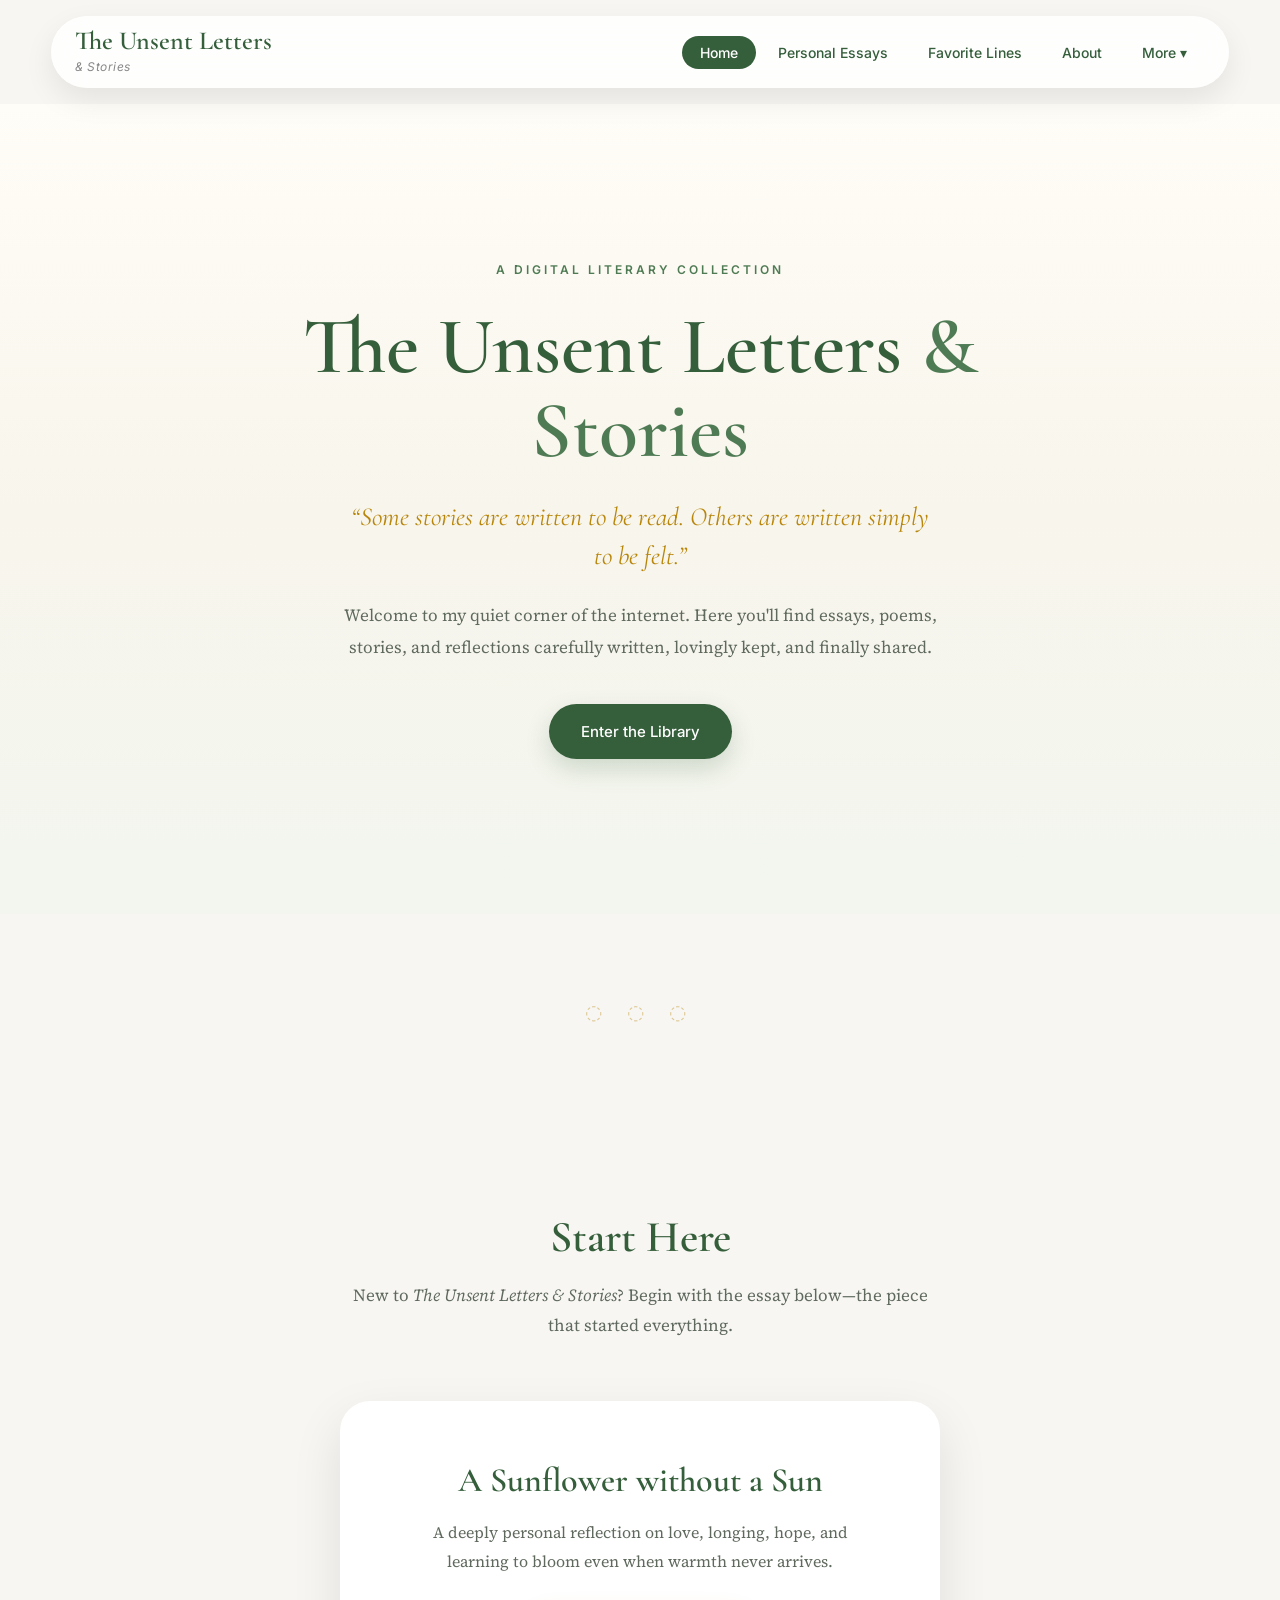
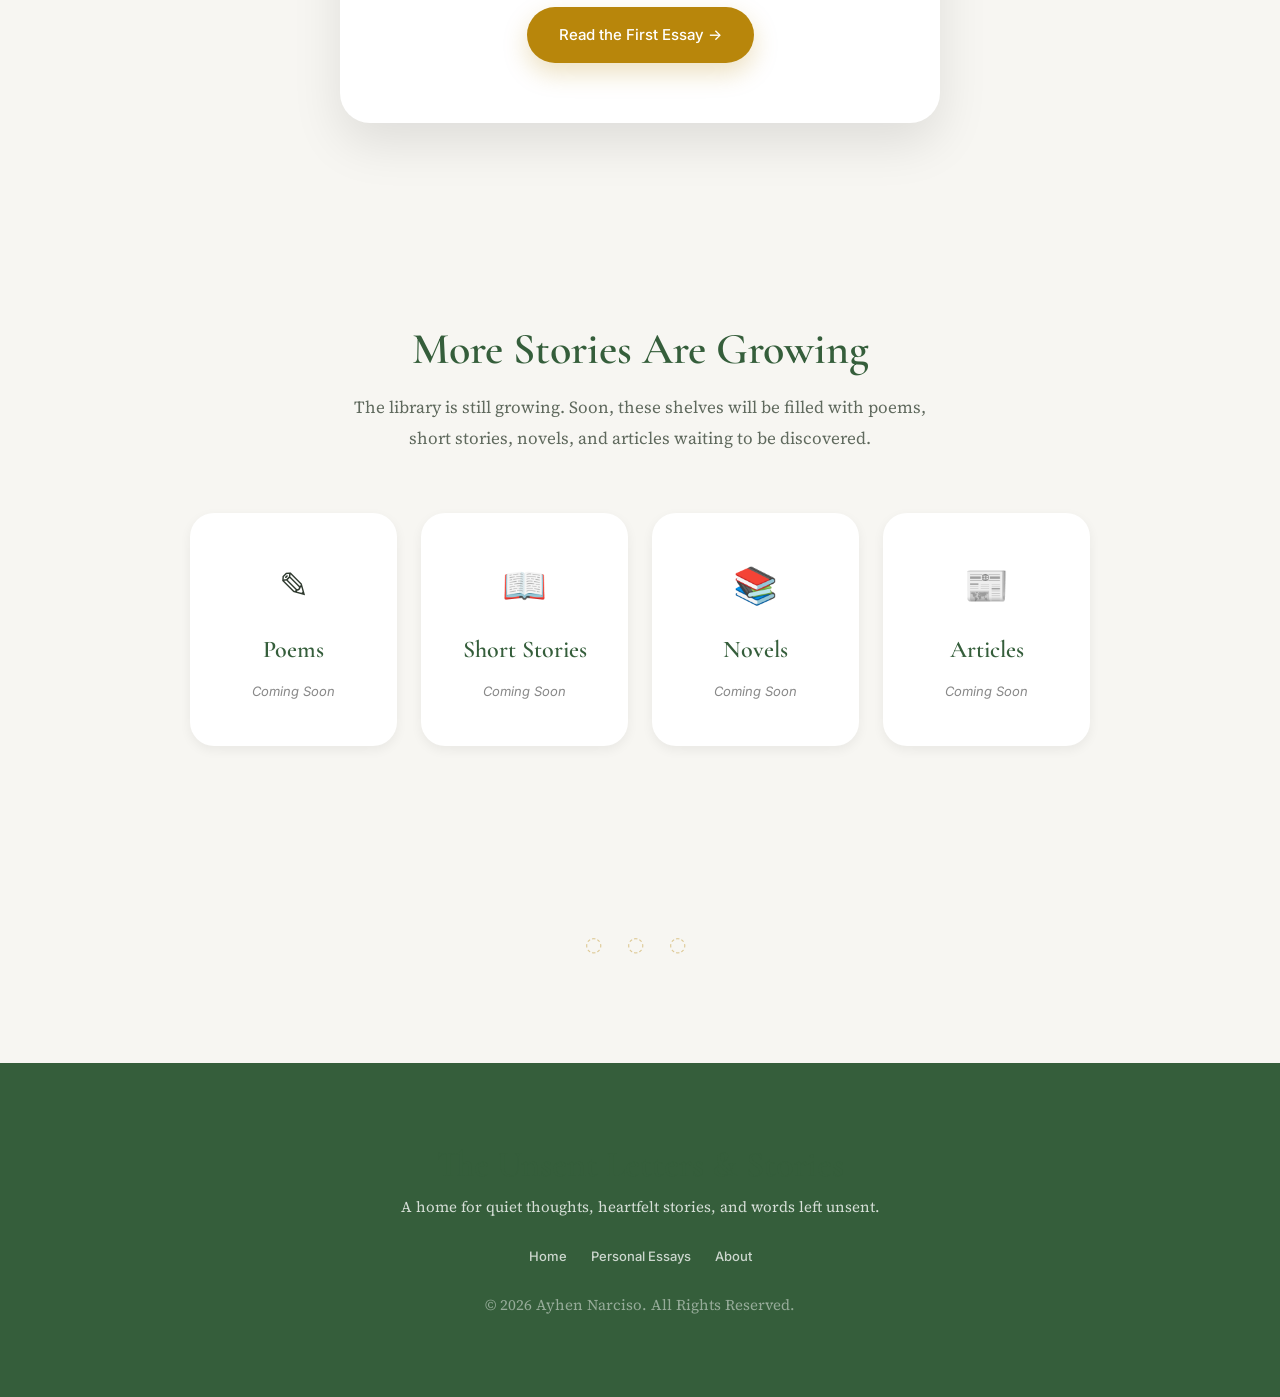
==== index.html @ c45ec724 "Add files via upload" ====
<!DOCTYPE html>
<html lang="en">
<head>
    <meta charset="UTF-8">
    <meta name="viewport" content="width=device-width, initial-scale=1.0">
    <title>The Unsent Letters & Stories</title>
    <link rel="stylesheet" href="style.css">
    <link rel="icon" type="image/png" href="assets/icons/favicon.png">

    <!-- Google Fonts -->
    <link rel="preconnect" href="https://fonts.googleapis.com">
    <link rel="preconnect" href="https://fonts.gstatic.com" crossorigin>
    <link href="https://fonts.googleapis.com/css2?family=Cormorant+Garamond:ital,wght@0,400;0,600;0,700;1,400;1,600&family=Source+Serif+4:ital,opsz,wght@0,8..60,400;0,8..60,600;1,8..60,400;1,8..60,600&family=Inter:wght@300;400;500;600&display=swap" rel="stylesheet">
</head>
<body>

    <!-- Navigation -->
    <nav>
        <div class="nav-logo">
            <a href="index.html">
                <span class="site-title">The Unsent Letters</span>
                <span class="site-subtitle">& Stories</span>
            </a>
        </div>

        <button class="hamburger" aria-label="Toggle menu">
            <span></span>
            <span></span>
            <span></span>
        </button>

        <ul class="nav-menu">
            <li><a href="index.html" class="active">Home</a></li>
            <li><a href="essays.html">Personal Essays</a></li>
            <li><a href="quotes.html">Favorite Lines</a></li>
            <li><a href="about.html">About</a></li>
            <li class="dropdown">
                <a href="#" class="dropdown-toggle">More ▾</a>
                <ul class="dropdown-menu">
                    <li><a href="#">Poems</a></li>
                    <li><a href="#">Short Stories</a></li>
                    <li><a href="#">Novels</a></li>
                    <li><a href="#">Articles</a></li>
                </ul>
            </li>
        </ul>
    </nav>

    <!-- Hero Section -->
    <section class="hero reveal">
        <div class="hero-content">
            <p class="hero-label">A Digital Literary Collection</p>

            <h1>
                The Unsent Letters
                <span class="hero-accent">& Stories</span>
            </h1>

            <p class="hero-quote">
                &ldquo;Some stories are written to be read. Others are written simply to be felt.&rdquo;
            </p>

            <p class="hero-description">
                Welcome to my quiet corner of the internet. Here you'll find essays, poems, stories, and reflections carefully written, lovingly kept, and finally shared.
            </p>

            <a href="essays.html" class="btn">Enter the Library</a>
        </div>
    </section>

    <div class="section-divider">&#9676; &#9676; &#9676;</div>

    <!-- Start Here Section -->
    <section class="start-section reveal">
        <h2>Start Here</h2>
        <p class="intro-text">
            New to <em>The Unsent Letters & Stories</em>? Begin with the essay below&mdash;the piece that started everything.
        </p>

        <div class="start-card">
            <h3>A Sunflower without a Sun</h3>
            <p>
                A deeply personal reflection on love, longing, hope, and learning to bloom even when warmth never arrives.
            </p>
            <a href="essays/sunflower.html" class="btn btn-gold">Read the First Essay &rarr;</a>
        </div>
    </section>

    <!-- Coming Soon Section -->
    <section class="coming-section reveal">
        <h2>More Stories Are Growing</h2>
        <p class="intro-text">
            The library is still growing. Soon, these shelves will be filled with poems, short stories, novels, and articles waiting to be discovered.
        </p>

        <div class="coming-grid">
            <div class="coming-card">
                <span class="card-icon">&#9998;</span>
                <h3>Poems</h3>
                <span class="card-status">Coming Soon</span>
            </div>
            <div class="coming-card">
                <span class="card-icon">&#128214;</span>
                <h3>Short Stories</h3>
                <span class="card-status">Coming Soon</span>
            </div>
            <div class="coming-card">
                <span class="card-icon">&#128218;</span>
                <h3>Novels</h3>
                <span class="card-status">Coming Soon</span>
            </div>
            <div class="coming-card">
                <span class="card-icon">&#128240;</span>
                <h3>Articles</h3>
                <span class="card-status">Coming Soon</span>
            </div>
        </div>
    </section>

    <div class="section-divider">&#9676; &#9676; &#9676;</div>

    <!-- Footer -->
    <footer class="site-footer">
        <h2 class="footer-title">The Unsent Letters & Stories</h2>
        <p>A home for quiet thoughts, heartfelt stories, and words left unsent.</p>

        <div class="footer-links">
            <a href="index.html">Home</a>
            <a href="essays.html">Personal Essays</a>
            <a href="about.html">About</a>
        </div>

        <p class="footer-copy">&copy; 2026 Ayhen Narciso. All Rights Reserved.</p>
    </footer>

    <button id="topButton" aria-label="Back to top">&uarr;</button>

    <script src="script.js"></script>
</body>
</html>
---- style.css ----
/* =========================================
   THE UNSENT LETTERS & STORIES
   Global Stylesheet
   ========================================= */

/* ----- CSS Variables ----- */
:root {
  /* Colors */
  --cream: #F7F6F2;
  --cream-light: #FFFDF7;
  --cream-warm: #F8F5EC;
  --forest: #355E3B;
  --forest-light: #4F7B54;
  --forest-dark: #2F3A2F;
  --gold: #D4A030;
  --gold-muted: #B8860B;
  --gold-light: #F6D365;
  --text-primary: #2F3A2F;
  --text-secondary: #5F695D;
  --text-muted: #888;
  --white: #FFFFFF;
  --white-glass: rgba(255, 255, 255, 0.85);
  --border-light: rgba(53, 94, 59, 0.12);
  --shadow-sm: 0 4px 12px rgba(0, 0, 0, 0.06);
  --shadow-md: 0 12px 30px rgba(0, 0, 0, 0.08);
  --shadow-lg: 0 20px 50px rgba(0, 0, 0, 0.1);
  --shadow-btn: 0 10px 25px rgba(53, 94, 59, 0.2);
  --shadow-btn-hover: 0 18px 35px rgba(53, 94, 59, 0.3);

  /* Spacing */
  --space-xs: 8px;
  --space-sm: 16px;
  --space-md: 24px;
  --space-lg: 40px;
  --space-xl: 60px;
  --space-2xl: 80px;
  --space-3xl: 100px;

  /* Border Radius */
  --radius-sm: 12px;
  --radius-md: 18px;
  --radius-lg: 24px;
  --radius-xl: 30px;
  --radius-full: 60px;
  --radius-round: 50px;

  /* Typography */
  --font-heading: 'Cormorant Garamond', Georgia, serif;
  --font-body: 'Source Serif 4', Georgia, serif;
  --font-nav: 'Inter', -apple-system, sans-serif;

  /* Reading */
  --reading-width: 720px;
  --content-width: 700px;
  --content-max: 760px;
  --max-width: 1200px;

  /* Transitions */
  --transition-fast: 0.25s ease;
  --transition-base: 0.35s ease;
  --transition-slow: 0.6s ease;
}

/* ----- Reset & Base ----- */
*,
*::before,
*::after {
  margin: 0;
  padding: 0;
  box-sizing: border-box;
}

html {
  scroll-behavior: smooth;
  scroll-padding-top: 100px;
}

body {
  font-family: var(--font-body);
  font-size: 18px;
  line-height: 1.85;
  color: var(--text-primary);
  background: var(--cream);
  -webkit-font-smoothing: antialiased;
  -moz-osx-font-smoothing: grayscale;
  animation: pageFade 0.8s ease;
}

@keyframes pageFade {
  from { opacity: 0; }
  to   { opacity: 1; }
}

img {
  max-width: 100%;
  height: auto;
  display: block;
}

a {
  color: var(--forest);
  text-decoration: none;
  transition: var(--transition-base);
}

::selection {
  background: var(--forest-light);
  color: var(--white);
}

/* ----- Scrollbar ----- */
::-webkit-scrollbar { width: 10px; }
::-webkit-scrollbar-track { background: var(--cream); }
::-webkit-scrollbar-thumb {
  background: var(--forest-light);
  border-radius: 20px;
}
::-webkit-scrollbar-thumb:hover {
  background: var(--forest);
}

/* =========================================
   TYPOGRAPHY
   ========================================= */

h1, h2, h3, h4, h5, h6 {
  font-family: var(--font-heading);
  font-weight: 600;
  color: var(--forest);
  line-height: 1.2;
}

h1 { font-size: 64px; }
h2 { font-size: 44px; }
h3 { font-size: 32px; }
h4 { font-size: 24px; }

p { margin-bottom: 1.2em; }

/* ----- Reading Width ----- */
.reading-width {
  max-width: var(--reading-width);
  margin-left: auto;
  margin-right: auto;
}

/* ----- Blockquotes ----- */
blockquote {
  font-family: var(--font-heading);
  font-size: 22px;
  font-style: italic;
  color: var(--text-secondary);
  max-width: var(--content-width);
  margin: var(--space-lg) auto;
  padding: var(--space-md) var(--space-lg);
  border-left: 4px solid var(--gold-muted);
  background: linear-gradient(90deg, rgba(212, 160, 48, 0.06), transparent);
  border-radius: 0 var(--radius-sm) var(--radius-sm) 0;
  line-height: 1.7;
}

/* ----- Drop Cap ----- */
.has-dropcap::first-letter {
  font-family: var(--font-heading);
  font-size: 4.2rem;
  float: left;
  line-height: 0.85;
  margin-right: 14px;
  margin-top: 8px;
  color: var(--gold-muted);
  font-weight: 700;
}

/* =========================================
   NAVIGATION
   ========================================= */

nav {
  position: sticky;
  top: 16px;
  z-index: 1000;
  width: 92%;
  max-width: var(--max-width);
  margin: 16px auto;
  display: flex;
  justify-content: space-between;
  align-items: center;
  padding: 10px 24px;
  background: var(--white-glass);
  backdrop-filter: blur(16px);
  -webkit-backdrop-filter: blur(16px);
  border-radius: var(--radius-full);
  box-shadow: var(--shadow-md);
  transition: transform var(--transition-base);
}

nav:hover {
  transform: translateY(-2px);
}

/* Logo */
.nav-logo {
  flex-shrink: 0;
}

.nav-logo a {
  text-decoration: none;
  display: flex;
  flex-direction: column;
}

.nav-logo .site-title {
  font-family: var(--font-heading);
  font-size: 26px;
  font-weight: 600;
  color: var(--forest);
  line-height: 1.15;
}

.nav-logo .site-subtitle {
  font-family: var(--font-nav);
  font-size: 12px;
  font-style: italic;
  color: var(--text-muted);
  letter-spacing: 0.5px;
}

/* Menu */
.nav-menu {
  display: flex;
  align-items: center;
  gap: 4px;
  list-style: none;
}

.nav-menu a {
  font-family: var(--font-nav);
  font-size: 14px;
  font-weight: 500;
  color: var(--forest);
  padding: 8px 18px;
  border-radius: var(--radius-round);
  transition: all var(--transition-fast);
  white-space: nowrap;
  position: relative;
}

.nav-menu a::after {
  content: '';
  position: absolute;
  bottom: 4px;
  left: 50%;
  transform: translateX(-50%) scaleX(0);
  width: 60%;
  height: 2px;
  background: var(--gold);
  border-radius: 2px;
  transition: transform var(--transition-fast);
}

.nav-menu a:hover {
  background: var(--forest);
  color: var(--white);
}

.nav-menu a:hover::after {
  transform: translateX(-50%) scaleX(0);
}

.nav-menu a.active {
  background: var(--forest);
  color: var(--white);
}

.nav-menu a.active::after {
  display: none;
}

/* Dropdown */
.nav-menu .dropdown {
  position: relative;
}

.dropdown-menu {
  display: none;
  position: absolute;
  top: 100%;
  left: 50%;
  transform: translateX(-50%);
  background: var(--white-glass);
  backdrop-filter: blur(16px);
  -webkit-backdrop-filter: blur(16px);
  border-radius: var(--radius-md);
  box-shadow: var(--shadow-lg);
  padding: 8px;
  min-width: 160px;
  list-style: none;
  margin-top: 8px;
  z-index: 1001;
}

.dropdown-menu a {
  display: block;
  padding: 10px 18px;
  border-radius: var(--radius-sm);
  font-size: 13px;
  color: var(--forest);
  text-align: center;
}

.dropdown-menu a:hover {
  background: var(--forest);
  color: var(--white);
}

.dropdown:hover .dropdown-menu {
  display: block;
}

/* Hamburger */
.hamburger {
  display: none;
  flex-direction: column;
  justify-content: center;
  align-items: center;
  width: 36px;
  height: 36px;
  background: none;
  border: none;
  cursor: pointer;
  gap: 5px;
  padding: 0;
  z-index: 1002;
}

.hamburger span {
  display: block;
  width: 22px;
  height: 2px;
  background: var(--forest);
  border-radius: 2px;
  transition: all var(--transition-fast);
}

.hamburger.active span:nth-child(1) {
  transform: rotate(45deg) translate(5px, 5px);
}
.hamburger.active span:nth-child(2) {
  opacity: 0;
}
.hamburger.active span:nth-child(3) {
  transform: rotate(-45deg) translate(5px, -5px);
}

/* =========================================
   ARTICLE TEMPLATE (Unified for all essays)
   ========================================= */

.article-page {
  min-height: 100vh;
  background: var(--cream);
}

.article-header {
  max-width: var(--reading-width);
  margin: var(--space-2xl) auto var(--space-lg);
  padding: 0 var(--space-md);
  text-align: center;
}

.article-icon {
  font-size: 36px;
  margin-bottom: var(--space-sm);
  display: block;
  opacity: 0.7;
}

.article-header h1 {
  font-size: 52px;
  color: var(--forest);
  margin-bottom: var(--space-xs);
  line-height: 1.1;
}

.article-subtitle {
  font-family: var(--font-heading);
  font-size: 20px;
  font-style: italic;
  color: var(--gold-muted);
  margin-bottom: var(--space-md);
  max-width: 600px;
  margin-left: auto;
  margin-right: auto;
}

.article-meta {
  display: flex;
  justify-content: center;
  flex-wrap: wrap;
  gap: 12px;
  margin-bottom: var(--space-md);
}

.article-meta span {
  font-family: var(--font-nav);
  font-size: 13px;
  color: var(--text-muted);
  background: rgba(255, 255, 255, 0.7);
  padding: 6px 16px;
  border-radius: var(--radius-round);
  letter-spacing: 0.3px;
}

/* Decorative Separator */
.article-separator {
  text-align: center;
  font-size: 18px;
  color: var(--gold-muted);
  letter-spacing: 8px;
  opacity: 0.5;
  margin: var(--space-lg) auto;
  max-width: var(--content-width);
  padding: 0 var(--space-md);
  position: relative;
}

.article-separator::before,
.article-separator::after {
  content: '';
  position: absolute;
  top: 50%;
  width: 30%;
  height: 1px;
  background: var(--gold-muted);
  opacity: 0.3;
}

.article-separator::before { left: 0; }
.article-separator::after { right: 0; }

/* Article Content */
.article-content {
  max-width: var(--content-max);
  margin: 0 auto;
  padding: 0 var(--space-md) var(--space-2xl);
  font-size: 18px;
  line-height: 2;
  color: var(--text-primary);
}

.article-content p {
  margin-bottom: 1.6em;
}

/* First paragraph drop cap */
.article-content p:first-of-type::first-letter {
  font-family: var(--font-heading);
  font-size: 4rem;
  float: left;
  line-height: 0.8;
  margin-right: 14px;
  margin-top: 6px;
  color: var(--gold-muted);
  font-weight: 700;
}

/* Closing line */
.closing-line {
  text-align: center;
  font-family: var(--font-heading);
  font-size: 22px;
  font-style: italic;
  color: var(--forest-light);
  margin-top: var(--space-xl);
  line-height: 1.8;
  padding: var(--space-md);
}

/* =========================================
   BUTTONS
   ========================================= */

.btn {
  display: inline-block;
  font-family: var(--font-nav);
  font-size: 15px;
  font-weight: 500;
  padding: 14px 32px;
  background: var(--forest);
  color: var(--white);
  border-radius: var(--radius-round);
  text-decoration: none;
  transition: all var(--transition-base);
  box-shadow: var(--shadow-btn);
  border: none;
  cursor: pointer;
}

.btn:hover {
  background: var(--forest-light);
  transform: translateY(-3px);
  box-shadow: var(--shadow-btn-hover);
  color: var(--white);
}

.btn:active {
  transform: scale(0.98);
}

.btn-outline {
  background: transparent;
  color: var(--forest);
  border: 2px solid var(--forest);
  box-shadow: none;
}

.btn-outline:hover {
  background: var(--forest);
  color: var(--white);
}

.btn-gold {
  background: var(--gold-muted);
  box-shadow: 0 10px 25px rgba(184, 134, 11, 0.25);
}

.btn-gold:hover {
  background: var(--gold);
}

/* =========================================
   CARDS
   ========================================= */

.card {
  background: var(--white);
  border-radius: var(--radius-lg);
  padding: var(--space-lg);
  box-shadow: var(--shadow-md);
  transition: all var(--transition-base);
}

.card:hover {
  transform: translateY(-6px);
  box-shadow: var(--shadow-lg);
}

/* =========================================
   FOOTER
   ========================================= */

.site-footer {
  background: var(--forest);
  color: var(--white);
  text-align: center;
  padding: var(--space-2xl) var(--space-md);
  margin-top: var(--space-3xl);
}

.site-footer .footer-title {
  font-family: var(--font-heading);
  font-size: 36px;
  margin-bottom: var(--space-xs);
}

.site-footer p {
  color: rgba(255, 255, 255, 0.8);
  font-size: 15px;
  line-height: 1.7;
  max-width: 500px;
  margin: 0 auto;
}

.footer-links {
  margin: var(--space-md) 0;
  display: flex;
  justify-content: center;
  gap: var(--space-md);
  flex-wrap: wrap;
}

.footer-links a {
  color: rgba(255, 255, 255, 0.75);
  font-family: var(--font-nav);
  font-size: 13px;
  font-weight: 500;
  transition: var(--transition-fast);
}

.footer-links a:hover {
  color: var(--gold-light);
}

.footer-copy {
  font-size: 13px;
  opacity: 0.6;
  margin-top: var(--space-md);
}

/* =========================================
   BACK TO TOP
   ========================================= */

#topButton {
  position: fixed;
  bottom: 24px;
  right: 24px;
  width: 48px;
  height: 48px;
  border: none;
  border-radius: 50%;
  background: var(--forest);
  color: var(--white);
  font-size: 18px;
  cursor: pointer;
  display: none;
  box-shadow: var(--shadow-md);
  z-index: 999;
  transition: all var(--transition-fast);
}

#topButton:hover {
  background: var(--forest-light);
  transform: translateY(-3px);
}

/* =========================================
   SECTION DIVIDER
   ========================================= */

.section-divider {
  text-align: center;
  font-size: 20px;
  color: var(--gold-muted);
  letter-spacing: 10px;
  opacity: 0.4;
  margin: var(--space-2xl) auto;
}

/* =========================================
   SCROLL REVEAL ANIMATIONS
   ========================================= */

.reveal {
  opacity: 0;
  transform: translateY(30px);
  transition: opacity var(--transition-slow), transform var(--transition-slow);
}

.reveal.visible {
  opacity: 1;
  transform: translateY(0);
}

/* =========================================
   ARTICLE NAVIGATION
   ========================================= */

.article-nav {
  max-width: var(--content-max);
  margin: var(--space-xl) auto;
  display: flex;
  justify-content: space-between;
  gap: var(--space-sm);
  padding: 0 var(--space-md);
}

.article-nav a {
  font-family: var(--font-nav);
  font-size: 14px;
  font-weight: 500;
  padding: 12px 24px;
  border-radius: var(--radius-round);
  background: var(--white);
  color: var(--forest);
  box-shadow: var(--shadow-sm);
  transition: all var(--transition-base);
}

.article-nav a:hover {
  background: var(--forest);
  color: var(--white);
  transform: translateY(-2px);
  box-shadow: var(--shadow-btn);
}

/* =========================================
   SHARE SECTION
   ========================================= */

.share-card {
  max-width: var(--content-max);
  margin: var(--space-xl) auto;
  padding: var(--space-lg);
  background: var(--white);
  border-radius: var(--radius-lg);
  text-align: center;
  box-shadow: var(--shadow-md);
}

.share-card h3 {
  font-family: var(--font-heading);
  font-size: 28px;
  color: var(--forest);
  margin-bottom: var(--space-xs);
}

.share-card p {
  color: var(--text-muted);
  font-size: 15px;
  margin-bottom: var(--space-md);
}

/* Share Modal */
.share-modal {
  display: none;
  position: fixed;
  z-index: 9999;
  left: 0;
  top: 0;
  width: 100%;
  height: 100%;
  background: rgba(0, 0, 0, 0.4);
  backdrop-filter: blur(6px);
  -webkit-backdrop-filter: blur(6px);
}

.share-modal.active {
  display: block;
}

.share-modal-content {
  background: var(--white);
  width: 90%;
  max-width: 460px;
  margin: 10% auto;
  padding: var(--space-lg);
  border-radius: var(--radius-xl);
  text-align: center;
  animation: modalFadeIn 0.35s ease;
}

@keyframes modalFadeIn {
  from {
    opacity: 0;
    transform: translateY(20px) scale(0.96);
  }
  to {
    opacity: 1;
    transform: translateY(0) scale(1);
  }
}

.close-share {
  float: right;
  font-size: 30px;
  cursor: pointer;
  color: var(--text-muted);
  transition: var(--transition-fast);
  line-height: 1;
}

.close-share:hover {
  color: var(--forest);
}

.share-actions {
  display: flex;
  flex-direction: column;
  gap: var(--space-sm);
  margin-top: var(--space-md);
}

.share-action-btn {
  padding: 14px;
  border: none;
  border-radius: var(--radius-md);
  cursor: pointer;
  font-family: var(--font-nav);
  font-size: 15px;
  font-weight: 500;
  background: var(--forest);
  color: var(--white);
  transition: all var(--transition-fast);
}

.share-action-btn:hover {
  transform: translateY(-2px);
  background: var(--forest-light);
}

/* =========================================
   HERO (HOME PAGE)
   ========================================= */

.hero {
  min-height: 90vh;
  display: flex;
  justify-content: center;
  align-items: center;
  text-align: center;
  padding: var(--space-3xl) var(--space-md);
  background: linear-gradient(180deg, var(--cream-light) 0%, var(--cream-warm) 50%, rgba(237, 246, 236, 0.5) 100%);
}

.hero-content {
  max-width: 780px;
}

.hero-label {
  font-family: var(--font-nav);
  font-size: 12px;
  font-weight: 600;
  letter-spacing: 3px;
  text-transform: uppercase;
  color: var(--forest-light);
  margin-bottom: var(--space-md);
}

.hero h1 {
  font-size: 80px;
  color: var(--forest);
  margin-bottom: var(--space-xs);
  line-height: 1.05;
}

.hero h1 .hero-accent {
  color: var(--forest-light);
}

.hero-quote {
  font-family: var(--font-heading);
  font-size: 26px;
  font-style: italic;
  color: var(--gold-muted);
  max-width: 600px;
  margin: var(--space-md) auto;
  line-height: 1.5;
}

.hero-description {
  max-width: 600px;
  margin: var(--space-md) auto var(--space-lg);
  font-size: 17px;
  line-height: 1.9;
  color: var(--text-secondary);
}

/* =========================================
   START HERE SECTION (HOME PAGE)
   ========================================= */

.start-section {
  text-align: center;
  padding: var(--space-3xl) var(--space-md);
}

.start-section h2 {
  margin-bottom: var(--space-sm);
}

.start-section .intro-text {
  max-width: 600px;
  margin: 0 auto var(--space-xl);
  color: var(--text-secondary);
  font-size: 17px;
  line-height: 1.8;
}

.start-card {
  max-width: 600px;
  margin: 0 auto;
  background: var(--white);
  padding: var(--space-xl);
  border-radius: var(--radius-xl);
  box-shadow: var(--shadow-lg);
  transition: all var(--transition-base);
}

.start-card:hover {
  transform: translateY(-6px);
  box-shadow: 0 25px 55px rgba(0, 0, 0, 0.1);
}

.start-card h3 {
  font-family: var(--font-heading);
  font-size: 34px;
  color: var(--forest);
  margin-bottom: var(--space-sm);
}

.start-card p {
  color: var(--text-secondary);
  font-size: 16px;
  line-height: 1.8;
  margin-bottom: var(--space-md);
}

.start-card .btn {
  margin-top: var(--space-xs);
}

/* =========================================
   COMING SOON (HOME PAGE)
   ========================================= */

.coming-section {
  padding: var(--space-3xl) var(--space-md);
  text-align: center;
}

.coming-section h2 {
  margin-bottom: var(--space-sm);
}

.coming-section .intro-text {
  max-width: 600px;
  margin: 0 auto var(--space-xl);
  color: var(--text-secondary);
  font-size: 17px;
  line-height: 1.8;
}

.coming-grid {
  display: grid;
  grid-template-columns: repeat(auto-fit, minmax(200px, 1fr));
  gap: var(--space-md);
  max-width: 900px;
  margin: 0 auto;
}

.coming-card {
  background: var(--white);
  padding: var(--space-lg);
  border-radius: var(--radius-lg);
  box-shadow: var(--shadow-sm);
  transition: all var(--transition-base);
}

.coming-card:hover {
  transform: translateY(-6px);
  box-shadow: var(--shadow-md);
}

.coming-card .card-icon {
  font-size: 36px;
  display: block;
  margin-bottom: var(--space-sm);
}

.coming-card h3 {
  font-family: var(--font-heading);
  font-size: 24px;
  color: var(--forest);
  margin-bottom: var(--space-xs);
}

.coming-card .card-status {
  font-family: var(--font-nav);
  font-size: 13px;
  color: var(--text-muted);
  font-style: italic;
}

/* =========================================
   ESSAYS LIBRARY PAGE
   ========================================= */

.essay-library {
  max-width: var(--max-width);
  margin: var(--space-3xl) auto;
  padding: 0 var(--space-md);
}

.essay-library h1 {
  text-align: center;
  margin-bottom: var(--space-sm);
}

.library-intro {
  text-align: center;
  max-width: 600px;
  margin: 0 auto var(--space-xl);
  color: var(--text-secondary);
  font-size: 17px;
  line-height: 1.8;
}

.search-container {
  display: flex;
  justify-content: center;
  margin-bottom: var(--space-xl);
}

#essaySearch {
  width: 100%;
  max-width: 420px;
  padding: 14px 22px;
  border: none;
  border-radius: var(--radius-round);
  font-family: var(--font-nav);
  font-size: 15px;
  background: var(--white);
  box-shadow: var(--shadow-sm);
  outline: none;
  transition: all var(--transition-fast);
}

#essaySearch:focus {
  box-shadow: var(--shadow-btn);
  transform: scale(1.02);
}

.essay-grid {
  display: grid;
  grid-template-columns: repeat(auto-fill, minmax(300px, 1fr));
  gap: var(--space-md);
}

.essay-card {
  background: var(--white);
  padding: var(--space-lg);
  border-radius: var(--radius-lg);
  box-shadow: var(--shadow-sm);
  transition: all var(--transition-base);
  display: flex;
  flex-direction: column;
}

.essay-card:hover {
  transform: translateY(-6px);
  box-shadow: var(--shadow-md);
}

.essay-card .card-icon {
  font-size: 32px;
  margin-bottom: var(--space-sm);
}

.essay-card h2 {
  font-family: var(--font-heading);
  font-size: 26px;
  color: var(--forest);
  margin-bottom: var(--space-xs);
}

.essay-card .card-desc {
  color: var(--text-secondary);
  font-size: 15px;
  line-height: 1.7;
  margin-bottom: var(--space-sm);
  flex-grow: 1;
}

.essay-card blockquote {
  font-family: var(--font-heading);
  font-size: 16px;
  font-style: italic;
  color: var(--text-muted);
  padding: var(--space-sm) var(--space-md);
  margin: var(--space-sm) 0 var(--space-md);
  border-left: 3px solid var(--gold-muted);
  background: rgba(184, 134, 11, 0.04);
  border-radius: 0 var(--radius-sm) var(--radius-sm) 0;
  line-height: 1.6;
}

.essay-card .btn-read {
  font-family: var(--font-nav);
  font-size: 13px;
  font-weight: 600;
  color: var(--forest);
  text-decoration: none;
  align-self: flex-start;
  padding: 8px 20px;
  border-radius: var(--radius-round);
  border: 2px solid var(--forest);
  transition: all var(--transition-fast);
}

.essay-card .btn-read:hover {
  background: var(--forest);
  color: var(--white);
}

/* =========================================
   ABOUT PAGE
   ========================================= */

.about-page {
  max-width: 780px;
  margin: var(--space-3xl) auto;
  padding: 0 var(--space-md);
}

.about-intro-block {
  text-align: center;
  margin-bottom: var(--space-xl);
}

.about-intro-block .intro-label {
  font-family: var(--font-nav);
  font-size: 12px;
  font-weight: 600;
  letter-spacing: 2px;
  text-transform: uppercase;
  color: var(--forest-light);
  margin-bottom: var(--space-sm);
}

.about-intro-block h1 {
  font-size: 52px;
}

.about-content p {
  font-size: 17px;
  line-height: 2;
  color: var(--text-secondary);
  margin-bottom: 1.2em;
}

.about-content strong {
  color: var(--forest);
  font-weight: 600;
}

.about-highlight {
  margin-top: var(--space-lg);
  padding: var(--space-md) var(--space-lg);
  border-left: 4px solid var(--gold-muted);
  background: rgba(212, 160, 48, 0.06);
  border-radius: 0 var(--radius-sm) var(--radius-sm) 0;
}

.about-highlight p {
  font-family: var(--font-heading);
  font-size: 20px;
  font-style: italic;
  color: var(--gold-muted);
  margin: 0;
}

/* =========================================
   QUOTES PAGE
   ========================================= */

.quotes-page {
  max-width: 900px;
  margin: var(--space-3xl) auto;
  padding: 0 var(--space-md);
  text-align: center;
}

.quotes-page h2 {
  margin-bottom: var(--space-sm);
}

.quotes-intro {
  color: var(--text-secondary);
  font-style: italic;
  margin-bottom: var(--space-xl);
  line-height: 1.8;
  font-size: 17px;
}

.quote-gallery {
  display: grid;
  grid-template-columns: repeat(auto-fill, minmax(280px, 1fr));
  gap: var(--space-md);
}

.line-card {
  background: var(--white);
  padding: var(--space-lg);
  border-radius: var(--radius-lg);
  box-shadow: var(--shadow-sm);
  transition: all var(--transition-base);
  text-align: left;
}

.line-card:hover {
  transform: translateY(-4px);
  box-shadow: var(--shadow-md);
}

.line-card p {
  font-family: var(--font-heading);
  font-size: 22px;
  font-style: italic;
  line-height: 1.5;
  color: var(--text-primary);
  margin-bottom: var(--space-sm);
}

.line-card span {
  font-family: var(--font-nav);
  font-size: 13px;
  color: var(--text-muted);
}

/* =========================================
   LETTERS SECTION
   ========================================= */

.letters-section {
  max-width: var(--content-max);
  margin: var(--space-2xl) auto;
  padding: var(--space-lg);
  background: var(--white);
  border-radius: var(--radius-xl);
  box-shadow: var(--shadow-md);
}

.letters-header {
  text-align: center;
  margin-bottom: var(--space-md);
}

.letters-header h2 {
  font-size: 28px;
  margin-bottom: var(--space-xs);
}

.letters-header p {
  color: var(--text-secondary);
  font-size: 15px;
  line-height: 1.7;
}

.letter-form {
  display: flex;
  flex-direction: column;
  gap: var(--space-sm);
}

.letter-form input,
.letter-form textarea {
  padding: 16px;
  border-radius: var(--radius-md);
  border: 1px solid rgba(0, 0, 0, 0.08);
  font-family: var(--font-body);
  font-size: 15px;
  transition: all var(--transition-fast);
  outline: none;
}

.letter-form input:focus,
.letter-form textarea:focus {
  border-color: var(--forest);
  box-shadow: 0 0 0 3px rgba(53, 94, 59, 0.1);
}

.letter-form textarea {
  min-height: 150px;
  resize: vertical;
}

.letter-form button[type="submit"] {
  padding: 14px;
  border: none;
  border-radius: var(--radius-md);
  background: var(--forest);
  color: var(--white);
  font-family: var(--font-nav);
  font-size: 15px;
  font-weight: 500;
  cursor: pointer;
  transition: all var(--transition-fast);
}

.letter-form button[type="submit"]:hover {
  background: var(--forest-light);
  transform: translateY(-2px);
}

.reader-letters {
  max-width: var(--content-max);
  margin: var(--space-xl) auto;
}

.reader-letters h2 {
  text-align: center;
  font-size: 28px;
  margin-bottom: var(--space-md);
}

.no-letters {
  text-align: center;
  color: var(--text-muted);
  font-style: italic;
}

.letter-card {
  background: var(--white);
  padding: var(--space-md);
  margin-bottom: var(--space-sm);
  border-radius: var(--radius-md);
  box-shadow: var(--shadow-sm);
}

.letter-card h3 {
  font-family: var(--font-heading);
  font-size: 22px;
  color: var(--forest);
  margin-bottom: var(--space-xs);
}

.letter-card p {
  font-size: 15px;
  line-height: 1.7;
  color: var(--text-secondary);
}

.letter-card small {
  display: block;
  margin-top: var(--space-xs);
  color: var(--text-muted);
  font-style: italic;
  font-size: 13px;
}

/* Garden Letters */
.garden-letters {
  max-width: var(--content-max);
  margin: var(--space-2xl) auto;
  padding: 0 var(--space-md);
}

.garden-header {
  text-align: center;
  margin-bottom: var(--space-lg);
}

.garden-header h2 {
  font-size: 28px;
  margin-bottom: var(--space-xs);
}

.garden-header p {
  color: var(--text-secondary);
  font-size: 15px;
  line-height: 1.7;
}

.garden-letter {
  background: var(--white);
  padding: var(--space-md);
  margin-bottom: var(--space-sm);
  border-radius: var(--radius-md);
  box-shadow: var(--shadow-sm);
  position: relative;
}

.garden-letter h3 {
  font-family: var(--font-heading);
  font-size: 22px;
  color: var(--forest);
  margin-bottom: var(--space-xs);
}

.garden-letter p {
  font-size: 15px;
  line-height: 1.7;
  color: var(--text-secondary);
  font-style: italic;
}

/* =========================================
   STAR DECORATION
   ========================================= */

.flower-decoration {
  text-align: center;
  font-size: 18px;
  margin-bottom: var(--space-md);
  opacity: 0.5;
  color: var(--gold-muted);
  letter-spacing: 6px;
}

/* =========================================
   404 PAGE
   ========================================= */

.page-404 {
  min-height: 80vh;
  display: flex;
  justify-content: center;
  align-items: center;
  text-align: center;
  padding: var(--space-3xl) var(--space-md);
}

.page-404 h1 {
  font-size: 80px;
  color: var(--forest);
  margin-bottom: var(--space-sm);
}

.page-404 p {
  color: var(--text-secondary);
  font-size: 18px;
  margin-bottom: var(--space-lg);
}

/* =========================================
   RESPONSIVE DESIGN
   ========================================= */

/* Tablet */
@media (max-width: 1024px) {
  h1 { font-size: 52px; }
  h2 { font-size: 36px; }
  
  .hero h1 { font-size: 64px; }
  .article-header h1 { font-size: 42px; }
}

/* Mobile */
@media (max-width: 768px) {
  body { font-size: 16px; }

  h1 { font-size: 40px; }
  h2 { font-size: 30px; }
  h3 { font-size: 24px; }

  /* Navigation */
  nav {
    padding: 10px 16px;
    width: 94%;
    top: 12px;
  }

  .nav-logo .site-title { font-size: 20px; }
  .nav-logo .site-subtitle { font-size: 11px; }

  .hamburger { display: flex; }

  .nav-menu {
    display: none;
    position: fixed;
    top: 0;
    left: 0;
    width: 100%;
    height: 100vh;
    background: rgba(255, 255, 255, 0.97);
    backdrop-filter: blur(20px);
    -webkit-backdrop-filter: blur(20px);
    flex-direction: column;
    justify-content: center;
    align-items: center;
    gap: 8px;
    z-index: 1001;
    padding: var(--space-lg);
  }

  .nav-menu.active { display: flex; }

  .nav-menu a {
    font-size: 18px;
    padding: 12px 24px;
    width: 100%;
    max-width: 260px;
    text-align: center;
  }

  .dropdown-menu {
    position: static;
    transform: none;
    background: transparent;
    box-shadow: none;
    padding: 0;
    margin-top: 0;
  }

  .dropdown-menu a {
    font-size: 15px;
    padding: 8px 16px;
    opacity: 0.7;
  }

  .dropdown:hover .dropdown-menu { display: none; }
  .dropdown.active .dropdown-menu { display: block; }

  /* Hero */
  .hero {
    min-height: auto;
    padding: var(--space-2xl) var(--space-md);
  }

  .hero h1 { font-size: 44px; }
  .hero-quote { font-size: 20px; }

  /* Article */
  .article-header h1 { font-size: 34px; }
  .article-content { font-size: 16px; line-height: 1.9; }
  .article-content p:first-of-type::first-letter {
    font-size: 3rem;
    line-height: 0.8;
  }
  .article-meta { gap: 8px; }
  .article-meta span { font-size: 12px; padding: 5px 12px; }

  .article-nav { flex-direction: column; align-items: center; }
  .article-nav a { width: 100%; text-align: center; }

  blockquote {
    font-size: 18px;
    padding: var(--space-sm) var(--space-md);
    margin: var(--space-md) auto;
  }

  /* Cards */
  .essay-grid { grid-template-columns: 1fr; }
  .coming-grid { grid-template-columns: 1fr 1fr; }
  .quote-gallery { grid-template-columns: 1fr; }

  /* Footer */
  .site-footer { padding: var(--space-xl) var(--space-md); }
  .site-footer .footer-title { font-size: 28px; }
}

/* Small Mobile */
@media (max-width: 480px) {
  .hero h1 { font-size: 36px; }
  .article-header h1 { font-size: 28px; }
  
  .coming-grid { grid-template-columns: 1fr; }
  
  .start-card { padding: var(--space-lg); }
  .start-card h3 { font-size: 28px; }
}

/* Medium devices */
@media (min-width: 769px) and (max-width: 1024px) {
  .essay-grid {
    grid-template-columns: repeat(2, 1fr);
  }
  
  .quote-gallery {
    grid-template-columns: repeat(2, 1fr);
  }
}
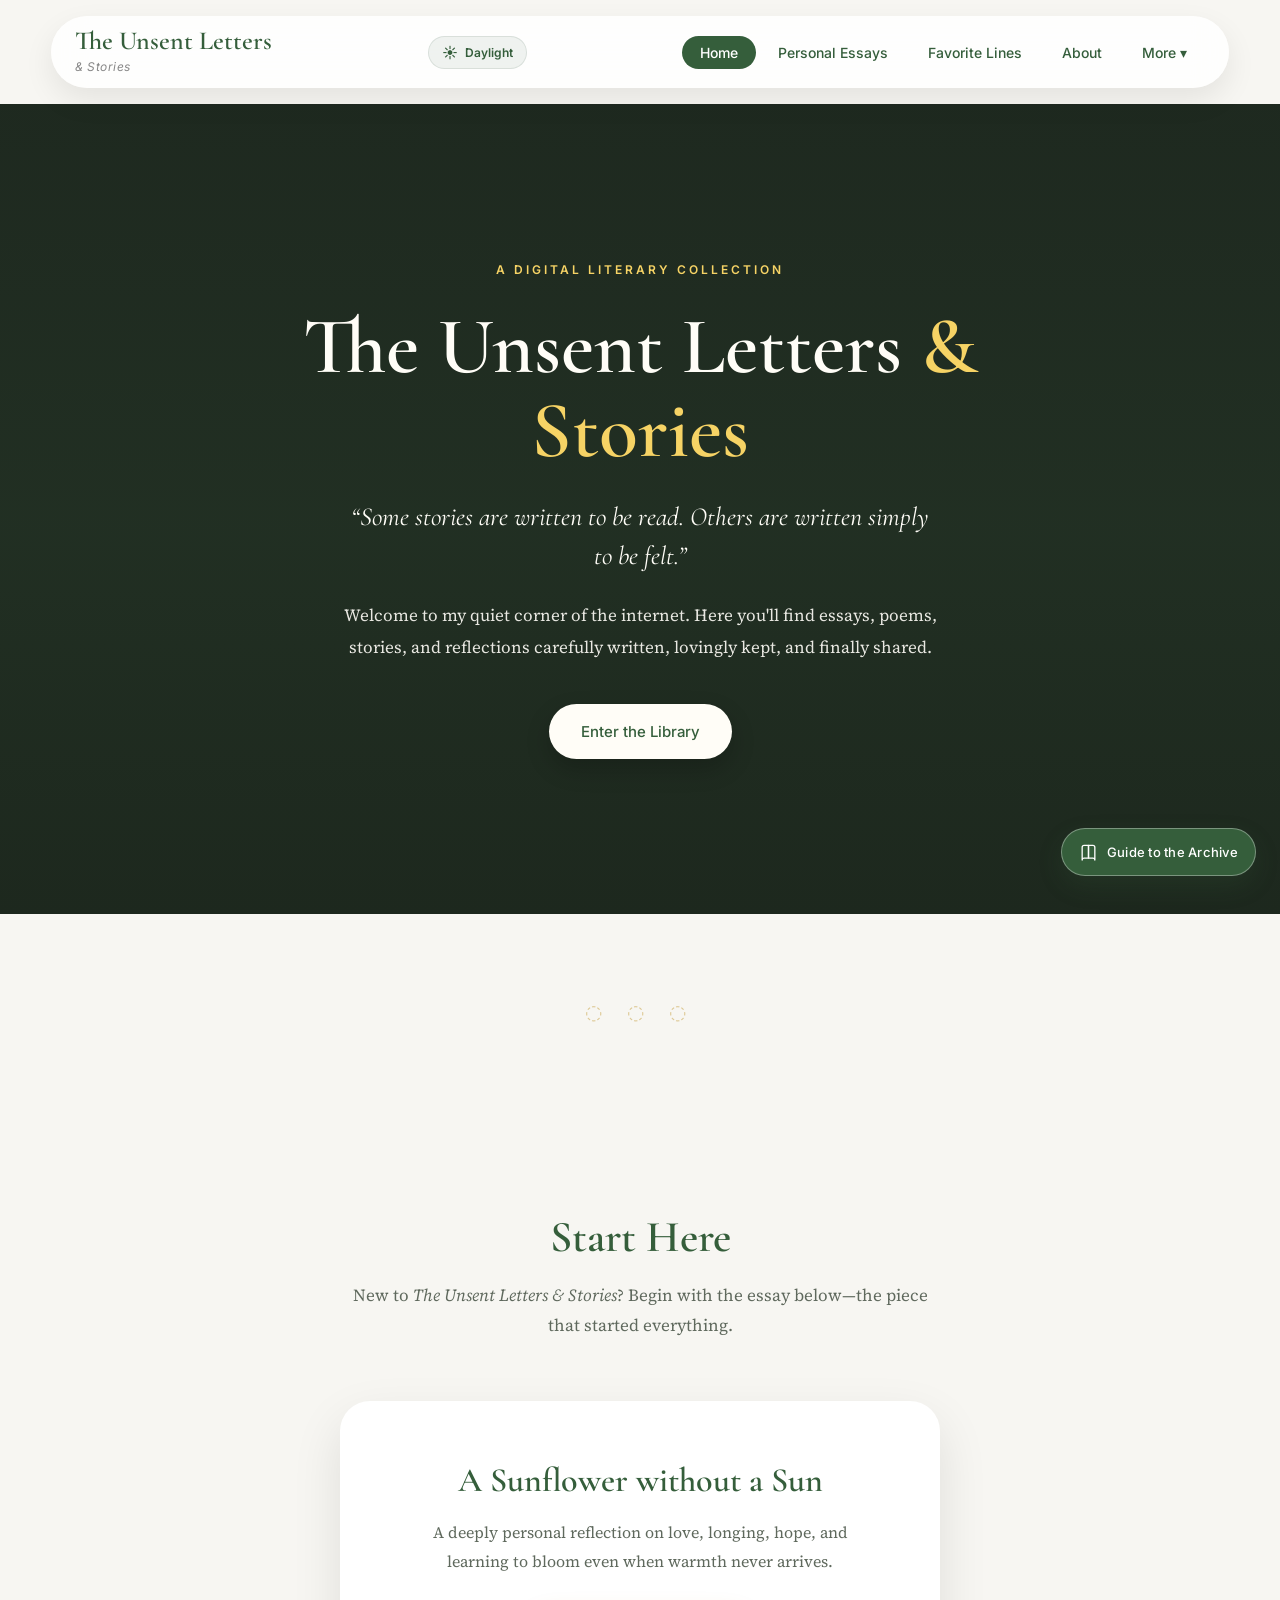
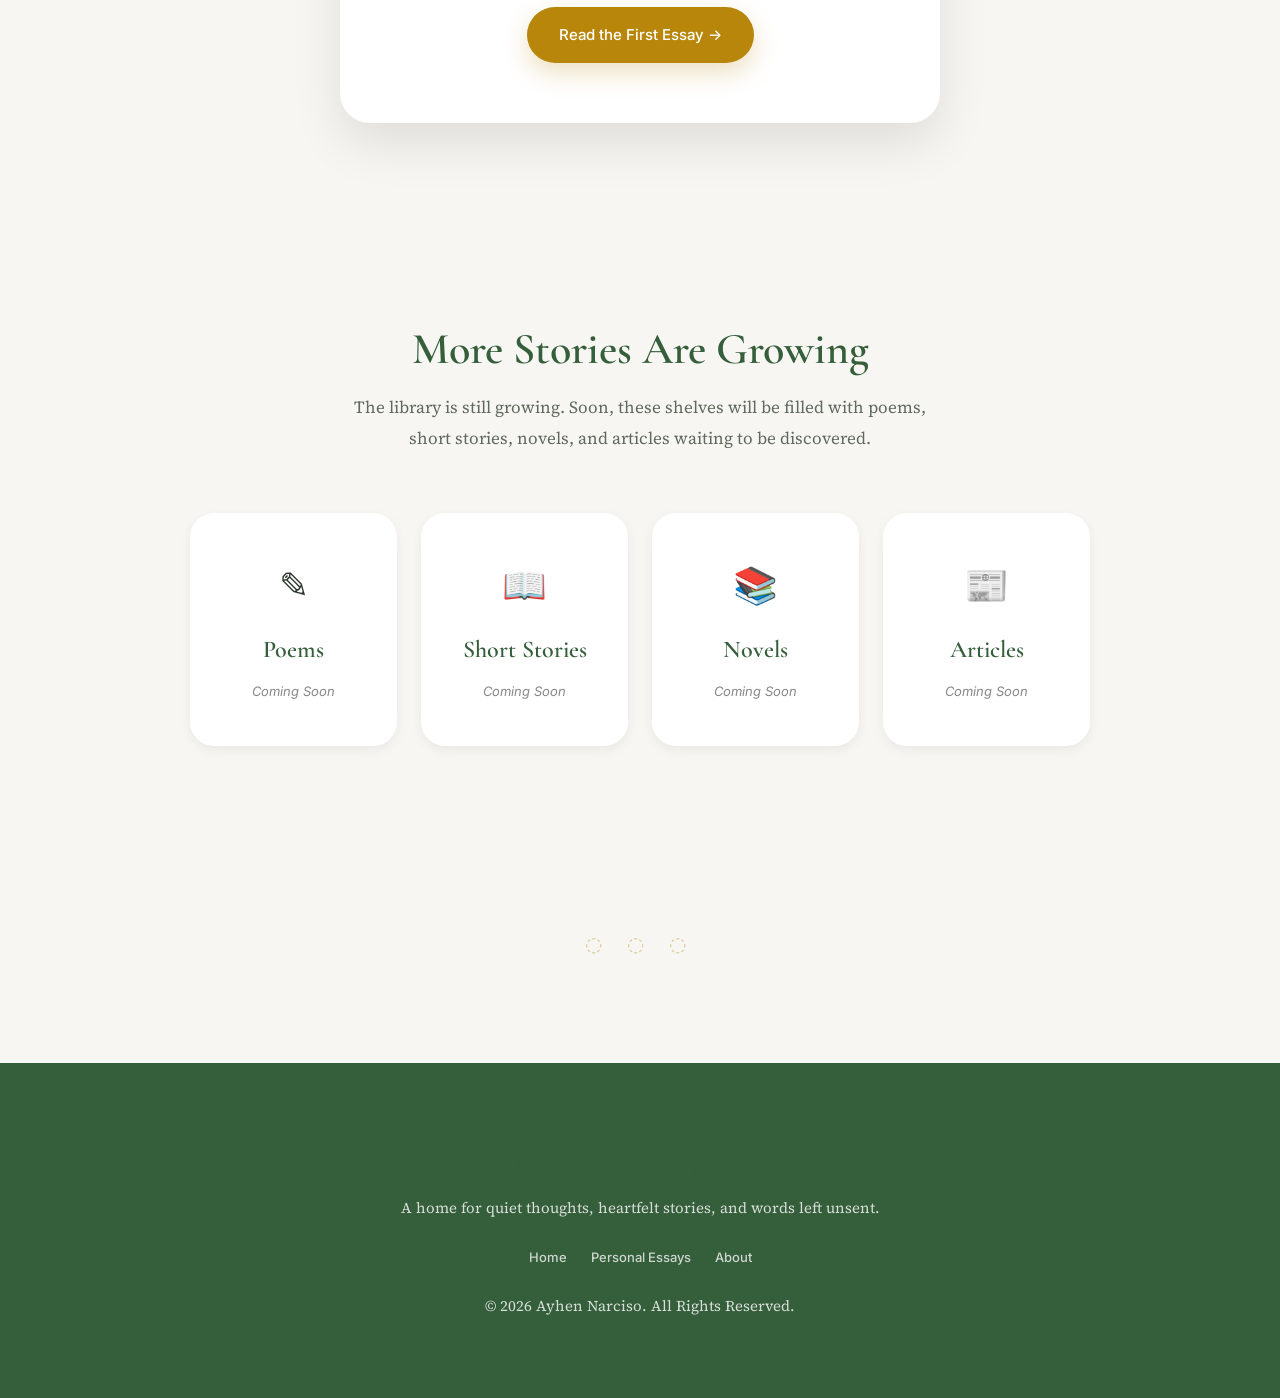
==== commit 86f43b5e: "Improved essay backgrounds and dark mode v1.0 Initial release v1.1 Added essay archive v1.2 Redesign" ====
--- a/index.html
+++ b/index.html
@@ -3,8 +3,9 @@
 <head>
     <meta charset="UTF-8">
     <meta name="viewport" content="width=device-width, initial-scale=1.0">
-    <title>The Unsent Letters & Stories</title>
-    <link rel="stylesheet" href="style.css">
+    <title>The Unsent Letters & Stories</title>
+    <script src="theme.js"></script>
+    <link rel="stylesheet" href="style.css">
     <link rel="icon" type="image/png" href="assets/icons/favicon.png">
 
     <!-- Google Fonts -->
@@ -137,4 +138,4 @@
 
     <script src="script.js"></script>
 </body>
-</html>+</html>
--- a/style.css
+++ b/style.css
@@ -1,1543 +1,2641 @@
-/* =========================================
-   THE UNSENT LETTERS & STORIES
-   Global Stylesheet
-   ========================================= */
-
-/* ----- CSS Variables ----- */
-:root {
-  /* Colors */
-  --cream: #F7F6F2;
-  --cream-light: #FFFDF7;
-  --cream-warm: #F8F5EC;
-  --forest: #355E3B;
-  --forest-light: #4F7B54;
-  --forest-dark: #2F3A2F;
-  --gold: #D4A030;
-  --gold-muted: #B8860B;
-  --gold-light: #F6D365;
-  --text-primary: #2F3A2F;
-  --text-secondary: #5F695D;
-  --text-muted: #888;
-  --white: #FFFFFF;
-  --white-glass: rgba(255, 255, 255, 0.85);
-  --border-light: rgba(53, 94, 59, 0.12);
-  --shadow-sm: 0 4px 12px rgba(0, 0, 0, 0.06);
-  --shadow-md: 0 12px 30px rgba(0, 0, 0, 0.08);
-  --shadow-lg: 0 20px 50px rgba(0, 0, 0, 0.1);
-  --shadow-btn: 0 10px 25px rgba(53, 94, 59, 0.2);
-  --shadow-btn-hover: 0 18px 35px rgba(53, 94, 59, 0.3);
-
-  /* Spacing */
-  --space-xs: 8px;
-  --space-sm: 16px;
-  --space-md: 24px;
-  --space-lg: 40px;
-  --space-xl: 60px;
-  --space-2xl: 80px;
-  --space-3xl: 100px;
-
-  /* Border Radius */
-  --radius-sm: 12px;
-  --radius-md: 18px;
-  --radius-lg: 24px;
-  --radius-xl: 30px;
-  --radius-full: 60px;
-  --radius-round: 50px;
-
-  /* Typography */
-  --font-heading: 'Cormorant Garamond', Georgia, serif;
-  --font-body: 'Source Serif 4', Georgia, serif;
-  --font-nav: 'Inter', -apple-system, sans-serif;
-
-  /* Reading */
-  --reading-width: 720px;
-  --content-width: 700px;
-  --content-max: 760px;
-  --max-width: 1200px;
-
-  /* Transitions */
-  --transition-fast: 0.25s ease;
-  --transition-base: 0.35s ease;
-  --transition-slow: 0.6s ease;
-}
-
-/* ----- Reset & Base ----- */
-*,
-*::before,
-*::after {
-  margin: 0;
-  padding: 0;
-  box-sizing: border-box;
-}
-
-html {
-  scroll-behavior: smooth;
-  scroll-padding-top: 100px;
-}
-
-body {
-  font-family: var(--font-body);
-  font-size: 18px;
-  line-height: 1.85;
-  color: var(--text-primary);
-  background: var(--cream);
-  -webkit-font-smoothing: antialiased;
-  -moz-osx-font-smoothing: grayscale;
-  animation: pageFade 0.8s ease;
-}
-
-@keyframes pageFade {
-  from { opacity: 0; }
-  to   { opacity: 1; }
-}
-
-img {
-  max-width: 100%;
-  height: auto;
-  display: block;
-}
-
-a {
-  color: var(--forest);
-  text-decoration: none;
-  transition: var(--transition-base);
-}
-
-::selection {
-  background: var(--forest-light);
-  color: var(--white);
-}
-
-/* ----- Scrollbar ----- */
-::-webkit-scrollbar { width: 10px; }
-::-webkit-scrollbar-track { background: var(--cream); }
-::-webkit-scrollbar-thumb {
-  background: var(--forest-light);
-  border-radius: 20px;
-}
-::-webkit-scrollbar-thumb:hover {
-  background: var(--forest);
-}
-
-/* =========================================
-   TYPOGRAPHY
-   ========================================= */
-
-h1, h2, h3, h4, h5, h6 {
-  font-family: var(--font-heading);
-  font-weight: 600;
-  color: var(--forest);
-  line-height: 1.2;
-}
-
-h1 { font-size: 64px; }
-h2 { font-size: 44px; }
-h3 { font-size: 32px; }
-h4 { font-size: 24px; }
-
-p { margin-bottom: 1.2em; }
-
-/* ----- Reading Width ----- */
-.reading-width {
-  max-width: var(--reading-width);
-  margin-left: auto;
-  margin-right: auto;
-}
-
-/* ----- Blockquotes ----- */
-blockquote {
-  font-family: var(--font-heading);
-  font-size: 22px;
-  font-style: italic;
-  color: var(--text-secondary);
-  max-width: var(--content-width);
-  margin: var(--space-lg) auto;
-  padding: var(--space-md) var(--space-lg);
-  border-left: 4px solid var(--gold-muted);
-  background: linear-gradient(90deg, rgba(212, 160, 48, 0.06), transparent);
-  border-radius: 0 var(--radius-sm) var(--radius-sm) 0;
-  line-height: 1.7;
-}
-
-/* ----- Drop Cap ----- */
-.has-dropcap::first-letter {
-  font-family: var(--font-heading);
-  font-size: 4.2rem;
-  float: left;
-  line-height: 0.85;
-  margin-right: 14px;
-  margin-top: 8px;
-  color: var(--gold-muted);
-  font-weight: 700;
-}
-
-/* =========================================
-   NAVIGATION
-   ========================================= */
-
-nav {
-  position: sticky;
-  top: 16px;
-  z-index: 1000;
-  width: 92%;
-  max-width: var(--max-width);
-  margin: 16px auto;
-  display: flex;
-  justify-content: space-between;
-  align-items: center;
-  padding: 10px 24px;
-  background: var(--white-glass);
-  backdrop-filter: blur(16px);
-  -webkit-backdrop-filter: blur(16px);
-  border-radius: var(--radius-full);
-  box-shadow: var(--shadow-md);
-  transition: transform var(--transition-base);
-}
-
-nav:hover {
-  transform: translateY(-2px);
-}
-
-/* Logo */
-.nav-logo {
-  flex-shrink: 0;
-}
-
-.nav-logo a {
-  text-decoration: none;
-  display: flex;
-  flex-direction: column;
-}
-
-.nav-logo .site-title {
-  font-family: var(--font-heading);
-  font-size: 26px;
-  font-weight: 600;
-  color: var(--forest);
-  line-height: 1.15;
-}
-
-.nav-logo .site-subtitle {
-  font-family: var(--font-nav);
-  font-size: 12px;
-  font-style: italic;
-  color: var(--text-muted);
-  letter-spacing: 0.5px;
-}
-
-/* Menu */
-.nav-menu {
-  display: flex;
-  align-items: center;
-  gap: 4px;
-  list-style: none;
-}
-
-.nav-menu a {
-  font-family: var(--font-nav);
-  font-size: 14px;
-  font-weight: 500;
-  color: var(--forest);
-  padding: 8px 18px;
-  border-radius: var(--radius-round);
-  transition: all var(--transition-fast);
-  white-space: nowrap;
-  position: relative;
-}
-
-.nav-menu a::after {
-  content: '';
-  position: absolute;
-  bottom: 4px;
-  left: 50%;
-  transform: translateX(-50%) scaleX(0);
-  width: 60%;
-  height: 2px;
-  background: var(--gold);
-  border-radius: 2px;
-  transition: transform var(--transition-fast);
-}
-
-.nav-menu a:hover {
-  background: var(--forest);
-  color: var(--white);
-}
-
-.nav-menu a:hover::after {
-  transform: translateX(-50%) scaleX(0);
-}
-
-.nav-menu a.active {
-  background: var(--forest);
-  color: var(--white);
-}
-
-.nav-menu a.active::after {
-  display: none;
-}
-
-/* Dropdown */
-.nav-menu .dropdown {
-  position: relative;
-}
-
-.dropdown-menu {
-  display: none;
-  position: absolute;
-  top: 100%;
-  left: 50%;
-  transform: translateX(-50%);
-  background: var(--white-glass);
-  backdrop-filter: blur(16px);
-  -webkit-backdrop-filter: blur(16px);
-  border-radius: var(--radius-md);
-  box-shadow: var(--shadow-lg);
-  padding: 8px;
-  min-width: 160px;
-  list-style: none;
-  margin-top: 8px;
-  z-index: 1001;
-}
-
-.dropdown-menu a {
-  display: block;
-  padding: 10px 18px;
-  border-radius: var(--radius-sm);
-  font-size: 13px;
-  color: var(--forest);
-  text-align: center;
-}
-
-.dropdown-menu a:hover {
-  background: var(--forest);
-  color: var(--white);
-}
-
-.dropdown:hover .dropdown-menu {
-  display: block;
-}
-
-/* Hamburger */
-.hamburger {
-  display: none;
-  flex-direction: column;
-  justify-content: center;
-  align-items: center;
-  width: 36px;
-  height: 36px;
-  background: none;
-  border: none;
-  cursor: pointer;
-  gap: 5px;
-  padding: 0;
-  z-index: 1002;
-}
-
-.hamburger span {
-  display: block;
-  width: 22px;
-  height: 2px;
-  background: var(--forest);
-  border-radius: 2px;
-  transition: all var(--transition-fast);
-}
-
-.hamburger.active span:nth-child(1) {
-  transform: rotate(45deg) translate(5px, 5px);
-}
-.hamburger.active span:nth-child(2) {
-  opacity: 0;
-}
-.hamburger.active span:nth-child(3) {
-  transform: rotate(-45deg) translate(5px, -5px);
-}
-
-/* =========================================
-   ARTICLE TEMPLATE (Unified for all essays)
-   ========================================= */
-
-.article-page {
-  min-height: 100vh;
-  background: var(--cream);
-}
-
-.article-header {
-  max-width: var(--reading-width);
-  margin: var(--space-2xl) auto var(--space-lg);
-  padding: 0 var(--space-md);
-  text-align: center;
-}
-
-.article-icon {
-  font-size: 36px;
-  margin-bottom: var(--space-sm);
-  display: block;
-  opacity: 0.7;
-}
-
-.article-header h1 {
-  font-size: 52px;
-  color: var(--forest);
-  margin-bottom: var(--space-xs);
-  line-height: 1.1;
-}
-
-.article-subtitle {
-  font-family: var(--font-heading);
-  font-size: 20px;
-  font-style: italic;
-  color: var(--gold-muted);
-  margin-bottom: var(--space-md);
-  max-width: 600px;
-  margin-left: auto;
-  margin-right: auto;
-}
-
-.article-meta {
-  display: flex;
-  justify-content: center;
-  flex-wrap: wrap;
-  gap: 12px;
-  margin-bottom: var(--space-md);
-}
-
-.article-meta span {
-  font-family: var(--font-nav);
-  font-size: 13px;
-  color: var(--text-muted);
-  background: rgba(255, 255, 255, 0.7);
-  padding: 6px 16px;
-  border-radius: var(--radius-round);
-  letter-spacing: 0.3px;
-}
-
-/* Decorative Separator */
-.article-separator {
-  text-align: center;
-  font-size: 18px;
-  color: var(--gold-muted);
-  letter-spacing: 8px;
-  opacity: 0.5;
-  margin: var(--space-lg) auto;
-  max-width: var(--content-width);
-  padding: 0 var(--space-md);
-  position: relative;
-}
-
-.article-separator::before,
-.article-separator::after {
-  content: '';
-  position: absolute;
-  top: 50%;
-  width: 30%;
-  height: 1px;
-  background: var(--gold-muted);
-  opacity: 0.3;
-}
-
-.article-separator::before { left: 0; }
-.article-separator::after { right: 0; }
-
-/* Article Content */
-.article-content {
-  max-width: var(--content-max);
-  margin: 0 auto;
-  padding: 0 var(--space-md) var(--space-2xl);
-  font-size: 18px;
-  line-height: 2;
-  color: var(--text-primary);
-}
-
-.article-content p {
-  margin-bottom: 1.6em;
-}
-
-/* First paragraph drop cap */
-.article-content p:first-of-type::first-letter {
-  font-family: var(--font-heading);
-  font-size: 4rem;
-  float: left;
-  line-height: 0.8;
-  margin-right: 14px;
-  margin-top: 6px;
-  color: var(--gold-muted);
-  font-weight: 700;
-}
-
-/* Closing line */
-.closing-line {
-  text-align: center;
-  font-family: var(--font-heading);
-  font-size: 22px;
-  font-style: italic;
-  color: var(--forest-light);
-  margin-top: var(--space-xl);
-  line-height: 1.8;
-  padding: var(--space-md);
-}
-
-/* =========================================
-   BUTTONS
-   ========================================= */
-
-.btn {
-  display: inline-block;
-  font-family: var(--font-nav);
-  font-size: 15px;
-  font-weight: 500;
-  padding: 14px 32px;
-  background: var(--forest);
-  color: var(--white);
-  border-radius: var(--radius-round);
-  text-decoration: none;
-  transition: all var(--transition-base);
-  box-shadow: var(--shadow-btn);
-  border: none;
-  cursor: pointer;
-}
-
-.btn:hover {
-  background: var(--forest-light);
-  transform: translateY(-3px);
-  box-shadow: var(--shadow-btn-hover);
-  color: var(--white);
-}
-
-.btn:active {
-  transform: scale(0.98);
-}
-
-.btn-outline {
-  background: transparent;
-  color: var(--forest);
-  border: 2px solid var(--forest);
-  box-shadow: none;
-}
-
-.btn-outline:hover {
-  background: var(--forest);
-  color: var(--white);
-}
-
-.btn-gold {
-  background: var(--gold-muted);
-  box-shadow: 0 10px 25px rgba(184, 134, 11, 0.25);
-}
-
-.btn-gold:hover {
-  background: var(--gold);
-}
-
-/* =========================================
-   CARDS
-   ========================================= */
-
-.card {
-  background: var(--white);
-  border-radius: var(--radius-lg);
-  padding: var(--space-lg);
-  box-shadow: var(--shadow-md);
-  transition: all var(--transition-base);
-}
-
-.card:hover {
-  transform: translateY(-6px);
-  box-shadow: var(--shadow-lg);
-}
-
-/* =========================================
-   FOOTER
-   ========================================= */
-
-.site-footer {
-  background: var(--forest);
-  color: var(--white);
-  text-align: center;
-  padding: var(--space-2xl) var(--space-md);
-  margin-top: var(--space-3xl);
-}
-
-.site-footer .footer-title {
-  font-family: var(--font-heading);
-  font-size: 36px;
-  margin-bottom: var(--space-xs);
-}
-
-.site-footer p {
-  color: rgba(255, 255, 255, 0.8);
-  font-size: 15px;
-  line-height: 1.7;
-  max-width: 500px;
-  margin: 0 auto;
-}
-
-.footer-links {
-  margin: var(--space-md) 0;
-  display: flex;
-  justify-content: center;
-  gap: var(--space-md);
-  flex-wrap: wrap;
-}
-
-.footer-links a {
-  color: rgba(255, 255, 255, 0.75);
-  font-family: var(--font-nav);
-  font-size: 13px;
-  font-weight: 500;
-  transition: var(--transition-fast);
-}
-
-.footer-links a:hover {
-  color: var(--gold-light);
-}
-
-.footer-copy {
-  font-size: 13px;
-  opacity: 0.6;
-  margin-top: var(--space-md);
-}
-
-/* =========================================
-   BACK TO TOP
-   ========================================= */
-
-#topButton {
-  position: fixed;
-  bottom: 24px;
-  right: 24px;
-  width: 48px;
-  height: 48px;
-  border: none;
-  border-radius: 50%;
-  background: var(--forest);
-  color: var(--white);
-  font-size: 18px;
-  cursor: pointer;
-  display: none;
-  box-shadow: var(--shadow-md);
-  z-index: 999;
-  transition: all var(--transition-fast);
-}
-
-#topButton:hover {
-  background: var(--forest-light);
-  transform: translateY(-3px);
-}
-
-/* =========================================
-   SECTION DIVIDER
-   ========================================= */
-
-.section-divider {
-  text-align: center;
-  font-size: 20px;
-  color: var(--gold-muted);
-  letter-spacing: 10px;
-  opacity: 0.4;
-  margin: var(--space-2xl) auto;
-}
-
-/* =========================================
-   SCROLL REVEAL ANIMATIONS
-   ========================================= */
-
-.reveal {
-  opacity: 0;
-  transform: translateY(30px);
-  transition: opacity var(--transition-slow), transform var(--transition-slow);
-}
-
-.reveal.visible {
-  opacity: 1;
-  transform: translateY(0);
-}
-
-/* =========================================
-   ARTICLE NAVIGATION
-   ========================================= */
-
-.article-nav {
-  max-width: var(--content-max);
-  margin: var(--space-xl) auto;
-  display: flex;
-  justify-content: space-between;
-  gap: var(--space-sm);
-  padding: 0 var(--space-md);
-}
-
-.article-nav a {
-  font-family: var(--font-nav);
-  font-size: 14px;
-  font-weight: 500;
-  padding: 12px 24px;
-  border-radius: var(--radius-round);
-  background: var(--white);
-  color: var(--forest);
-  box-shadow: var(--shadow-sm);
-  transition: all var(--transition-base);
-}
-
-.article-nav a:hover {
-  background: var(--forest);
-  color: var(--white);
-  transform: translateY(-2px);
-  box-shadow: var(--shadow-btn);
-}
-
-/* =========================================
-   SHARE SECTION
-   ========================================= */
-
-.share-card {
-  max-width: var(--content-max);
-  margin: var(--space-xl) auto;
-  padding: var(--space-lg);
-  background: var(--white);
-  border-radius: var(--radius-lg);
-  text-align: center;
-  box-shadow: var(--shadow-md);
-}
-
-.share-card h3 {
-  font-family: var(--font-heading);
-  font-size: 28px;
-  color: var(--forest);
-  margin-bottom: var(--space-xs);
-}
-
-.share-card p {
-  color: var(--text-muted);
-  font-size: 15px;
-  margin-bottom: var(--space-md);
-}
-
-/* Share Modal */
-.share-modal {
-  display: none;
-  position: fixed;
-  z-index: 9999;
-  left: 0;
-  top: 0;
-  width: 100%;
-  height: 100%;
-  background: rgba(0, 0, 0, 0.4);
-  backdrop-filter: blur(6px);
-  -webkit-backdrop-filter: blur(6px);
-}
-
-.share-modal.active {
-  display: block;
-}
-
-.share-modal-content {
-  background: var(--white);
-  width: 90%;
-  max-width: 460px;
-  margin: 10% auto;
-  padding: var(--space-lg);
-  border-radius: var(--radius-xl);
-  text-align: center;
-  animation: modalFadeIn 0.35s ease;
-}
-
-@keyframes modalFadeIn {
-  from {
-    opacity: 0;
-    transform: translateY(20px) scale(0.96);
-  }
-  to {
-    opacity: 1;
-    transform: translateY(0) scale(1);
-  }
-}
-
-.close-share {
-  float: right;
-  font-size: 30px;
-  cursor: pointer;
-  color: var(--text-muted);
-  transition: var(--transition-fast);
-  line-height: 1;
-}
-
-.close-share:hover {
-  color: var(--forest);
-}
-
-.share-actions {
-  display: flex;
-  flex-direction: column;
-  gap: var(--space-sm);
-  margin-top: var(--space-md);
-}
-
-.share-action-btn {
-  padding: 14px;
-  border: none;
-  border-radius: var(--radius-md);
-  cursor: pointer;
-  font-family: var(--font-nav);
-  font-size: 15px;
-  font-weight: 500;
-  background: var(--forest);
-  color: var(--white);
-  transition: all var(--transition-fast);
-}
-
-.share-action-btn:hover {
-  transform: translateY(-2px);
-  background: var(--forest-light);
-}
-
-/* =========================================
-   HERO (HOME PAGE)
-   ========================================= */
-
-.hero {
-  min-height: 90vh;
-  display: flex;
-  justify-content: center;
-  align-items: center;
-  text-align: center;
-  padding: var(--space-3xl) var(--space-md);
-  background: linear-gradient(180deg, var(--cream-light) 0%, var(--cream-warm) 50%, rgba(237, 246, 236, 0.5) 100%);
-}
-
-.hero-content {
-  max-width: 780px;
-}
-
-.hero-label {
-  font-family: var(--font-nav);
-  font-size: 12px;
-  font-weight: 600;
-  letter-spacing: 3px;
-  text-transform: uppercase;
-  color: var(--forest-light);
-  margin-bottom: var(--space-md);
-}
-
-.hero h1 {
-  font-size: 80px;
-  color: var(--forest);
-  margin-bottom: var(--space-xs);
-  line-height: 1.05;
-}
-
-.hero h1 .hero-accent {
-  color: var(--forest-light);
-}
-
-.hero-quote {
-  font-family: var(--font-heading);
-  font-size: 26px;
-  font-style: italic;
-  color: var(--gold-muted);
-  max-width: 600px;
-  margin: var(--space-md) auto;
-  line-height: 1.5;
-}
-
-.hero-description {
-  max-width: 600px;
-  margin: var(--space-md) auto var(--space-lg);
-  font-size: 17px;
-  line-height: 1.9;
-  color: var(--text-secondary);
-}
-
-/* =========================================
-   START HERE SECTION (HOME PAGE)
-   ========================================= */
-
-.start-section {
-  text-align: center;
-  padding: var(--space-3xl) var(--space-md);
-}
-
-.start-section h2 {
-  margin-bottom: var(--space-sm);
-}
-
-.start-section .intro-text {
-  max-width: 600px;
-  margin: 0 auto var(--space-xl);
-  color: var(--text-secondary);
-  font-size: 17px;
-  line-height: 1.8;
-}
-
-.start-card {
-  max-width: 600px;
-  margin: 0 auto;
-  background: var(--white);
-  padding: var(--space-xl);
-  border-radius: var(--radius-xl);
-  box-shadow: var(--shadow-lg);
-  transition: all var(--transition-base);
-}
-
-.start-card:hover {
-  transform: translateY(-6px);
-  box-shadow: 0 25px 55px rgba(0, 0, 0, 0.1);
-}
-
-.start-card h3 {
-  font-family: var(--font-heading);
-  font-size: 34px;
-  color: var(--forest);
-  margin-bottom: var(--space-sm);
-}
-
-.start-card p {
-  color: var(--text-secondary);
-  font-size: 16px;
-  line-height: 1.8;
-  margin-bottom: var(--space-md);
-}
-
-.start-card .btn {
-  margin-top: var(--space-xs);
-}
-
-/* =========================================
-   COMING SOON (HOME PAGE)
-   ========================================= */
-
-.coming-section {
-  padding: var(--space-3xl) var(--space-md);
-  text-align: center;
-}
-
-.coming-section h2 {
-  margin-bottom: var(--space-sm);
-}
-
-.coming-section .intro-text {
-  max-width: 600px;
-  margin: 0 auto var(--space-xl);
-  color: var(--text-secondary);
-  font-size: 17px;
-  line-height: 1.8;
-}
-
-.coming-grid {
-  display: grid;
-  grid-template-columns: repeat(auto-fit, minmax(200px, 1fr));
-  gap: var(--space-md);
-  max-width: 900px;
-  margin: 0 auto;
-}
-
-.coming-card {
-  background: var(--white);
-  padding: var(--space-lg);
-  border-radius: var(--radius-lg);
-  box-shadow: var(--shadow-sm);
-  transition: all var(--transition-base);
-}
-
-.coming-card:hover {
-  transform: translateY(-6px);
-  box-shadow: var(--shadow-md);
-}
-
-.coming-card .card-icon {
-  font-size: 36px;
-  display: block;
-  margin-bottom: var(--space-sm);
-}
-
-.coming-card h3 {
-  font-family: var(--font-heading);
-  font-size: 24px;
-  color: var(--forest);
-  margin-bottom: var(--space-xs);
-}
-
-.coming-card .card-status {
-  font-family: var(--font-nav);
-  font-size: 13px;
-  color: var(--text-muted);
-  font-style: italic;
-}
-
-/* =========================================
-   ESSAYS LIBRARY PAGE
-   ========================================= */
-
-.essay-library {
-  max-width: var(--max-width);
-  margin: var(--space-3xl) auto;
-  padding: 0 var(--space-md);
-}
-
-.essay-library h1 {
-  text-align: center;
-  margin-bottom: var(--space-sm);
-}
-
-.library-intro {
-  text-align: center;
-  max-width: 600px;
-  margin: 0 auto var(--space-xl);
-  color: var(--text-secondary);
-  font-size: 17px;
-  line-height: 1.8;
-}
-
-.search-container {
-  display: flex;
-  justify-content: center;
-  margin-bottom: var(--space-xl);
-}
-
-#essaySearch {
-  width: 100%;
-  max-width: 420px;
-  padding: 14px 22px;
-  border: none;
-  border-radius: var(--radius-round);
-  font-family: var(--font-nav);
-  font-size: 15px;
-  background: var(--white);
-  box-shadow: var(--shadow-sm);
-  outline: none;
-  transition: all var(--transition-fast);
-}
-
-#essaySearch:focus {
-  box-shadow: var(--shadow-btn);
-  transform: scale(1.02);
-}
-
-.essay-grid {
-  display: grid;
-  grid-template-columns: repeat(auto-fill, minmax(300px, 1fr));
-  gap: var(--space-md);
-}
-
-.essay-card {
-  background: var(--white);
-  padding: var(--space-lg);
-  border-radius: var(--radius-lg);
-  box-shadow: var(--shadow-sm);
-  transition: all var(--transition-base);
-  display: flex;
-  flex-direction: column;
-}
-
-.essay-card:hover {
-  transform: translateY(-6px);
-  box-shadow: var(--shadow-md);
-}
-
-.essay-card .card-icon {
-  font-size: 32px;
-  margin-bottom: var(--space-sm);
-}
-
-.essay-card h2 {
-  font-family: var(--font-heading);
-  font-size: 26px;
-  color: var(--forest);
-  margin-bottom: var(--space-xs);
-}
-
-.essay-card .card-desc {
-  color: var(--text-secondary);
-  font-size: 15px;
-  line-height: 1.7;
-  margin-bottom: var(--space-sm);
-  flex-grow: 1;
-}
-
-.essay-card blockquote {
-  font-family: var(--font-heading);
-  font-size: 16px;
-  font-style: italic;
-  color: var(--text-muted);
-  padding: var(--space-sm) var(--space-md);
-  margin: var(--space-sm) 0 var(--space-md);
-  border-left: 3px solid var(--gold-muted);
-  background: rgba(184, 134, 11, 0.04);
-  border-radius: 0 var(--radius-sm) var(--radius-sm) 0;
-  line-height: 1.6;
-}
-
-.essay-card .btn-read {
-  font-family: var(--font-nav);
-  font-size: 13px;
-  font-weight: 600;
-  color: var(--forest);
-  text-decoration: none;
-  align-self: flex-start;
-  padding: 8px 20px;
-  border-radius: var(--radius-round);
-  border: 2px solid var(--forest);
-  transition: all var(--transition-fast);
-}
-
-.essay-card .btn-read:hover {
-  background: var(--forest);
-  color: var(--white);
-}
-
-/* =========================================
-   ABOUT PAGE
-   ========================================= */
-
-.about-page {
-  max-width: 780px;
-  margin: var(--space-3xl) auto;
-  padding: 0 var(--space-md);
-}
-
-.about-intro-block {
-  text-align: center;
-  margin-bottom: var(--space-xl);
-}
-
-.about-intro-block .intro-label {
-  font-family: var(--font-nav);
-  font-size: 12px;
-  font-weight: 600;
-  letter-spacing: 2px;
-  text-transform: uppercase;
-  color: var(--forest-light);
-  margin-bottom: var(--space-sm);
-}
-
-.about-intro-block h1 {
-  font-size: 52px;
-}
-
-.about-content p {
-  font-size: 17px;
-  line-height: 2;
-  color: var(--text-secondary);
-  margin-bottom: 1.2em;
-}
-
-.about-content strong {
-  color: var(--forest);
-  font-weight: 600;
-}
-
-.about-highlight {
-  margin-top: var(--space-lg);
-  padding: var(--space-md) var(--space-lg);
-  border-left: 4px solid var(--gold-muted);
-  background: rgba(212, 160, 48, 0.06);
-  border-radius: 0 var(--radius-sm) var(--radius-sm) 0;
-}
-
-.about-highlight p {
-  font-family: var(--font-heading);
-  font-size: 20px;
-  font-style: italic;
-  color: var(--gold-muted);
-  margin: 0;
-}
-
-/* =========================================
-   QUOTES PAGE
-   ========================================= */
-
-.quotes-page {
-  max-width: 900px;
-  margin: var(--space-3xl) auto;
-  padding: 0 var(--space-md);
-  text-align: center;
-}
-
-.quotes-page h2 {
-  margin-bottom: var(--space-sm);
-}
-
-.quotes-intro {
-  color: var(--text-secondary);
-  font-style: italic;
-  margin-bottom: var(--space-xl);
-  line-height: 1.8;
-  font-size: 17px;
-}
-
-.quote-gallery {
-  display: grid;
-  grid-template-columns: repeat(auto-fill, minmax(280px, 1fr));
-  gap: var(--space-md);
-}
-
-.line-card {
-  background: var(--white);
-  padding: var(--space-lg);
-  border-radius: var(--radius-lg);
-  box-shadow: var(--shadow-sm);
-  transition: all var(--transition-base);
-  text-align: left;
-}
-
-.line-card:hover {
-  transform: translateY(-4px);
-  box-shadow: var(--shadow-md);
-}
-
-.line-card p {
-  font-family: var(--font-heading);
-  font-size: 22px;
-  font-style: italic;
-  line-height: 1.5;
-  color: var(--text-primary);
-  margin-bottom: var(--space-sm);
-}
-
-.line-card span {
-  font-family: var(--font-nav);
-  font-size: 13px;
-  color: var(--text-muted);
-}
-
-/* =========================================
-   LETTERS SECTION
-   ========================================= */
-
-.letters-section {
-  max-width: var(--content-max);
-  margin: var(--space-2xl) auto;
-  padding: var(--space-lg);
-  background: var(--white);
-  border-radius: var(--radius-xl);
-  box-shadow: var(--shadow-md);
-}
-
-.letters-header {
-  text-align: center;
-  margin-bottom: var(--space-md);
-}
-
-.letters-header h2 {
-  font-size: 28px;
-  margin-bottom: var(--space-xs);
-}
-
-.letters-header p {
-  color: var(--text-secondary);
-  font-size: 15px;
-  line-height: 1.7;
-}
-
-.letter-form {
-  display: flex;
-  flex-direction: column;
-  gap: var(--space-sm);
-}
-
-.letter-form input,
-.letter-form textarea {
-  padding: 16px;
-  border-radius: var(--radius-md);
-  border: 1px solid rgba(0, 0, 0, 0.08);
-  font-family: var(--font-body);
-  font-size: 15px;
-  transition: all var(--transition-fast);
-  outline: none;
-}
-
-.letter-form input:focus,
-.letter-form textarea:focus {
-  border-color: var(--forest);
-  box-shadow: 0 0 0 3px rgba(53, 94, 59, 0.1);
-}
-
-.letter-form textarea {
-  min-height: 150px;
-  resize: vertical;
-}
-
-.letter-form button[type="submit"] {
-  padding: 14px;
-  border: none;
-  border-radius: var(--radius-md);
-  background: var(--forest);
-  color: var(--white);
-  font-family: var(--font-nav);
-  font-size: 15px;
-  font-weight: 500;
-  cursor: pointer;
-  transition: all var(--transition-fast);
-}
-
-.letter-form button[type="submit"]:hover {
-  background: var(--forest-light);
-  transform: translateY(-2px);
-}
-
-.reader-letters {
-  max-width: var(--content-max);
-  margin: var(--space-xl) auto;
-}
-
-.reader-letters h2 {
-  text-align: center;
-  font-size: 28px;
-  margin-bottom: var(--space-md);
-}
-
-.no-letters {
-  text-align: center;
-  color: var(--text-muted);
-  font-style: italic;
-}
-
-.letter-card {
-  background: var(--white);
-  padding: var(--space-md);
-  margin-bottom: var(--space-sm);
-  border-radius: var(--radius-md);
-  box-shadow: var(--shadow-sm);
-}
-
-.letter-card h3 {
-  font-family: var(--font-heading);
-  font-size: 22px;
-  color: var(--forest);
-  margin-bottom: var(--space-xs);
-}
-
-.letter-card p {
-  font-size: 15px;
-  line-height: 1.7;
-  color: var(--text-secondary);
-}
-
-.letter-card small {
-  display: block;
-  margin-top: var(--space-xs);
-  color: var(--text-muted);
-  font-style: italic;
-  font-size: 13px;
-}
-
-/* Garden Letters */
-.garden-letters {
-  max-width: var(--content-max);
-  margin: var(--space-2xl) auto;
-  padding: 0 var(--space-md);
-}
-
-.garden-header {
-  text-align: center;
-  margin-bottom: var(--space-lg);
-}
-
-.garden-header h2 {
-  font-size: 28px;
-  margin-bottom: var(--space-xs);
-}
-
-.garden-header p {
-  color: var(--text-secondary);
-  font-size: 15px;
-  line-height: 1.7;
-}
-
-.garden-letter {
-  background: var(--white);
-  padding: var(--space-md);
-  margin-bottom: var(--space-sm);
-  border-radius: var(--radius-md);
-  box-shadow: var(--shadow-sm);
-  position: relative;
-}
-
-.garden-letter h3 {
-  font-family: var(--font-heading);
-  font-size: 22px;
-  color: var(--forest);
-  margin-bottom: var(--space-xs);
-}
-
-.garden-letter p {
-  font-size: 15px;
-  line-height: 1.7;
-  color: var(--text-secondary);
-  font-style: italic;
-}
-
-/* =========================================
-   STAR DECORATION
-   ========================================= */
-
-.flower-decoration {
-  text-align: center;
-  font-size: 18px;
-  margin-bottom: var(--space-md);
-  opacity: 0.5;
-  color: var(--gold-muted);
-  letter-spacing: 6px;
-}
-
-/* =========================================
-   404 PAGE
-   ========================================= */
-
-.page-404 {
-  min-height: 80vh;
-  display: flex;
-  justify-content: center;
-  align-items: center;
-  text-align: center;
-  padding: var(--space-3xl) var(--space-md);
-}
-
-.page-404 h1 {
-  font-size: 80px;
-  color: var(--forest);
-  margin-bottom: var(--space-sm);
-}
-
-.page-404 p {
-  color: var(--text-secondary);
-  font-size: 18px;
-  margin-bottom: var(--space-lg);
-}
-
-/* =========================================
-   RESPONSIVE DESIGN
-   ========================================= */
-
-/* Tablet */
-@media (max-width: 1024px) {
-  h1 { font-size: 52px; }
-  h2 { font-size: 36px; }
-  
-  .hero h1 { font-size: 64px; }
-  .article-header h1 { font-size: 42px; }
-}
-
-/* Mobile */
-@media (max-width: 768px) {
-  body { font-size: 16px; }
-
-  h1 { font-size: 40px; }
-  h2 { font-size: 30px; }
-  h3 { font-size: 24px; }
-
-  /* Navigation */
-  nav {
-    padding: 10px 16px;
-    width: 94%;
-    top: 12px;
-  }
-
-  .nav-logo .site-title { font-size: 20px; }
-  .nav-logo .site-subtitle { font-size: 11px; }
-
-  .hamburger { display: flex; }
-
-  .nav-menu {
-    display: none;
-    position: fixed;
-    top: 0;
-    left: 0;
-    width: 100%;
-    height: 100vh;
-    background: rgba(255, 255, 255, 0.97);
-    backdrop-filter: blur(20px);
-    -webkit-backdrop-filter: blur(20px);
-    flex-direction: column;
-    justify-content: center;
-    align-items: center;
-    gap: 8px;
-    z-index: 1001;
-    padding: var(--space-lg);
-  }
-
-  .nav-menu.active { display: flex; }
-
-  .nav-menu a {
-    font-size: 18px;
-    padding: 12px 24px;
-    width: 100%;
-    max-width: 260px;
-    text-align: center;
-  }
-
-  .dropdown-menu {
-    position: static;
-    transform: none;
-    background: transparent;
-    box-shadow: none;
-    padding: 0;
-    margin-top: 0;
-  }
-
-  .dropdown-menu a {
-    font-size: 15px;
-    padding: 8px 16px;
-    opacity: 0.7;
-  }
-
-  .dropdown:hover .dropdown-menu { display: none; }
-  .dropdown.active .dropdown-menu { display: block; }
-
-  /* Hero */
-  .hero {
-    min-height: auto;
-    padding: var(--space-2xl) var(--space-md);
-  }
-
-  .hero h1 { font-size: 44px; }
-  .hero-quote { font-size: 20px; }
-
-  /* Article */
-  .article-header h1 { font-size: 34px; }
-  .article-content { font-size: 16px; line-height: 1.9; }
-  .article-content p:first-of-type::first-letter {
-    font-size: 3rem;
-    line-height: 0.8;
-  }
-  .article-meta { gap: 8px; }
-  .article-meta span { font-size: 12px; padding: 5px 12px; }
-
-  .article-nav { flex-direction: column; align-items: center; }
-  .article-nav a { width: 100%; text-align: center; }
-
-  blockquote {
-    font-size: 18px;
-    padding: var(--space-sm) var(--space-md);
-    margin: var(--space-md) auto;
-  }
-
-  /* Cards */
-  .essay-grid { grid-template-columns: 1fr; }
-  .coming-grid { grid-template-columns: 1fr 1fr; }
-  .quote-gallery { grid-template-columns: 1fr; }
-
-  /* Footer */
-  .site-footer { padding: var(--space-xl) var(--space-md); }
-  .site-footer .footer-title { font-size: 28px; }
-}
-
-/* Small Mobile */
-@media (max-width: 480px) {
-  .hero h1 { font-size: 36px; }
-  .article-header h1 { font-size: 28px; }
-  
-  .coming-grid { grid-template-columns: 1fr; }
-  
-  .start-card { padding: var(--space-lg); }
-  .start-card h3 { font-size: 28px; }
-}
-
-/* Medium devices */
-@media (min-width: 769px) and (max-width: 1024px) {
-  .essay-grid {
-    grid-template-columns: repeat(2, 1fr);
-  }
-  
-  .quote-gallery {
-    grid-template-columns: repeat(2, 1fr);
-  }
-}+/* =========================================
+   THE UNSENT LETTERS & STORIES
+   Global Stylesheet — Adaptive Theme System
+   ========================================= */
+
+/* ----- CSS Variables (Daylight – default) ----- */
+:root {
+  /* --- Semantic theme tokens (Daylight) --- */
+  --background: #F7F6F2;
+  --background-subtle: #F8F5EC;
+  --surface: #FFFFFF;
+  --surface-raised: #FFFDF7;
+  --surface-glass: rgba(255, 255, 255, 0.85);
+  --text-primary: #2F3A2F;
+  --text-secondary: #5F695D;
+  --text-muted: #888;
+  --text-on-accent: #FFFFFF;
+  --accent: #355E3B;
+  --accent-hover: #4F7B54;
+  --accent-muted: #2F3A2F;
+  --accent-gold: #B8860B;
+  --accent-gold-hover: #D4A030;
+  --accent-gold-light: #F6D365;
+  --border: rgba(53, 94, 59, 0.12);
+  --shadow-sm: 0 4px 12px rgba(0, 0, 0, 0.06);
+  --shadow-md: 0 12px 30px rgba(0, 0, 0, 0.08);
+  --shadow-lg: 0 20px 50px rgba(0, 0, 0, 0.1);
+  --shadow-btn: 0 10px 25px rgba(53, 94, 59, 0.2);
+  --shadow-btn-hover: 0 18px 35px rgba(53, 94, 59, 0.3);
+  --button-accent-shadow: 0 10px 25px rgba(184, 134, 11, 0.25);
+  --focus-ring: var(--accent-gold-light);
+  --shadow: var(--shadow-md);
+  --overlay: rgba(31, 45, 33, 0.48);
+
+  /* --- Component-specific tokens (Daylight) --- */
+  --nav-bg: var(--surface-glass);
+  --nav-shadow: var(--shadow-md);
+  --nav-link-hover-bg: var(--accent);
+  --nav-link-hover-color: var(--text-on-accent);
+  --dropdown-bg: var(--surface-glass);
+  --dropdown-shadow: var(--shadow-lg);
+  --hamburger-color: var(--accent);
+  --mobile-menu-bg: rgba(255, 255, 255, 0.97);
+
+  --hero-bg: var(--accent-muted);
+  --hero-overlay: linear-gradient(180deg, rgba(20, 31, 22, 0.62) 0%, rgba(28, 43, 30, 0.72) 52%, rgba(24, 35, 25, 0.78) 100%);
+  --hero-text: var(--surface-raised);
+  --hero-description: rgba(255, 253, 247, 0.9);
+  --hero-btn-bg: var(--surface-raised);
+  --hero-btn-color: var(--accent);
+  --hero-btn-hover-bg: var(--accent-gold-light);
+  --hero-btn-hover-color: var(--accent-muted);
+
+  --card-bg: var(--surface);
+  --card-shadow: var(--shadow-sm);
+  --card-shadow-hover: var(--shadow-md);
+  --card-border: var(--border);
+  --card-accent: var(--accent-gold);
+
+  --footer-bg: var(--accent);
+  --footer-text: var(--text-on-accent);
+  --footer-link-color: var(--text-on-accent);
+  --footer-link-hover: var(--accent-gold-light);
+  --footer-opacity: 0.8;
+
+  --quote-card-bg: var(--surface);
+  --quote-card-border: var(--border);
+
+  --search-bg: var(--surface);
+  --search-shadow: var(--shadow-sm);
+  --search-focus-shadow: var(--shadow-btn);
+  --search-border: rgba(53, 94, 59, 0.14);
+
+  --guide-trigger-bg: var(--accent);
+  --guide-trigger-color: var(--text-on-accent);
+  --guide-trigger-hover-bg: var(--accent-hover);
+  --guide-modal-overlay: rgba(31, 45, 33, 0.48);
+  --guide-panel-bg: var(--surface-raised);
+  --guide-panel-border: var(--border);
+  --guide-panel-shadow: 0 28px 70px rgba(20, 34, 22, 0.28);
+  --guide-nav-bg: rgba(255, 255, 255, 0.56);
+  --guide-nav-hover-bg: var(--surface);
+  --guide-nav-hover-shadow: var(--shadow-sm);
+
+  --article-header-bg: var(--accent-muted);
+  --article-header-text: var(--surface-raised);
+  --article-header-shadow: rgba(0, 0, 0, 0.38);
+  --article-default-hero-overlay: linear-gradient(180deg, rgba(32, 42, 31, 0.66), rgba(32, 42, 31, 0.78));
+  --article-meta-bg: rgba(255, 255, 255, 0.16);
+  --article-meta-border: rgba(255, 255, 255, 0.22);
+  --article-text-shadow: 0 1px 0 rgba(255, 255, 255, 0.42);
+  --article-page-wash: linear-gradient(180deg, var(--background) 0%, var(--background-subtle) 100%);
+  --article-blockquote-bg: linear-gradient(90deg, rgba(212, 160, 48, 0.06), transparent);
+  --article-separator-color: var(--accent-gold);
+  --article-sunflower-overlay: linear-gradient(180deg, rgba(54, 40, 16, 0.52), rgba(48, 35, 14, 0.78));
+  --article-sunflower-wash: radial-gradient(circle at 12% 16%, rgba(246, 211, 101, 0.18), transparent 30%), linear-gradient(180deg, #FBF7EA 0%, var(--background-subtle) 56%, var(--background) 100%);
+  --article-moonbound-overlay: linear-gradient(180deg, rgba(9, 22, 50, 0.5), rgba(10, 24, 51, 0.82));
+  --article-moonbound-wash: radial-gradient(circle at 85% 12%, rgba(141, 163, 207, 0.16), transparent 28%), linear-gradient(180deg, #F4F6FB 0%, #F8F6F1 58%, var(--background) 100%);
+  --article-blizzard-overlay: linear-gradient(180deg, rgba(31, 49, 63, 0.5), rgba(38, 53, 65, 0.8));
+  --article-blizzard-wash: radial-gradient(circle at 14% 15%, rgba(168, 190, 204, 0.22), transparent 28%), linear-gradient(180deg, #F2F6F6 0%, #F7F6F2 62%, var(--background) 100%);
+  --article-peace-overlay: linear-gradient(180deg, rgba(35, 73, 47, 0.38), rgba(38, 69, 43, 0.68));
+  --article-peace-wash: radial-gradient(circle at 82% 15%, rgba(194, 222, 167, 0.25), transparent 30%), linear-gradient(180deg, #F6F9EF 0%, var(--background-subtle) 58%, var(--background) 100%);
+  --article-eccentric-overlay: linear-gradient(135deg, rgba(48, 46, 66, 0.58), rgba(42, 70, 64, 0.7));
+  --article-eccentric-wash: radial-gradient(circle at 10% 10%, rgba(170, 149, 191, 0.16), transparent 27%), radial-gradient(circle at 88% 25%, rgba(117, 171, 159, 0.14), transparent 25%), linear-gradient(180deg, #FAF8F5 0%, var(--background-subtle) 62%, var(--background) 100%);
+  --article-nav-bg: var(--surface);
+  --article-nav-shadow: var(--shadow-sm);
+  --article-nav-hover-bg: var(--accent);
+  --article-nav-hover-color: var(--text-on-accent);
+  --article-nav-hover-shadow: var(--shadow-btn);
+
+  --share-card-bg: var(--surface);
+  --share-card-shadow: var(--shadow-md);
+  --share-action-btn-bg: var(--accent);
+  --share-modal-bg: var(--surface);
+  --share-modal-overlay: var(--overlay);
+  --close-share-color: var(--text-muted);
+  --close-share-hover: var(--accent);
+
+  --letter-form-border: rgba(0, 0, 0, 0.08);
+  --letter-form-focus-border: var(--accent);
+  --letter-form-focus-shadow: rgba(53, 94, 59, 0.1);
+  --letter-submit-bg: var(--accent);
+  --letter-submit-hover-bg: var(--accent-hover);
+
+  --line-card-bg: var(--surface);
+  --line-card-shadow: var(--shadow-sm);
+  --line-card-shadow-hover: var(--shadow-md);
+
+  --garden-letter-bg: var(--surface);
+
+  --about-highlight-bg: rgba(212, 160, 48, 0.06);
+  --about-highlight-border: var(--accent-gold);
+
+  --top-button-bg: var(--accent);
+  --top-button-color: var(--text-on-accent);
+  --top-button-hover-bg: var(--accent-hover);
+
+  --library-hero-bg: linear-gradient(135deg, rgba(255, 253, 247, 0.96), rgba(248, 245, 236, 0.9));
+  --library-hero-border: rgba(184, 134, 11, 0.16);
+  --library-hero-shadow: var(--shadow-md);
+  --library-page-bg: var(--background);
+  --library-card-bg: var(--surface-raised);
+  --library-card-border: rgba(53, 94, 59, 0.12);
+  --library-card-shadow: 0 9px 22px rgba(43, 52, 39, 0.07);
+  --library-card-shadow-hover: 0 18px 42px rgba(43, 52, 39, 0.14);
+  --library-card-icon-bg: rgba(184, 134, 11, 0.12);
+  --library-card-badge: var(--accent-gold);
+
+  --progress-bar-bg: var(--accent-gold);
+
+  --toggle-bg: rgba(53, 94, 59, 0.07);
+  --toggle-color: var(--accent);
+  --toggle-hover-bg: rgba(53, 94, 59, 0.12);
+  --toggle-border: var(--border);
+  --toggle-moonlight-shadow: 0 0 18px rgba(200, 154, 70, 0.14);
+
+  --guide-trigger-border: rgba(255, 255, 255, 0.34);
+  --guide-close-hover-bg: rgba(53, 94, 59, 0.08);
+  --hero-button-shadow: 0 10px 25px rgba(0, 0, 0, 0.2);
+  --start-card-hover-shadow: 0 25px 55px rgba(0, 0, 0, 0.1);
+  --essay-quote-bg: rgba(184, 134, 11, 0.04);
+  --library-decoration-primary: rgba(53, 94, 59, 0.12);
+  --library-decoration-secondary: rgba(212, 160, 48, 0.11);
+  --article-vignette: radial-gradient(circle at 50% 45%, transparent 0, rgba(18, 28, 20, 0.18) 100%);
+  --article-icon-shadow: 0 2px 12px rgba(0, 0, 0, 0.3);
+
+  --essay-accent-sunflower: #B8860B;
+  --essay-accent-blizzard: #67889B;
+  --essay-accent-eccentric: #8A6E94;
+  --essay-accent-moonbound: #526A9E;
+  --essay-accent-peace: #5F8C63;
+
+  --scrollbar-thumb: var(--accent-hover);
+  --scrollbar-thumb-hover: var(--accent);
+  --selection-bg: var(--accent-hover);
+  --selection-color: var(--text-on-accent);
+
+  /* Spacing */
+  --space-xs: 8px;
+  --space-sm: 16px;
+  --space-md: 24px;
+  --space-lg: 40px;
+  --space-xl: 60px;
+  --space-2xl: 80px;
+  --space-3xl: 100px;
+
+  /* Border Radius */
+  --radius-sm: 12px;
+  --radius-md: 18px;
+  --radius-lg: 24px;
+  --radius-xl: 30px;
+  --radius-full: 60px;
+  --radius-round: 50px;
+
+  /* Typography */
+  --font-heading: 'Cormorant Garamond', Georgia, serif;
+  --font-body: 'Source Serif 4', Georgia, serif;
+  --font-nav: 'Inter', -apple-system, sans-serif;
+
+  /* Reading */
+  --reading-width: 720px;
+  --content-width: 700px;
+  --content-max: 760px;
+  --max-width: 1200px;
+
+  /* Transitions */
+  --transition-fast: 0.25s ease;
+  --transition-base: 0.35s ease;
+  --transition-slow: 0.6s ease;
+}
+
+/* ----- Moonlight Theme ----- */
+html[data-theme="moonlight"] {
+  /* Semantic theme tokens (Moonlight) */
+  --background: #171614;
+  --background-subtle: #22211F;
+  --surface: #2B2926;
+  --surface-raised: #2B2926;
+  --surface-glass: rgba(43, 41, 38, 0.9);
+  --text-primary: #F2EEDF;
+  --text-secondary: #C8C1B4;
+  --text-muted: #aaa397;
+  --text-on-accent: #F2EEDF;
+  --accent: #84977a;
+  --accent-hover: #a9b89a;
+  --accent-muted: #171614;
+  --accent-gold: #d0a95f;
+  --accent-gold-hover: #c89a46;
+  --accent-gold-light: #e4c782;
+  --border: rgba(215, 203, 181, 0.16);
+  --shadow-sm: 0 4px 16px rgba(0, 0, 0, 0.18);
+  --shadow-md: 0 12px 32px rgba(0, 0, 0, 0.24);
+  --shadow-lg: 0 20px 54px rgba(0, 0, 0, 0.3);
+  --shadow-btn: 0 10px 25px rgba(0, 0, 0, 0.25);
+  --shadow-btn-hover: 0 16px 32px rgba(0, 0, 0, 0.34);
+  --button-accent-shadow: 0 10px 25px rgba(200, 154, 70, 0.25);
+  --focus-ring: var(--accent-gold-light);
+  --shadow: var(--shadow-md);
+  --overlay: rgba(12, 11, 10, 0.62);
+
+  /* Component-specific tokens (Moonlight) */
+  --nav-bg: var(--surface-glass);
+  --nav-shadow: var(--shadow-md);
+  --nav-link-hover-bg: var(--accent);
+  --nav-link-hover-color: var(--text-on-accent);
+  --dropdown-bg: var(--surface-glass);
+  --dropdown-shadow: var(--shadow-lg);
+  --hamburger-color: var(--accent-gold-light);
+  --mobile-menu-bg: rgba(34, 33, 31, 0.98);
+
+  --hero-bg: var(--accent-muted);
+  --hero-overlay: linear-gradient(180deg, rgba(10, 14, 11, 0.72) 0%, rgba(15, 22, 16, 0.8) 52%, rgba(13, 17, 14, 0.86) 100%);
+  --hero-text: var(--surface-raised);
+  --hero-description: rgba(242, 238, 223, 0.9);
+  --hero-btn-bg: var(--surface-raised);
+  --hero-btn-color: var(--accent);
+  --hero-btn-hover-bg: var(--accent-gold-light);
+  --hero-btn-hover-color: var(--accent-muted);
+
+  --card-bg: var(--surface);
+  --card-shadow: var(--shadow-sm);
+  --card-shadow-hover: var(--shadow-md);
+  --card-border: var(--border);
+  --card-accent: var(--accent-gold);
+
+  --footer-bg: var(--background-subtle);
+  --footer-text: var(--text-primary);
+  --footer-link-color: var(--text-secondary);
+  --footer-link-hover: var(--accent-gold-light);
+  --footer-opacity: 0.8;
+
+  --quote-card-bg: var(--surface-raised);
+  --quote-card-border: var(--border);
+
+  --search-bg: var(--surface-raised);
+  --search-shadow: var(--shadow-sm);
+  --search-focus-shadow: 0 0 0 5px rgba(200, 154, 70, 0.1), var(--shadow-sm);
+  --search-border: var(--border);
+
+  --guide-trigger-bg: var(--accent);
+  --guide-trigger-color: var(--text-on-accent);
+  --guide-trigger-hover-bg: var(--accent-hover);
+  --guide-modal-overlay: rgba(12, 11, 10, 0.62);
+  --guide-panel-bg: var(--surface-raised);
+  --guide-panel-border: var(--border);
+  --guide-panel-shadow: 0 28px 70px rgba(0, 0, 0, 0.4);
+  --guide-nav-bg: rgba(62, 58, 53, 0.76);
+  --guide-nav-hover-bg: var(--surface-raised);
+  --guide-nav-hover-shadow: var(--shadow-sm);
+
+  --article-header-bg: var(--accent-muted);
+  --article-header-text: var(--surface-raised);
+  --article-header-shadow: rgba(0, 0, 0, 0.38);
+  --article-default-hero-overlay: linear-gradient(180deg, rgba(20, 24, 20, 0.76), rgba(10, 12, 10, 0.88));
+  --article-meta-bg: rgba(255, 255, 255, 0.16);
+  --article-meta-border: rgba(255, 255, 255, 0.22);
+  --article-text-shadow: none;
+  --article-blockquote-bg: linear-gradient(90deg, rgba(200, 154, 70, 0.12), transparent);
+  --article-separator-color: var(--accent-gold);
+  --article-sunflower-overlay: linear-gradient(180deg, rgba(48, 31, 10, 0.65), rgba(23, 20, 15, 0.86));
+  --article-sunflower-wash: radial-gradient(circle at 12% 16%, rgba(186, 132, 38, 0.12), transparent 30%), linear-gradient(180deg, #211D18 0%, var(--background) 62%);
+  --article-moonbound-overlay: linear-gradient(180deg, rgba(5, 14, 42, 0.52), rgba(5, 10, 28, 0.87));
+  --article-moonbound-wash: radial-gradient(circle at 85% 12%, rgba(104, 128, 183, 0.13), transparent 28%), linear-gradient(180deg, #1B1E2B 0%, var(--background) 62%);
+  --article-blizzard-overlay: linear-gradient(180deg, rgba(22, 40, 57, 0.66), rgba(16, 22, 28, 0.87));
+  --article-blizzard-wash: radial-gradient(circle at 14% 15%, rgba(104, 139, 163, 0.13), transparent 28%), linear-gradient(180deg, #1C2225 0%, var(--background) 62%);
+  --article-peace-overlay: linear-gradient(180deg, rgba(24, 56, 37, 0.58), rgba(20, 29, 21, 0.84));
+  --article-peace-wash: radial-gradient(circle at 82% 15%, rgba(132, 166, 103, 0.12), transparent 30%), linear-gradient(180deg, #1D251E 0%, var(--background) 62%);
+  --article-eccentric-overlay: linear-gradient(135deg, rgba(41, 33, 52, 0.72), rgba(25, 46, 43, 0.84));
+  --article-eccentric-wash: radial-gradient(circle at 10% 10%, rgba(143, 105, 156, 0.13), transparent 27%), radial-gradient(circle at 88% 25%, rgba(74, 130, 118, 0.12), transparent 25%), linear-gradient(180deg, #211D24 0%, var(--background) 62%);
+  --article-nav-bg: var(--surface-raised);
+  --article-nav-shadow: var(--shadow-sm);
+  --article-nav-hover-bg: var(--accent);
+  --article-nav-hover-color: var(--text-on-accent);
+  --article-nav-hover-shadow: var(--shadow-btn);
+
+  --share-card-bg: var(--surface-raised);
+  --share-card-shadow: var(--shadow-md);
+  --share-action-btn-bg: var(--accent);
+  --share-modal-bg: var(--surface-raised);
+  --share-modal-overlay: var(--overlay);
+  --close-share-color: var(--text-muted);
+  --close-share-hover: var(--accent-gold-light);
+
+  --letter-form-border: var(--border);
+  --letter-form-focus-border: var(--accent-gold);
+  --letter-form-focus-shadow: rgba(200, 154, 70, 0.1);
+  --letter-submit-bg: var(--accent);
+  --letter-submit-hover-bg: var(--accent-hover);
+
+  --line-card-bg: var(--surface-raised);
+  --line-card-shadow: var(--shadow-sm);
+  --line-card-shadow-hover: var(--shadow-md);
+
+  --garden-letter-bg: var(--surface-raised);
+
+  --about-highlight-bg: rgba(200, 154, 70, 0.12);
+  --about-highlight-border: var(--accent-gold);
+
+  --top-button-bg: var(--accent);
+  --top-button-color: var(--text-on-accent);
+  --top-button-hover-bg: var(--accent-hover);
+
+  --library-hero-bg: radial-gradient(circle at 87% 16%, rgba(200, 154, 70, 0.11), transparent 19%), linear-gradient(135deg, rgba(43, 41, 38, 0.97), rgba(34, 33, 31, 0.96));
+  --library-hero-border: rgba(200, 154, 70, 0.2);
+  --library-hero-shadow: var(--shadow-md);
+  --library-page-bg: radial-gradient(circle at 8% 23%, rgba(200, 154, 70, 0.1), transparent 18rem), radial-gradient(circle at 92% 38%, rgba(132, 151, 122, 0.09), transparent 21rem), repeating-linear-gradient(0deg, rgba(242, 238, 223, 0.012) 0 1px, transparent 1px 5px), var(--background);
+  --library-card-bg: linear-gradient(90deg, rgba(200, 154, 70, 0.045), transparent 18%), repeating-linear-gradient(0deg, transparent 0 30px, rgba(242, 238, 223, 0.025) 30px 31px), var(--surface-raised);
+  --library-card-border: var(--border);
+  --library-card-shadow: 0 9px 22px rgba(0, 0, 0, 0.2);
+  --library-card-shadow-hover: 0 18px 42px rgba(0, 0, 0, 0.3);
+  --library-card-icon-bg: rgba(200, 154, 70, 0.12);
+  --library-card-badge: var(--accent-gold);
+
+  --progress-bar-bg: var(--accent-gold-light);
+
+  --toggle-bg: rgba(228, 199, 130, 0.11);
+  --toggle-color: var(--accent-gold-light);
+  --toggle-hover-bg: rgba(228, 199, 130, 0.18);
+  --toggle-border: rgba(228, 199, 130, 0.3);
+  --toggle-moonlight-shadow: 0 0 18px rgba(200, 154, 70, 0.14);
+
+  --guide-trigger-border: rgba(242, 238, 223, 0.34);
+  --guide-close-hover-bg: rgba(228, 199, 130, 0.12);
+  --hero-button-shadow: 0 10px 25px rgba(0, 0, 0, 0.25);
+  --start-card-hover-shadow: 0 25px 55px rgba(0, 0, 0, 0.24);
+  --essay-quote-bg: rgba(200, 154, 70, 0.08);
+  --library-decoration-primary: rgba(169, 184, 154, 0.16);
+  --library-decoration-secondary: rgba(228, 199, 130, 0.14);
+  --article-vignette: radial-gradient(circle at 50% 45%, transparent 0, rgba(0, 0, 0, 0.3) 100%);
+  --article-icon-shadow: 0 2px 12px rgba(0, 0, 0, 0.44);
+
+  --essay-accent-sunflower: #D4A030;
+  --essay-accent-blizzard: #7DA0B4;
+  --essay-accent-eccentric: #A88BB5;
+  --essay-accent-moonbound: #6D87C0;
+  --essay-accent-peace: #78A07C;
+
+  --scrollbar-thumb: #6f7f68;
+  --scrollbar-thumb-hover: var(--accent-gold);
+  --selection-bg: var(--accent-gold);
+  --selection-color: var(--background);
+}
+
+/* =========================================
+   THEME TOGGLE
+   ========================================= */
+
+.theme-toggle {
+  display: inline-flex;
+  align-items: center;
+  gap: 7px;
+  padding: 8px 13px;
+  border: 1px solid var(--toggle-border);
+  border-radius: var(--radius-round);
+  background: var(--toggle-bg);
+  color: var(--toggle-color);
+  cursor: pointer;
+  font-family: var(--font-nav);
+  font-size: 12px;
+  font-weight: 600;
+  white-space: nowrap;
+  transition: transform var(--transition-fast), background var(--transition-fast), box-shadow var(--transition-fast), color var(--transition-fast);
+}
+
+.theme-toggle:hover {
+  transform: translateY(-2px);
+  background: var(--toggle-hover-bg);
+}
+
+.theme-toggle:focus-visible {
+  outline: 3px solid var(--focus-ring);
+  outline-offset: 3px;
+}
+
+.theme-toggle-icon {
+  display: inline-block;
+  font-size: 15px;
+  line-height: 1;
+  transition: transform 0.45s ease;
+}
+
+html[data-theme="moonlight"] .theme-toggle {
+  box-shadow: var(--toggle-moonlight-shadow);
+}
+
+html[data-theme="moonlight"] .theme-toggle-icon {
+  transform: rotate(-22deg);
+}
+
+/* =========================================
+   THEME TRANSITIONS
+   ========================================= */
+
+html.theme-transitioning,
+html.theme-transitioning *,
+html.theme-transitioning *::before,
+html.theme-transitioning *::after {
+  transition: background-color 0.3s ease, color 0.3s ease, border-color 0.3s ease, box-shadow 0.3s ease, background-image 0.3s ease, background 0.3s ease !important;
+}
+
+/* =========================================
+   RESET & BASE
+   ========================================= */
+
+*,
+*::before,
+*::after {
+  margin: 0;
+  padding: 0;
+  box-sizing: border-box;
+}
+
+html {
+  scroll-behavior: smooth;
+  scroll-padding-top: 100px;
+}
+
+body {
+  font-family: var(--font-body);
+  font-size: 18px;
+  line-height: 1.85;
+  color: var(--text-primary);
+  background: var(--background);
+  -webkit-font-smoothing: antialiased;
+  -moz-osx-font-smoothing: grayscale;
+  animation: pageFade 0.8s ease;
+}
+
+@keyframes pageFade {
+  from { opacity: 0; }
+  to   { opacity: 1; }
+}
+
+img {
+  max-width: 100%;
+  height: auto;
+  display: block;
+}
+
+a {
+  color: var(--accent);
+  text-decoration: none;
+  transition: var(--transition-base);
+}
+
+::selection {
+  background: var(--selection-bg);
+  color: var(--selection-color);
+}
+
+/* =========================================
+   SCROLLBAR
+   ========================================= */
+
+::-webkit-scrollbar { width: 10px; }
+::-webkit-scrollbar-track { background: var(--background); }
+::-webkit-scrollbar-thumb {
+  background: var(--scrollbar-thumb);
+  border-radius: 20px;
+}
+::-webkit-scrollbar-thumb:hover {
+  background: var(--scrollbar-thumb-hover);
+}
+
+/* =========================================
+   TYPOGRAPHY
+   ========================================= */
+
+h1, h2, h3, h4, h5, h6 {
+  font-family: var(--font-heading);
+  font-weight: 600;
+  color: var(--accent);
+  line-height: 1.2;
+}
+
+h1 { font-size: 64px; }
+h2 { font-size: 44px; }
+h3 { font-size: 32px; }
+h4 { font-size: 24px; }
+
+p { margin-bottom: 1.2em; }
+
+/* ----- Reading Width ----- */
+.reading-width {
+  max-width: var(--reading-width);
+  margin-left: auto;
+  margin-right: auto;
+}
+
+/* ----- Blockquotes ----- */
+blockquote {
+  font-family: var(--font-heading);
+  font-size: 22px;
+  font-style: italic;
+  color: var(--text-secondary);
+  max-width: var(--content-width);
+  margin: var(--space-lg) auto;
+  padding: var(--space-md) var(--space-lg);
+  border-left: 4px solid var(--accent-gold);
+  background: var(--article-blockquote-bg);
+  border-radius: 0 var(--radius-sm) var(--radius-sm) 0;
+  line-height: 1.7;
+}
+
+/* ----- Drop Cap ----- */
+.has-dropcap::first-letter {
+  font-family: var(--font-heading);
+  font-size: 4.2rem;
+  float: left;
+  line-height: 0.85;
+  margin-right: 14px;
+  margin-top: 8px;
+  color: var(--accent-gold);
+  font-weight: 700;
+}
+
+/* =========================================
+   NAVIGATION
+   ========================================= */
+
+nav {
+  position: sticky;
+  top: 16px;
+  z-index: 1000;
+  width: 92%;
+  max-width: var(--max-width);
+  margin: 16px auto;
+  display: flex;
+  justify-content: space-between;
+  align-items: center;
+  padding: 10px 24px;
+  background: var(--nav-bg);
+  backdrop-filter: blur(16px);
+  -webkit-backdrop-filter: blur(16px);
+  border-radius: var(--radius-full);
+  box-shadow: var(--nav-shadow);
+  transition: transform var(--transition-base), background-color var(--transition-base);
+}
+
+nav:hover {
+  transform: translateY(-2px);
+}
+
+/* Logo */
+.nav-logo { flex-shrink: 0; }
+
+.nav-logo a {
+  text-decoration: none;
+  display: flex;
+  flex-direction: column;
+}
+
+.nav-logo .site-title {
+  font-family: var(--font-heading);
+  font-size: 26px;
+  font-weight: 600;
+  color: var(--accent);
+  line-height: 1.15;
+}
+
+.nav-logo .site-subtitle {
+  font-family: var(--font-nav);
+  font-size: 12px;
+  font-style: italic;
+  color: var(--text-muted);
+  letter-spacing: 0.5px;
+}
+
+/* Menu */
+.nav-menu {
+  display: flex;
+  align-items: center;
+  gap: 4px;
+  list-style: none;
+}
+
+.nav-menu a {
+  font-family: var(--font-nav);
+  font-size: 14px;
+  font-weight: 500;
+  color: var(--accent);
+  padding: 8px 18px;
+  border-radius: var(--radius-round);
+  transition: all var(--transition-fast);
+  white-space: nowrap;
+  position: relative;
+}
+
+.nav-menu a::after {
+  content: '';
+  position: absolute;
+  bottom: 4px;
+  left: 50%;
+  transform: translateX(-50%) scaleX(0);
+  width: 60%;
+  height: 2px;
+  background: var(--accent-gold);
+  border-radius: 2px;
+  transition: transform var(--transition-fast);
+}
+
+.nav-menu a:hover {
+  background: var(--nav-link-hover-bg);
+  color: var(--nav-link-hover-color);
+}
+
+.nav-menu a:hover::after {
+  transform: translateX(-50%) scaleX(0);
+}
+
+.nav-menu a.active {
+  background: var(--nav-link-hover-bg);
+  color: var(--nav-link-hover-color);
+}
+
+.nav-menu a.active::after {
+  display: none;
+}
+
+/* Dropdown */
+.nav-menu .dropdown { position: relative; }
+
+.dropdown-menu {
+  display: none;
+  position: absolute;
+  top: 100%;
+  left: 50%;
+  transform: translateX(-50%);
+  background: var(--dropdown-bg);
+  backdrop-filter: blur(16px);
+  -webkit-backdrop-filter: blur(16px);
+  border-radius: var(--radius-md);
+  box-shadow: var(--dropdown-shadow);
+  padding: 8px;
+  min-width: 160px;
+  list-style: none;
+  margin-top: 8px;
+  z-index: 1001;
+}
+
+.dropdown-menu a {
+  display: block;
+  padding: 10px 18px;
+  border-radius: var(--radius-sm);
+  font-size: 13px;
+  color: var(--accent);
+  text-align: center;
+}
+
+.dropdown-menu a:hover {
+  background: var(--nav-link-hover-bg);
+  color: var(--nav-link-hover-color);
+}
+
+.dropdown:hover .dropdown-menu {
+  display: block;
+}
+
+/* Hamburger */
+.hamburger {
+  display: none;
+  flex-direction: column;
+  justify-content: center;
+  align-items: center;
+  width: 36px;
+  height: 36px;
+  background: none;
+  border: none;
+  cursor: pointer;
+  gap: 5px;
+  padding: 0;
+  z-index: 1002;
+}
+
+.hamburger span {
+  display: block;
+  width: 22px;
+  height: 2px;
+  background: var(--hamburger-color);
+  border-radius: 2px;
+  transition: all var(--transition-fast);
+}
+
+.hamburger.active span:nth-child(1) {
+  transform: rotate(45deg) translate(5px, 5px);
+}
+.hamburger.active span:nth-child(2) {
+  opacity: 0;
+}
+.hamburger.active span:nth-child(3) {
+  transform: rotate(-45deg) translate(5px, -5px);
+}
+
+/* =========================================
+   ARTICLE TEMPLATE (Unified for all essays)
+   ========================================= */
+
+.article-page {
+  min-height: 100vh;
+  --article-hero-image: none;
+  --article-hero-overlay: var(--article-default-hero-overlay);
+  --article-page-wash: linear-gradient(180deg, var(--background) 0%, var(--background-subtle) 100%);
+  background: var(--article-page-wash);
+}
+
+.article-header {
+  position: relative;
+  isolation: isolate;
+  min-height: min(760px, calc(100vh - 32px));
+  margin: 0 auto var(--space-lg);
+  padding: calc(var(--space-3xl) + 48px) var(--space-md) var(--space-3xl);
+  text-align: center;
+  display: flex;
+  flex-direction: column;
+  justify-content: center;
+  overflow: hidden;
+  background-color: var(--article-header-bg);
+  background-image: var(--article-hero-overlay), var(--article-hero-image);
+  background-position: center;
+  background-repeat: no-repeat;
+  background-size: cover;
+  background-attachment: fixed;
+}
+
+.article-header::after {
+  content: '';
+  position: absolute;
+  inset: 0;
+  z-index: -1;
+  background: var(--article-vignette);
+}
+
+.article-header > * {
+  position: relative;
+  z-index: 1;
+  max-width: var(--reading-width);
+  margin-left: auto;
+  margin-right: auto;
+}
+
+.article-icon {
+  font-size: 36px;
+  margin-bottom: var(--space-sm);
+  display: block;
+  opacity: 0.88;
+  filter: drop-shadow(var(--article-icon-shadow));
+}
+
+.article-header h1 {
+  font-size: 52px;
+  color: var(--article-header-text);
+  text-shadow: 0 3px 24px var(--article-header-shadow);
+  margin-bottom: var(--space-xs);
+  line-height: 1.1;
+}
+
+.article-subtitle {
+  font-family: var(--font-heading);
+  font-size: 20px;
+  font-style: italic;
+  color: var(--accent-gold-light);
+  margin-bottom: var(--space-md);
+  max-width: 600px;
+  margin-left: auto;
+  margin-right: auto;
+}
+
+.article-meta {
+  display: flex;
+  justify-content: center;
+  flex-wrap: wrap;
+  gap: 12px;
+  margin-bottom: var(--space-md);
+}
+
+.article-meta span {
+  font-family: var(--font-nav);
+  font-size: 13px;
+  color: var(--article-header-text);
+  background: var(--article-meta-bg);
+  border: 1px solid var(--article-meta-border);
+  backdrop-filter: blur(6px);
+  -webkit-backdrop-filter: blur(6px);
+  padding: 6px 16px;
+  border-radius: var(--radius-round);
+  letter-spacing: 0.3px;
+}
+
+/* Decorative Separator */
+.article-separator {
+  text-align: center;
+  font-size: 18px;
+  color: var(--article-separator-color);
+  letter-spacing: 8px;
+  opacity: 0.5;
+  margin: var(--space-lg) auto;
+  max-width: var(--content-width);
+  padding: 0 var(--space-md);
+  position: relative;
+}
+
+.article-separator::before,
+.article-separator::after {
+  content: '';
+  position: absolute;
+  top: 50%;
+  width: 30%;
+  height: 1px;
+  background: var(--article-separator-color);
+  opacity: 0.3;
+}
+
+.article-separator::before { left: 0; }
+.article-separator::after { right: 0; }
+
+/* Article Content */
+.article-content {
+  max-width: var(--content-max);
+  margin: 0 auto;
+  padding: 0 var(--space-md) var(--space-2xl);
+  font-size: 18px;
+  line-height: 2;
+  color: var(--text-primary);
+  text-shadow: var(--article-text-shadow);
+}
+
+/* Individual essay atmospheres (Light) */
+.article-sunflower {
+  --article-hero-image: url('https://images.unsplash.com/photo-1500320821405-8fc1732209ca?auto=format&fit=crop&q=82&w=2200');
+  --article-hero-overlay: var(--article-sunflower-overlay);
+  --article-page-wash: var(--article-sunflower-wash);
+}
+
+.article-moonbound {
+  --article-hero-image: url('https://images.unsplash.com/photo-1654257085164-b74352548cc4?auto=format&fit=crop&q=82&w=2200');
+  --article-hero-overlay: var(--article-moonbound-overlay);
+  --article-page-wash: var(--article-moonbound-wash);
+}
+
+.article-blizzard {
+  --article-hero-image: url('https://images.unsplash.com/photo-1483664852095-d6cc6870702d?auto=format&fit=crop&q=82&w=2200');
+  --article-hero-overlay: var(--article-blizzard-overlay);
+  --article-page-wash: var(--article-blizzard-wash);
+}
+
+.article-peace {
+  --article-hero-image: url('https://images.unsplash.com/photo-1722295940508-0266702a6fe9?auto=format&fit=crop&q=82&w=2200');
+  --article-hero-overlay: var(--article-peace-overlay);
+  --article-page-wash: var(--article-peace-wash);
+}
+
+.article-eccentric {
+  --article-hero-image: url('https://images.unsplash.com/photo-1549490349-8643362247b5?auto=format&fit=crop&q=82&w=2200');
+  --article-hero-overlay: var(--article-eccentric-overlay);
+  --article-page-wash: var(--article-eccentric-wash);
+}
+
+/* Moonlight article content adjustments */
+html[data-theme="moonlight"] .article-content {
+  line-height: 2.08;
+}
+
+html[data-theme="moonlight"] .article-content p {
+  margin-bottom: 1.75em;
+}
+
+/* First paragraph drop cap */
+.article-content p:first-of-type::first-letter {
+  font-family: var(--font-heading);
+  font-size: 4rem;
+  float: left;
+  line-height: 0.8;
+  margin-right: 14px;
+  margin-top: 6px;
+  color: var(--accent-gold);
+  font-weight: 700;
+}
+
+/* Closing line */
+.closing-line {
+  text-align: center;
+  font-family: var(--font-heading);
+  font-size: 22px;
+  font-style: italic;
+  color: var(--accent-hover);
+  margin-top: var(--space-xl);
+  line-height: 1.8;
+  padding: var(--space-md);
+}
+
+/* =========================================
+   BUTTONS
+   ========================================= */
+
+.btn {
+  display: inline-block;
+  font-family: var(--font-nav);
+  font-size: 15px;
+  font-weight: 500;
+  padding: 14px 32px;
+  background: var(--accent);
+  color: var(--text-on-accent);
+  border-radius: var(--radius-round);
+  text-decoration: none;
+  transition: all var(--transition-base);
+  box-shadow: var(--shadow-btn);
+  border: none;
+  cursor: pointer;
+}
+
+.btn:hover {
+  background: var(--accent-hover);
+  transform: translateY(-3px);
+  box-shadow: var(--shadow-btn-hover);
+  color: var(--text-on-accent);
+}
+
+.btn:active {
+  transform: scale(0.98);
+}
+
+.btn-outline {
+  background: transparent;
+  color: var(--accent);
+  border: 2px solid var(--accent);
+  box-shadow: none;
+}
+
+.btn-outline:hover {
+  background: var(--accent);
+  color: var(--text-on-accent);
+}
+
+.btn-gold {
+  background: var(--accent-gold);
+  box-shadow: var(--button-accent-shadow);
+}
+
+.btn-gold:hover {
+  background: var(--accent-gold-hover);
+}
+
+/* =========================================
+   CARDS (generic)
+   ========================================= */
+
+.card {
+  background: var(--card-bg);
+  border-radius: var(--radius-lg);
+  padding: var(--space-lg);
+  box-shadow: var(--card-shadow);
+  transition: all var(--transition-base);
+}
+
+.card:hover {
+  transform: translateY(-6px);
+  box-shadow: var(--shadow-lg);
+}
+
+/* =========================================
+   FOOTER
+   ========================================= */
+
+.site-footer {
+  background: var(--footer-bg);
+  color: var(--footer-text);
+  text-align: center;
+  padding: var(--space-2xl) var(--space-md);
+  margin-top: var(--space-3xl);
+  border-top: 1px solid var(--border);
+}
+
+.site-footer .footer-title {
+  font-family: var(--font-heading);
+  font-size: 36px;
+  margin-bottom: var(--space-xs);
+}
+
+.site-footer p {
+  color: var(--footer-link-color);
+  opacity: var(--footer-opacity);
+  font-size: 15px;
+  line-height: 1.7;
+  max-width: 500px;
+  margin: 0 auto;
+}
+
+.footer-links {
+  margin: var(--space-md) 0;
+  display: flex;
+  justify-content: center;
+  gap: var(--space-md);
+  flex-wrap: wrap;
+}
+
+.footer-links a {
+  color: var(--footer-link-color);
+  opacity: 0.75;
+  font-family: var(--font-nav);
+  font-size: 13px;
+  font-weight: 500;
+  transition: var(--transition-fast);
+}
+
+.footer-links a:hover {
+  color: var(--footer-link-hover);
+  opacity: 1;
+}
+
+.footer-copy {
+  font-size: 13px;
+  opacity: 0.6;
+  margin-top: var(--space-md);
+}
+
+/* =========================================
+   BACK TO TOP
+   ========================================= */
+
+#topButton {
+  position: fixed;
+  bottom: 24px;
+  right: 24px;
+  width: 48px;
+  height: 48px;
+  border: none;
+  border-radius: 50%;
+  background: var(--top-button-bg);
+  color: var(--top-button-color);
+  font-size: 18px;
+  cursor: pointer;
+  display: none;
+  box-shadow: var(--shadow-md);
+  z-index: 999;
+  transition: all var(--transition-fast);
+}
+
+#topButton:hover {
+  background: var(--top-button-hover-bg);
+  transform: translateY(-3px);
+}
+
+/* =========================================
+   READING PROGRESS BAR
+   ========================================= */
+
+#progress-bar {
+  position: fixed;
+  top: 0;
+  left: 0;
+  height: 4px;
+  background: var(--progress-bar-bg);
+  z-index: 9999;
+  width: 0%;
+  transition: width 0.1s ease;
+}
+
+/* =========================================
+   GUIDE TO THE ARCHIVE
+   ========================================= */
+
+.archive-guide-trigger {
+  position: fixed;
+  right: 24px;
+  bottom: 24px;
+  z-index: 1002;
+  display: inline-flex;
+  align-items: center;
+  gap: 9px;
+  min-height: 48px;
+  padding: 11px 17px;
+  border: 1px solid var(--guide-trigger-border);
+  border-radius: var(--radius-round);
+  background: var(--guide-trigger-bg);
+  color: var(--guide-trigger-color);
+  box-shadow: var(--shadow-btn);
+  cursor: pointer;
+  font-family: var(--font-nav);
+  font-size: 13px;
+  font-weight: 500;
+  letter-spacing: 0.02em;
+  transition: transform var(--transition-fast), background var(--transition-fast), box-shadow var(--transition-fast);
+}
+
+.archive-guide-trigger svg {
+  width: 19px;
+  height: 19px;
+  fill: none;
+  stroke: currentColor;
+  stroke-linecap: round;
+  stroke-linejoin: round;
+  stroke-width: 1.65;
+}
+
+.archive-guide-trigger:hover {
+  background: var(--guide-trigger-hover-bg);
+  box-shadow: var(--shadow-btn-hover);
+  transform: translateY(-3px);
+}
+
+.archive-guide-trigger:focus-visible,
+.archive-guide-close:focus-visible,
+.archive-guide-nav a:focus-visible {
+  outline: 3px solid var(--focus-ring);
+  outline-offset: 3px;
+}
+
+.archive-guide-modal {
+  position: fixed;
+  inset: 0;
+  z-index: 2000;
+  display: grid;
+  place-items: center;
+  padding: 24px;
+  overflow-y: auto;
+  background: var(--guide-modal-overlay);
+  backdrop-filter: blur(9px);
+  -webkit-backdrop-filter: blur(9px);
+  opacity: 0;
+  visibility: hidden;
+  pointer-events: none;
+  transition: opacity 0.3s ease, visibility 0s linear 0.3s;
+}
+
+.archive-guide-modal.is-open {
+  opacity: 1;
+  visibility: visible;
+  pointer-events: auto;
+  transition-delay: 0s;
+}
+
+.archive-guide-panel {
+  position: relative;
+  width: min(100%, 620px);
+  max-height: min(760px, calc(100vh - 48px));
+  padding: 48px;
+  overflow-y: auto;
+  border: 1px solid var(--guide-panel-border);
+  border-radius: var(--radius-xl);
+  background: var(--guide-panel-bg);
+  box-shadow: var(--guide-panel-shadow);
+  opacity: 0;
+  transform: translateY(24px) scale(0.98);
+  transition: opacity 0.35s ease, transform 0.4s cubic-bezier(0.2, 0.8, 0.2, 1);
+}
+
+.archive-guide-modal.is-open .archive-guide-panel {
+  opacity: 1;
+  transform: translateY(0) scale(1);
+}
+
+.archive-guide-close {
+  position: absolute;
+  top: 16px;
+  right: 18px;
+  width: 38px;
+  height: 38px;
+  border: 0;
+  border-radius: 50%;
+  background: transparent;
+  color: var(--text-secondary);
+  cursor: pointer;
+  font-family: var(--font-heading);
+  font-size: 32px;
+  line-height: 1;
+  transition: background var(--transition-fast), color var(--transition-fast), transform var(--transition-fast);
+}
+
+.archive-guide-close:hover {
+  background: var(--guide-close-hover-bg);
+  color: var(--accent);
+  transform: rotate(90deg);
+}
+
+.archive-guide-eyebrow {
+  margin-bottom: 4px;
+  color: var(--accent-hover);
+  font-family: var(--font-nav);
+  font-size: 11px;
+  font-weight: 600;
+  letter-spacing: 2px;
+  text-transform: uppercase;
+}
+
+.archive-guide-panel h2 {
+  margin-bottom: 8px;
+  padding-right: 30px;
+  font-size: 42px;
+}
+
+.archive-guide-intro {
+  margin-bottom: 28px;
+  color: var(--text-secondary);
+  font-size: 16px;
+  line-height: 1.6;
+}
+
+.archive-guide-nav {
+  display: grid;
+  gap: 8px;
+}
+
+.archive-guide-nav a {
+  display: block;
+  padding: 13px 16px 14px;
+  border: 1px solid var(--guide-panel-border);
+  border-radius: var(--radius-sm);
+  background: var(--guide-nav-bg);
+  transition: transform var(--transition-fast), background var(--transition-fast), box-shadow var(--transition-fast);
+}
+
+.archive-guide-nav a:hover {
+  background: var(--guide-nav-hover-bg);
+  box-shadow: var(--guide-nav-hover-shadow);
+  transform: translateX(4px);
+}
+
+.archive-guide-nav span,
+.archive-guide-nav small {
+  display: block;
+}
+
+.archive-guide-nav span {
+  color: var(--accent);
+  font-family: var(--font-heading);
+  font-size: 25px;
+  font-weight: 600;
+  line-height: 1.1;
+}
+
+.archive-guide-nav small {
+  margin-top: 4px;
+  color: var(--text-secondary);
+  font-family: var(--font-body);
+  font-size: 14px;
+  line-height: 1.45;
+}
+
+body.archive-guide-open {
+  overflow: hidden;
+}
+
+/* =========================================
+   SECTION DIVIDER
+   ========================================= */
+
+.section-divider {
+  text-align: center;
+  font-size: 20px;
+  color: var(--accent-gold);
+  letter-spacing: 10px;
+  opacity: 0.4;
+  margin: var(--space-2xl) auto;
+}
+
+/* =========================================
+   SCROLL REVEAL ANIMATIONS
+   ========================================= */
+
+.reveal {
+  opacity: 0;
+  transform: translateY(30px);
+  transition: opacity var(--transition-slow), transform var(--transition-slow);
+}
+
+.reveal.visible {
+  opacity: 1;
+  transform: translateY(0);
+}
+
+/* =========================================
+   ARTICLE NAVIGATION
+   ========================================= */
+
+.article-nav {
+  max-width: var(--content-max);
+  margin: var(--space-xl) auto;
+  display: flex;
+  justify-content: space-between;
+  gap: var(--space-sm);
+  padding: 0 var(--space-md);
+}
+
+.article-nav a {
+  font-family: var(--font-nav);
+  font-size: 14px;
+  font-weight: 500;
+  padding: 12px 24px;
+  border-radius: var(--radius-round);
+  background: var(--article-nav-bg);
+  color: var(--accent);
+  box-shadow: var(--article-nav-shadow);
+  transition: all var(--transition-base);
+}
+
+.article-nav a:hover {
+  background: var(--article-nav-hover-bg);
+  color: var(--article-nav-hover-color);
+  transform: translateY(-2px);
+  box-shadow: var(--article-nav-hover-shadow);
+}
+
+/* =========================================
+   SHARE SECTION
+   ========================================= */
+
+.share-card {
+  max-width: var(--content-max);
+  margin: var(--space-xl) auto;
+  padding: var(--space-lg);
+  background: var(--share-card-bg);
+  border-radius: var(--radius-lg);
+  text-align: center;
+  box-shadow: var(--share-card-shadow);
+}
+
+.share-card h3 {
+  font-family: var(--font-heading);
+  font-size: 28px;
+  color: var(--accent);
+  margin-bottom: var(--space-xs);
+}
+
+.share-card p {
+  color: var(--text-muted);
+  font-size: 15px;
+  margin-bottom: var(--space-md);
+}
+
+/* Share Modal */
+.share-modal {
+  display: none;
+  position: fixed;
+  z-index: 9999;
+  left: 0;
+  top: 0;
+  width: 100%;
+  height: 100%;
+  background: var(--share-modal-overlay);
+  backdrop-filter: blur(6px);
+  -webkit-backdrop-filter: blur(6px);
+}
+
+.share-modal.active {
+  display: block;
+}
+
+.share-modal-content {
+  background: var(--share-modal-bg);
+  width: 90%;
+  max-width: 460px;
+  margin: 10% auto;
+  padding: var(--space-lg);
+  border-radius: var(--radius-xl);
+  text-align: center;
+  animation: modalFadeIn 0.35s ease;
+}
+
+.share-modal-title {
+  font-family: var(--font-heading);
+  font-size: 24px;
+  color: var(--accent);
+}
+
+.share-modal-description {
+  margin-top: var(--space-xs);
+  color: var(--text-muted);
+  font-size: 14px;
+}
+
+@keyframes modalFadeIn {
+  from {
+    opacity: 0;
+    transform: translateY(20px) scale(0.96);
+  }
+  to {
+    opacity: 1;
+    transform: translateY(0) scale(1);
+  }
+}
+
+.close-share {
+  float: right;
+  font-size: 30px;
+  cursor: pointer;
+  color: var(--close-share-color);
+  transition: var(--transition-fast);
+  line-height: 1;
+}
+
+.close-share:hover {
+  color: var(--close-share-hover);
+}
+
+.share-actions {
+  display: flex;
+  flex-direction: column;
+  gap: var(--space-sm);
+  margin-top: var(--space-md);
+}
+
+.share-action-btn {
+  padding: 14px;
+  border: none;
+  border-radius: var(--radius-md);
+  cursor: pointer;
+  font-family: var(--font-nav);
+  font-size: 15px;
+  font-weight: 500;
+  background: var(--share-action-btn-bg);
+  color: var(--text-on-accent);
+  transition: all var(--transition-fast);
+}
+
+.share-action-btn:hover {
+  transform: translateY(-2px);
+  background: var(--accent-hover);
+}
+
+.quote-card {
+  padding: var(--space-lg);
+  border-radius: var(--radius-lg);
+  background: var(--quote-card-bg);
+  box-shadow: var(--shadow-sm);
+  text-align: center;
+}
+
+.quote-text {
+  margin-bottom: var(--space-sm);
+  color: var(--text-secondary);
+  font-family: var(--font-heading);
+  font-size: 26px;
+  font-style: italic;
+  line-height: 1.5;
+}
+
+.quote-author {
+  color: var(--text-muted);
+  font-family: var(--font-nav);
+  font-size: 13px;
+}
+
+.quote-card .copy-quote {
+  margin-top: var(--space-md);
+  padding: 10px 24px;
+  font-size: 13px;
+}
+
+/* =========================================
+   HERO (HOME PAGE)
+   ========================================= */
+
+.hero {
+  min-height: 90vh;
+  display: flex;
+  justify-content: center;
+  align-items: center;
+  text-align: center;
+  padding: var(--space-3xl) var(--space-md);
+  position: relative;
+  isolation: isolate;
+  overflow: hidden;
+  background-color: var(--hero-bg);
+  background-image:
+    var(--hero-overlay),
+    url('https://images.unsplash.com/photo-1681301865120-7c74657dc01a?auto=format&fit=crop&fm=jpg&ixlib=rb-4.1.0&q=82&w=2200');
+  background-position: center, center;
+  background-repeat: no-repeat;
+  background-size: cover;
+  background-attachment: fixed;
+}
+
+.hero-content {
+  max-width: 780px;
+  opacity: 0;
+  transform: translateY(14px);
+}
+
+.hero.visible .hero-content {
+  animation: heroContentFade 0.9s 0.16s ease-out forwards;
+}
+
+@keyframes heroContentFade {
+  from { opacity: 0; transform: translateY(14px); }
+  to { opacity: 1; transform: translateY(0); }
+}
+
+.hero-label {
+  font-family: var(--font-nav);
+  font-size: 12px;
+  font-weight: 600;
+  letter-spacing: 3px;
+  text-transform: uppercase;
+  color: var(--accent-gold-light);
+  margin-bottom: var(--space-md);
+}
+
+.hero h1 {
+  font-size: 80px;
+  color: var(--hero-text);
+  margin-bottom: var(--space-xs);
+  line-height: 1.05;
+}
+
+.hero h1 .hero-accent {
+  color: var(--accent-gold-light);
+}
+
+.hero-quote {
+  font-family: var(--font-heading);
+  font-size: 26px;
+  font-style: italic;
+  color: var(--hero-text);
+  max-width: 600px;
+  margin: var(--space-md) auto;
+  line-height: 1.5;
+}
+
+.hero-description {
+  max-width: 600px;
+  margin: var(--space-md) auto var(--space-lg);
+  font-size: 17px;
+  line-height: 1.9;
+  color: var(--hero-description);
+}
+
+.hero .btn {
+  background: var(--hero-btn-bg);
+  color: var(--hero-btn-color);
+  box-shadow: var(--hero-button-shadow);
+}
+
+.hero .btn:hover {
+  background: var(--hero-btn-hover-bg);
+  color: var(--hero-btn-hover-color);
+}
+
+/* =========================================
+   START HERE SECTION (HOME PAGE)
+   ========================================= */
+
+.start-section {
+  text-align: center;
+  padding: var(--space-3xl) var(--space-md);
+}
+
+.start-section h2 {
+  margin-bottom: var(--space-sm);
+}
+
+.start-section .intro-text {
+  max-width: 600px;
+  margin: 0 auto var(--space-xl);
+  color: var(--text-secondary);
+  font-size: 17px;
+  line-height: 1.8;
+}
+
+.start-card {
+  max-width: 600px;
+  margin: 0 auto;
+  background: var(--card-bg);
+  padding: var(--space-xl);
+  border-radius: var(--radius-xl);
+  box-shadow: var(--shadow-lg);
+  transition: all var(--transition-base);
+}
+
+.start-card:hover {
+  transform: translateY(-6px);
+  box-shadow: var(--start-card-hover-shadow);
+}
+
+.start-card h3 {
+  font-family: var(--font-heading);
+  font-size: 34px;
+  color: var(--accent);
+  margin-bottom: var(--space-sm);
+}
+
+.start-card p {
+  color: var(--text-secondary);
+  font-size: 16px;
+  line-height: 1.8;
+  margin-bottom: var(--space-md);
+}
+
+.start-card .btn {
+  margin-top: var(--space-xs);
+}
+
+/* =========================================
+   COMING SOON (HOME PAGE)
+   ========================================= */
+
+.coming-section {
+  padding: var(--space-3xl) var(--space-md);
+  text-align: center;
+}
+
+.coming-section h2 {
+  margin-bottom: var(--space-sm);
+}
+
+.coming-section .intro-text {
+  max-width: 600px;
+  margin: 0 auto var(--space-xl);
+  color: var(--text-secondary);
+  font-size: 17px;
+  line-height: 1.8;
+}
+
+.coming-grid {
+  display: grid;
+  grid-template-columns: repeat(auto-fit, minmax(200px, 1fr));
+  gap: var(--space-md);
+  max-width: 900px;
+  margin: 0 auto;
+}
+
+.coming-card {
+  background: var(--card-bg);
+  padding: var(--space-lg);
+  border-radius: var(--radius-lg);
+  box-shadow: var(--card-shadow);
+  transition: all var(--transition-base);
+}
+
+.coming-card:hover {
+  transform: translateY(-6px);
+  box-shadow: var(--card-shadow-hover);
+}
+
+.coming-card .card-icon {
+  font-size: 36px;
+  display: block;
+  margin-bottom: var(--space-sm);
+}
+
+.coming-card h3 {
+  font-family: var(--font-heading);
+  font-size: 24px;
+  color: var(--accent);
+  margin-bottom: var(--space-xs);
+}
+
+.coming-card .card-status {
+  font-family: var(--font-nav);
+  font-size: 13px;
+  color: var(--text-muted);
+  font-style: italic;
+}
+
+/* =========================================
+   ESSAYS LIBRARY PAGE
+   ========================================= */
+
+.essay-library {
+  max-width: var(--max-width);
+  margin: var(--space-3xl) auto;
+  padding: 0 var(--space-md);
+}
+
+.essay-library h1 {
+  text-align: center;
+  margin-bottom: var(--space-sm);
+}
+
+.library-intro {
+  text-align: center;
+  max-width: 600px;
+  margin: 0 auto var(--space-xl);
+  color: var(--text-secondary);
+  font-size: 17px;
+  line-height: 1.8;
+}
+
+.search-container {
+  display: flex;
+  justify-content: center;
+  margin-bottom: var(--space-xl);
+}
+
+#essaySearch {
+  width: 100%;
+  max-width: 420px;
+  padding: 14px 22px;
+  border: none;
+  border-radius: var(--radius-round);
+  font-family: var(--font-nav);
+  font-size: 15px;
+  background: var(--search-bg);
+  box-shadow: var(--search-shadow);
+  outline: none;
+  transition: all var(--transition-fast);
+}
+
+#essaySearch:focus {
+  box-shadow: var(--search-focus-shadow);
+  transform: scale(1.02);
+}
+
+.essay-grid {
+  display: grid;
+  grid-template-columns: repeat(auto-fill, minmax(300px, 1fr));
+  gap: var(--space-md);
+}
+
+.essay-card {
+  background: var(--card-bg);
+  padding: var(--space-lg);
+  border-radius: var(--radius-lg);
+  box-shadow: var(--card-shadow);
+  transition: all var(--transition-base);
+  display: flex;
+  flex-direction: column;
+}
+
+.essay-card:hover {
+  transform: translateY(-6px);
+  box-shadow: var(--card-shadow-hover);
+}
+
+.essay-card .card-icon {
+  font-size: 32px;
+  margin-bottom: var(--space-sm);
+}
+
+.essay-card h2 {
+  font-family: var(--font-heading);
+  font-size: 26px;
+  color: var(--accent);
+  margin-bottom: var(--space-xs);
+}
+
+.essay-card .card-desc {
+  color: var(--text-secondary);
+  font-size: 15px;
+  line-height: 1.7;
+  margin-bottom: var(--space-sm);
+  flex-grow: 1;
+}
+
+.essay-card blockquote {
+  font-family: var(--font-heading);
+  font-size: 16px;
+  font-style: italic;
+  color: var(--text-muted);
+  padding: var(--space-sm) var(--space-md);
+  margin: var(--space-sm) 0 var(--space-md);
+  border-left: 3px solid var(--accent-gold);
+  background: var(--essay-quote-bg);
+  border-radius: 0 var(--radius-sm) var(--radius-sm) 0;
+  line-height: 1.6;
+}
+
+.essay-card .btn-read {
+  font-family: var(--font-nav);
+  font-size: 13px;
+  font-weight: 600;
+  color: var(--accent);
+  text-decoration: none;
+  align-self: flex-start;
+  padding: 8px 20px;
+  border-radius: var(--radius-round);
+  border: 2px solid var(--accent);
+  transition: all var(--transition-fast);
+}
+
+.essay-card .btn-read:hover {
+  background: var(--accent);
+  color: var(--text-on-accent);
+}
+
+/* Living archive treatment */
+.essay-library-page {
+  background: var(--library-page-bg);
+}
+
+.essay-library-page .essay-library {
+  max-width: var(--max-width);
+  margin: var(--space-xl) auto var(--space-3xl);
+  padding: 0 var(--space-md);
+}
+
+.library-hero {
+  position: relative;
+  isolation: isolate;
+  overflow: hidden;
+  padding: clamp(52px, 8vw, 94px) var(--space-lg);
+  margin-bottom: var(--space-xl);
+  border: 1px solid var(--library-hero-border);
+  border-radius: var(--radius-xl);
+  background: var(--library-hero-bg);
+  box-shadow: var(--library-hero-shadow);
+  text-align: center;
+}
+
+.library-hero::before,
+.library-hero::after {
+  position: absolute;
+  z-index: -1;
+  color: var(--library-decoration-primary);
+  font-family: var(--font-heading);
+  font-size: clamp(100px, 18vw, 220px);
+  line-height: 0.7;
+  pointer-events: none;
+}
+
+.library-hero::before {
+  content: '❧';
+  left: -16px;
+  bottom: -18px;
+  transform: rotate(-22deg);
+}
+
+.library-hero::after {
+  content: '✾';
+  right: 2%;
+  top: 12%;
+  color: var(--library-decoration-secondary);
+}
+
+.library-kicker {
+  margin-bottom: var(--space-xs);
+  color: var(--accent-hover);
+  font-family: var(--font-nav);
+  font-size: 11px;
+  font-weight: 600;
+  letter-spacing: 2.6px;
+  text-transform: uppercase;
+}
+
+.essay-library-page .essay-library h1 {
+  margin-bottom: var(--space-xs);
+  font-size: clamp(48px, 7vw, 72px);
+}
+
+.essay-library-page .library-intro {
+  margin-bottom: var(--space-sm);
+}
+
+.library-note {
+  margin: var(--space-sm) auto 0;
+  color: var(--text-muted);
+  font-family: var(--font-heading);
+  font-size: 18px;
+  font-style: italic;
+}
+
+.library-divider {
+  display: flex;
+  align-items: center;
+  justify-content: center;
+  gap: 14px;
+  color: var(--accent-gold);
+}
+
+.library-divider::before,
+.library-divider::after {
+  content: '';
+  width: 72px;
+  height: 1px;
+  background: currentColor;
+  opacity: 0.45;
+}
+
+.library-flourish {
+  position: absolute;
+  color: var(--accent-gold);
+  font-size: 23px;
+  opacity: 0.55;
+  animation: archiveDrift 8s ease-in-out infinite;
+}
+
+.library-flourish-left {
+  left: 12%;
+  top: 25%;
+}
+
+.library-flourish-right {
+  right: 13%;
+  bottom: 21%;
+  animation-delay: -3s;
+}
+
+@keyframes archiveDrift {
+  0%, 100% { transform: translateY(0) rotate(0deg); }
+  50% { transform: translateY(-8px) rotate(8deg); }
+}
+
+.essay-library-page .search-container {
+  position: relative;
+  width: min(100%, 540px);
+  margin: 0 auto var(--space-xl);
+}
+
+.search-label {
+  position: absolute;
+  width: 1px;
+  height: 1px;
+  padding: 0;
+  margin: -1px;
+  overflow: hidden;
+  clip: rect(0, 0, 0, 0);
+  white-space: nowrap;
+  border: 0;
+}
+
+.search-icon {
+  position: absolute;
+  z-index: 1;
+  top: 50%;
+  left: 20px;
+  width: 19px;
+  height: 19px;
+  fill: none;
+  stroke: var(--accent-hover);
+  stroke-linecap: round;
+  stroke-width: 1.8;
+  transform: translateY(-50%);
+  pointer-events: none;
+}
+
+.essay-library-page #essaySearch {
+  max-width: none;
+  padding-left: 52px;
+  border: 1px solid var(--search-border);
+  background: var(--search-bg);
+}
+
+.essay-library-page #essaySearch:focus {
+  border-color: var(--accent);
+  box-shadow: var(--search-focus-shadow);
+  transform: translateY(-1px);
+}
+
+.essay-library-page .essay-grid {
+  gap: 28px;
+}
+
+.essay-library-page .essay-card {
+  --card-accent: var(--accent-gold);
+  position: relative;
+  min-height: 362px;
+  overflow: hidden;
+  padding: 32px;
+  border: 1px solid var(--library-card-border);
+  border-radius: 16px 16px 22px 16px;
+  background: var(--library-card-bg);
+  box-shadow: var(--library-card-shadow);
+  transition: transform 0.4s ease, box-shadow 0.4s ease, border-color 0.4s ease;
+}
+
+.essay-library-page .essay-card::before,
+.essay-library-page .essay-card::after {
+  content: '';
+  position: absolute;
+  pointer-events: none;
+}
+
+.essay-library-page .essay-card::before {
+  top: 12px;
+  right: 12px;
+  width: 28px;
+  height: 28px;
+  border-top: 1px solid var(--card-accent);
+  border-right: 1px solid var(--card-accent);
+  opacity: 0.65;
+}
+
+.essay-library-page .essay-card::after {
+  bottom: -24px;
+  left: -20px;
+  width: 74px;
+  height: 74px;
+  border: 1px solid var(--card-accent);
+  border-radius: 50%;
+  opacity: 0.12;
+}
+
+.essay-library-page .essay-card:hover {
+  border-color: var(--card-accent);
+  box-shadow: var(--library-card-shadow-hover), 0 0 0 4px color-mix(in srgb, var(--card-accent) 12%, transparent);
+  transform: translateY(-8px) rotate(-0.35deg);
+}
+
+.essay-library-page .essay-card .card-icon {
+  display: inline-flex;
+  align-items: center;
+  justify-content: center;
+  width: 48px;
+  height: 48px;
+  margin-bottom: 14px;
+  border-radius: 50%;
+  background: var(--library-card-icon-bg);
+  font-size: 25px;
+  transition: transform 0.4s ease;
+}
+
+.essay-library-page .essay-card:hover .card-icon {
+  transform: translateY(-3px) rotate(8deg);
+}
+
+.card-stamp {
+  position: absolute;
+  top: 20px;
+  right: 25px;
+  color: var(--card-accent);
+  font-family: var(--font-heading);
+  font-size: 14px;
+  font-style: italic;
+  opacity: 0.7;
+}
+
+.essay-badge {
+  display: block;
+  margin-bottom: 7px;
+  color: var(--card-accent);
+  font-family: var(--font-nav);
+  font-size: 10px;
+  font-weight: 600;
+  letter-spacing: 1.4px;
+  text-transform: uppercase;
+}
+
+.essay-library-page .essay-card h2 {
+  font-size: 29px;
+}
+
+.essay-library-page .essay-card blockquote {
+  border-left-color: var(--card-accent);
+  background: color-mix(in srgb, var(--card-accent) 6%, transparent);
+}
+
+.essay-details {
+  display: flex;
+  gap: 10px;
+  margin: auto 0 18px;
+  color: var(--text-muted);
+  font-family: var(--font-nav);
+  font-size: 11px;
+}
+
+.essay-details span + span::before {
+  content: '·';
+  margin-right: 10px;
+  color: var(--card-accent);
+}
+
+.essay-library-page .essay-card .btn-read {
+  border-color: var(--card-accent);
+  color: var(--card-accent);
+}
+
+.essay-library-page .essay-card .btn-read:hover {
+  background: var(--card-accent);
+  color: var(--text-on-accent);
+}
+
+/* Essay card accent colors */
+.essay-card-sunflower { --card-accent: var(--essay-accent-sunflower); }
+.essay-card-blizzard { --card-accent: var(--essay-accent-blizzard); }
+.essay-card-eccentric { --card-accent: var(--essay-accent-eccentric); }
+.essay-card-moonbound { --card-accent: var(--essay-accent-moonbound); }
+.essay-card-peace { --card-accent: var(--essay-accent-peace); }
+
+/* =========================================
+   ABOUT PAGE
+   ========================================= */
+
+.about-page {
+  max-width: 780px;
+  margin: var(--space-3xl) auto;
+  padding: 0 var(--space-md);
+}
+
+.about-intro-block {
+  text-align: center;
+  margin-bottom: var(--space-xl);
+}
+
+.about-intro-block .intro-label {
+  font-family: var(--font-nav);
+  font-size: 12px;
+  font-weight: 600;
+  letter-spacing: 2px;
+  text-transform: uppercase;
+  color: var(--accent-hover);
+  margin-bottom: var(--space-sm);
+}
+
+.about-intro-block h1 {
+  font-size: 52px;
+}
+
+.about-content p {
+  font-size: 17px;
+  line-height: 2;
+  color: var(--text-secondary);
+  margin-bottom: 1.2em;
+}
+
+.about-content strong {
+  color: var(--accent);
+  font-weight: 600;
+}
+
+.about-highlight {
+  margin-top: var(--space-lg);
+  padding: var(--space-md) var(--space-lg);
+  border-left: 4px solid var(--about-highlight-border);
+  background: var(--about-highlight-bg);
+  border-radius: 0 var(--radius-sm) var(--radius-sm) 0;
+}
+
+.about-highlight p {
+  font-family: var(--font-heading);
+  font-size: 20px;
+  font-style: italic;
+  color: var(--accent-gold);
+  margin: 0;
+}
+
+/* =========================================
+   QUOTES PAGE
+   ========================================= */
+
+.quotes-page {
+  max-width: 900px;
+  margin: var(--space-3xl) auto;
+  padding: 0 var(--space-md);
+  text-align: center;
+}
+
+.quotes-page h2 {
+  margin-bottom: var(--space-sm);
+}
+
+.quotes-intro {
+  color: var(--text-secondary);
+  font-style: italic;
+  margin-bottom: var(--space-xl);
+  line-height: 1.8;
+  font-size: 17px;
+}
+
+.quote-gallery {
+  display: grid;
+  grid-template-columns: repeat(auto-fill, minmax(280px, 1fr));
+  gap: var(--space-md);
+}
+
+.line-card {
+  background: var(--line-card-bg);
+  padding: var(--space-lg);
+  border-radius: var(--radius-lg);
+  box-shadow: var(--line-card-shadow);
+  transition: all var(--transition-base);
+  text-align: left;
+}
+
+.line-card:hover {
+  transform: translateY(-4px);
+  box-shadow: var(--line-card-shadow-hover);
+}
+
+.line-card p {
+  font-family: var(--font-heading);
+  font-size: 22px;
+  font-style: italic;
+  line-height: 1.5;
+  color: var(--text-primary);
+  margin-bottom: var(--space-sm);
+}
+
+.line-card span {
+  font-family: var(--font-nav);
+  font-size: 13px;
+  color: var(--text-muted);
+}
+
+/* =========================================
+   LETTERS SECTION
+   ========================================= */
+
+.letters-section {
+  max-width: var(--content-max);
+  margin: var(--space-2xl) auto;
+  padding: var(--space-lg);
+  background: var(--card-bg);
+  border-radius: var(--radius-xl);
+  box-shadow: var(--shadow-md);
+}
+
+.letters-header {
+  text-align: center;
+  margin-bottom: var(--space-md);
+}
+
+.letters-header h2 {
+  font-size: 28px;
+  margin-bottom: var(--space-xs);
+}
+
+.letters-header p {
+  color: var(--text-secondary);
+  font-size: 15px;
+  line-height: 1.7;
+}
+
+.letter-form {
+  display: flex;
+  flex-direction: column;
+  gap: var(--space-sm);
+}
+
+.letter-form input,
+.letter-form textarea {
+  padding: 16px;
+  border-radius: var(--radius-md);
+  border: 1px solid var(--letter-form-border);
+  font-family: var(--font-body);
+  font-size: 15px;
+  transition: all var(--transition-fast);
+  outline: none;
+  background: var(--search-bg);
+  color: var(--text-primary);
+}
+
+.letter-form input::placeholder,
+.letter-form textarea::placeholder {
+  color: var(--text-muted);
+}
+
+.letter-form input:focus,
+.letter-form textarea:focus {
+  border-color: var(--letter-form-focus-border);
+  box-shadow: 0 0 0 3px var(--letter-form-focus-shadow);
+}
+
+.letter-form textarea {
+  min-height: 150px;
+  resize: vertical;
+}
+
+.letter-form button[type="submit"] {
+  padding: 14px;
+  border: none;
+  border-radius: var(--radius-md);
+  background: var(--letter-submit-bg);
+  color: var(--text-on-accent);
+  font-family: var(--font-nav);
+  font-size: 15px;
+  font-weight: 500;
+  cursor: pointer;
+  transition: all var(--transition-fast);
+}
+
+.letter-form button[type="submit"]:hover {
+  background: var(--letter-submit-hover-bg);
+  transform: translateY(-2px);
+}
+
+.reader-letters {
+  max-width: var(--content-max);
+  margin: var(--space-xl) auto;
+}
+
+.reader-letters h2 {
+  text-align: center;
+  font-size: 28px;
+  margin-bottom: var(--space-md);
+}
+
+.no-letters {
+  text-align: center;
+  color: var(--text-muted);
+  font-style: italic;
+}
+
+.letter-card {
+  background: var(--card-bg);
+  padding: var(--space-md);
+  margin-bottom: var(--space-sm);
+  border-radius: var(--radius-md);
+  box-shadow: var(--card-shadow);
+}
+
+.letter-card h3 {
+  font-family: var(--font-heading);
+  font-size: 22px;
+  color: var(--accent);
+  margin-bottom: var(--space-xs);
+}
+
+.letter-card p {
+  font-size: 15px;
+  line-height: 1.7;
+  color: var(--text-secondary);
+}
+
+.letter-card small {
+  display: block;
+  margin-top: var(--space-xs);
+  color: var(--text-muted);
+  font-style: italic;
+  font-size: 13px;
+}
+
+/* Garden Letters */
+.garden-letters {
+  max-width: var(--content-max);
+  margin: var(--space-2xl) auto;
+  padding: 0 var(--space-md);
+}
+
+.garden-header {
+  text-align: center;
+  margin-bottom: var(--space-lg);
+}
+
+.garden-header h2 {
+  font-size: 28px;
+  margin-bottom: var(--space-xs);
+}
+
+.garden-header p {
+  color: var(--text-secondary);
+  font-size: 15px;
+  line-height: 1.7;
+}
+
+.garden-letter {
+  background: var(--garden-letter-bg);
+  padding: var(--space-md);
+  margin-bottom: var(--space-sm);
+  border-radius: var(--radius-md);
+  box-shadow: var(--card-shadow);
+  position: relative;
+}
+
+.garden-letter h3 {
+  font-family: var(--font-heading);
+  font-size: 22px;
+  color: var(--accent);
+  margin-bottom: var(--space-xs);
+}
+
+.garden-letter p {
+  font-size: 15px;
+  line-height: 1.7;
+  color: var(--text-secondary);
+  font-style: italic;
+}
+
+/* =========================================
+   STAR DECORATION
+   ========================================= */
+
+.flower-decoration {
+  text-align: center;
+  font-size: 18px;
+  margin-bottom: var(--space-md);
+  opacity: 0.5;
+  color: var(--accent-gold);
+  letter-spacing: 6px;
+}
+
+/* =========================================
+   404 PAGE
+   ========================================= */
+
+.page-404 {
+  min-height: 80vh;
+  display: flex;
+  justify-content: center;
+  align-items: center;
+  text-align: center;
+  padding: var(--space-3xl) var(--space-md);
+}
+
+.page-404 h1 {
+  font-size: 80px;
+  color: var(--accent);
+  margin-bottom: var(--space-sm);
+}
+
+.page-404 p {
+  color: var(--text-secondary);
+  font-size: 18px;
+  margin-bottom: var(--space-lg);
+}
+
+/* =========================================
+   RESPONSIVE DESIGN
+   ========================================= */
+
+/* Tablet */
+@media (max-width: 1024px) {
+  h1 { font-size: 52px; }
+  h2 { font-size: 36px; }
+
+  .hero h1 { font-size: 64px; }
+  .article-header h1 { font-size: 42px; }
+}
+
+/* Mobile */
+@media (max-width: 768px) {
+  body { font-size: 16px; }
+
+  .hero { background-attachment: scroll; }
+
+  .theme-toggle { padding: 8px 10px; }
+  .theme-toggle-label { display: none; }
+
+  .essay-library-page .essay-library { margin-top: var(--space-lg); }
+  .library-hero { padding: 48px 22px; }
+  .library-flourish-left { left: 8%; }
+  .library-flourish-right { right: 8%; }
+  .essay-library-page .essay-card { min-height: 0; padding: 28px; }
+
+  .article-header {
+    min-height: 72vh;
+    padding-top: calc(var(--space-2xl) + 54px);
+    padding-bottom: var(--space-2xl);
+    background-attachment: scroll;
+  }
+
+  .article-meta { gap: 8px; }
+  .article-meta span { padding: 5px 12px; }
+
+  .archive-guide-trigger {
+    right: 16px;
+    bottom: 16px;
+    width: 48px;
+    padding: 0;
+    justify-content: center;
+  }
+
+  .archive-guide-trigger span { display: none; }
+  .archive-guide-panel { max-height: calc(100vh - 32px); padding: 42px 24px 24px; }
+  .archive-guide-panel h2 { font-size: 34px; }
+  .archive-guide-nav span { font-size: 23px; }
+
+  h1 { font-size: 40px; }
+  h2 { font-size: 30px; }
+  h3 { font-size: 24px; }
+
+  /* Navigation */
+  nav {
+    padding: 10px 16px;
+    width: 94%;
+    top: 12px;
+  }
+
+  .nav-logo .site-title { font-size: 20px; }
+  .nav-logo .site-subtitle { font-size: 11px; }
+
+  .hamburger { display: flex; }
+
+  .nav-menu {
+    display: none;
+    position: fixed;
+    top: 0;
+    left: 0;
+    width: 100%;
+    height: 100vh;
+    background: var(--mobile-menu-bg);
+    backdrop-filter: blur(20px);
+    -webkit-backdrop-filter: blur(20px);
+    flex-direction: column;
+    justify-content: center;
+    align-items: center;
+    gap: 8px;
+    z-index: 1001;
+    padding: var(--space-lg);
+  }
+
+  .nav-menu.active { display: flex; }
+
+  .nav-menu a {
+    font-size: 18px;
+    padding: 12px 24px;
+    width: 100%;
+    max-width: 260px;
+    text-align: center;
+  }
+
+  .dropdown-menu {
+    position: static;
+    transform: none;
+    background: transparent;
+    box-shadow: none;
+    padding: 0;
+    margin-top: 0;
+  }
+
+  .dropdown-menu a {
+    font-size: 15px;
+    padding: 8px 16px;
+    opacity: 0.7;
+  }
+
+  .dropdown:hover .dropdown-menu { display: none; }
+  .dropdown.active .dropdown-menu { display: block; }
+
+  /* Hero */
+  .hero {
+    min-height: auto;
+    padding: var(--space-2xl) var(--space-md);
+  }
+
+  .hero h1 { font-size: 44px; }
+  .hero-quote { font-size: 20px; }
+
+  /* Article */
+  .article-header h1 { font-size: 34px; }
+  .article-content { font-size: 16px; line-height: 1.9; }
+  .article-content p:first-of-type::first-letter {
+    font-size: 3rem;
+    line-height: 0.8;
+  }
+  .article-meta { gap: 8px; }
+  .article-meta span { font-size: 12px; padding: 5px 12px; }
+
+  .article-nav { flex-direction: column; align-items: center; }
+  .article-nav a { width: 100%; text-align: center; }
+
+  blockquote {
+    font-size: 18px;
+    padding: var(--space-sm) var(--space-md);
+    margin: var(--space-md) auto;
+  }
+
+  /* Cards */
+  .essay-grid { grid-template-columns: 1fr; }
+  .coming-grid { grid-template-columns: 1fr 1fr; }
+  .quote-gallery { grid-template-columns: 1fr; }
+
+  /* Footer */
+  .site-footer { padding: var(--space-xl) var(--space-md); }
+  .site-footer .footer-title { font-size: 28px; }
+}
+
+/* Small Mobile */
+@media (max-width: 480px) {
+  .hero h1 { font-size: 36px; }
+  .article-header h1 { font-size: 28px; }
+
+  .coming-grid { grid-template-columns: 1fr; }
+
+  .start-card { padding: var(--space-lg); }
+  .start-card h3 { font-size: 28px; }
+
+  .archive-guide-modal { padding: 16px; }
+  .archive-guide-panel { border-radius: var(--radius-lg); }
+  .archive-guide-nav a { padding: 12px 14px; }
+  .archive-guide-nav small { font-size: 13px; }
+
+  .article-header { min-height: 68vh; }
+  .library-hero { padding: 42px 18px; border-radius: var(--radius-lg); }
+  .library-note { font-size: 16px; }
+  .library-divider::before, .library-divider::after { width: 48px; }
+  .essay-library-page .essay-card { padding: 25px; }
+}
+
+/* Accessibility: reduced motion */
+@media (prefers-reduced-motion: reduce) {
+  .theme-toggle,
+  .theme-toggle-icon,
+  .archive-guide-trigger,
+  .archive-guide-modal,
+  .archive-guide-panel,
+  .archive-guide-close,
+  .archive-guide-nav a {
+    transition-duration: 0.01ms;
+  }
+
+  .hero.visible .hero-content { animation-duration: 0.01ms; }
+  .article-header { background-attachment: scroll; }
+  .library-flourish { animation: none; }
+  .essay-library-page .essay-card { transition-duration: 0.01ms; }
+  html.theme-transitioning,
+  html.theme-transitioning *,
+  html.theme-transitioning *::before,
+  html.theme-transitioning *::after {
+    transition-duration: 0.01ms !important;
+  }
+}
+
+/* Medium devices */
+@media (min-width: 769px) and (max-width: 1024px) {
+  .essay-grid {
+    grid-template-columns: repeat(2, 1fr);
+  }
+
+  .quote-gallery {
+    grid-template-columns: repeat(2, 1fr);
+  }
+}
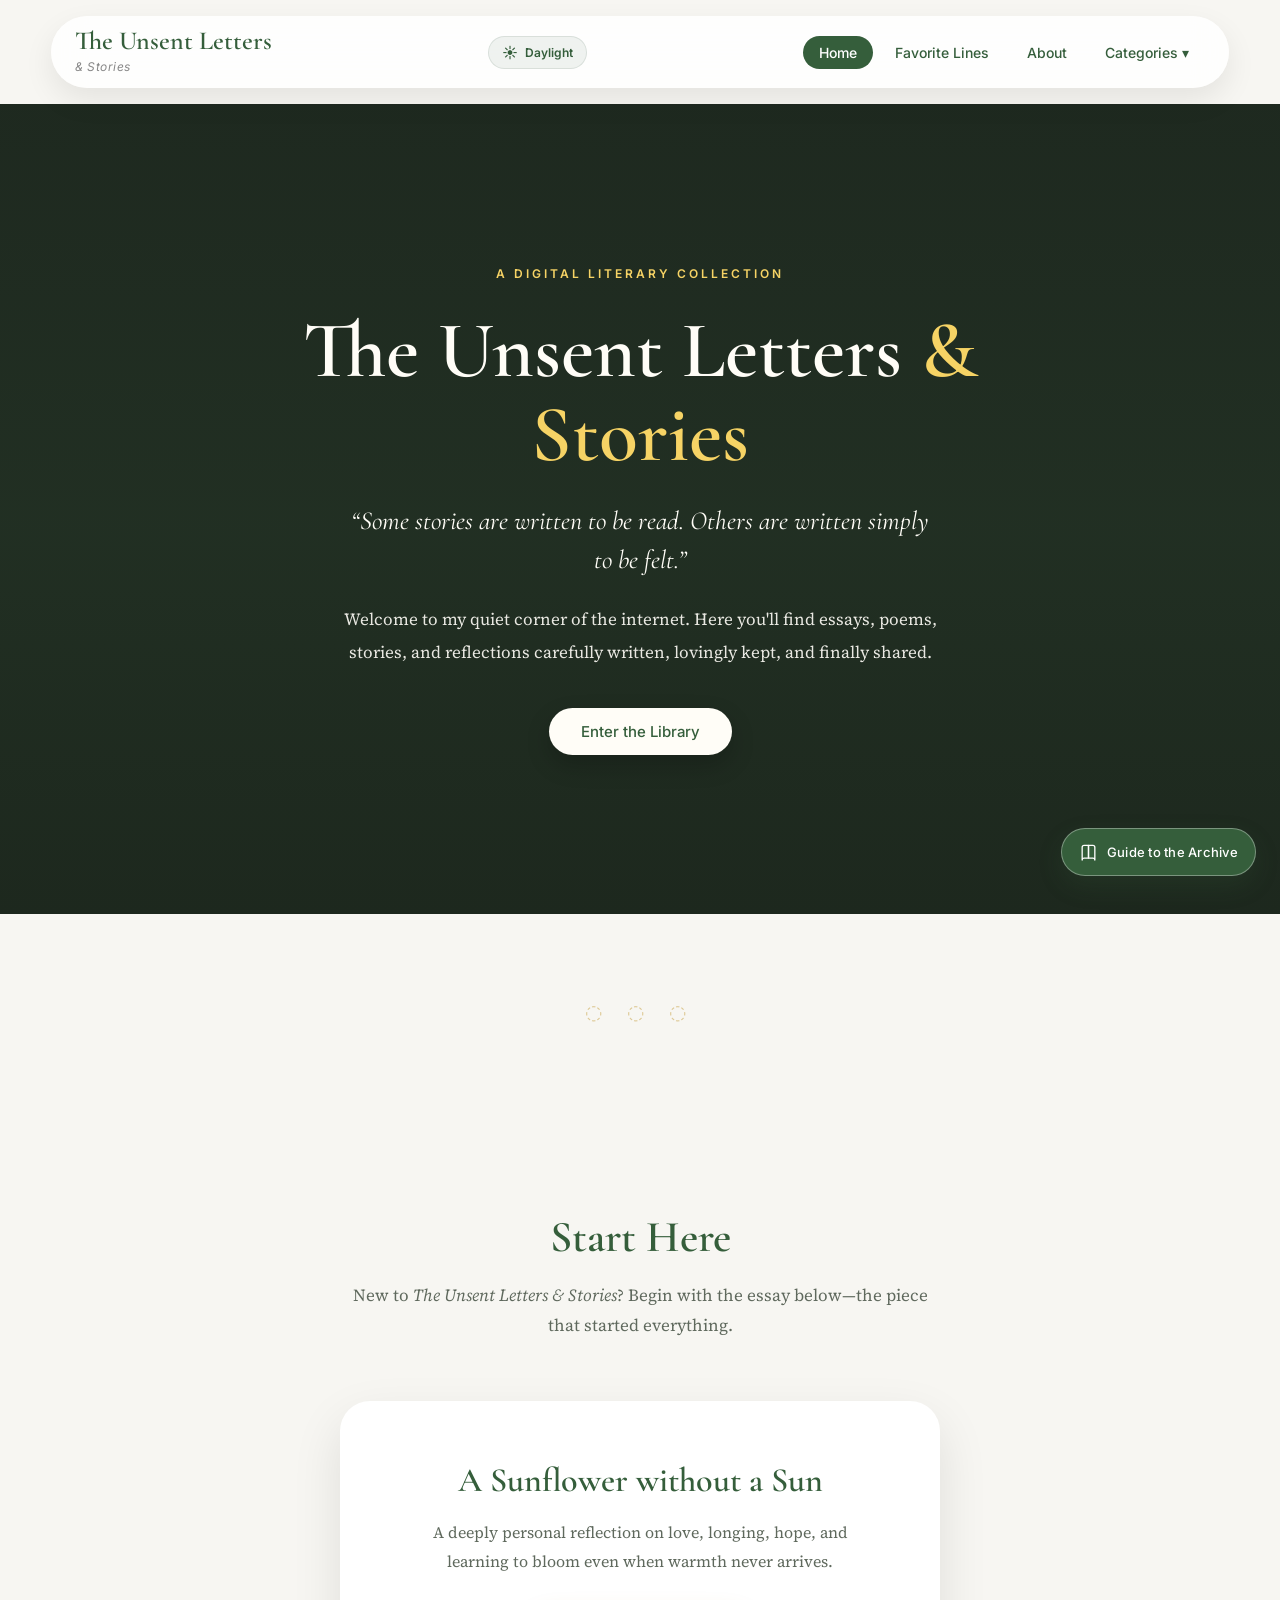
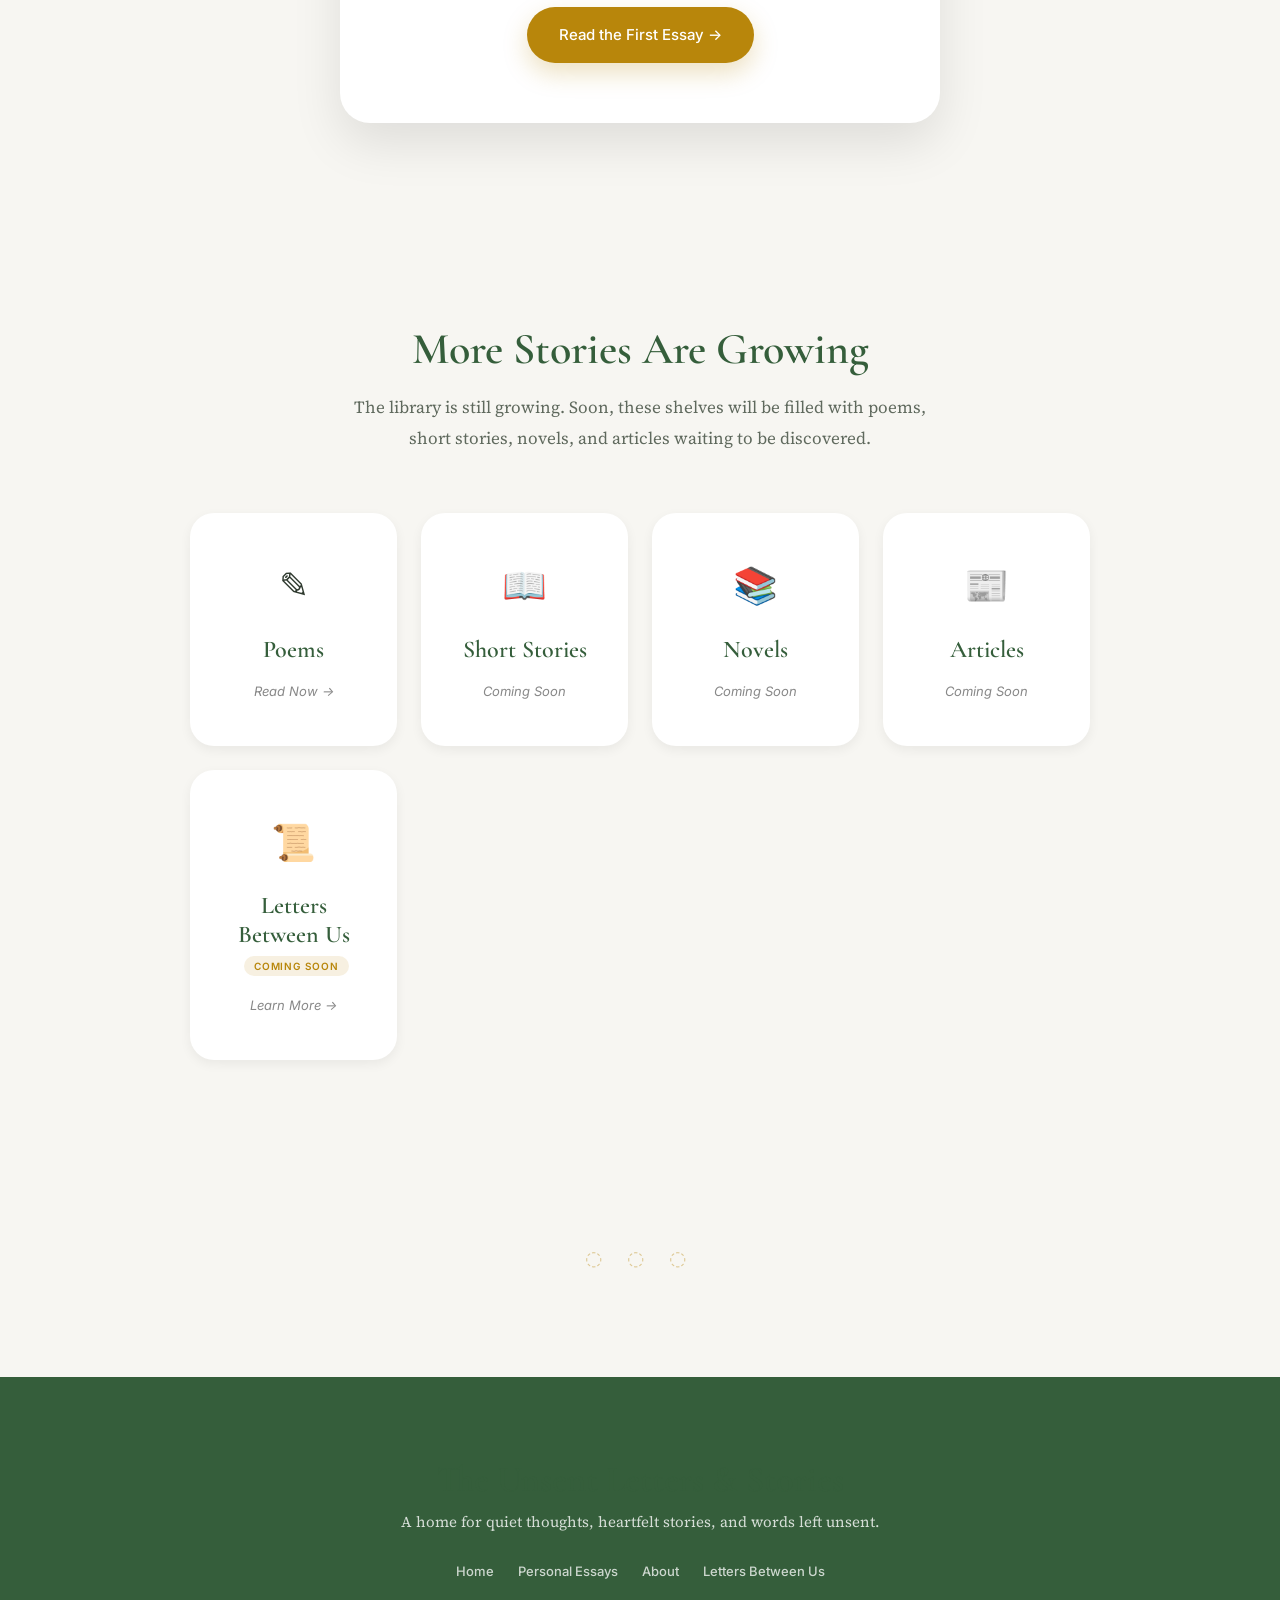
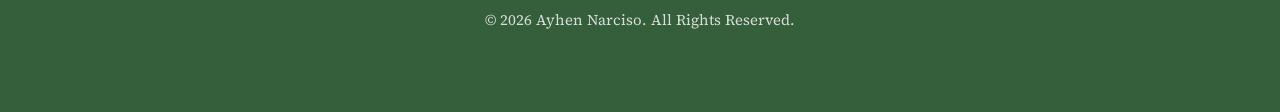
==== commit 9f200e7b: "Major Website Update: Poetry, Fresh Ink, Library Improvements & UX Enhancements This update expands " ====
--- a/index.html
+++ b/index.html
@@ -3,9 +3,9 @@
 <head>
     <meta charset="UTF-8">
     <meta name="viewport" content="width=device-width, initial-scale=1.0">
-    <title>The Unsent Letters & Stories</title>
-    <script src="theme.js"></script>
-    <link rel="stylesheet" href="style.css">
+    <title>The Unsent Letters & Stories</title>
+    <script src="theme.js"></script>
+    <link rel="stylesheet" href="style.css">
     <link rel="icon" type="image/png" href="assets/icons/favicon.png">
 
     <!-- Google Fonts -->
@@ -32,16 +32,17 @@
 
         <ul class="nav-menu">
             <li><a href="index.html" class="active">Home</a></li>
-            <li><a href="essays.html">Personal Essays</a></li>
             <li><a href="quotes.html">Favorite Lines</a></li>
             <li><a href="about.html">About</a></li>
             <li class="dropdown">
-                <a href="#" class="dropdown-toggle">More ▾</a>
+                <a href="#" class="dropdown-toggle">Categories ▾</a>
                 <ul class="dropdown-menu">
-                    <li><a href="#">Poems</a></li>
+                    <li><a href="essays.html">Personal Essays</a></li>
+                    <li><a href="poems/index.html">Poems</a></li>
                     <li><a href="#">Short Stories</a></li>
                     <li><a href="#">Novels</a></li>
                     <li><a href="#">Articles</a></li>
+                    <li><a href="letters-between-us.html">Letters Between Us</a></li>
                 </ul>
             </li>
         </ul>
@@ -65,7 +66,7 @@
                 Welcome to my quiet corner of the internet. Here you'll find essays, poems, stories, and reflections carefully written, lovingly kept, and finally shared.
             </p>
 
-            <a href="essays.html" class="btn">Enter the Library</a>
+            <button id="libraryTrigger" class="btn">Enter the Library</button>
         </div>
     </section>
 
@@ -95,11 +96,11 @@
         </p>
 
         <div class="coming-grid">
-            <div class="coming-card">
+            <a href="poems/index.html" class="coming-card" style="text-decoration:none;color:inherit;display:block;">
                 <span class="card-icon">&#9998;</span>
                 <h3>Poems</h3>
-                <span class="card-status">Coming Soon</span>
-            </div>
+                <span class="card-status">Read Now &rarr;</span>
+            </a>
             <div class="coming-card">
                 <span class="card-icon">&#128214;</span>
                 <h3>Short Stories</h3>
@@ -115,6 +116,11 @@
                 <h3>Articles</h3>
                 <span class="card-status">Coming Soon</span>
             </div>
+            <a href="letters-between-us.html" class="coming-card" style="text-decoration:none;color:inherit;display:block;">
+                <span class="card-icon">&#128220;</span>
+                <h3>Letters Between Us <span class="coming-badge">Coming Soon</span></h3>
+                <span class="card-status">Learn More &rarr;</span>
+            </a>
         </div>
     </section>
 
@@ -129,6 +135,7 @@
             <a href="index.html">Home</a>
             <a href="essays.html">Personal Essays</a>
             <a href="about.html">About</a>
+            <a href="letters-between-us.html">Letters Between Us</a>
         </div>
 
         <p class="footer-copy">&copy; 2026 Ayhen Narciso. All Rights Reserved.</p>
@@ -136,6 +143,56 @@
 
     <button id="topButton" aria-label="Back to top">&uarr;</button>
 
+    <!-- Library Entry Modal -->
+    <div class="library-modal" id="libraryModal" role="dialog" aria-modal="true" aria-labelledby="libraryModalTitle" aria-hidden="true">
+        <div class="library-modal-overlay"></div>
+        <div class="library-modal-panel" role="document">
+            <button class="library-modal-close" type="button" aria-label="Close library">&times;</button>
+
+            <p class="library-modal-eyebrow">The Unsent Letters &amp; Stories</p>
+            <h2 id="libraryModalTitle">Choose a Room</h2>
+            <p class="library-modal-intro">Every shelf holds a different kind of quiet. Find the one that calls to you.</p>
+
+            <div class="library-category-grid">
+                <a href="essays.html" class="library-category-card">
+                    <span class="library-category-icon">&#128214;</span>
+                    <span class="library-category-title">Personal Essays</span>
+                    <span class="library-category-badge library-category-badge--available">Available</span>
+                </a>
+
+                <a href="poems/index.html" class="library-category-card">
+                    <span class="library-category-icon">&#127769;</span>
+                    <span class="library-category-title">Poems</span>
+                    <span class="library-category-badge library-category-badge--available">Available</span>
+                </a>
+
+                <div class="library-category-card library-category-card--disabled">
+                    <span class="library-category-icon">&#128214;</span>
+                    <span class="library-category-title">Short Stories</span>
+                    <span class="library-category-badge library-category-badge--coming">Coming Soon</span>
+                </div>
+
+                <div class="library-category-card library-category-card--disabled">
+                    <span class="library-category-icon">&#128218;</span>
+                    <span class="library-category-title">Novels</span>
+                    <span class="library-category-badge library-category-badge--coming">Coming Soon</span>
+                </div>
+
+                <div class="library-category-card library-category-card--disabled">
+                    <span class="library-category-icon">&#128240;</span>
+                    <span class="library-category-title">Articles</span>
+                    <span class="library-category-badge library-category-badge--coming">Coming Soon</span>
+                </div>
+
+                <a href="letters-between-us.html" class="library-category-card" style="text-decoration:none;">
+                    <span class="library-category-icon">&#128220;</span>
+                    <span class="library-category-title">Letters Between Us</span>
+                    <span class="library-category-badge library-category-badge--coming">Coming Soon</span>
+                </a>
+            </div>
+        </div>
+    </div>
+
     <script src="script.js"></script>
 </body>
-</html>
+</html>
--- a/style.css
+++ b/style.css
@@ -146,6 +146,23 @@
   --library-card-icon-bg: rgba(184, 134, 11, 0.12);
   --library-card-badge: var(--accent-gold);
 
+  /* Library modal tokens (Daylight) */
+  --library-modal-overlay: rgba(31, 45, 33, 0.55);
+  --library-modal-panel-bg: var(--surface-raised);
+  --library-modal-panel-border: var(--border);
+  --library-modal-panel-shadow: 0 28px 70px rgba(20, 34, 22, 0.28);
+  --library-modal-close-hover-bg: rgba(53, 94, 59, 0.08);
+  --library-category-card-bg: var(--surface);
+  --library-category-card-border: rgba(53, 94, 59, 0.10);
+  --library-category-card-shadow: 0 6px 18px rgba(43, 52, 39, 0.06);
+  --library-category-card-shadow-hover: 0 14px 32px rgba(43, 52, 39, 0.12);
+  --library-category-card-disabled-opacity: 0.55;
+  --library-category-icon-bg: rgba(184, 134, 11, 0.10);
+  --library-badge-available-bg: rgba(53, 94, 59, 0.10);
+  --library-badge-available-color: var(--accent);
+  --library-badge-coming-bg: rgba(184, 134, 11, 0.12);
+  --library-badge-coming-color: var(--accent-gold);
+
   --progress-bar-bg: var(--accent-gold);
 
   --toggle-bg: rgba(53, 94, 59, 0.07);
@@ -163,6 +180,19 @@
   --library-decoration-secondary: rgba(212, 160, 48, 0.11);
   --article-vignette: radial-gradient(circle at 50% 45%, transparent 0, rgba(18, 28, 20, 0.18) 100%);
   --article-icon-shadow: 0 2px 12px rgba(0, 0, 0, 0.3);
+
+  /* Poem-specific tokens (Daylight) */
+  --poem-wilted-overlay: linear-gradient(180deg, rgba(92, 24, 34, 0.48), rgba(68, 18, 26, 0.76));
+  --poem-wilted-wash: radial-gradient(circle at 25% 18%, rgba(230, 150, 160, 0.15), transparent 28%), linear-gradient(180deg, #FDF5F5 0%, #FDF0F0 56%, var(--background) 100%);
+  --poem-wilted-hero: url('https://images.unsplash.com/photo-1518621736915-f3b1c41bfd00?auto=format&fit=crop&q=82&w=2200');
+  --poem-wilted-accent: #B8404A;
+  --poem-petal-color: rgba(184, 64, 74, 0.2);
+
+  --poem-raindrops-overlay: linear-gradient(180deg, rgba(30, 60, 55, 0.44), rgba(20, 48, 42, 0.74));
+  --poem-raindrops-wash: radial-gradient(circle at 78% 22%, rgba(180, 210, 195, 0.16), transparent 26%), linear-gradient(180deg, #F0F7F3 0%, var(--background-subtle) 58%, var(--background) 100%);
+  --poem-raindrops-hero: url('https://images.unsplash.com/photo-1534274988757-a28bf1a57c17?auto=format&fit=crop&q=82&w=2200');
+  --poem-raindrops-accent: #5A8F7C;
+  --poem-raindrop-color: rgba(90, 143, 124, 0.2);
 
   --essay-accent-sunflower: #B8860B;
   --essay-accent-blizzard: #67889B;
@@ -610,7 +640,7 @@
 .nav-menu {
   display: flex;
   align-items: center;
-  gap: 4px;
+  gap: 6px;
   list-style: none;
 }
 
@@ -619,7 +649,7 @@
   font-size: 14px;
   font-weight: 500;
   color: var(--accent);
-  padding: 8px 18px;
+  padding: 8px 16px;
   border-radius: var(--radius-round);
   transition: all var(--transition-fast);
   white-space: nowrap;
@@ -672,7 +702,7 @@
   border-radius: var(--radius-md);
   box-shadow: var(--dropdown-shadow);
   padding: 8px;
-  min-width: 160px;
+  min-width: 185px;
   list-style: none;
   margin-top: 8px;
   z-index: 1001;
@@ -893,6 +923,144 @@
   --article-hero-image: url('https://images.unsplash.com/photo-1549490349-8643362247b5?auto=format&fit=crop&q=82&w=2200');
   --article-hero-overlay: var(--article-eccentric-overlay);
   --article-page-wash: var(--article-eccentric-wash);
+}
+
+/* Poem atmospheres */
+.poem-wilted {
+  --article-hero-image: var(--poem-wilted-hero);
+  --article-hero-overlay: var(--poem-wilted-overlay);
+  --article-page-wash: var(--poem-wilted-wash);
+  --poem-accent: var(--poem-wilted-accent);
+}
+
+.poem-raindrops {
+  --article-hero-image: var(--poem-raindrops-hero);
+  --article-hero-overlay: var(--poem-raindrops-overlay);
+  --article-page-wash: var(--poem-raindrops-wash);
+  --poem-accent: var(--poem-raindrops-accent);
+}
+
+/* Poem stanzas styling */
+.article-content .poem-stanza {
+  font-family: var(--font-heading);
+  font-size: 19px;
+  line-height: 2.2;
+  text-align: center;
+  max-width: 560px;
+  margin-left: auto;
+  margin-right: auto;
+  margin-bottom: var(--space-lg);
+  color: var(--text-primary);
+}
+
+.article-content .poem-stanza p {
+  margin-bottom: 0.15em;
+}
+
+/* Remove drop cap for poem pages */
+.poem-wilted .article-content p:first-of-type::first-letter,
+.poem-raindrops .article-content p:first-of-type::first-letter {
+  font-size: inherit;
+  float: none;
+  line-height: inherit;
+  margin: 0;
+  color: inherit;
+  font-weight: inherit;
+}
+
+/* Poem title in header */
+.poem-wilted .article-header h1,
+.poem-raindrops .article-header h1 {
+  font-size: 56px;
+}
+
+/* =========================================
+   POEM DECORATIVE ANIMATIONS
+   ========================================= */
+
+/* Floating Petals (Wilted Flower) */
+.poem-petals {
+  position: fixed;
+  inset: 0;
+  pointer-events: none;
+  z-index: 1;
+  overflow: hidden;
+}
+
+.poem-petal {
+  position: absolute;
+  top: -20px;
+  width: 14px;
+  height: 14px;
+  background: var(--poem-petal-color, rgba(184, 64, 74, 0.2));
+  border-radius: 50% 0 50% 0;
+  opacity: 0;
+  animation: petalFall linear infinite;
+}
+
+.poem-petal:nth-child(1) { left: 10%; animation-duration: 12s; animation-delay: 0s; width: 12px; height: 12px; }
+.poem-petal:nth-child(2) { left: 25%; animation-duration: 15s; animation-delay: 2s; width: 10px; height: 10px; }
+.poem-petal:nth-child(3) { left: 45%; animation-duration: 11s; animation-delay: 4s; width: 14px; height: 14px; }
+.poem-petal:nth-child(4) { left: 65%; animation-duration: 14s; animation-delay: 1s; width: 11px; height: 11px; }
+.poem-petal:nth-child(5) { left: 80%; animation-duration: 13s; animation-delay: 3s; width: 13px; height: 13px; }
+.poem-petal:nth-child(6) { left: 35%; animation-duration: 16s; animation-delay: 5s; width: 9px; height: 9px; }
+.poem-petal:nth-child(7) { left: 55%; animation-duration: 10s; animation-delay: 2.5s; width: 12px; height: 12px; }
+.poem-petal:nth-child(8) { left: 90%; animation-duration: 14s; animation-delay: 4.5s; width: 10px; height: 10px; }
+
+@keyframes petalFall {
+  0% { transform: translateY(-20px) rotate(0deg); opacity: 0; }
+  10% { opacity: 0.6; }
+  90% { opacity: 0.4; }
+  100% { transform: translateY(calc(100vh + 20px)) rotate(360deg); opacity: 0; }
+}
+
+/* Drifting Raindrops (Raindrops) */
+.poem-raindrops-container {
+  position: fixed;
+  inset: 0;
+  pointer-events: none;
+  z-index: 1;
+  overflow: hidden;
+}
+
+.poem-raindrop {
+  position: absolute;
+  top: -15px;
+  width: 2px;
+  height: 18px;
+  background: var(--poem-raindrop-color, rgba(90, 143, 124, 0.2));
+  border-radius: 1px;
+  opacity: 0;
+  animation: raindropFall linear infinite;
+}
+
+.poem-raindrop:nth-child(1) { left: 8%; animation-duration: 2.5s; animation-delay: 0s; }
+.poem-raindrop:nth-child(2) { left: 20%; animation-duration: 3.2s; animation-delay: 0.8s; }
+.poem-raindrop:nth-child(3) { left: 32%; animation-duration: 2.8s; animation-delay: 1.5s; }
+.poem-raindrop:nth-child(4) { left: 45%; animation-duration: 3.5s; animation-delay: 0.3s; }
+.poem-raindrop:nth-child(5) { left: 55%; animation-duration: 2.6s; animation-delay: 2s; }
+.poem-raindrop:nth-child(6) { left: 68%; animation-duration: 3s; animation-delay: 1s; }
+.poem-raindrop:nth-child(7) { left: 78%; animation-duration: 2.9s; animation-delay: 0.5s; }
+.poem-raindrop:nth-child(8) { left: 88%; animation-duration: 3.3s; animation-delay: 1.8s; }
+.poem-raindrop:nth-child(9) { left: 15%; animation-duration: 2.7s; animation-delay: 2.2s; }
+.poem-raindrop:nth-child(10) { left: 72%; animation-duration: 3.1s; animation-delay: 0.1s; }
+.poem-raindrop:nth-child(11) { left: 40%; animation-duration: 2.4s; animation-delay: 1.2s; }
+.poem-raindrop:nth-child(12) { left: 95%; animation-duration: 3.4s; animation-delay: 0.6s; }
+
+@keyframes raindropFall {
+  0% { transform: translateY(-15px); opacity: 0; }
+  15% { opacity: 0.5; }
+  85% { opacity: 0.3; }
+  100% { transform: translateY(calc(100vh + 15px)); opacity: 0; }
+}
+
+/* Reduced motion for poems */
+@media (prefers-reduced-motion: reduce) {
+  .poem-petal,
+  .poem-raindrop {
+    animation: none !important;
+    display: none;
+  }
 }
 
 /* Moonlight article content adjustments */
@@ -1281,6 +1449,216 @@
 }
 
 /* =========================================
+   LIBRARY ENTRY MODAL
+   ========================================= */
+
+.library-modal {
+  position: fixed;
+  inset: 0;
+  z-index: 3000;
+  display: grid;
+  place-items: center;
+  padding: 24px;
+  overflow-y: auto;
+  opacity: 0;
+  visibility: hidden;
+  pointer-events: none;
+  transition: opacity 0.3s ease, visibility 0s linear 0.3s;
+}
+
+.library-modal.is-open {
+  opacity: 1;
+  visibility: visible;
+  pointer-events: auto;
+  transition-delay: 0s;
+}
+
+.library-modal-overlay {
+  position: absolute;
+  inset: 0;
+  background: var(--library-modal-overlay);
+  backdrop-filter: blur(9px);
+  -webkit-backdrop-filter: blur(9px);
+}
+
+.library-modal-panel {
+  position: relative;
+  width: min(100%, 640px);
+  max-height: min(760px, calc(100vh - 48px));
+  padding: 48px;
+  overflow-y: auto;
+  border: 1px solid var(--library-modal-panel-border);
+  border-radius: var(--radius-xl);
+  background: var(--library-modal-panel-bg);
+  box-shadow: var(--library-modal-panel-shadow);
+  opacity: 0;
+  transform: translateY(24px) scale(0.98);
+  transition: opacity 0.35s ease, transform 0.4s cubic-bezier(0.2, 0.8, 0.2, 1);
+  text-align: center;
+}
+
+.library-modal.is-open .library-modal-panel {
+  opacity: 1;
+  transform: translateY(0) scale(1);
+}
+
+.library-modal-close {
+  position: absolute;
+  top: 16px;
+  right: 18px;
+  width: 38px;
+  height: 38px;
+  border: 0;
+  border-radius: 50%;
+  background: transparent;
+  color: var(--text-secondary);
+  cursor: pointer;
+  font-family: var(--font-heading);
+  font-size: 32px;
+  line-height: 1;
+  transition: background var(--transition-fast), color var(--transition-fast), transform var(--transition-fast);
+  z-index: 1;
+}
+
+.library-modal-close:hover {
+  background: var(--library-modal-close-hover-bg);
+  color: var(--accent);
+  transform: rotate(90deg);
+}
+
+.library-modal-close:focus-visible {
+  outline: 3px solid var(--focus-ring);
+  outline-offset: 3px;
+}
+
+.library-modal-eyebrow {
+  margin-bottom: 4px;
+  color: var(--accent-hover);
+  font-family: var(--font-nav);
+  font-size: 11px;
+  font-weight: 600;
+  letter-spacing: 2px;
+  text-transform: uppercase;
+}
+
+.library-modal-panel h2 {
+  margin-bottom: 8px;
+  padding-right: 0;
+  font-size: 42px;
+}
+
+.library-modal-intro {
+  margin-bottom: 32px;
+  color: var(--text-secondary);
+  font-size: 16px;
+  line-height: 1.6;
+  max-width: 480px;
+  margin-left: auto;
+  margin-right: auto;
+}
+
+/* Category grid */
+.library-category-grid {
+  display: grid;
+  grid-template-columns: repeat(auto-fit, minmax(170px, 1fr));
+  gap: 16px;
+  max-width: 100%;
+}
+
+.library-category-card {
+  display: flex;
+  flex-direction: column;
+  align-items: center;
+  gap: 10px;
+  padding: 28px 20px 24px;
+  border-radius: var(--radius-lg);
+  background: var(--library-category-card-bg);
+  border: 1px solid var(--library-category-card-border);
+  box-shadow: var(--library-category-card-shadow);
+  transition: all var(--transition-base);
+  text-decoration: none;
+  cursor: pointer;
+  position: relative;
+  overflow: hidden;
+}
+
+.library-category-card:hover {
+  transform: translateY(-6px);
+  box-shadow: var(--library-category-card-shadow-hover);
+  border-color: var(--accent);
+}
+
+.library-category-card:focus-visible {
+  outline: 3px solid var(--focus-ring);
+  outline-offset: 3px;
+}
+
+/* Disabled cards */
+.library-category-card--disabled {
+  opacity: var(--library-category-card-disabled-opacity);
+  cursor: default;
+  pointer-events: none;
+  filter: grayscale(0.3);
+}
+
+.library-category-card--disabled:hover {
+  transform: none;
+  box-shadow: var(--library-category-card-shadow);
+  border-color: var(--library-category-card-border);
+}
+
+.library-category-icon {
+  font-size: 36px;
+  line-height: 1;
+  display: inline-flex;
+  align-items: center;
+  justify-content: center;
+  width: 56px;
+  height: 56px;
+  border-radius: 50%;
+  background: var(--library-category-icon-bg);
+  transition: transform var(--transition-fast);
+}
+
+.library-category-card:hover .library-category-icon {
+  transform: translateY(-2px) scale(1.05);
+}
+
+.library-category-title {
+  font-family: var(--font-heading);
+  font-size: 20px;
+  font-weight: 600;
+  color: var(--accent);
+  line-height: 1.2;
+}
+
+.library-category-badge {
+  font-family: var(--font-nav);
+  font-size: 11px;
+  font-weight: 600;
+  letter-spacing: 0.5px;
+  padding: 4px 12px;
+  border-radius: var(--radius-round);
+  display: inline-block;
+  line-height: 1.4;
+}
+
+.library-category-badge--available {
+  background: var(--library-badge-available-bg);
+  color: var(--library-badge-available-color);
+}
+
+.library-category-badge--coming {
+  background: var(--library-badge-coming-bg);
+  color: var(--library-badge-coming-color);
+}
+
+/* Scroll lock */
+body.library-modal-open {
+  overflow: hidden;
+}
+
+/* =========================================
    SECTION DIVIDER
    ========================================= */
 
@@ -2106,6 +2484,224 @@
 .essay-card-peace { --card-accent: var(--essay-accent-peace); }
 
 /* =========================================
+   LETTERS BETWEEN US — Dedicated Landing Page
+   ========================================= */
+
+.letters-page {
+  background: var(--library-page-bg);
+}
+
+/* Hero */
+.letters-hero {
+  min-height: 70vh;
+  display: flex;
+  justify-content: center;
+  align-items: center;
+  text-align: center;
+  padding: var(--space-3xl) var(--space-md);
+  position: relative;
+  isolation: isolate;
+  overflow: hidden;
+}
+
+.letters-hero-content {
+  max-width: 700px;
+}
+
+.letters-hero-icon {
+  display: inline-flex;
+  align-items: center;
+  justify-content: center;
+  width: 72px;
+  height: 72px;
+  margin-bottom: var(--space-md);
+  border-radius: 50%;
+  background: var(--library-card-icon-bg);
+  font-size: 32px;
+  transition: transform var(--transition-fast);
+}
+
+.letters-hero-content h1 {
+  font-family: var(--font-heading);
+  font-size: 56px;
+  color: var(--accent);
+  margin-bottom: var(--space-sm);
+  line-height: 1.15;
+}
+
+.letters-hero-description {
+  font-family: var(--font-body);
+  font-size: 17px;
+  line-height: 1.9;
+  color: var(--text-secondary);
+  max-width: 620px;
+  margin: 0 auto;
+}
+
+/* Invitation Card */
+.letters-invitation {
+  max-width: 620px;
+  margin: 0 auto;
+  padding: 0 var(--space-md);
+}
+
+.letters-invitation-card {
+  text-align: center;
+  padding: var(--space-xl) var(--space-lg);
+  border-radius: var(--radius-xl);
+  background: var(--card-bg);
+  border: 1px solid var(--border);
+  box-shadow: var(--shadow-md);
+  transition: all var(--transition-base);
+}
+
+.letters-invitation-card:hover {
+  transform: translateY(-4px);
+  box-shadow: var(--shadow-lg);
+  border-color: var(--accent-gold);
+}
+
+.letters-invitation-icon {
+  font-size: 42px;
+  line-height: 1;
+  margin-bottom: var(--space-sm);
+}
+
+.letters-invitation-card h2 {
+  font-family: var(--font-heading);
+  font-size: 28px;
+  color: var(--accent);
+  margin-bottom: var(--space-sm);
+}
+
+.letters-status-badge {
+  display: inline-block;
+  font-family: var(--font-nav);
+  font-size: 12px;
+  font-weight: 600;
+  letter-spacing: 1.2px;
+  text-transform: uppercase;
+  padding: 8px 20px;
+  border-radius: var(--radius-round);
+  background: var(--library-badge-coming-bg);
+  color: var(--library-badge-coming-color);
+  margin-bottom: var(--space-md);
+  animation: lettersPulse 2s ease-in-out infinite;
+}
+
+@keyframes lettersPulse {
+  0%, 100% { opacity: 1; }
+  50% { opacity: 0.7; }
+}
+
+.letters-invitation-text {
+  font-family: var(--font-body);
+  font-size: 16px;
+  line-height: 1.85;
+  color: var(--text-secondary);
+  max-width: 520px;
+  margin: 0 auto var(--space-lg);
+}
+
+/* Disabled Button */
+.letters-btn-disabled {
+  display: inline-block;
+  font-family: var(--font-nav);
+  font-size: 14px;
+  font-weight: 500;
+  padding: 14px 32px;
+  border-radius: var(--radius-round);
+  background: var(--toggle-bg);
+  color: var(--text-muted);
+  border: 1px solid var(--border);
+  cursor: not-allowed;
+  opacity: 0.65;
+  transition: all var(--transition-fast);
+  pointer-events: none;
+}
+
+/* Closing Message */
+.letters-closing {
+  max-width: 620px;
+  margin: 0 auto;
+  padding: 0 var(--space-md) var(--space-2xl);
+  text-align: center;
+}
+
+.letters-closing-text {
+  font-family: var(--font-heading);
+  font-size: 22px;
+  font-style: italic;
+  line-height: 1.8;
+  color: var(--text-secondary);
+  max-width: 540px;
+  margin: 0 auto var(--space-md);
+}
+
+.letters-closing-decoration {
+  font-size: 18px;
+  color: var(--accent-gold);
+  letter-spacing: 8px;
+  opacity: 0.4;
+}
+
+/* Coming Soon Badge (used on homepage cards) */
+.coming-badge {
+  display: inline-block;
+  font-family: var(--font-nav);
+  font-size: 10px;
+  font-weight: 600;
+  letter-spacing: 0.8px;
+  text-transform: uppercase;
+  padding: 3px 10px;
+  border-radius: var(--radius-round);
+  background: var(--library-badge-coming-bg);
+  color: var(--library-badge-coming-color);
+  margin-left: 6px;
+  vertical-align: middle;
+  line-height: 1.4;
+  animation: lettersPulse 2s ease-in-out infinite;
+}
+
+/* Moonlight theme adjustments */
+html[data-theme="moonlight"] .letters-invitation-card:hover {
+  border-color: var(--accent-gold);
+}
+
+html[data-theme="moonlight"] .letters-btn-disabled {
+  background: rgba(228, 199, 130, 0.08);
+  border-color: var(--border);
+}
+
+/* Mobile responsive */
+@media (max-width: 768px) {
+  .letters-hero {
+    min-height: auto;
+    padding: var(--space-2xl) var(--space-md);
+  }
+
+  .letters-hero-content h1 {
+    font-size: 40px;
+  }
+
+  .letters-hero-description {
+    font-size: 16px;
+  }
+
+  .letters-invitation-card {
+    padding: var(--space-lg) var(--space-md);
+  }
+
+  .letters-invitation-card h2 {
+    font-size: 24px;
+  }
+
+  .letters-closing-text {
+    font-size: 19px;
+  }
+}
+
+/* =========================================
    ABOUT PAGE
    ========================================= */
 
@@ -2163,14 +2759,18 @@
 }
 
 /* =========================================
-   QUOTES PAGE
+   FAVORITE LINES PAGE — Enhanced Quote Gallery
    ========================================= */
 
 .quotes-page {
-  max-width: 900px;
+  max-width: 1100px;
   margin: var(--space-3xl) auto;
   padding: 0 var(--space-md);
+}
+
+.quotes-header {
   text-align: center;
+  margin-bottom: var(--space-lg);
 }
 
 .quotes-page h2 {
@@ -2180,44 +2780,595 @@
 .quotes-intro {
   color: var(--text-secondary);
   font-style: italic;
-  margin-bottom: var(--space-xl);
+  margin-bottom: 0;
   line-height: 1.8;
   font-size: 17px;
-}
+  max-width: 620px;
+  margin-left: auto;
+  margin-right: auto;
+}
+
+/* ---- Controls Toolbar ---- */
+
+.quote-controls-bar {
+  display: flex;
+  flex-wrap: wrap;
+  align-items: center;
+  justify-content: space-between;
+  gap: var(--space-sm);
+  max-width: 1000px;
+  margin: var(--space-lg) auto;
+  padding: var(--space-sm) var(--space-md);
+  background: var(--surface);
+  border: 1px solid var(--border);
+  border-radius: var(--radius-lg);
+  box-shadow: var(--shadow-sm);
+  transition: background var(--transition-base), border-color var(--transition-base), box-shadow var(--transition-base);
+}
+
+.quote-controls-group {
+  display: flex;
+  flex-wrap: wrap;
+  align-items: center;
+  gap: var(--space-sm);
+  flex: 1 1 auto;
+}
+
+/* Search */
+.quote-search-wrapper {
+  position: relative;
+  flex: 1 1 220px;
+  min-width: 160px;
+}
+
+.quote-search-icon {
+  position: absolute;
+  top: 50%;
+  left: 14px;
+  transform: translateY(-50%);
+  color: var(--text-muted);
+  pointer-events: none;
+}
+
+.quote-search-input {
+  width: 100%;
+  padding: 10px 14px 10px 40px;
+  border: 1px solid var(--search-border);
+  border-radius: var(--radius-round);
+  font-family: var(--font-nav);
+  font-size: 14px;
+  background: var(--search-bg);
+  color: var(--text-primary);
+  outline: none;
+  transition: all var(--transition-fast);
+}
+
+.quote-search-input:focus {
+  border-color: var(--accent);
+  box-shadow: var(--search-focus-shadow);
+}
+
+.quote-search-input::placeholder {
+  color: var(--text-muted);
+}
+
+/* Filter / Sort selects */
+.quote-filter-wrapper {
+  position: relative;
+  min-width: 130px;
+}
+
+.quote-select {
+  width: 100%;
+  padding: 10px 32px 10px 14px;
+  border: 1px solid var(--search-border);
+  border-radius: var(--radius-round);
+  font-family: var(--font-nav);
+  font-size: 14px;
+  background: var(--search-bg);
+  color: var(--text-primary);
+  outline: none;
+  cursor: pointer;
+  transition: all var(--transition-fast);
+  appearance: none;
+  -webkit-appearance: none;
+  -moz-appearance: none;
+  background-image: url("data:image/svg+xml,%3Csvg xmlns='http://www.w3.org/2000/svg' width='12' height='8' viewBox='0 0 12 8'%3E%3Cpath d='M1 1l5 5 5-5' fill='none' stroke='%23888' stroke-width='1.5' stroke-linecap='round' stroke-linejoin='round'/%3E%3C/svg%3E");
+  background-repeat: no-repeat;
+  background-position: right 12px center;
+}
+
+.quote-select:focus {
+  border-color: var(--accent);
+  box-shadow: var(--search-focus-shadow);
+}
+
+/* Random button */
+.btn-random {
+  display: inline-flex;
+  align-items: center;
+  gap: 8px;
+  padding: 10px 20px;
+  font-size: 14px;
+  white-space: nowrap;
+  flex-shrink: 0;
+}
+
+.btn-random-icon {
+  font-size: 18px;
+  line-height: 1;
+}
+
+/* Quote counter */
+.quote-counter {
+  text-align: center;
+  font-family: var(--font-nav);
+  font-size: 13px;
+  color: var(--text-muted);
+  margin: 0 auto var(--space-md);
+}
+
+/* ---- Quote Gallery Grid ---- */
 
 .quote-gallery {
   display: grid;
-  grid-template-columns: repeat(auto-fill, minmax(280px, 1fr));
-  gap: var(--space-md);
-}
-
-.line-card {
+  grid-template-columns: repeat(auto-fill, minmax(300px, 1fr));
+  gap: 28px;
+  max-width: 1000px;
+  margin: 0 auto;
+}
+
+/* ---- Favorite Line Card ---- */
+
+.favorite-line-card {
+  position: relative;
+  display: flex;
+  flex-direction: column;
   background: var(--line-card-bg);
-  padding: var(--space-lg);
   border-radius: var(--radius-lg);
+  padding: var(--space-lg) var(--space-lg) var(--space-md);
   box-shadow: var(--line-card-shadow);
+  border: 1px solid var(--border);
   transition: all var(--transition-base);
+  cursor: pointer;
   text-align: left;
-}
-
-.line-card:hover {
-  transform: translateY(-4px);
+  overflow: hidden;
+}
+
+.favorite-line-card::before {
+  content: '';
+  position: absolute;
+  top: 0;
+  left: 0;
+  right: 0;
+  height: 4px;
+  background: var(--card-underline, var(--accent-gold));
+  opacity: 0.6;
+  transition: height var(--transition-fast), opacity var(--transition-fast);
+}
+
+.favorite-line-card:hover {
+  transform: translateY(-6px);
   box-shadow: var(--line-card-shadow-hover);
-}
-
-.line-card p {
+  border-color: var(--card-underline, var(--accent-gold));
+}
+
+.favorite-line-card:hover::before {
+  height: 5px;
+  opacity: 1;
+}
+
+.favorite-line-card:focus-visible {
+  outline: 3px solid var(--focus-ring);
+  outline-offset: 3px;
+}
+
+/* Card decorative corner */
+.favorite-line-card::after {
+  content: '\275D';
+  position: absolute;
+  top: 14px;
+  right: 18px;
+  font-size: 20px;
+  color: var(--card-underline, var(--accent-gold));
+  opacity: 0.2;
+  font-family: var(--font-heading);
+  line-height: 1;
+  transition: opacity var(--transition-fast), transform var(--transition-fast);
+}
+
+.favorite-line-card:hover::after {
+  opacity: 0.5;
+  transform: translateY(-2px);
+}
+
+/* Quote text */
+.quote-line-text {
   font-family: var(--font-heading);
   font-size: 22px;
+  font-style: italic;
+  line-height: 1.6;
+  color: var(--text-primary);
+  margin-bottom: var(--space-sm);
+  flex: 1 1 auto;
+  padding-right: 16px;
+}
+
+/* Source info */
+.quote-line-source {
+  margin-top: auto;
+  padding-top: var(--space-xs);
+}
+
+.quote-line-title {
+  display: block;
+  font-family: var(--font-heading);
+  font-size: 17px;
+  font-weight: 600;
+  color: var(--accent);
+  margin-bottom: 2px;
+}
+
+.quote-line-meta {
+  display: flex;
+  flex-wrap: wrap;
+  align-items: center;
+  gap: 10px;
+  font-family: var(--font-nav);
+  font-size: 12px;
+  color: var(--text-muted);
+}
+
+.quote-line-category {
+  display: inline-block;
+  padding: 2px 10px;
+  border-radius: var(--radius-round);
+  font-size: 11px;
+  font-weight: 600;
+  letter-spacing: 0.5px;
+  text-transform: uppercase;
+  background: var(--card-underline, var(--accent-gold));
+  color: var(--text-on-accent);
+  opacity: 0.85;
+}
+
+.quote-line-category--essay {
+  background: var(--accent);
+}
+
+.quote-line-category--poem {
+  background: var(--accent-gold);
+}
+
+/* ---- Per-Work Card Themes ---- */
+
+/* A Sunflower without a Sun */
+.quote-card-sunflower {
+  --card-underline: var(--essay-accent-sunflower);
+}
+.quote-card-sunflower .quote-line-text {
+  color: var(--text-primary);
+}
+
+/* Blizzard of Judgement */
+.quote-card-blizzard {
+  --card-underline: var(--essay-accent-blizzard);
+}
+
+/* Eccentric Feeling */
+.quote-card-eccentric {
+  --card-underline: var(--essay-accent-eccentric);
+}
+
+/* Moonbound */
+.quote-card-moonbound {
+  --card-underline: var(--essay-accent-moonbound);
+}
+
+/* The Everlasting Peace */
+.quote-card-peace {
+  --card-underline: var(--essay-accent-peace);
+}
+
+/* The Wilted Flower */
+.quote-card-wilted {
+  --card-underline: var(--poem-wilted-accent);
+}
+.quote-card-wilted::before {
+  background: linear-gradient(90deg, var(--poem-wilted-accent), var(--accent-gold));
+}
+
+/* Raindrops */
+.quote-card-raindrops {
+  --card-underline: var(--poem-raindrops-accent);
+}
+.quote-card-raindrops::before {
+  background: linear-gradient(90deg, var(--poem-raindrops-accent), var(--accent));
+}
+
+/* ---- Card Actions ---- */
+
+.quote-card-actions {
+  display: flex;
+  gap: 4px;
+  margin-top: var(--space-sm);
+  padding-top: var(--space-sm);
+  border-top: 1px solid var(--border);
+  opacity: 0.5;
+  transition: opacity var(--transition-fast);
+}
+
+.favorite-line-card:hover .quote-card-actions {
+  opacity: 1;
+}
+
+.btn-icon {
+  display: inline-flex;
+  align-items: center;
+  justify-content: center;
+  width: 34px;
+  height: 34px;
+  border: none;
+  border-radius: 50%;
+  background: transparent;
+  color: var(--text-secondary);
+  font-size: 16px;
+  cursor: pointer;
+  transition: all var(--transition-fast);
+  line-height: 1;
+  position: relative;
+}
+
+.btn-icon:hover {
+  background: var(--accent);
+  color: var(--text-on-accent);
+  transform: translateY(-2px);
+}
+
+.btn-icon:focus-visible {
+  outline: 3px solid var(--focus-ring);
+  outline-offset: 2px;
+}
+
+.btn-icon .tooltip {
+  position: absolute;
+  bottom: calc(100% + 6px);
+  left: 50%;
+  transform: translateX(-50%) translateY(4px);
+  padding: 4px 10px;
+  border-radius: 6px;
+  background: var(--accent-muted);
+  color: var(--text-on-accent);
+  font-family: var(--font-nav);
+  font-size: 11px;
+  white-space: nowrap;
+  opacity: 0;
+  pointer-events: none;
+  transition: all var(--transition-fast);
+}
+
+.btn-icon:hover .tooltip {
+  opacity: 1;
+  transform: translateX(-50%) translateY(0);
+}
+
+/* Bookmark button */
+.bookmark-btn {
+  margin-left: auto;
+}
+
+.bookmark-btn.active {
+  color: var(--accent-gold);
+}
+
+.bookmark-btn.active:hover {
+  background: rgba(184, 134, 11, 0.15);
+  color: var(--accent-gold-hover);
+}
+
+/* Tooltip for bookmark */
+.bookmark-btn .bookmark-tooltip-text {
+  position: absolute;
+  bottom: calc(100% + 6px);
+  left: 50%;
+  transform: translateX(-50%) translateY(4px);
+  padding: 4px 10px;
+  border-radius: 6px;
+  background: var(--accent-muted);
+  color: var(--text-on-accent);
+  font-family: var(--font-nav);
+  font-size: 11px;
+  white-space: nowrap;
+  opacity: 0;
+  pointer-events: none;
+  transition: all var(--transition-fast);
+}
+
+.bookmark-btn:hover .bookmark-tooltip-text {
+  opacity: 1;
+  transform: translateX(-50%) translateY(0);
+}
+
+/* Read button in card */
+.quote-read-link {
+  display: inline-block;
+  font-family: var(--font-nav);
+  font-size: 12px;
+  font-weight: 600;
+  color: var(--card-underline, var(--accent));
+  text-decoration: none;
+  padding: 6px 14px;
+  border-radius: var(--radius-round);
+  border: 1.5px solid var(--card-underline, var(--accent));
+  transition: all var(--transition-fast);
+  margin-top: var(--space-xs);
+}
+
+.quote-read-link:hover {
+  background: var(--card-underline, var(--accent));
+  color: var(--text-on-accent);
+}
+
+/* ---- Empty State ---- */
+
+.quote-empty {
+  text-align: center;
+  padding: var(--space-2xl) var(--space-md);
+  color: var(--text-muted);
+  font-family: var(--font-heading);
+  font-size: 20px;
+  font-style: italic;
+}
+
+.quote-empty p:first-child {
+  font-size: 36px;
+  margin-bottom: var(--space-sm);
+  opacity: 0.5;
+}
+
+.hidden {
+  display: none !important;
+}
+
+/* ---- Reading Modal ---- */
+
+.reading-modal {
+  position: fixed;
+  inset: 0;
+  z-index: 4000;
+  display: grid;
+  place-items: center;
+  padding: 24px;
+  overflow-y: auto;
+  opacity: 0;
+  visibility: hidden;
+  pointer-events: none;
+  transition: opacity 0.3s ease, visibility 0s linear 0.3s;
+}
+
+.reading-modal.is-open {
+  opacity: 1;
+  visibility: visible;
+  pointer-events: auto;
+  transition-delay: 0s;
+}
+
+.reading-modal-overlay {
+  position: absolute;
+  inset: 0;
+  background: var(--overlay);
+  backdrop-filter: blur(9px);
+  -webkit-backdrop-filter: blur(9px);
+}
+
+.reading-modal-panel {
+  position: relative;
+  width: min(100%, 540px);
+  max-height: min(680px, calc(100vh - 48px));
+  padding: 48px 40px;
+  overflow-y: auto;
+  border: 1px solid var(--border);
+  border-radius: var(--radius-xl);
+  background: var(--surface);
+  box-shadow: var(--shadow-lg);
+  opacity: 0;
+  transform: translateY(24px) scale(0.98);
+  transition: opacity 0.35s ease, transform 0.4s cubic-bezier(0.2, 0.8, 0.2, 1);
+  text-align: center;
+}
+
+.reading-modal.is-open .reading-modal-panel {
+  opacity: 1;
+  transform: translateY(0) scale(1);
+}
+
+.reading-modal-close {
+  position: absolute;
+  top: 16px;
+  right: 18px;
+  width: 38px;
+  height: 38px;
+  border: 0;
+  border-radius: 50%;
+  background: transparent;
+  color: var(--text-secondary);
+  cursor: pointer;
+  font-family: var(--font-heading);
+  font-size: 32px;
+  line-height: 1;
+  transition: background var(--transition-fast), color var(--transition-fast), transform var(--transition-fast);
+  z-index: 1;
+}
+
+.reading-modal-close:hover {
+  background: rgba(53, 94, 59, 0.08);
+  color: var(--accent);
+  transform: rotate(90deg);
+}
+
+.reading-modal-close:focus-visible {
+  outline: 3px solid var(--focus-ring);
+  outline-offset: 3px;
+}
+
+.reading-modal-quote {
+  margin-bottom: var(--space-md);
+}
+
+.reading-modal-text {
+  font-family: var(--font-heading);
+  font-size: 28px;
   font-style: italic;
   line-height: 1.5;
   color: var(--text-primary);
   margin-bottom: var(--space-sm);
-}
-
-.line-card span {
+  padding: 0 var(--space-sm);
+}
+
+.reading-modal-source {
+  display: flex;
+  flex-wrap: wrap;
+  justify-content: center;
+  gap: 8px;
+  margin-bottom: var(--space-lg);
+}
+
+.reading-modal-work {
+  font-family: var(--font-heading);
+  font-size: 18px;
+  font-weight: 600;
+  color: var(--accent);
+}
+
+.reading-modal-category {
   font-family: var(--font-nav);
-  font-size: 13px;
+  font-size: 12px;
   color: var(--text-muted);
+  padding: 3px 12px;
+  border-radius: var(--radius-round);
+  background: var(--accent);
+  color: var(--text-on-accent);
+  display: inline-flex;
+  align-items: center;
+}
+
+.reading-modal-actions {
+  display: flex;
+  flex-direction: column;
+  gap: var(--space-sm);
+  max-width: 320px;
+  margin: 0 auto;
+}
+
+.reading-modal-actions .btn,
+.reading-modal-actions .btn-outline {
+  width: 100%;
+  text-align: center;
+}
+
+/* Body scroll lock */
+body.reading-modal-open {
+  overflow: hidden;
 }
 
 /* =========================================
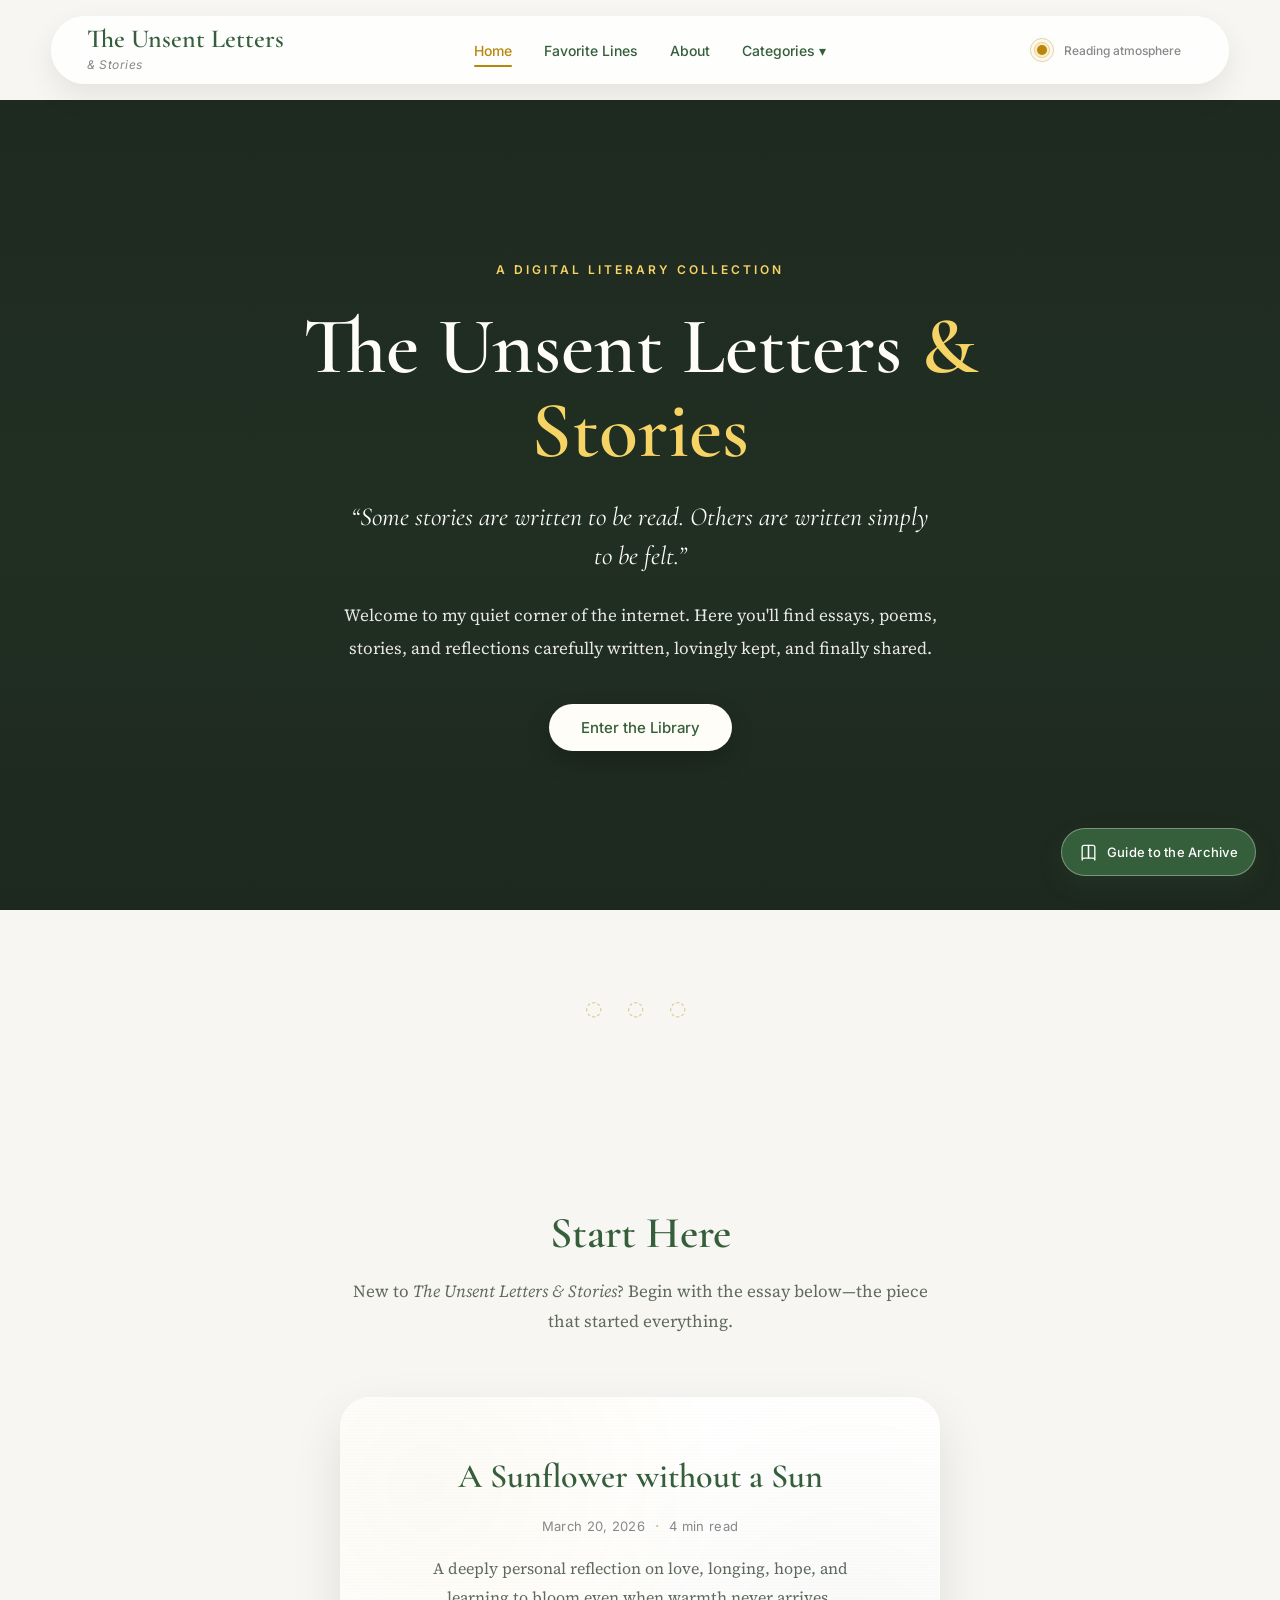
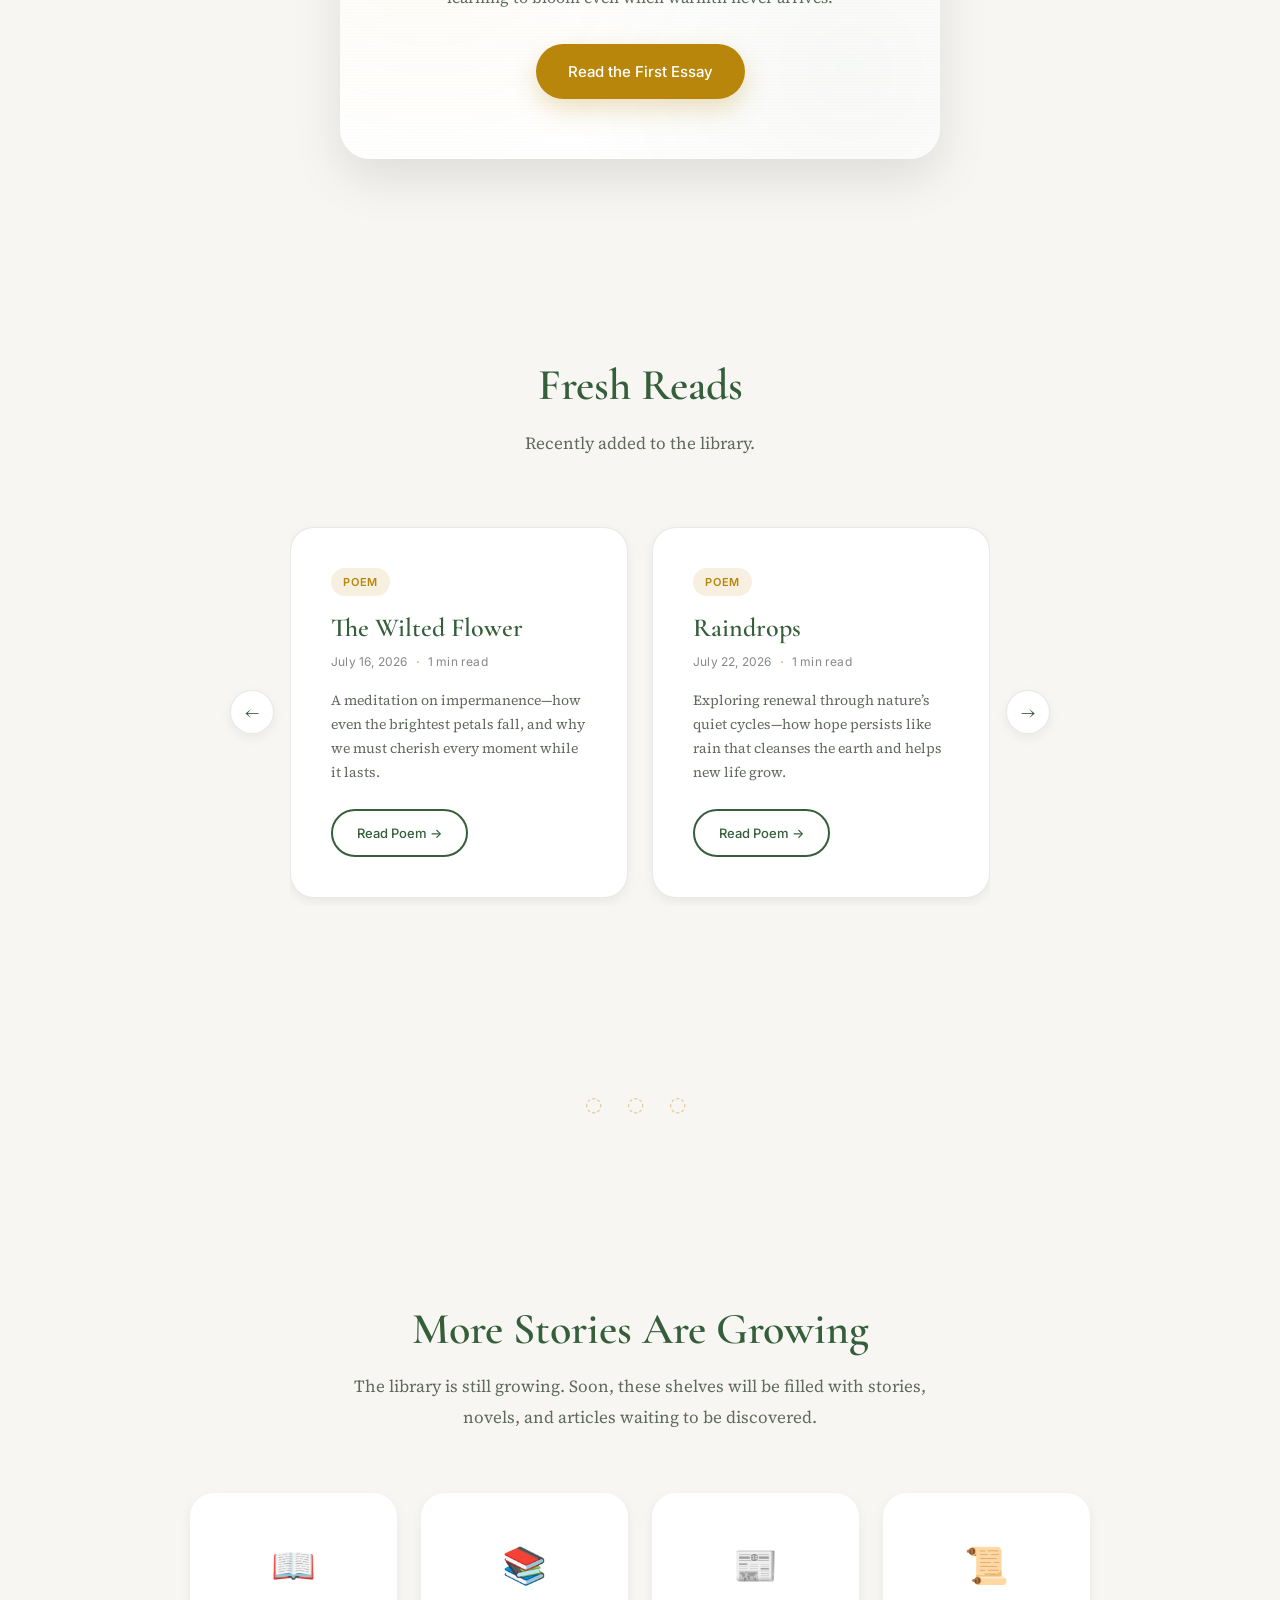
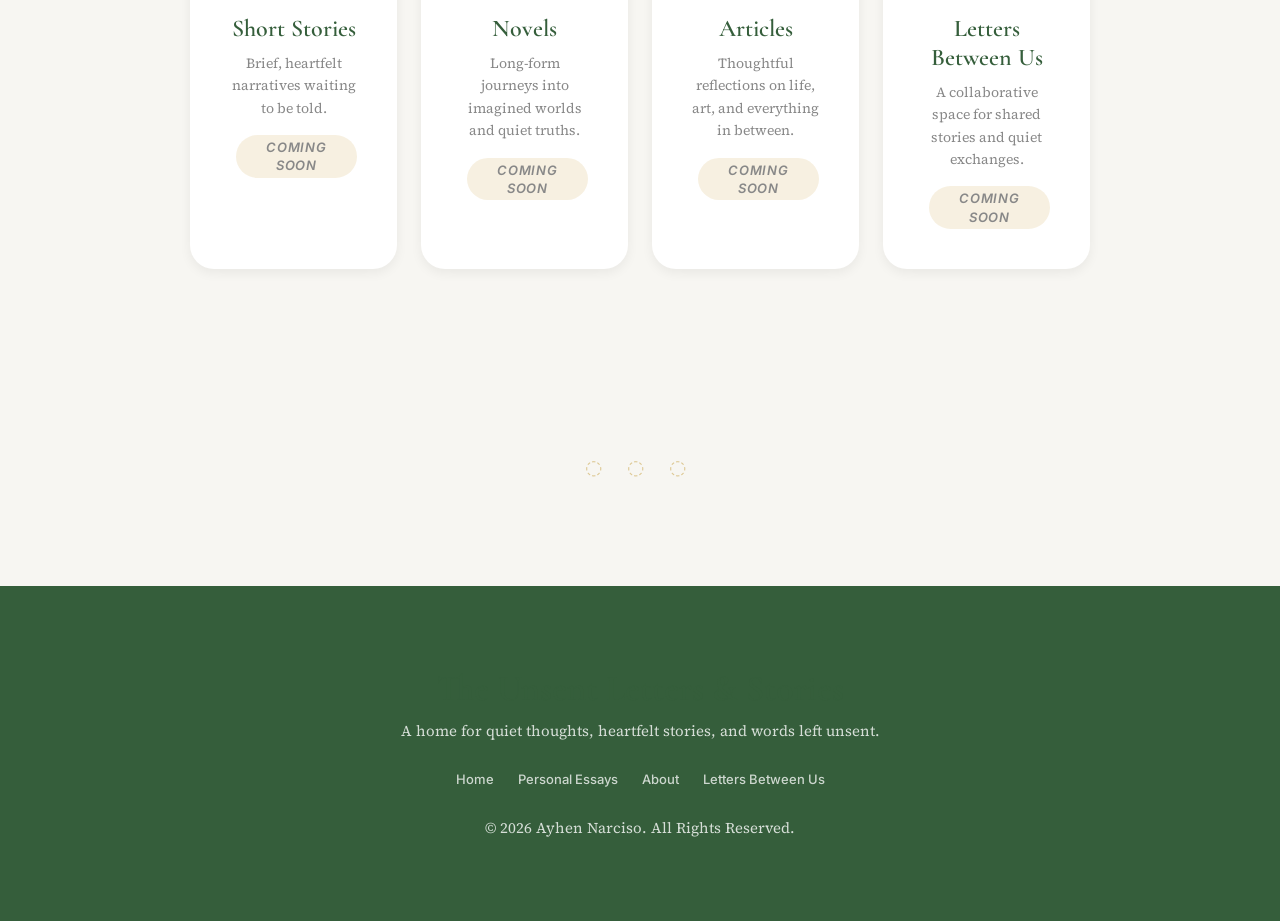
==== commit 800896f5: "feat: redesign homepage library experience and refine navigation - Refined the navigation bar with i" ====
--- a/index.html
+++ b/index.html
@@ -80,46 +80,88 @@
         </p>
 
         <div class="start-card">
+            <div class="start-card-paper"></div>
             <h3>A Sunflower without a Sun</h3>
+            <div class="start-card-meta">
+                <span>March 20, 2026</span>
+                <span class="meta-sep">·</span>
+                <span>4 min read</span>
+            </div>
             <p>
                 A deeply personal reflection on love, longing, hope, and learning to bloom even when warmth never arrives.
             </p>
-            <a href="essays/sunflower.html" class="btn btn-gold">Read the First Essay &rarr;</a>
-        </div>
-    </section>
-
-    <!-- Coming Soon Section -->
+            <a href="essays/sunflower.html" class="btn btn-gold start-card-btn">Read the First Essay</a>
+        </div>
+    </section>
+
+    <!-- Fresh Reads Section -->
+    <section class="fresh-section reveal">
+        <h2>Fresh Reads</h2>
+        <p class="intro-text">Recently added to the library.</p>
+
+        <div class="fresh-carousel-wrapper">
+            <button class="carousel-arrow carousel-arrow--prev" type="button" aria-label="Previous work">&larr;</button>
+            <div class="fresh-carousel" role="list">
+                <article class="fresh-card" role="listitem">
+                    <span class="fresh-badge">Poem</span>
+                    <h3>The Wilted Flower</h3>
+                    <div class="fresh-meta">
+                        <span>July 16, 2026</span>
+                        <span class="meta-sep">·</span>
+                        <span>1 min read</span>
+                    </div>
+                    <p>A meditation on impermanence&mdash;how even the brightest petals fall, and why we must cherish every moment while it lasts.</p>
+                    <a href="poems/wilted-flower.html" class="btn btn-outline fresh-btn">Read Poem &rarr;</a>
+                </article>
+                <article class="fresh-card" role="listitem">
+                    <span class="fresh-badge">Poem</span>
+                    <h3>Raindrops</h3>
+                    <div class="fresh-meta">
+                        <span>July 22, 2026</span>
+                        <span class="meta-sep">·</span>
+                        <span>1 min read</span>
+                    </div>
+                    <p>Exploring renewal through nature&rsquo;s quiet cycles&mdash;how hope persists like rain that cleanses the earth and helps new life grow.</p>
+                    <a href="poems/raindrops.html" class="btn btn-outline fresh-btn">Read Poem &rarr;</a>
+                </article>
+            </div>
+            <button class="carousel-arrow carousel-arrow--next" type="button" aria-label="Next work">&rarr;</button>
+        </div>
+    </section>
+
+    <div class="section-divider">&#9676; &#9676; &#9676;</div>
+
+    <!-- More Stories Are Growing Section -->
     <section class="coming-section reveal">
         <h2>More Stories Are Growing</h2>
         <p class="intro-text">
-            The library is still growing. Soon, these shelves will be filled with poems, short stories, novels, and articles waiting to be discovered.
+            The library is still growing. Soon, these shelves will be filled with stories, novels, and articles waiting to be discovered.
         </p>
 
         <div class="coming-grid">
-            <a href="poems/index.html" class="coming-card" style="text-decoration:none;color:inherit;display:block;">
-                <span class="card-icon">&#9998;</span>
-                <h3>Poems</h3>
-                <span class="card-status">Read Now &rarr;</span>
-            </a>
             <div class="coming-card">
                 <span class="card-icon">&#128214;</span>
                 <h3>Short Stories</h3>
-                <span class="card-status">Coming Soon</span>
+                <p class="card-desc">Brief, heartfelt narratives waiting to be told.</p>
+                <span class="card-status coming-badge">Coming Soon</span>
             </div>
             <div class="coming-card">
                 <span class="card-icon">&#128218;</span>
                 <h3>Novels</h3>
-                <span class="card-status">Coming Soon</span>
+                <p class="card-desc">Long-form journeys into imagined worlds and quiet truths.</p>
+                <span class="card-status coming-badge">Coming Soon</span>
             </div>
             <div class="coming-card">
                 <span class="card-icon">&#128240;</span>
                 <h3>Articles</h3>
-                <span class="card-status">Coming Soon</span>
+                <p class="card-desc">Thoughtful reflections on life, art, and everything in between.</p>
+                <span class="card-status coming-badge">Coming Soon</span>
             </div>
             <a href="letters-between-us.html" class="coming-card" style="text-decoration:none;color:inherit;display:block;">
                 <span class="card-icon">&#128220;</span>
-                <h3>Letters Between Us <span class="coming-badge">Coming Soon</span></h3>
-                <span class="card-status">Learn More &rarr;</span>
+                <h3>Letters Between Us</h3>
+                <p class="card-desc">A collaborative space for shared stories and quiet exchanges.</p>
+                <span class="card-status coming-badge">Coming Soon</span>
             </a>
         </div>
     </section>
--- a/style.css
+++ b/style.css
@@ -280,10 +280,10 @@
 
   --hero-bg: var(--accent-muted);
   --hero-overlay: linear-gradient(180deg, rgba(10, 14, 11, 0.72) 0%, rgba(15, 22, 16, 0.8) 52%, rgba(13, 17, 14, 0.86) 100%);
-  --hero-text: var(--surface-raised);
-  --hero-description: rgba(242, 238, 223, 0.9);
-  --hero-btn-bg: var(--surface-raised);
-  --hero-btn-color: var(--accent);
+  --hero-text: #F2EEDF;
+  --hero-description: rgba(242, 238, 223, 0.95);
+  --hero-btn-bg: #E8E4D5;
+  --hero-btn-color: #1F2E22;
   --hero-btn-hover-bg: var(--accent-gold-light);
   --hero-btn-hover-color: var(--accent-muted);
 
@@ -319,12 +319,12 @@
   --guide-nav-hover-shadow: var(--shadow-sm);
 
   --article-header-bg: var(--accent-muted);
-  --article-header-text: var(--surface-raised);
-  --article-header-shadow: rgba(0, 0, 0, 0.38);
-  --article-default-hero-overlay: linear-gradient(180deg, rgba(20, 24, 20, 0.76), rgba(10, 12, 10, 0.88));
-  --article-meta-bg: rgba(255, 255, 255, 0.16);
-  --article-meta-border: rgba(255, 255, 255, 0.22);
-  --article-text-shadow: none;
+  --article-header-text: #F2EEDF;
+  --article-header-shadow: 0 3px 30px rgba(0, 0, 0, 0.55);
+  --article-default-hero-overlay: linear-gradient(180deg, rgba(20, 24, 20, 0.82), rgba(10, 12, 10, 0.92));
+  --article-meta-bg: rgba(242, 238, 223, 0.18);
+  --article-meta-border: rgba(242, 238, 223, 0.25);
+  --article-text-shadow: 0 1px 3px rgba(0, 0, 0, 0.4);
   --article-blockquote-bg: linear-gradient(90deg, rgba(200, 154, 70, 0.12), transparent);
   --article-separator-color: var(--accent-gold);
   --article-sunflower-overlay: linear-gradient(180deg, rgba(48, 31, 10, 0.65), rgba(23, 20, 15, 0.86));
@@ -405,10 +405,821 @@
   --essay-accent-moonbound: #6D87C0;
   --essay-accent-peace: #78A07C;
 
+  /* Poem-specific tokens (Moonlight) */
+  --poem-wilted-overlay: linear-gradient(180deg, rgba(68, 18, 26, 0.72), rgba(23, 12, 16, 0.88));
+  --poem-wilted-wash: radial-gradient(circle at 25% 18%, rgba(184, 64, 74, 0.08), transparent 28%), linear-gradient(180deg, #1D1617 0%, var(--background) 62%);
+  --poem-wilted-accent: #C25A63;
+  --poem-petal-color: rgba(194, 90, 99, 0.18);
+
+  --poem-raindrops-overlay: linear-gradient(180deg, rgba(22, 48, 44, 0.68), rgba(14, 30, 26, 0.88));
+  --poem-raindrops-wash: radial-gradient(circle at 78% 22%, rgba(90, 143, 124, 0.08), transparent 26%), linear-gradient(180deg, #1A1E1C 0%, var(--background) 62%);
+  --poem-raindrops-accent: #6DA893;
+  --poem-raindrop-color: rgba(109, 168, 147, 0.15);
+
   --scrollbar-thumb: #6f7f68;
   --scrollbar-thumb-hover: var(--accent-gold);
   --selection-bg: var(--accent-gold);
   --selection-color: var(--background);
+}
+
+/* ----- Starlight Theme (dark) ----- */
+html[data-theme="starlight"] {
+  /* Semantic theme tokens (Starlight) */
+  --background: #141822;
+  --background-subtle: #1A1E2A;
+  --surface: #222838;
+  --surface-raised: #232A3C;
+  --surface-glass: rgba(34, 40, 56, 0.9);
+  --text-primary: #E8EAF0;
+  --text-secondary: #C2C7D4;
+  --text-muted: #969DAD;
+  --text-on-accent: #E8EAF0;
+  --accent: #7E8BB7;
+  --accent-hover: #9AA6CE;
+  --accent-muted: #141822;
+  --accent-gold: #D4B86A;
+  --accent-gold-hover: #C4A859;
+  --accent-gold-light: #E8D49E;
+  --border: rgba(200, 204, 220, 0.14);
+  --shadow-sm: 0 4px 16px rgba(0, 0, 0, 0.22);
+  --shadow-md: 0 12px 32px rgba(0, 0, 0, 0.28);
+  --shadow-lg: 0 20px 54px rgba(0, 0, 0, 0.36);
+  --shadow-btn: 0 10px 25px rgba(0, 0, 0, 0.28);
+  --shadow-btn-hover: 0 16px 32px rgba(0, 0, 0, 0.38);
+  --button-accent-shadow: 0 10px 25px rgba(212, 184, 106, 0.22);
+  --focus-ring: var(--accent-gold-light);
+  --shadow: var(--shadow-md);
+  --overlay: rgba(10, 12, 20, 0.66);
+
+  /* Component-specific tokens (Starlight) */
+  --nav-bg: var(--surface-glass);
+  --nav-shadow: var(--shadow-md);
+  --nav-link-hover-bg: var(--accent);
+  --nav-link-hover-color: var(--text-on-accent);
+  --dropdown-bg: var(--surface-glass);
+  --dropdown-shadow: var(--shadow-lg);
+  --hamburger-color: var(--accent-gold-light);
+  --mobile-menu-bg: rgba(26, 30, 42, 0.98);
+
+  --hero-bg: var(--accent-muted);
+  --hero-overlay: linear-gradient(180deg, rgba(10, 14, 28, 0.76) 0%, rgba(14, 18, 34, 0.84) 52%, rgba(12, 16, 30, 0.9) 100%);
+  --hero-text: #E8EAF0;
+  --hero-description: rgba(232, 234, 240, 0.92);
+  --hero-btn-bg: #E0E2EA;
+  --hero-btn-color: #1A1E2A;
+  --hero-btn-hover-bg: var(--accent-gold-light);
+  --hero-btn-hover-color: var(--accent-muted);
+
+  --card-bg: var(--surface);
+  --card-shadow: var(--shadow-sm);
+  --card-shadow-hover: var(--shadow-md);
+  --card-border: var(--border);
+  --card-accent: var(--accent-gold);
+
+  --footer-bg: var(--background-subtle);
+  --footer-text: var(--text-primary);
+  --footer-link-color: var(--text-secondary);
+  --footer-link-hover: var(--accent-gold-light);
+  --footer-opacity: 0.8;
+
+  --quote-card-bg: var(--surface-raised);
+  --quote-card-border: var(--border);
+
+  --search-bg: var(--surface-raised);
+  --search-shadow: var(--shadow-sm);
+  --search-focus-shadow: 0 0 0 5px rgba(212, 184, 106, 0.1), var(--shadow-sm);
+  --search-border: var(--border);
+
+  --guide-trigger-bg: var(--accent);
+  --guide-trigger-color: var(--text-on-accent);
+  --guide-trigger-hover-bg: var(--accent-hover);
+  --guide-modal-overlay: rgba(10, 12, 20, 0.66);
+  --guide-panel-bg: var(--surface-raised);
+  --guide-panel-border: var(--border);
+  --guide-panel-shadow: 0 28px 70px rgba(0, 0, 0, 0.44);
+  --guide-nav-bg: rgba(48, 54, 76, 0.7);
+  --guide-nav-hover-bg: var(--surface-raised);
+  --guide-nav-hover-shadow: var(--shadow-sm);
+
+  --article-header-bg: var(--accent-muted);
+  --article-header-text: #E8EAF0;
+  --article-header-shadow: 0 3px 30px rgba(0, 0, 0, 0.58);
+  --article-default-hero-overlay: linear-gradient(180deg, rgba(14, 18, 36, 0.84), rgba(8, 11, 22, 0.94));
+  --article-meta-bg: rgba(232, 234, 240, 0.16);
+  --article-meta-border: rgba(232, 234, 240, 0.24);
+  --article-text-shadow: 0 1px 3px rgba(0, 0, 0, 0.4);
+  --article-blockquote-bg: linear-gradient(90deg, rgba(212, 184, 106, 0.1), transparent);
+  --article-separator-color: var(--accent-gold);
+  --article-sunflower-overlay: linear-gradient(180deg, rgba(42, 28, 12, 0.66), rgba(16, 18, 28, 0.88));
+  --article-sunflower-wash: radial-gradient(circle at 12% 16%, rgba(186, 152, 68, 0.1), transparent 30%), linear-gradient(180deg, #1D1A1C 0%, var(--background) 62%);
+  --article-moonbound-overlay: linear-gradient(180deg, rgba(5, 12, 40, 0.56), rgba(6, 10, 30, 0.9));
+  --article-moonbound-wash: radial-gradient(circle at 85% 12%, rgba(100, 120, 180, 0.1), transparent 28%), linear-gradient(180deg, #161A28 0%, var(--background) 62%);
+  --article-blizzard-overlay: linear-gradient(180deg, rgba(20, 36, 54, 0.68), rgba(12, 18, 28, 0.9));
+  --article-blizzard-wash: radial-gradient(circle at 14% 15%, rgba(100, 130, 160, 0.1), transparent 28%), linear-gradient(180deg, #182024 0%, var(--background) 62%);
+  --article-peace-overlay: linear-gradient(180deg, rgba(20, 48, 32, 0.6), rgba(14, 22, 18, 0.86));
+  --article-peace-wash: radial-gradient(circle at 82% 15%, rgba(120, 160, 90, 0.1), transparent 30%), linear-gradient(180deg, #182018 0%, var(--background) 62%);
+  --article-eccentric-overlay: linear-gradient(135deg, rgba(34, 28, 48, 0.74), rgba(20, 40, 38, 0.86));
+  --article-eccentric-wash: radial-gradient(circle at 10% 10%, rgba(130, 100, 150, 0.1), transparent 27%), radial-gradient(circle at 88% 25%, rgba(70, 130, 120, 0.1), transparent 25%), linear-gradient(180deg, #1C1820 0%, var(--background) 62%);
+  --article-nav-bg: var(--surface-raised);
+  --article-nav-shadow: var(--shadow-sm);
+  --article-nav-hover-bg: var(--accent);
+  --article-nav-hover-color: var(--text-on-accent);
+  --article-nav-hover-shadow: var(--shadow-btn);
+
+  --share-card-bg: var(--surface-raised);
+  --share-card-shadow: var(--shadow-md);
+  --share-action-btn-bg: var(--accent);
+  --share-modal-bg: var(--surface-raised);
+  --share-modal-overlay: var(--overlay);
+  --close-share-color: var(--text-muted);
+  --close-share-hover: var(--accent-gold-light);
+
+  --letter-form-border: var(--border);
+  --letter-form-focus-border: var(--accent-gold);
+  --letter-form-focus-shadow: rgba(212, 184, 106, 0.1);
+  --letter-submit-bg: var(--accent);
+  --letter-submit-hover-bg: var(--accent-hover);
+
+  --line-card-bg: var(--surface-raised);
+  --line-card-shadow: var(--shadow-sm);
+  --line-card-shadow-hover: var(--shadow-md);
+
+  --garden-letter-bg: var(--surface-raised);
+
+  --about-highlight-bg: rgba(212, 184, 106, 0.1);
+  --about-highlight-border: var(--accent-gold);
+
+  --top-button-bg: var(--accent);
+  --top-button-color: var(--text-on-accent);
+  --top-button-hover-bg: var(--accent-hover);
+
+  --library-hero-bg: radial-gradient(circle at 87% 16%, rgba(212, 184, 106, 0.09), transparent 19%), linear-gradient(135deg, rgba(34, 40, 56, 0.97), rgba(26, 30, 42, 0.96));
+  --library-hero-border: rgba(212, 184, 106, 0.18);
+  --library-hero-shadow: var(--shadow-md);
+  --library-page-bg: radial-gradient(circle at 8% 23%, rgba(212, 184, 106, 0.08), transparent 18rem), radial-gradient(circle at 92% 38%, rgba(126, 139, 183, 0.07), transparent 21rem), repeating-linear-gradient(0deg, rgba(232, 234, 240, 0.01) 0 1px, transparent 1px 5px), var(--background);
+  --library-card-bg: linear-gradient(90deg, rgba(212, 184, 106, 0.04), transparent 18%), repeating-linear-gradient(0deg, transparent 0 30px, rgba(232, 234, 240, 0.02) 30px 31px), var(--surface-raised);
+  --library-card-border: var(--border);
+  --library-card-shadow: 0 9px 22px rgba(0, 0, 0, 0.22);
+  --library-card-shadow-hover: 0 18px 42px rgba(0, 0, 0, 0.32);
+  --library-card-icon-bg: rgba(212, 184, 106, 0.1);
+  --library-card-badge: var(--accent-gold);
+
+  /* Library modal tokens */
+  --library-modal-overlay: rgba(10, 12, 20, 0.6);
+  --library-modal-panel-bg: var(--surface-raised);
+  --library-modal-panel-border: var(--border);
+  --library-modal-panel-shadow: 0 28px 70px rgba(0, 0, 0, 0.32);
+  --library-modal-close-hover-bg: rgba(126, 139, 183, 0.08);
+  --library-category-card-bg: var(--surface);
+  --library-category-card-border: var(--border);
+  --library-category-card-shadow: 0 6px 18px rgba(0, 0, 0, 0.16);
+  --library-category-card-shadow-hover: 0 14px 32px rgba(0, 0, 0, 0.22);
+  --library-category-card-disabled-opacity: 0.55;
+  --library-category-icon-bg: rgba(212, 184, 106, 0.1);
+  --library-badge-available-bg: rgba(126, 139, 183, 0.15);
+  --library-badge-available-color: var(--accent);
+  --library-badge-coming-bg: rgba(212, 184, 106, 0.14);
+  --library-badge-coming-color: var(--accent-gold);
+
+  --progress-bar-bg: var(--accent-gold-light);
+
+  --toggle-bg: rgba(212, 184, 106, 0.1);
+  --toggle-color: var(--accent-gold-light);
+  --toggle-hover-bg: rgba(212, 184, 106, 0.16);
+  --toggle-border: rgba(212, 184, 106, 0.28);
+  --toggle-moonlight-shadow: 0 0 18px rgba(212, 184, 106, 0.12);
+
+  --guide-trigger-border: rgba(232, 234, 240, 0.32);
+  --guide-close-hover-bg: rgba(212, 184, 106, 0.1);
+  --hero-button-shadow: 0 10px 25px rgba(0, 0, 0, 0.28);
+  --start-card-hover-shadow: 0 25px 55px rgba(0, 0, 0, 0.26);
+  --essay-quote-bg: rgba(212, 184, 106, 0.08);
+  --library-decoration-primary: rgba(154, 166, 206, 0.14);
+  --library-decoration-secondary: rgba(212, 184, 106, 0.12);
+  --article-vignette: radial-gradient(circle at 50% 45%, transparent 0, rgba(0, 0, 0, 0.34) 100%);
+  --article-icon-shadow: 0 2px 12px rgba(0, 0, 0, 0.48);
+
+  --essay-accent-sunflower: #D4B86A;
+  --essay-accent-blizzard: #8AA5C0;
+  --essay-accent-eccentric: #B094C4;
+  --essay-accent-moonbound: #7E95CC;
+  --essay-accent-peace: #84A88C;
+
+  /* Poem-specific tokens */
+  --poem-wilted-overlay: linear-gradient(180deg, rgba(68, 24, 34, 0.74), rgba(20, 14, 20, 0.9));
+  --poem-wilted-wash: radial-gradient(circle at 25% 18%, rgba(190, 80, 90, 0.08), transparent 28%), linear-gradient(180deg, #1D1418 0%, var(--background) 62%);
+  --poem-wilted-accent: #C8606A;
+  --poem-petal-color: rgba(200, 96, 106, 0.16);
+
+  --poem-raindrops-overlay: linear-gradient(180deg, rgba(20, 44, 40, 0.7), rgba(12, 26, 24, 0.9));
+  --poem-raindrops-wash: radial-gradient(circle at 78% 22%, rgba(90, 143, 124, 0.08), transparent 26%), linear-gradient(180deg, #181E1C 0%, var(--background) 62%);
+  --poem-raindrops-accent: #70AE9A;
+  --poem-raindrop-color: rgba(112, 174, 154, 0.14);
+
+  --scrollbar-thumb: #5A6680;
+  --scrollbar-thumb-hover: var(--accent-gold);
+  --selection-bg: var(--accent-gold);
+  --selection-color: var(--background);
+}
+
+/* ----- Autumn Theme (light) ----- */
+html[data-theme="autumn"] {
+  /* Semantic theme tokens (Autumn) */
+  --background: #F7F1E5;
+  --background-subtle: #F5EDDE;
+  --surface: #FFFDF5;
+  --surface-raised: #FFFDF5;
+  --surface-glass: rgba(255, 253, 245, 0.88);
+  --text-primary: #3A3028;
+  --text-secondary: #6B5D4E;
+  --text-muted: #948575;
+  --text-on-accent: #FFFFFF;
+  --accent: #8B6B4A;
+  --accent-hover: #A8845E;
+  --accent-muted: #3A3028;
+  --accent-gold: #C2893B;
+  --accent-gold-hover: #D49C48;
+  --accent-gold-light: #E8BC6E;
+  --border: rgba(139, 107, 74, 0.14);
+  --shadow-sm: 0 4px 12px rgba(0, 0, 0, 0.07);
+  --shadow-md: 0 12px 30px rgba(0, 0, 0, 0.09);
+  --shadow-lg: 0 20px 50px rgba(0, 0, 0, 0.12);
+  --shadow-btn: 0 10px 25px rgba(139, 107, 74, 0.2);
+  --shadow-btn-hover: 0 18px 35px rgba(139, 107, 74, 0.28);
+  --button-accent-shadow: 0 10px 25px rgba(194, 137, 59, 0.25);
+  --focus-ring: var(--accent-gold-light);
+  --shadow: var(--shadow-md);
+  --overlay: rgba(48, 38, 30, 0.5);
+
+  /* Component-specific tokens (Autumn) */
+  --nav-bg: var(--surface-glass);
+  --nav-shadow: var(--shadow-md);
+  --nav-link-hover-bg: var(--accent);
+  --nav-link-hover-color: var(--text-on-accent);
+  --dropdown-bg: var(--surface-glass);
+  --dropdown-shadow: var(--shadow-lg);
+  --hamburger-color: var(--accent);
+  --mobile-menu-bg: rgba(255, 253, 245, 0.97);
+
+  --hero-bg: var(--accent-muted);
+  --hero-overlay: linear-gradient(180deg, rgba(48, 36, 26, 0.64) 0%, rgba(56, 42, 30, 0.74) 52%, rgba(44, 34, 24, 0.8) 100%);
+  --hero-text: var(--surface-raised);
+  --hero-description: rgba(255, 253, 245, 0.92);
+  --hero-btn-bg: var(--surface-raised);
+  --hero-btn-color: var(--accent);
+  --hero-btn-hover-bg: var(--accent-gold-light);
+  --hero-btn-hover-color: var(--accent-muted);
+
+  --card-bg: var(--surface);
+  --card-shadow: var(--shadow-sm);
+  --card-shadow-hover: var(--shadow-md);
+  --card-border: var(--border);
+  --card-accent: var(--accent-gold);
+
+  --footer-bg: var(--accent);
+  --footer-text: var(--text-on-accent);
+  --footer-link-color: var(--text-on-accent);
+  --footer-link-hover: var(--accent-gold-light);
+  --footer-opacity: 0.8;
+
+  --quote-card-bg: var(--surface);
+  --quote-card-border: var(--border);
+
+  --search-bg: var(--surface);
+  --search-shadow: var(--shadow-sm);
+  --search-focus-shadow: var(--shadow-btn);
+  --search-border: rgba(139, 107, 74, 0.14);
+
+  --guide-trigger-bg: var(--accent);
+  --guide-trigger-color: var(--text-on-accent);
+  --guide-trigger-hover-bg: var(--accent-hover);
+  --guide-modal-overlay: rgba(48, 38, 30, 0.5);
+  --guide-panel-bg: var(--surface-raised);
+  --guide-panel-border: var(--border);
+  --guide-panel-shadow: 0 28px 70px rgba(40, 32, 24, 0.3);
+  --guide-nav-bg: rgba(255, 253, 245, 0.6);
+  --guide-nav-hover-bg: var(--surface);
+  --guide-nav-hover-shadow: var(--shadow-sm);
+
+  --article-header-bg: var(--accent-muted);
+  --article-header-text: var(--surface-raised);
+  --article-header-shadow: rgba(0, 0, 0, 0.4);
+  --article-default-hero-overlay: linear-gradient(180deg, rgba(60, 44, 32, 0.68), rgba(44, 34, 24, 0.8));
+  --article-meta-bg: rgba(255, 253, 245, 0.18);
+  --article-meta-border: rgba(255, 253, 245, 0.24);
+  --article-text-shadow: 0 1px 0 rgba(255, 255, 255, 0.4);
+  --article-blockquote-bg: linear-gradient(90deg, rgba(194, 137, 59, 0.07), transparent);
+  --article-separator-color: var(--accent-gold);
+  --article-sunflower-overlay: linear-gradient(180deg, rgba(54, 36, 14, 0.54), rgba(44, 28, 12, 0.8));
+  --article-sunflower-wash: radial-gradient(circle at 12% 16%, rgba(232, 188, 110, 0.16), transparent 30%), linear-gradient(180deg, #FCF5E8 0%, var(--background-subtle) 56%, var(--background) 100%);
+  --article-moonbound-overlay: linear-gradient(180deg, rgba(24, 30, 52, 0.52), rgba(18, 22, 42, 0.84));
+  --article-moonbound-wash: radial-gradient(circle at 85% 12%, rgba(140, 156, 200, 0.16), transparent 28%), linear-gradient(180deg, #F2F4F8 0%, var(--background-subtle) 58%, var(--background) 100%);
+  --article-blizzard-overlay: linear-gradient(180deg, rgba(40, 52, 68, 0.52), rgba(34, 42, 52, 0.82));
+  --article-blizzard-wash: radial-gradient(circle at 14% 15%, rgba(160, 184, 200, 0.2), transparent 28%), linear-gradient(180deg, #F0F2F2 0%, var(--background-subtle) 62%, var(--background) 100%);
+  --article-peace-overlay: linear-gradient(180deg, rgba(40, 72, 50, 0.4), rgba(36, 58, 40, 0.7));
+  --article-peace-wash: radial-gradient(circle at 82% 15%, rgba(190, 214, 164, 0.22), transparent 30%), linear-gradient(180deg, #F4F6EC 0%, var(--background-subtle) 58%, var(--background) 100%);
+  --article-eccentric-overlay: linear-gradient(135deg, rgba(56, 44, 68, 0.6), rgba(42, 68, 62, 0.72));
+  --article-eccentric-wash: radial-gradient(circle at 10% 10%, rgba(170, 140, 190, 0.16), transparent 27%), radial-gradient(circle at 88% 25%, rgba(114, 166, 156, 0.14), transparent 25%), linear-gradient(180deg, #F8F4F0 0%, var(--background-subtle) 62%, var(--background) 100%);
+  --article-nav-bg: var(--surface);
+  --article-nav-shadow: var(--shadow-sm);
+  --article-nav-hover-bg: var(--accent);
+  --article-nav-hover-color: var(--text-on-accent);
+  --article-nav-hover-shadow: var(--shadow-btn);
+
+  --share-card-bg: var(--surface);
+  --share-card-shadow: var(--shadow-md);
+  --share-action-btn-bg: var(--accent);
+  --share-modal-bg: var(--surface);
+  --share-modal-overlay: var(--overlay);
+  --close-share-color: var(--text-muted);
+  --close-share-hover: var(--accent);
+
+  --letter-form-border: rgba(0, 0, 0, 0.08);
+  --letter-form-focus-border: var(--accent);
+  --letter-form-focus-shadow: rgba(139, 107, 74, 0.1);
+  --letter-submit-bg: var(--accent);
+  --letter-submit-hover-bg: var(--accent-hover);
+
+  --line-card-bg: var(--surface);
+  --line-card-shadow: var(--shadow-sm);
+  --line-card-shadow-hover: var(--shadow-md);
+
+  --garden-letter-bg: var(--surface);
+
+  --about-highlight-bg: rgba(194, 137, 59, 0.07);
+  --about-highlight-border: var(--accent-gold);
+
+  --top-button-bg: var(--accent);
+  --top-button-color: var(--text-on-accent);
+  --top-button-hover-bg: var(--accent-hover);
+
+  --library-hero-bg: linear-gradient(135deg, rgba(255, 253, 245, 0.96), rgba(245, 237, 222, 0.92));
+  --library-hero-border: rgba(194, 137, 59, 0.18);
+  --library-hero-shadow: var(--shadow-md);
+  --library-page-bg: radial-gradient(circle at 8% 23%, rgba(194, 137, 59, 0.1), transparent 18rem), radial-gradient(circle at 92% 38%, rgba(139, 107, 74, 0.08), transparent 21rem), repeating-linear-gradient(0deg, rgba(58, 48, 40, 0.012) 0 1px, transparent 1px 5px), var(--background);
+  --library-card-bg: linear-gradient(90deg, rgba(194, 137, 59, 0.04), transparent 18%), repeating-linear-gradient(0deg, transparent 0 30px, rgba(58, 48, 40, 0.025) 30px 31px), var(--surface-raised);
+  --library-card-border: rgba(139, 107, 74, 0.12);
+  --library-card-shadow: 0 9px 22px rgba(58, 48, 40, 0.08);
+  --library-card-shadow-hover: 0 18px 42px rgba(58, 48, 40, 0.15);
+  --library-card-icon-bg: rgba(194, 137, 59, 0.12);
+  --library-card-badge: var(--accent-gold);
+
+  /* Library modal tokens */
+  --library-modal-overlay: rgba(48, 38, 30, 0.56);
+  --library-modal-panel-bg: var(--surface-raised);
+  --library-modal-panel-border: var(--border);
+  --library-modal-panel-shadow: 0 28px 70px rgba(40, 32, 24, 0.3);
+  --library-modal-close-hover-bg: rgba(139, 107, 74, 0.08);
+  --library-category-card-bg: var(--surface);
+  --library-category-card-border: rgba(139, 107, 74, 0.1);
+  --library-category-card-shadow: 0 6px 18px rgba(58, 48, 40, 0.06);
+  --library-category-card-shadow-hover: 0 14px 32px rgba(58, 48, 40, 0.12);
+  --library-category-card-disabled-opacity: 0.55;
+  --library-category-icon-bg: rgba(194, 137, 59, 0.1);
+  --library-badge-available-bg: rgba(139, 107, 74, 0.1);
+  --library-badge-available-color: var(--accent);
+  --library-badge-coming-bg: rgba(194, 137, 59, 0.12);
+  --library-badge-coming-color: var(--accent-gold);
+
+  --progress-bar-bg: var(--accent-gold);
+
+  --toggle-bg: rgba(139, 107, 74, 0.07);
+  --toggle-color: var(--accent);
+  --toggle-hover-bg: rgba(139, 107, 74, 0.12);
+  --toggle-border: var(--border);
+  --toggle-moonlight-shadow: 0 0 18px rgba(194, 137, 59, 0.14);
+
+  --guide-trigger-border: rgba(255, 253, 245, 0.34);
+  --guide-close-hover-bg: rgba(139, 107, 74, 0.08);
+  --hero-button-shadow: 0 10px 25px rgba(0, 0, 0, 0.2);
+  --start-card-hover-shadow: 0 25px 55px rgba(0, 0, 0, 0.1);
+  --essay-quote-bg: rgba(194, 137, 59, 0.05);
+  --library-decoration-primary: rgba(139, 107, 74, 0.14);
+  --library-decoration-secondary: rgba(194, 137, 59, 0.12);
+  --article-vignette: radial-gradient(circle at 50% 45%, transparent 0, rgba(36, 28, 20, 0.2) 100%);
+  --article-icon-shadow: 0 2px 12px rgba(0, 0, 0, 0.32);
+
+  --essay-accent-sunflower: #C2893B;
+  --essay-accent-blizzard: #7A9CAC;
+  --essay-accent-eccentric: #9A7CA8;
+  --essay-accent-moonbound: #6480B0;
+  --essay-accent-peace: #6C9670;
+
+  /* Poem-specific tokens */
+  --poem-wilted-overlay: linear-gradient(180deg, rgba(96, 28, 38, 0.5), rgba(64, 20, 30, 0.78));
+  --poem-wilted-wash: radial-gradient(circle at 25% 18%, rgba(220, 140, 150, 0.14), transparent 28%), linear-gradient(180deg, #FCF2F0 0%, var(--background-subtle) 56%, var(--background) 100%);
+  --poem-wilted-accent: #C85A64;
+  --poem-petal-color: rgba(200, 90, 100, 0.18);
+
+  --poem-raindrops-overlay: linear-gradient(180deg, rgba(34, 60, 52, 0.46), rgba(22, 44, 38, 0.76));
+  --poem-raindrops-wash: radial-gradient(circle at 78% 22%, rgba(170, 200, 186, 0.15), transparent 26%), linear-gradient(180deg, #EFF4EF 0%, var(--background-subtle) 58%, var(--background) 100%);
+  --poem-raindrops-accent: #5A8F7C;
+  --poem-raindrop-color: rgba(90, 143, 124, 0.18);
+
+  --scrollbar-thumb: var(--accent-hover);
+  --scrollbar-thumb-hover: var(--accent);
+  --selection-bg: var(--accent-hover);
+  --selection-color: var(--text-on-accent);
+}
+
+/* ----- Rainfall Theme (dark) ----- */
+html[data-theme="rainfall"] {
+  /* Semantic theme tokens (Rainfall) */
+  --background: #1A2228;
+  --background-subtle: #202830;
+  --surface: #2A333C;
+  --surface-raised: #2C3540;
+  --surface-glass: rgba(42, 51, 60, 0.9);
+  --text-primary: #E6EDF2;
+  --text-secondary: #BFCBD6;
+  --text-muted: #92A0AE;
+  --text-on-accent: #E6EDF2;
+  --accent: #7A9BAE;
+  --accent-hover: #96B4C6;
+  --accent-muted: #1A2228;
+  --accent-gold: #C4A875;
+  --accent-gold-hover: #B89B64;
+  --accent-gold-light: #D8C49E;
+  --border: rgba(190, 200, 214, 0.14);
+  --shadow-sm: 0 4px 16px rgba(0, 0, 0, 0.2);
+  --shadow-md: 0 12px 32px rgba(0, 0, 0, 0.26);
+  --shadow-lg: 0 20px 54px rgba(0, 0, 0, 0.34);
+  --shadow-btn: 0 10px 25px rgba(0, 0, 0, 0.26);
+  --shadow-btn-hover: 0 16px 32px rgba(0, 0, 0, 0.36);
+  --button-accent-shadow: 0 10px 25px rgba(196, 168, 117, 0.22);
+  --focus-ring: var(--accent-gold-light);
+  --shadow: var(--shadow-md);
+  --overlay: rgba(14, 18, 22, 0.64);
+
+  /* Component-specific tokens (Rainfall) */
+  --nav-bg: var(--surface-glass);
+  --nav-shadow: var(--shadow-md);
+  --nav-link-hover-bg: var(--accent);
+  --nav-link-hover-color: var(--text-on-accent);
+  --dropdown-bg: var(--surface-glass);
+  --dropdown-shadow: var(--shadow-lg);
+  --hamburger-color: var(--accent-gold-light);
+  --mobile-menu-bg: rgba(32, 40, 48, 0.98);
+
+  --hero-bg: var(--accent-muted);
+  --hero-overlay: linear-gradient(180deg, rgba(12, 20, 28, 0.76) 0%, rgba(18, 26, 36, 0.84) 52%, rgba(16, 22, 30, 0.88) 100%);
+  --hero-text: #E6EDF2;
+  --hero-description: rgba(230, 237, 242, 0.92);
+  --hero-btn-bg: #DCE4EA;
+  --hero-btn-color: #1C242C;
+  --hero-btn-hover-bg: var(--accent-gold-light);
+  --hero-btn-hover-color: var(--accent-muted);
+
+  --card-bg: var(--surface);
+  --card-shadow: var(--shadow-sm);
+  --card-shadow-hover: var(--shadow-md);
+  --card-border: var(--border);
+  --card-accent: var(--accent-gold);
+
+  --footer-bg: var(--background-subtle);
+  --footer-text: var(--text-primary);
+  --footer-link-color: var(--text-secondary);
+  --footer-link-hover: var(--accent-gold-light);
+  --footer-opacity: 0.8;
+
+  --quote-card-bg: var(--surface-raised);
+  --quote-card-border: var(--border);
+
+  --search-bg: var(--surface-raised);
+  --search-shadow: var(--shadow-sm);
+  --search-focus-shadow: 0 0 0 5px rgba(196, 168, 117, 0.1), var(--shadow-sm);
+  --search-border: var(--border);
+
+  --guide-trigger-bg: var(--accent);
+  --guide-trigger-color: var(--text-on-accent);
+  --guide-trigger-hover-bg: var(--accent-hover);
+  --guide-modal-overlay: rgba(14, 18, 22, 0.64);
+  --guide-panel-bg: var(--surface-raised);
+  --guide-panel-border: var(--border);
+  --guide-panel-shadow: 0 28px 70px rgba(0, 0, 0, 0.42);
+  --guide-nav-bg: rgba(54, 64, 76, 0.7);
+  --guide-nav-hover-bg: var(--surface-raised);
+  --guide-nav-hover-shadow: var(--shadow-sm);
+
+  --article-header-bg: var(--accent-muted);
+  --article-header-text: #E6EDF2;
+  --article-header-shadow: 0 3px 30px rgba(0, 0, 0, 0.56);
+  --article-default-hero-overlay: linear-gradient(180deg, rgba(16, 26, 36, 0.84), rgba(8, 14, 22, 0.94));
+  --article-meta-bg: rgba(230, 237, 242, 0.16);
+  --article-meta-border: rgba(230, 237, 242, 0.24);
+  --article-text-shadow: 0 1px 3px rgba(0, 0, 0, 0.4);
+  --article-blockquote-bg: linear-gradient(90deg, rgba(196, 168, 117, 0.1), transparent);
+  --article-separator-color: var(--accent-gold);
+  --article-sunflower-overlay: linear-gradient(180deg, rgba(48, 30, 12, 0.66), rgba(18, 20, 24, 0.88));
+  --article-sunflower-wash: radial-gradient(circle at 12% 16%, rgba(196, 168, 117, 0.1), transparent 30%), linear-gradient(180deg, #1E1C1C 0%, var(--background) 62%);
+  --article-moonbound-overlay: linear-gradient(180deg, rgba(8, 16, 40, 0.56), rgba(8, 12, 28, 0.9));
+  --article-moonbound-wash: radial-gradient(circle at 85% 12%, rgba(106, 130, 182, 0.1), transparent 28%), linear-gradient(180deg, #181C28 0%, var(--background) 62%);
+  --article-blizzard-overlay: linear-gradient(180deg, rgba(22, 38, 58, 0.68), rgba(14, 20, 30, 0.9));
+  --article-blizzard-wash: radial-gradient(circle at 14% 15%, rgba(110, 140, 166, 0.1), transparent 28%), linear-gradient(180deg, #1A2228 0%, var(--background) 62%);
+  --article-peace-overlay: linear-gradient(180deg, rgba(20, 48, 34, 0.6), rgba(16, 24, 20, 0.86));
+  --article-peace-wash: radial-gradient(circle at 82% 15%, rgba(120, 164, 96, 0.1), transparent 30%), linear-gradient(180deg, #18201C 0%, var(--background) 62%);
+  --article-eccentric-overlay: linear-gradient(135deg, rgba(36, 28, 50, 0.74), rgba(22, 40, 38, 0.86));
+  --article-eccentric-wash: radial-gradient(circle at 10% 10%, rgba(140, 108, 158, 0.1), transparent 27%), radial-gradient(circle at 88% 25%, rgba(76, 134, 124, 0.1), transparent 25%), linear-gradient(180deg, #1E1C22 0%, var(--background) 62%);
+  --article-nav-bg: var(--surface-raised);
+  --article-nav-shadow: var(--shadow-sm);
+  --article-nav-hover-bg: var(--accent);
+  --article-nav-hover-color: var(--text-on-accent);
+  --article-nav-hover-shadow: var(--shadow-btn);
+
+  --share-card-bg: var(--surface-raised);
+  --share-card-shadow: var(--shadow-md);
+  --share-action-btn-bg: var(--accent);
+  --share-modal-bg: var(--surface-raised);
+  --share-modal-overlay: var(--overlay);
+  --close-share-color: var(--text-muted);
+  --close-share-hover: var(--accent-gold-light);
+
+  --letter-form-border: var(--border);
+  --letter-form-focus-border: var(--accent-gold);
+  --letter-form-focus-shadow: rgba(196, 168, 117, 0.1);
+  --letter-submit-bg: var(--accent);
+  --letter-submit-hover-bg: var(--accent-hover);
+
+  --line-card-bg: var(--surface-raised);
+  --line-card-shadow: var(--shadow-sm);
+  --line-card-shadow-hover: var(--shadow-md);
+
+  --garden-letter-bg: var(--surface-raised);
+
+  --about-highlight-bg: rgba(196, 168, 117, 0.1);
+  --about-highlight-border: var(--accent-gold);
+
+  --top-button-bg: var(--accent);
+  --top-button-color: var(--text-on-accent);
+  --top-button-hover-bg: var(--accent-hover);
+
+  --library-hero-bg: radial-gradient(circle at 87% 16%, rgba(196, 168, 117, 0.09), transparent 19%), linear-gradient(135deg, rgba(42, 51, 60, 0.97), rgba(32, 40, 48, 0.96));
+  --library-hero-border: rgba(196, 168, 117, 0.18);
+  --library-hero-shadow: var(--shadow-md);
+  --library-page-bg: radial-gradient(circle at 8% 23%, rgba(196, 168, 117, 0.08), transparent 18rem), radial-gradient(circle at 92% 38%, rgba(122, 155, 174, 0.07), transparent 21rem), repeating-linear-gradient(0deg, rgba(230, 237, 242, 0.01) 0 1px, transparent 1px 5px), var(--background);
+  --library-card-bg: linear-gradient(90deg, rgba(196, 168, 117, 0.04), transparent 18%), repeating-linear-gradient(0deg, transparent 0 30px, rgba(230, 237, 242, 0.02) 30px 31px), var(--surface-raised);
+  --library-card-border: var(--border);
+  --library-card-shadow: 0 9px 22px rgba(0, 0, 0, 0.22);
+  --library-card-shadow-hover: 0 18px 42px rgba(0, 0, 0, 0.32);
+  --library-card-icon-bg: rgba(196, 168, 117, 0.1);
+  --library-card-badge: var(--accent-gold);
+
+  /* Library modal tokens */
+  --library-modal-overlay: rgba(14, 18, 22, 0.62);
+  --library-modal-panel-bg: var(--surface-raised);
+  --library-modal-panel-border: var(--border);
+  --library-modal-panel-shadow: 0 28px 70px rgba(0, 0, 0, 0.34);
+  --library-modal-close-hover-bg: rgba(122, 155, 174, 0.08);
+  --library-category-card-bg: var(--surface);
+  --library-category-card-border: var(--border);
+  --library-category-card-shadow: 0 6px 18px rgba(0, 0, 0, 0.18);
+  --library-category-card-shadow-hover: 0 14px 32px rgba(0, 0, 0, 0.24);
+  --library-category-card-disabled-opacity: 0.55;
+  --library-category-icon-bg: rgba(196, 168, 117, 0.1);
+  --library-badge-available-bg: rgba(122, 155, 174, 0.15);
+  --library-badge-available-color: var(--accent);
+  --library-badge-coming-bg: rgba(196, 168, 117, 0.14);
+  --library-badge-coming-color: var(--accent-gold);
+
+  --progress-bar-bg: var(--accent-gold-light);
+
+  --toggle-bg: rgba(196, 168, 117, 0.1);
+  --toggle-color: var(--accent-gold-light);
+  --toggle-hover-bg: rgba(196, 168, 117, 0.16);
+  --toggle-border: rgba(196, 168, 117, 0.28);
+  --toggle-moonlight-shadow: 0 0 18px rgba(196, 168, 117, 0.12);
+
+  --guide-trigger-border: rgba(230, 237, 242, 0.32);
+  --guide-close-hover-bg: rgba(196, 168, 117, 0.1);
+  --hero-button-shadow: 0 10px 25px rgba(0, 0, 0, 0.28);
+  --start-card-hover-shadow: 0 25px 55px rgba(0, 0, 0, 0.26);
+  --essay-quote-bg: rgba(196, 168, 117, 0.08);
+  --library-decoration-primary: rgba(150, 180, 198, 0.14);
+  --library-decoration-secondary: rgba(196, 168, 117, 0.12);
+  --article-vignette: radial-gradient(circle at 50% 45%, transparent 0, rgba(0, 0, 0, 0.34) 100%);
+  --article-icon-shadow: 0 2px 12px rgba(0, 0, 0, 0.48);
+
+  --essay-accent-sunflower: #D4A875;
+  --essay-accent-blizzard: #86B0C8;
+  --essay-accent-eccentric: #A48CBE;
+  --essay-accent-moonbound: #7898CC;
+  --essay-accent-peace: #7AAC82;
+
+  /* Poem-specific tokens */
+  --poem-wilted-overlay: linear-gradient(180deg, rgba(72, 22, 32, 0.74), rgba(18, 16, 18, 0.9));
+  --poem-wilted-wash: radial-gradient(circle at 25% 18%, rgba(198, 86, 96, 0.08), transparent 28%), linear-gradient(180deg, #1E1518 0%, var(--background) 62%);
+  --poem-wilted-accent: #CC6872;
+  --poem-petal-color: rgba(204, 104, 114, 0.16);
+
+  --poem-raindrops-overlay: linear-gradient(180deg, rgba(18, 44, 40, 0.7), rgba(12, 26, 24, 0.9));
+  --poem-raindrops-wash: radial-gradient(circle at 78% 22%, rgba(90, 143, 124, 0.08), transparent 26%), linear-gradient(180deg, #1A1E1C 0%, var(--background) 62%);
+  --poem-raindrops-accent: #74B4A0;
+  --poem-raindrop-color: rgba(116, 180, 160, 0.14);
+
+  --scrollbar-thumb: #546676;
+  --scrollbar-thumb-hover: var(--accent-gold);
+  --selection-bg: var(--accent-gold);
+  --selection-color: var(--background);
+}
+
+/* ----- Spring Theme (light) ----- */
+html[data-theme="spring"] {
+  /* Semantic theme tokens (Spring) */
+  --background: #FAF7F3;
+  --background-subtle: #F8F3ED;
+  --surface: #FFFFFF;
+  --surface-raised: #FFFDFB;
+  --surface-glass: rgba(255, 255, 255, 0.86);
+  --text-primary: #2E4032;
+  --text-secondary: #5A7260;
+  --text-muted: #859A89;
+  --text-on-accent: #FFFFFF;
+  --accent: #5F8A6E;
+  --accent-hover: #7AA688;
+  --accent-muted: #2E4032;
+  --accent-gold: #C4927B;
+  --accent-gold-hover: #D4A08C;
+  --accent-gold-light: #E8C0B0;
+  --border: rgba(95, 138, 110, 0.12);
+  --shadow-sm: 0 4px 12px rgba(0, 0, 0, 0.05);
+  --shadow-md: 0 12px 30px rgba(0, 0, 0, 0.07);
+  --shadow-lg: 0 20px 50px rgba(0, 0, 0, 0.09);
+  --shadow-btn: 0 10px 25px rgba(95, 138, 110, 0.18);
+  --shadow-btn-hover: 0 18px 35px rgba(95, 138, 110, 0.26);
+  --button-accent-shadow: 0 10px 25px rgba(196, 146, 123, 0.22);
+  --focus-ring: var(--accent-gold-light);
+  --shadow: var(--shadow-md);
+  --overlay: rgba(40, 56, 44, 0.46);
+
+  /* Component-specific tokens (Spring) */
+  --nav-bg: var(--surface-glass);
+  --nav-shadow: var(--shadow-md);
+  --nav-link-hover-bg: var(--accent);
+  --nav-link-hover-color: var(--text-on-accent);
+  --dropdown-bg: var(--surface-glass);
+  --dropdown-shadow: var(--shadow-lg);
+  --hamburger-color: var(--accent);
+  --mobile-menu-bg: rgba(255, 255, 255, 0.97);
+
+  --hero-bg: var(--accent-muted);
+  --hero-overlay: linear-gradient(180deg, rgba(36, 52, 40, 0.6) 0%, rgba(44, 60, 48, 0.7) 52%, rgba(38, 52, 42, 0.76) 100%);
+  --hero-text: var(--surface-raised);
+  --hero-description: rgba(255, 253, 251, 0.92);
+  --hero-btn-bg: var(--surface-raised);
+  --hero-btn-color: var(--accent);
+  --hero-btn-hover-bg: var(--accent-gold-light);
+  --hero-btn-hover-color: var(--accent-muted);
+
+  --card-bg: var(--surface);
+  --card-shadow: var(--shadow-sm);
+  --card-shadow-hover: var(--shadow-md);
+  --card-border: var(--border);
+  --card-accent: var(--accent-gold);
+
+  --footer-bg: var(--accent);
+  --footer-text: var(--text-on-accent);
+  --footer-link-color: var(--text-on-accent);
+  --footer-link-hover: var(--accent-gold-light);
+  --footer-opacity: 0.8;
+
+  --quote-card-bg: var(--surface);
+  --quote-card-border: var(--border);
+
+  --search-bg: var(--surface);
+  --search-shadow: var(--shadow-sm);
+  --search-focus-shadow: var(--shadow-btn);
+  --search-border: rgba(95, 138, 110, 0.14);
+
+  --guide-trigger-bg: var(--accent);
+  --guide-trigger-color: var(--text-on-accent);
+  --guide-trigger-hover-bg: var(--accent-hover);
+  --guide-modal-overlay: rgba(40, 56, 44, 0.46);
+  --guide-panel-bg: var(--surface-raised);
+  --guide-panel-border: var(--border);
+  --guide-panel-shadow: 0 28px 70px rgba(32, 48, 38, 0.26);
+  --guide-nav-bg: rgba(255, 255, 255, 0.6);
+  --guide-nav-hover-bg: var(--surface);
+  --guide-nav-hover-shadow: var(--shadow-sm);
+
+  --article-header-bg: var(--accent-muted);
+  --article-header-text: var(--surface-raised);
+  --article-header-shadow: rgba(0, 0, 0, 0.36);
+  --article-default-hero-overlay: linear-gradient(180deg, rgba(40, 60, 46, 0.64), rgba(32, 48, 38, 0.78));
+  --article-meta-bg: rgba(255, 255, 255, 0.18);
+  --article-meta-border: rgba(255, 255, 255, 0.24);
+  --article-text-shadow: 0 1px 0 rgba(255, 255, 255, 0.42);
+  --article-blockquote-bg: linear-gradient(90deg, rgba(196, 146, 123, 0.06), transparent);
+  --article-separator-color: var(--accent-gold);
+  --article-sunflower-overlay: linear-gradient(180deg, rgba(56, 34, 14, 0.52), rgba(42, 28, 14, 0.78));
+  --article-sunflower-wash: radial-gradient(circle at 12% 16%, rgba(232, 192, 176, 0.16), transparent 30%), linear-gradient(180deg, #FDF7F0 0%, var(--background-subtle) 56%, var(--background) 100%);
+  --article-moonbound-overlay: linear-gradient(180deg, rgba(20, 28, 52, 0.5), rgba(16, 22, 44, 0.82));
+  --article-moonbound-wash: radial-gradient(circle at 85% 12%, rgba(160, 176, 216, 0.16), transparent 28%), linear-gradient(180deg, #F6F6FA 0%, var(--background-subtle) 58%, var(--background) 100%);
+  --article-blizzard-overlay: linear-gradient(180deg, rgba(34, 52, 68, 0.5), rgba(30, 44, 56, 0.8));
+  --article-blizzard-wash: radial-gradient(circle at 14% 15%, rgba(178, 200, 216, 0.2), transparent 28%), linear-gradient(180deg, #F4F6F6 0%, var(--background-subtle) 62%, var(--background) 100%);
+  --article-peace-overlay: linear-gradient(180deg, rgba(36, 74, 48, 0.38), rgba(34, 62, 40, 0.68));
+  --article-peace-wash: radial-gradient(circle at 82% 15%, rgba(200, 226, 180, 0.22), transparent 30%), linear-gradient(180deg, #F6FAF0 0%, var(--background-subtle) 58%, var(--background) 100%);
+  --article-eccentric-overlay: linear-gradient(135deg, rgba(52, 42, 66, 0.56), rgba(40, 68, 62, 0.7));
+  --article-eccentric-wash: radial-gradient(circle at 10% 10%, rgba(180, 152, 200, 0.16), transparent 27%), radial-gradient(circle at 88% 25%, rgba(124, 174, 164, 0.14), transparent 25%), linear-gradient(180deg, #FCF8F4 0%, var(--background-subtle) 62%, var(--background) 100%);
+  --article-nav-bg: var(--surface);
+  --article-nav-shadow: var(--shadow-sm);
+  --article-nav-hover-bg: var(--accent);
+  --article-nav-hover-color: var(--text-on-accent);
+  --article-nav-hover-shadow: var(--shadow-btn);
+
+  --share-card-bg: var(--surface);
+  --share-card-shadow: var(--shadow-md);
+  --share-action-btn-bg: var(--accent);
+  --share-modal-bg: var(--surface);
+  --share-modal-overlay: var(--overlay);
+  --close-share-color: var(--text-muted);
+  --close-share-hover: var(--accent);
+
+  --letter-form-border: rgba(0, 0, 0, 0.08);
+  --letter-form-focus-border: var(--accent);
+  --letter-form-focus-shadow: rgba(95, 138, 110, 0.1);
+  --letter-submit-bg: var(--accent);
+  --letter-submit-hover-bg: var(--accent-hover);
+
+  --line-card-bg: var(--surface);
+  --line-card-shadow: var(--shadow-sm);
+  --line-card-shadow-hover: var(--shadow-md);
+
+  --garden-letter-bg: var(--surface);
+
+  --about-highlight-bg: rgba(196, 146, 123, 0.06);
+  --about-highlight-border: var(--accent-gold);
+
+  --top-button-bg: var(--accent);
+  --top-button-color: var(--text-on-accent);
+  --top-button-hover-bg: var(--accent-hover);
+
+  --library-hero-bg: linear-gradient(135deg, rgba(255, 253, 251, 0.96), rgba(248, 243, 237, 0.92));
+  --library-hero-border: rgba(196, 146, 123, 0.16);
+  --library-hero-shadow: var(--shadow-md);
+  --library-page-bg: radial-gradient(circle at 8% 23%, rgba(196, 146, 123, 0.1), transparent 18rem), radial-gradient(circle at 92% 38%, rgba(95, 138, 110, 0.08), transparent 21rem), repeating-linear-gradient(0deg, rgba(46, 64, 50, 0.012) 0 1px, transparent 1px 5px), var(--background);
+  --library-card-bg: linear-gradient(90deg, rgba(196, 146, 123, 0.04), transparent 18%), repeating-linear-gradient(0deg, transparent 0 30px, rgba(46, 64, 50, 0.022) 30px 31px), var(--surface-raised);
+  --library-card-border: rgba(95, 138, 110, 0.12);
+  --library-card-shadow: 0 9px 22px rgba(46, 64, 50, 0.07);
+  --library-card-shadow-hover: 0 18px 42px rgba(46, 64, 50, 0.13);
+  --library-card-icon-bg: rgba(196, 146, 123, 0.12);
+  --library-card-badge: var(--accent-gold);
+
+  /* Library modal tokens */
+  --library-modal-overlay: rgba(40, 56, 44, 0.52);
+  --library-modal-panel-bg: var(--surface-raised);
+  --library-modal-panel-border: var(--border);
+  --library-modal-panel-shadow: 0 28px 70px rgba(32, 48, 38, 0.26);
+  --library-modal-close-hover-bg: rgba(95, 138, 110, 0.08);
+  --library-category-card-bg: var(--surface);
+  --library-category-card-border: rgba(95, 138, 110, 0.1);
+  --library-category-card-shadow: 0 6px 18px rgba(46, 64, 50, 0.05);
+  --library-category-card-shadow-hover: 0 14px 32px rgba(46, 64, 50, 0.1);
+  --library-category-card-disabled-opacity: 0.55;
+  --library-category-icon-bg: rgba(196, 146, 123, 0.1);
+  --library-badge-available-bg: rgba(95, 138, 110, 0.1);
+  --library-badge-available-color: var(--accent);
+  --library-badge-coming-bg: rgba(196, 146, 123, 0.12);
+  --library-badge-coming-color: var(--accent-gold);
+
+  --progress-bar-bg: var(--accent-gold);
+
+  --toggle-bg: rgba(95, 138, 110, 0.07);
+  --toggle-color: var(--accent);
+  --toggle-hover-bg: rgba(95, 138, 110, 0.12);
+  --toggle-border: var(--border);
+  --toggle-moonlight-shadow: 0 0 18px rgba(196, 146, 123, 0.12);
+
+  --guide-trigger-border: rgba(255, 255, 255, 0.34);
+  --guide-close-hover-bg: rgba(95, 138, 110, 0.08);
+  --hero-button-shadow: 0 10px 25px rgba(0, 0, 0, 0.18);
+  --start-card-hover-shadow: 0 25px 55px rgba(0, 0, 0, 0.08);
+  --essay-quote-bg: rgba(196, 146, 123, 0.04);
+  --library-decoration-primary: rgba(95, 138, 110, 0.12);
+  --library-decoration-secondary: rgba(196, 146, 123, 0.1);
+  --article-vignette: radial-gradient(circle at 50% 45%, transparent 0, rgba(28, 44, 34, 0.16) 100%);
+  --article-icon-shadow: 0 2px 12px rgba(0, 0, 0, 0.28);
+
+  --essay-accent-sunflower: #D4A07B;
+  --essay-accent-blizzard: #7AACB4;
+  --essay-accent-eccentric: #A890B8;
+  --essay-accent-moonbound: #6E94C0;
+  --essay-accent-peace: #6C9A74;
+
+  /* Poem-specific tokens */
+  --poem-wilted-overlay: linear-gradient(180deg, rgba(100, 28, 38, 0.48), rgba(60, 20, 28, 0.76));
+  --poem-wilted-wash: radial-gradient(circle at 25% 18%, rgba(232, 150, 160, 0.14), transparent 28%), linear-gradient(180deg, #FEF4F2 0%, var(--background-subtle) 56%, var(--background) 100%);
+  --poem-wilted-accent: #D06872;
+  --poem-petal-color: rgba(208, 104, 114, 0.18);
+
+  --poem-raindrops-overlay: linear-gradient(180deg, rgba(34, 60, 52, 0.44), rgba(22, 44, 38, 0.74));
+  --poem-raindrops-wash: radial-gradient(circle at 78% 22%, rgba(180, 212, 198, 0.16), transparent 26%), linear-gradient(180deg, #F0F6F2 0%, var(--background-subtle) 58%, var(--background) 100%);
+  --poem-raindrops-accent: #5C9482;
+  --poem-raindrop-color: rgba(92, 148, 130, 0.18);
+
+  --scrollbar-thumb: var(--accent-hover);
+  --scrollbar-thumb-hover: var(--accent);
+  --selection-bg: var(--accent-hover);
+  --selection-color: var(--text-on-accent);
 }
 
 /* =========================================
@@ -598,7 +1409,7 @@
   display: flex;
   justify-content: space-between;
   align-items: center;
-  padding: 10px 24px;
+  padding: 8px 36px;
   background: var(--nav-bg);
   backdrop-filter: blur(16px);
   -webkit-backdrop-filter: blur(16px);
@@ -640,8 +1451,10 @@
 .nav-menu {
   display: flex;
   align-items: center;
-  gap: 6px;
+  gap: 32px;
   list-style: none;
+  flex: 1;
+  justify-content: center;
 }
 
 .nav-menu a {
@@ -649,9 +1462,9 @@
   font-size: 14px;
   font-weight: 500;
   color: var(--accent);
-  padding: 8px 16px;
-  border-radius: var(--radius-round);
-  transition: all var(--transition-fast);
+  padding: 6px 0;
+  border-radius: 0;
+  transition: color var(--transition-fast);
   white-space: nowrap;
   position: relative;
 }
@@ -659,10 +1472,10 @@
 .nav-menu a::after {
   content: '';
   position: absolute;
-  bottom: 4px;
+  bottom: -2px;
   left: 50%;
   transform: translateX(-50%) scaleX(0);
-  width: 60%;
+  width: 100%;
   height: 2px;
   background: var(--accent-gold);
   border-radius: 2px;
@@ -670,21 +1483,22 @@
 }
 
 .nav-menu a:hover {
-  background: var(--nav-link-hover-bg);
-  color: var(--nav-link-hover-color);
+  color: var(--accent-gold);
+  background: none;
 }
 
 .nav-menu a:hover::after {
-  transform: translateX(-50%) scaleX(0);
+  transform: translateX(-50%) scaleX(1);
 }
 
 .nav-menu a.active {
-  background: var(--nav-link-hover-bg);
-  color: var(--nav-link-hover-color);
+  color: var(--accent-gold);
+  background: none;
 }
 
 .nav-menu a.active::after {
-  display: none;
+  display: block;
+  transform: translateX(-50%) scaleX(1);
 }
 
 /* Dropdown */
@@ -715,9 +1529,15 @@
   font-size: 13px;
   color: var(--accent);
   text-align: center;
+  transition: color var(--transition-fast), background var(--transition-fast);
 }
 
 .dropdown-menu a:hover {
+  background: var(--nav-link-hover-bg);
+  color: var(--nav-link-hover-color);
+}
+
+.dropdown-menu a.active {
   background: var(--nav-link-hover-bg);
   color: var(--nav-link-hover-color);
 }
@@ -759,6 +1579,398 @@
 }
 .hamburger.active span:nth-child(3) {
   transform: rotate(-45deg) translate(5px, -5px);
+}
+
+/* =========================================
+   READING ATMOSPHERE — Orb Trigger & Modal
+   ========================================= */
+
+/* Nav Right container — positions orb to far right */
+.nav-right {
+  display: flex;
+  align-items: center;
+  flex-shrink: 0;
+  margin-left: auto;
+}
+
+/* Atmosphere Orb Trigger */
+.atmosphere-orb {
+  display: inline-flex;
+  align-items: center;
+  gap: 8px;
+  padding: 8px 12px;
+  border: none;
+  border-radius: var(--radius-round);
+  background: transparent;
+  color: var(--accent);
+  cursor: pointer;
+  font-family: var(--font-nav);
+  font-size: 12px;
+  font-weight: 500;
+  white-space: nowrap;
+  transition: background var(--transition-fast), box-shadow var(--transition-fast), transform var(--transition-fast);
+  position: relative;
+}
+
+.atmosphere-orb:hover {
+  background: var(--toggle-bg);
+  transform: translateY(-1px);
+}
+
+.atmosphere-orb:focus-visible {
+  outline: 3px solid var(--focus-ring);
+  outline-offset: 3px;
+}
+
+.atmosphere-orb-label {
+  font-size: 12px;
+  color: var(--text-muted);
+  transition: color var(--transition-fast);
+}
+
+.atmosphere-orb:hover .atmosphere-orb-label {
+  color: var(--accent);
+}
+
+/* Orrery Icon — celestial orb inspired */
+.orrery {
+  display: inline-flex;
+  align-items: center;
+  justify-content: center;
+  position: relative;
+  width: 28px;
+  height: 28px;
+}
+
+.orrery-core {
+  display: block;
+  width: 10px;
+  height: 10px;
+  border-radius: 50%;
+  background: var(--accent-gold);
+  box-shadow: 0 0 6px var(--accent-gold-light), 0 0 12px rgba(184, 134, 11, 0.3);
+  z-index: 2;
+  transition: box-shadow var(--transition-fast), transform var(--transition-fast);
+}
+
+.atmosphere-orb:hover .orrery-core {
+  box-shadow: 0 0 10px var(--accent-gold-light), 0 0 20px rgba(184, 134, 11, 0.5);
+  transform: scale(1.1);
+}
+
+.orrery-orbit {
+  position: absolute;
+  top: 50%;
+  left: 50%;
+  border: 1px solid var(--accent-gold);
+  border-radius: 50%;
+  opacity: 0.35;
+  animation: orrerySpin linear infinite;
+  transition: opacity var(--transition-fast), border-color var(--transition-fast);
+}
+
+.atmosphere-orb:hover .orrery-orbit {
+  opacity: 0.7;
+  border-color: var(--accent-gold-light);
+}
+
+.orbit-one {
+  width: 24px;
+  height: 24px;
+  margin: -12px 0 0 -12px;
+  animation-duration: 6s;
+}
+
+.orbit-two {
+  width: 16px;
+  height: 16px;
+  margin: -8px 0 0 -8px;
+  animation-duration: 4s;
+  animation-direction: reverse;
+}
+
+.orrery-star {
+  position: absolute;
+  width: 3px;
+  height: 3px;
+  border-radius: 50%;
+  background: var(--accent-gold-light);
+  opacity: 0;
+  transition: opacity var(--transition-fast);
+}
+
+.atmosphere-orb:hover .orrery-star {
+  opacity: 0.8;
+  animation: starTwinkle 1.5s ease-in-out infinite;
+}
+
+.star-one {
+  top: 2px;
+  left: 50%;
+  margin-left: -1.5px;
+  animation-delay: 0s;
+}
+
+.star-two {
+  bottom: 2px;
+  right: 2px;
+  animation-delay: 0.5s;
+}
+
+@keyframes orrerySpin {
+  to { transform: rotate(360deg); }
+}
+
+@keyframes starTwinkle {
+  0%, 100% { opacity: 0.3; transform: scale(0.8); }
+  50% { opacity: 1; transform: scale(1.2); }
+}
+
+/* Atmosphere Modal — Centered Fixed Overlay */
+.atmosphere-modal {
+  position: fixed;
+  inset: 0;
+  z-index: 5000;
+  display: grid;
+  place-items: center;
+  padding: 24px;
+  overflow-y: auto;
+  opacity: 0;
+  visibility: hidden;
+  pointer-events: none;
+  transition: opacity 0.3s ease, visibility 0s linear 0.3s;
+}
+
+.atmosphere-modal.is-open {
+  opacity: 1;
+  visibility: visible;
+  pointer-events: auto;
+  transition-delay: 0s;
+}
+
+.atmosphere-modal-backdrop {
+  position: absolute;
+  inset: 0;
+  background: var(--overlay);
+  backdrop-filter: blur(12px);
+  -webkit-backdrop-filter: blur(12px);
+}
+
+.atmosphere-modal-panel {
+  position: relative;
+  width: min(100%, 540px);
+  max-height: min(700px, calc(100vh - 48px));
+  padding: 44px 40px 36px;
+  overflow-y: auto;
+  border: 1px solid var(--border);
+  border-radius: var(--radius-xl);
+  background: var(--surface);
+  box-shadow: var(--shadow-lg);
+  opacity: 0;
+  transform: translateY(24px) scale(0.98);
+  transition: opacity 0.35s ease, transform 0.4s cubic-bezier(0.2, 0.8, 0.2, 1);
+  text-align: center;
+}
+
+.atmosphere-modal.is-open .atmosphere-modal-panel {
+  opacity: 1;
+  transform: translateY(0) scale(1);
+}
+
+.atmosphere-modal-close {
+  position: absolute;
+  top: 14px;
+  right: 16px;
+  width: 36px;
+  height: 36px;
+  border: 0;
+  border-radius: 50%;
+  background: transparent;
+  color: var(--text-secondary);
+  cursor: pointer;
+  font-family: var(--font-heading);
+  font-size: 28px;
+  line-height: 1;
+  display: flex;
+  align-items: center;
+  justify-content: center;
+  transition: background var(--transition-fast), color var(--transition-fast), transform var(--transition-fast);
+  z-index: 1;
+}
+
+.atmosphere-modal-close:hover {
+  background: var(--guide-close-hover-bg);
+  color: var(--accent);
+  transform: rotate(90deg);
+}
+
+.atmosphere-modal-close:focus-visible {
+  outline: 3px solid var(--focus-ring);
+  outline-offset: 3px;
+}
+
+.atmosphere-modal-kicker {
+  margin-bottom: 4px;
+  color: var(--accent-hover);
+  font-family: var(--font-nav);
+  font-size: 11px;
+  font-weight: 600;
+  letter-spacing: 2px;
+  text-transform: uppercase;
+}
+
+.atmosphere-modal-panel h2 {
+  margin-bottom: 8px;
+  padding-right: 0;
+  font-size: 32px;
+}
+
+.atmosphere-modal-intro {
+  margin-bottom: 28px;
+  color: var(--text-secondary);
+  font-size: 15px;
+  line-height: 1.6;
+  max-width: 440px;
+  margin-left: auto;
+  margin-right: auto;
+}
+
+/* Atmosphere Grid */
+.atmosphere-grid {
+  display: grid;
+  grid-template-columns: 1fr;
+  gap: 10px;
+  max-width: 100%;
+}
+
+/* Atmosphere Card */
+.atmosphere-card {
+  display: flex;
+  align-items: center;
+  gap: 14px;
+  width: 100%;
+  padding: 14px 18px;
+  border: 1px solid var(--border);
+  border-radius: var(--radius-md);
+  background: var(--surface);
+  cursor: pointer;
+  transition: all var(--transition-fast);
+  text-align: left;
+  font-family: inherit;
+  color: inherit;
+}
+
+.atmosphere-card:hover {
+  background: var(--background-subtle);
+  border-color: var(--accent-gold);
+  transform: translateX(4px);
+  box-shadow: var(--shadow-sm);
+}
+
+.atmosphere-card:focus-visible {
+  outline: 3px solid var(--focus-ring);
+  outline-offset: 2px;
+}
+
+.atmosphere-card:active {
+  transform: scale(0.98);
+}
+
+.atmosphere-card.is-selected {
+  border-color: var(--accent-gold);
+  background: var(--about-highlight-bg);
+  box-shadow: 0 0 0 2px var(--accent-gold);
+}
+
+.atmosphere-card-icon {
+  flex-shrink: 0;
+  width: 42px;
+  height: 42px;
+  display: flex;
+  align-items: center;
+  justify-content: center;
+  border-radius: var(--radius-sm);
+  background: var(--toggle-bg);
+  font-size: 20px;
+  line-height: 1;
+  transition: transform var(--transition-fast);
+}
+
+.atmosphere-card:hover .atmosphere-card-icon {
+  transform: scale(1.1);
+}
+
+.atmosphere-card-copy {
+  display: flex;
+  flex-direction: column;
+  gap: 2px;
+  min-width: 0;
+  flex: 1;
+}
+
+.atmosphere-card-copy strong {
+  font-family: var(--font-nav);
+  font-size: 14px;
+  font-weight: 600;
+  color: var(--accent);
+  line-height: 1.3;
+}
+
+.atmosphere-card-copy small {
+  font-size: 12px;
+  color: var(--text-muted);
+  line-height: 1.4;
+}
+
+/* Palette preview dots */
+.palette-preview {
+  display: flex;
+  gap: 4px;
+  flex-shrink: 0;
+  align-items: center;
+}
+
+.palette-preview i {
+  display: block;
+  width: 10px;
+  height: 10px;
+  border-radius: 50%;
+  border: 1px solid var(--border);
+}
+
+/* Daylight palette */
+.palette-daylight i:nth-child(1) { background: #F7F6F2; }
+.palette-daylight i:nth-child(2) { background: #355E3B; }
+.palette-daylight i:nth-child(3) { background: #B8860B; }
+
+/* Moonlight palette */
+.palette-moonlight i:nth-child(1) { background: #2B2926; }
+.palette-moonlight i:nth-child(2) { background: #84977A; }
+.palette-moonlight i:nth-child(3) { background: #D0A95F; }
+
+/* Starlight palette */
+.palette-starlight i:nth-child(1) { background: #232A3C; }
+.palette-starlight i:nth-child(2) { background: #7E8BB7; }
+.palette-starlight i:nth-child(3) { background: #D4B86A; }
+
+/* Autumn palette */
+.palette-autumn i:nth-child(1) { background: #FFFDF5; }
+.palette-autumn i:nth-child(2) { background: #8B6B4A; }
+.palette-autumn i:nth-child(3) { background: #C2893B; }
+
+/* Rainfall palette */
+.palette-rainfall i:nth-child(1) { background: #2A333C; }
+.palette-rainfall i:nth-child(2) { background: #7A9BAE; }
+.palette-rainfall i:nth-child(3) { background: #C4A875; }
+
+/* Spring palette */
+.palette-spring i:nth-child(1) { background: #FFFFFF; }
+.palette-spring i:nth-child(2) { background: #5F8A6E; }
+.palette-spring i:nth-child(3) { background: #C4927B; }
+
+/* Body scroll lock */
+body.atmosphere-modal-open {
+  overflow: hidden;
 }
 
 /* =========================================
@@ -1975,6 +3187,7 @@
 }
 
 .start-card {
+  position: relative;
   max-width: 600px;
   margin: 0 auto;
   background: var(--card-bg);
@@ -1982,6 +3195,30 @@
   border-radius: var(--radius-xl);
   box-shadow: var(--shadow-lg);
   transition: all var(--transition-base);
+  overflow: hidden;
+  isolation: isolate;
+}
+
+.start-card::before {
+  content: '';
+  position: absolute;
+  inset: 0;
+  background-image:
+    radial-gradient(circle at 15% 25%, rgba(184, 134, 11, 0.04) 0%, transparent 50%),
+    radial-gradient(circle at 85% 75%, rgba(53, 94, 59, 0.04) 0%, transparent 50%),
+    repeating-linear-gradient(0deg, transparent, transparent 2px, rgba(184, 134, 11, 0.015) 2px, rgba(184, 134, 11, 0.015) 3px);
+  pointer-events: none;
+  border-radius: inherit;
+  z-index: 0;
+}
+
+.start-card-paper {
+  display: none;
+}
+
+.start-card > * {
+  position: relative;
+  z-index: 1;
 }
 
 .start-card:hover {
@@ -1996,6 +3233,24 @@
   margin-bottom: var(--space-sm);
 }
 
+.start-card-meta {
+  display: flex;
+  justify-content: center;
+  align-items: center;
+  gap: 10px;
+  margin-bottom: var(--space-sm);
+  font-family: var(--font-nav);
+  font-size: 13px;
+  color: var(--text-muted);
+  letter-spacing: 0.3px;
+}
+
+.meta-sep {
+  color: var(--accent-gold);
+  opacity: 0.5;
+  font-weight: 700;
+}
+
 .start-card p {
   color: var(--text-secondary);
   font-size: 16px;
@@ -2003,8 +3258,10 @@
   margin-bottom: var(--space-md);
 }
 
-.start-card .btn {
+.start-card-btn {
   margin-top: var(--space-xs);
+  position: relative;
+  z-index: 1;
 }
 
 /* =========================================
@@ -2067,6 +3324,200 @@
   font-size: 13px;
   color: var(--text-muted);
   font-style: italic;
+}
+
+.card-desc {
+  font-size: 14px;
+  line-height: 1.6;
+  color: var(--text-muted);
+  margin-bottom: var(--space-sm);
+}
+
+/* =========================================
+   FRESH READS CAROUSEL (HOME PAGE)
+   ========================================= */
+
+.fresh-section {
+  padding: var(--space-3xl) var(--space-md);
+  text-align: center;
+}
+
+.fresh-section h2 {
+  margin-bottom: var(--space-sm);
+}
+
+.fresh-section .intro-text {
+  max-width: 600px;
+  margin: 0 auto var(--space-xl);
+  color: var(--text-secondary);
+  font-size: 17px;
+  line-height: 1.8;
+}
+
+.fresh-carousel-wrapper {
+  position: relative;
+  max-width: 820px;
+  margin: 0 auto;
+  display: flex;
+  align-items: center;
+  gap: var(--space-sm);
+}
+
+.carousel-arrow {
+  flex-shrink: 0;
+  width: 44px;
+  height: 44px;
+  border: 1px solid var(--border);
+  border-radius: 50%;
+  background: var(--surface);
+  color: var(--accent);
+  font-family: var(--font-heading);
+  font-size: 22px;
+  cursor: pointer;
+  transition: all var(--transition-fast);
+  display: flex;
+  align-items: center;
+  justify-content: center;
+  box-shadow: var(--shadow-sm);
+  z-index: 2;
+  line-height: 1;
+  padding: 0;
+}
+
+.carousel-arrow:hover {
+  background: var(--accent);
+  color: var(--text-on-accent);
+  border-color: var(--accent);
+  transform: translateY(-2px);
+  box-shadow: var(--shadow-btn);
+}
+
+.carousel-arrow:active {
+  transform: scale(0.94);
+}
+
+.carousel-arrow:focus-visible {
+  outline: 3px solid var(--focus-ring);
+  outline-offset: 3px;
+}
+
+/* Disabled state */
+.carousel-arrow:disabled {
+  opacity: 0.3;
+  cursor: default;
+  pointer-events: none;
+}
+
+.fresh-carousel {
+  display: flex;
+  gap: var(--space-md);
+  overflow-x: auto;
+  scroll-snap-type: x mandatory;
+  scroll-behavior: smooth;
+  -webkit-overflow-scrolling: touch;
+  flex: 1;
+  padding: var(--space-xs) 0;
+  scrollbar-width: none;
+}
+
+.fresh-carousel::-webkit-scrollbar {
+  display: none;
+}
+
+.fresh-card {
+  flex: 0 0 calc(50% - var(--space-md) / 2);
+  min-width: 280px;
+  scroll-snap-align: start;
+  background: var(--card-bg);
+  padding: var(--space-lg);
+  border-radius: var(--radius-lg);
+  box-shadow: var(--card-shadow);
+  border: 1px solid var(--border);
+  transition: all var(--transition-base);
+  text-align: left;
+  display: flex;
+  flex-direction: column;
+}
+
+.fresh-card:hover {
+  transform: translateY(-6px);
+  box-shadow: var(--card-shadow-hover);
+  border-color: var(--accent-gold);
+}
+
+.fresh-badge {
+  display: inline-block;
+  font-family: var(--font-nav);
+  font-size: 11px;
+  font-weight: 600;
+  letter-spacing: 0.8px;
+  text-transform: uppercase;
+  padding: 4px 12px;
+  border-radius: var(--radius-round);
+  background: var(--library-badge-coming-bg);
+  color: var(--library-badge-coming-color);
+  margin-bottom: var(--space-sm);
+  align-self: flex-start;
+  transition: background var(--transition-fast), color var(--transition-fast);
+}
+
+.fresh-card:hover .fresh-badge {
+  background: var(--accent-gold);
+  color: var(--text-on-accent);
+}
+
+.fresh-card h3 {
+  font-family: var(--font-heading);
+  font-size: 26px;
+  color: var(--accent);
+  margin-bottom: var(--space-xs);
+  line-height: 1.2;
+}
+
+.fresh-meta {
+  display: flex;
+  align-items: center;
+  gap: 8px;
+  margin-bottom: var(--space-sm);
+  font-family: var(--font-nav);
+  font-size: 12px;
+  color: var(--text-muted);
+  letter-spacing: 0.2px;
+}
+
+.fresh-card p {
+  font-size: 14px;
+  line-height: 1.7;
+  color: var(--text-secondary);
+  margin-bottom: var(--space-md);
+  flex: 1;
+}
+
+.fresh-btn {
+  align-self: flex-start;
+  padding: 10px 24px;
+  font-size: 13px;
+  transition: all var(--transition-fast);
+}
+
+@media (max-width: 768px) {
+  .fresh-card {
+    flex: 0 0 calc(100% - var(--space-md));
+    min-width: 0;
+  }
+
+  .carousel-arrow {
+    display: none;
+  }
+
+  .fresh-carousel-wrapper {
+    display: block;
+  }
+
+  .fresh-carousel {
+    padding: var(--space-xs) 0;
+    gap: var(--space-sm);
+  }
 }
 
 /* =========================================
@@ -2482,6 +3933,259 @@
 .essay-card-eccentric { --card-accent: var(--essay-accent-eccentric); }
 .essay-card-moonbound { --card-accent: var(--essay-accent-moonbound); }
 .essay-card-peace { --card-accent: var(--essay-accent-peace); }
+
+/* =========================================
+   LETTERS BETWEEN US — Elegant Popup Card
+   ========================================= */
+
+.letters-popup-page {
+  background: var(--library-page-bg);
+  min-height: 100vh;
+  display: flex;
+  flex-direction: column;
+}
+
+.letters-popup-page .letter-popup-section {
+  flex: 1;
+  display: flex;
+  align-items: center;
+  justify-content: center;
+  padding: var(--space-xl) var(--space-md);
+}
+
+.letter-popup-card {
+  position: relative;
+  width: min(100%, 580px);
+  padding: 56px 48px 48px;
+  border-radius: var(--radius-xl);
+  background: var(--card-bg);
+  border: 1px solid var(--border);
+  box-shadow: var(--shadow-lg);
+  text-align: center;
+  animation: popupReveal 0.7s cubic-bezier(0.16, 0.8, 0.2, 1) forwards;
+  overflow: hidden;
+  transition: background var(--transition-base), border-color var(--transition-base), box-shadow var(--transition-base);
+}
+
+/* Soft paper texture overlay */
+.letter-popup-card::before {
+  content: '';
+  position: absolute;
+  inset: 0;
+  background-image: 
+    radial-gradient(circle at 20% 30%, rgba(184, 134, 11, 0.03) 0%, transparent 50%),
+    radial-gradient(circle at 80% 70%, rgba(53, 94, 59, 0.03) 0%, transparent 50%);
+  pointer-events: none;
+  border-radius: inherit;
+}
+
+/* Decorative border corners */
+.letter-popup-card::after {
+  content: '';
+  position: absolute;
+  top: 14px;
+  left: 14px;
+  right: 14px;
+  bottom: 14px;
+  border: 1px solid var(--border);
+  border-radius: calc(var(--radius-xl) - 8px);
+  pointer-events: none;
+  opacity: 0.5;
+  transition: border-color var(--transition-base);
+}
+
+html[data-theme="moonlight"] .letter-popup-card::after {
+  border-color: rgba(215, 203, 181, 0.1);
+}
+
+@keyframes popupReveal {
+  from {
+    opacity: 0;
+    transform: translateY(24px) scale(0.97);
+  }
+  to {
+    opacity: 1;
+    transform: translateY(0) scale(1);
+  }
+}
+
+/* Decorative flourish at top */
+.letter-popup-flourish {
+  font-size: 22px;
+  color: var(--accent-gold);
+  opacity: 0.4;
+  margin-bottom: var(--space-sm);
+  display: block;
+  letter-spacing: 12px;
+  transition: color var(--transition-base);
+}
+
+/* Coming Soon Badge */
+.letter-popup-badge {
+  display: inline-block;
+  font-family: var(--font-nav);
+  font-size: 11px;
+  font-weight: 600;
+  letter-spacing: 2px;
+  text-transform: uppercase;
+  padding: 8px 24px;
+  border-radius: var(--radius-round);
+  background: var(--library-badge-coming-bg);
+  color: var(--library-badge-coming-color);
+  margin-bottom: var(--space-md);
+  animation: popupBadgePulse 2.5s ease-in-out infinite;
+  transition: background var(--transition-base), color var(--transition-base);
+}
+
+@keyframes popupBadgePulse {
+  0%, 100% { opacity: 1; }
+  50% { opacity: 0.7; }
+}
+
+/* Title */
+.letter-popup-title {
+  font-family: var(--font-heading);
+  font-size: 36px;
+  color: var(--accent);
+  margin-bottom: var(--space-sm);
+  line-height: 1.2;
+  transition: color var(--transition-base);
+}
+
+/* The warm paragraph */
+.letter-popup-text {
+  font-family: var(--font-body);
+  font-size: 16px;
+  line-height: 1.95;
+  color: var(--text-secondary);
+  max-width: 480px;
+  margin: 0 auto var(--space-lg);
+  transition: color var(--transition-base);
+}
+
+/* Em dash at start of paragraph */
+.letter-popup-text em {
+  color: var(--accent-gold);
+  font-style: normal;
+}
+
+/* Explore the Library Button */
+.letter-popup-btn {
+  display: inline-block;
+  font-family: var(--font-nav);
+  font-size: 15px;
+  font-weight: 500;
+  padding: 14px 36px;
+  border: none;
+  border-radius: var(--radius-round);
+  background: var(--accent-gold);
+  color: var(--text-on-accent);
+  cursor: pointer;
+  box-shadow: var(--button-accent-shadow);
+  transition: all var(--transition-base);
+  text-decoration: none;
+}
+
+.letter-popup-btn:hover {
+  background: var(--accent-gold-hover);
+  transform: translateY(-3px);
+  box-shadow: 0 16px 32px rgba(184, 134, 11, 0.3);
+  color: var(--text-on-accent);
+}
+
+.letter-popup-btn:active {
+  transform: scale(0.98);
+}
+
+.letter-popup-btn:focus-visible {
+  outline: 3px solid var(--focus-ring);
+  outline-offset: 3px;
+}
+
+/* Decorative bottom flourish */
+.letter-popup-signature {
+  margin-top: var(--space-md);
+  font-family: var(--font-heading);
+  font-size: 16px;
+  font-style: italic;
+  color: var(--text-muted);
+  opacity: 0.6;
+  transition: color var(--transition-base);
+}
+
+/* Moonlight Theme Overrides */
+html[data-theme="moonlight"] .letter-popup-card {
+  border-color: rgba(215, 203, 181, 0.14);
+  box-shadow: 0 20px 50px rgba(0, 0, 0, 0.3);
+}
+
+html[data-theme="moonlight"] .letter-popup-card::before {
+  background-image: 
+    radial-gradient(circle at 20% 30%, rgba(208, 169, 95, 0.04) 0%, transparent 50%),
+    radial-gradient(circle at 80% 70%, rgba(132, 151, 122, 0.04) 0%, transparent 50%);
+}
+
+html[data-theme="moonlight"] .letter-popup-flourish {
+  color: var(--accent-gold-light);
+  opacity: 0.35;
+}
+
+html[data-theme="moonlight"] .letter-popup-badge {
+  background: rgba(208, 169, 95, 0.15);
+  color: var(--accent-gold-light);
+}
+
+html[data-theme="moonlight"] .letter-popup-btn {
+  background: var(--accent-gold);
+}
+
+html[data-theme="moonlight"] .letter-popup-btn:hover {
+  background: var(--accent-gold-hover);
+  box-shadow: 0 16px 32px rgba(208, 169, 95, 0.25);
+}
+
+html[data-theme="moonlight"] .letter-popup-signature {
+  color: var(--text-muted);
+}
+
+/* Responsive */
+@media (max-width: 768px) {
+  .letter-popup-card {
+    padding: 40px 28px 36px;
+  }
+
+  .letter-popup-title {
+    font-size: 28px;
+  }
+
+  .letter-popup-text {
+    font-size: 15px;
+    line-height: 1.85;
+  }
+
+  .letter-popup-btn {
+    width: 100%;
+    text-align: center;
+  }
+}
+
+@media (max-width: 480px) {
+  .letter-popup-card {
+    padding: 32px 20px 28px;
+    border-radius: var(--radius-lg);
+  }
+
+  .letter-popup-title {
+    font-size: 24px;
+  }
+
+  .letter-popup-card::after {
+    top: 10px;
+    left: 10px;
+    right: 10px;
+    bottom: 10px;
+  }
+}
 
 /* =========================================
    LETTERS BETWEEN US — Dedicated Landing Page
@@ -3546,6 +5250,448 @@
 }
 
 /* =========================================
+   INSTAGRAM GUIDE MODAL
+   ========================================= */
+
+.instagram-guide-modal {
+  position: fixed;
+  inset: 0;
+  z-index: 5000;
+  display: grid;
+  place-items: center;
+  padding: 24px;
+  overflow-y: auto;
+  opacity: 0;
+  visibility: hidden;
+  pointer-events: none;
+  transition: opacity 0.3s ease, visibility 0s linear 0.3s;
+}
+
+.instagram-guide-modal.is-open {
+  opacity: 1;
+  visibility: visible;
+  pointer-events: auto;
+  transition-delay: 0s;
+}
+
+.instagram-guide-overlay {
+  position: absolute;
+  inset: 0;
+  background: var(--overlay);
+  backdrop-filter: blur(9px);
+  -webkit-backdrop-filter: blur(9px);
+}
+
+.instagram-guide-panel {
+  position: relative;
+  width: min(100%, 500px);
+  max-height: min(680px, calc(100vh - 48px));
+  padding: 48px 40px;
+  overflow-y: auto;
+  border: 1px solid var(--border);
+  border-radius: var(--radius-xl);
+  background: var(--surface);
+  box-shadow: var(--shadow-lg);
+  opacity: 0;
+  transform: translateY(24px) scale(0.98);
+  transition: opacity 0.35s ease, transform 0.4s cubic-bezier(0.2, 0.8, 0.2, 1);
+  text-align: center;
+}
+
+.instagram-guide-modal.is-open .instagram-guide-panel {
+  opacity: 1;
+  transform: translateY(0) scale(1);
+}
+
+.instagram-guide-close {
+  position: absolute;
+  top: 16px;
+  right: 18px;
+  width: 38px;
+  height: 38px;
+  border: 0;
+  border-radius: 50%;
+  background: transparent;
+  color: var(--text-secondary);
+  cursor: pointer;
+  font-family: var(--font-heading);
+  font-size: 32px;
+  line-height: 1;
+  transition: background var(--transition-fast), color var(--transition-fast), transform var(--transition-fast);
+  z-index: 1;
+}
+
+.instagram-guide-close:hover {
+  background: rgba(53, 94, 59, 0.08);
+  color: var(--accent);
+  transform: rotate(90deg);
+}
+
+.instagram-guide-close:focus-visible {
+  outline: 3px solid var(--focus-ring);
+  outline-offset: 3px;
+}
+
+.instagram-guide-content {
+  padding: 0 var(--space-sm);
+}
+
+.instagram-guide-icon {
+  font-size: 48px;
+  margin-bottom: var(--space-sm);
+  line-height: 1;
+}
+
+.instagram-guide-content h2 {
+  font-size: 32px;
+  margin-bottom: var(--space-sm);
+}
+
+.instagram-guide-intro {
+  color: var(--text-secondary);
+  font-size: 15px;
+  line-height: 1.7;
+  margin-bottom: var(--space-md);
+}
+
+.instagram-guide-steps {
+  text-align: left;
+  margin: 0 auto var(--space-md);
+  padding: 0;
+  list-style: none;
+  max-width: 380px;
+}
+
+.instagram-guide-steps li {
+  position: relative;
+  padding: 10px 0 10px 28px;
+  font-family: var(--font-body);
+  font-size: 15px;
+  line-height: 1.6;
+  color: var(--text-primary);
+  counter-increment: step-counter;
+}
+
+.instagram-guide-steps li::before {
+  content: counter(step-counter);
+  position: absolute;
+  left: 0;
+  top: 10px;
+  width: 22px;
+  height: 22px;
+  border-radius: 50%;
+  background: var(--accent);
+  color: var(--text-on-accent);
+  font-family: var(--font-nav);
+  font-size: 12px;
+  font-weight: 600;
+  display: flex;
+  align-items: center;
+  justify-content: center;
+  line-height: 1;
+}
+
+.instagram-guide-steps li strong {
+  color: var(--accent);
+}
+
+.instagram-guide-note {
+  font-family: var(--font-heading);
+  font-size: 16px;
+  font-style: italic;
+  color: var(--text-secondary);
+  margin-bottom: var(--space-md);
+  line-height: 1.6;
+}
+
+.instagram-guide-done {
+  width: 100%;
+  max-width: 260px;
+}
+
+/* Moonlight overrides for Instagram guide */
+html[data-theme="moonlight"] .instagram-guide-close:hover {
+  background: rgba(228, 199, 130, 0.12);
+  color: var(--accent-gold-light);
+}
+
+html[data-theme="moonlight"] .instagram-guide-steps li::before {
+  background: var(--accent-gold);
+  color: var(--background);
+}
+
+/* =========================================
+   SHARE LOADING SPINNER
+   ========================================= */
+
+.share-loading-spinner {
+  display: inline-block;
+  width: 18px;
+  height: 18px;
+  border: 2px solid rgba(255, 255, 255, 0.3);
+  border-top-color: var(--text-on-accent);
+  border-radius: 50%;
+  animation: shareSpinner 0.6s linear infinite;
+  vertical-align: middle;
+  margin-right: 8px;
+}
+
+@keyframes shareSpinner {
+  to { transform: rotate(360deg); }
+}
+
+/* =========================================
+   SHARE ACTION BUTTONS WITH ICONS
+   ========================================= */
+
+.share-action-btn--instagram {
+  background: linear-gradient(135deg, #F58529, #DD2A7B, #8134AF);
+}
+
+.share-action-btn--instagram:hover {
+  background: linear-gradient(135deg, #f5973e, #e0458a, #9447c4);
+  transform: translateY(-2px);
+}
+
+.share-action-btn--primary {
+  background: var(--accent-gold);
+  font-size: 16px;
+  font-weight: 600;
+  box-shadow: var(--button-accent-shadow);
+}
+
+.share-action-btn--primary:hover {
+  background: var(--accent-gold-hover);
+  box-shadow: var(--shadow-btn-hover);
+}
+
+.share-action-btn-group {
+  display: grid;
+  grid-template-columns: 1fr 1fr;
+  gap: var(--space-xs);
+}
+
+/* =========================================
+   SHARE DIRECTION MODAL — Popup Card
+   ========================================= */
+
+.share-direction-modal {
+  position: fixed;
+  inset: 0;
+  z-index: 5000;
+  display: grid;
+  place-items: center;
+  padding: 24px;
+  overflow-y: auto;
+  opacity: 0;
+  visibility: hidden;
+  pointer-events: none;
+  transition: opacity 0.3s ease, visibility 0s linear 0.3s;
+}
+
+.share-direction-modal.is-open {
+  opacity: 1;
+  visibility: visible;
+  pointer-events: auto;
+  transition-delay: 0s;
+}
+
+.share-direction-overlay {
+  position: absolute;
+  inset: 0;
+  background: var(--overlay);
+  backdrop-filter: blur(9px);
+  -webkit-backdrop-filter: blur(9px);
+}
+
+.share-direction-panel {
+  position: relative;
+  width: min(100%, 520px);
+  max-height: min(680px, calc(100vh - 48px));
+  padding: 48px 32px 36px;
+  overflow-y: auto;
+  border: 1px solid var(--border);
+  border-radius: var(--radius-xl);
+  background: var(--surface);
+  box-shadow: var(--shadow-lg);
+  opacity: 0;
+  transform: translateY(24px) scale(0.98);
+  transition: opacity 0.35s ease, transform 0.4s cubic-bezier(0.2, 0.8, 0.2, 1);
+}
+
+.share-direction-modal.is-open .share-direction-panel {
+  opacity: 1;
+  transform: translateY(0) scale(1);
+}
+
+.share-direction-close {
+  position: absolute;
+  top: 16px;
+  right: 18px;
+  width: 38px;
+  height: 38px;
+  border: 0;
+  border-radius: 50%;
+  background: transparent;
+  color: var(--text-secondary);
+  cursor: pointer;
+  font-family: var(--font-heading);
+  font-size: 32px;
+  line-height: 1;
+  transition: background var(--transition-fast), color var(--transition-fast), transform var(--transition-fast);
+  z-index: 1;
+}
+
+.share-direction-close:hover {
+  background: rgba(53, 94, 59, 0.08);
+  color: var(--accent);
+  transform: rotate(90deg);
+}
+
+.share-direction-close:focus-visible {
+  outline: 3px solid var(--focus-ring);
+  outline-offset: 3px;
+}
+
+.share-direction-content {
+  text-align: center;
+}
+
+.share-direction-header {
+  margin-bottom: var(--space-md);
+  padding-bottom: var(--space-md);
+  border-bottom: 1px solid var(--border);
+}
+
+.share-direction-header h2 {
+  font-size: 32px;
+  margin-bottom: var(--space-xs);
+  font-family: var(--font-heading);
+  color: var(--accent);
+}
+
+.share-direction-subtitle {
+  font-size: 15px;
+  color: var(--text-secondary);
+  line-height: 1.5;
+  margin-bottom: 0;
+}
+
+.share-direction-options {
+  display: grid;
+  gap: 10px;
+}
+
+.share-direction-card {
+  display: flex;
+  align-items: center;
+  gap: 16px;
+  width: 100%;
+  padding: 14px 18px;
+  border: 1px solid var(--border);
+  border-radius: var(--radius-md);
+  background: var(--surface);
+  cursor: pointer;
+  transition: all var(--transition-fast);
+  text-align: left;
+  font-family: inherit;
+  color: inherit;
+}
+
+.share-direction-card:hover {
+  background: var(--background-subtle);
+  border-color: var(--accent);
+  transform: translateX(4px);
+  box-shadow: var(--shadow-sm);
+}
+
+.share-direction-card:focus-visible {
+  outline: 3px solid var(--focus-ring);
+  outline-offset: 2px;
+}
+
+.share-direction-card:active {
+  transform: scale(0.98);
+}
+
+.share-direction-card-icon {
+  flex-shrink: 0;
+  width: 44px;
+  height: 44px;
+  display: flex;
+  align-items: center;
+  justify-content: center;
+  border-radius: var(--radius-sm);
+  background: var(--toggle-bg);
+  font-size: 22px;
+  line-height: 1;
+  transition: transform var(--transition-fast);
+}
+
+.share-direction-card:hover .share-direction-card-icon {
+  transform: scale(1.1);
+}
+
+.share-direction-card-info {
+  display: flex;
+  flex-direction: column;
+  gap: 2px;
+  min-width: 0;
+}
+
+.share-direction-card-title {
+  font-family: var(--font-nav);
+  font-size: 15px;
+  font-weight: 600;
+  color: var(--accent);
+  line-height: 1.3;
+}
+
+.share-direction-card-desc {
+  font-size: 13px;
+  color: var(--text-muted);
+  line-height: 1.4;
+  white-space: nowrap;
+  overflow: hidden;
+  text-overflow: ellipsis;
+}
+
+/* Moonlight overrides */
+html[data-theme="moonlight"] .share-direction-card:hover {
+  background: rgba(228, 199, 130, 0.06);
+  border-color: var(--accent-gold);
+}
+
+html[data-theme="moonlight"] .share-direction-close:hover {
+  background: rgba(228, 199, 130, 0.12);
+  color: var(--accent-gold-light);
+}
+
+/* Mobile responsive */
+@media (max-width: 480px) {
+  .share-direction-panel {
+    padding: 40px 20px 28px;
+  }
+  .share-direction-header h2 {
+    font-size: 26px;
+  }
+  .share-direction-card {
+    padding: 12px 14px;
+  }
+  .share-direction-card-icon {
+    width: 38px;
+    height: 38px;
+    font-size: 18px;
+  }
+  .share-direction-card-title {
+    font-size: 14px;
+  }
+  .share-direction-card-desc {
+    font-size: 12px;
+  }
+}
+
+/* =========================================
    STAR DECORATION
    ========================================= */
 
@@ -3559,6 +5705,972 @@
 }
 
 /* =========================================
+   LETTER WRITING SECTION — Warm "Write a Letter"
+   ========================================= */
+
+.letter-writing-section {
+  max-width: var(--content-max);
+  margin: var(--space-2xl) auto;
+  padding: var(--space-lg) var(--space-md);
+  text-align: center;
+}
+
+.letter-welcome {
+  max-width: 620px;
+  margin: 0 auto var(--space-lg);
+}
+
+.letter-welcome-icon {
+  display: inline-flex;
+  align-items: center;
+  justify-content: center;
+  width: 64px;
+  height: 64px;
+  margin-bottom: var(--space-sm);
+  border-radius: 50%;
+  background: var(--library-card-icon-bg);
+  font-size: 28px;
+  transition: transform var(--transition-fast);
+}
+
+.letter-welcome:hover .letter-welcome-icon {
+  transform: translateY(-3px) rotate(-6deg);
+}
+
+.letter-welcome h2 {
+  font-size: 32px;
+  margin-bottom: var(--space-xs);
+}
+
+.letter-welcome p {
+  color: var(--text-secondary);
+  font-size: 16px;
+  line-height: 1.8;
+  font-style: italic;
+}
+
+/* Letter Composition Form */
+.letter-composition {
+  max-width: 620px;
+  margin: 0 auto;
+  text-align: left;
+}
+
+.letter-form-warm {
+  display: flex;
+  flex-direction: column;
+  gap: var(--space-sm);
+}
+
+.letter-form-warm input,
+.letter-form-warm textarea {
+  padding: 16px 20px;
+  border-radius: var(--radius-md);
+  border: 1px solid var(--letter-form-border);
+  font-family: var(--font-body);
+  font-size: 15px;
+  transition: all var(--transition-fast);
+  outline: none;
+  background: var(--search-bg);
+  color: var(--text-primary);
+}
+
+.letter-form-warm input::placeholder,
+.letter-form-warm textarea::placeholder {
+  color: var(--text-muted);
+  font-style: italic;
+}
+
+.letter-form-warm input:focus,
+.letter-form-warm textarea:focus {
+  border-color: var(--letter-form-focus-border);
+  box-shadow: 0 0 0 3px var(--letter-form-focus-shadow);
+}
+
+.letter-form-warm textarea {
+  min-height: 160px;
+  resize: vertical;
+  line-height: 1.8;
+}
+
+.letter-form-warm .letter-submit-area {
+  display: flex;
+  align-items: center;
+  gap: var(--space-sm);
+  flex-wrap: wrap;
+}
+
+.letter-form-warm .btn-submit-letter {
+  padding: 14px 32px;
+  border: none;
+  border-radius: var(--radius-round);
+  background: var(--letter-submit-bg);
+  color: var(--text-on-accent);
+  font-family: var(--font-nav);
+  font-size: 15px;
+  font-weight: 500;
+  cursor: pointer;
+  transition: all var(--transition-fast);
+  box-shadow: var(--shadow-btn);
+}
+
+.letter-form-warm .btn-submit-letter:hover {
+  background: var(--letter-submit-hover-bg);
+  transform: translateY(-2px);
+  box-shadow: var(--shadow-btn-hover);
+}
+
+.letter-form-warm .btn-submit-letter:active {
+  transform: scale(0.98);
+}
+
+.letter-form-warm .letter-form-note {
+  font-size: 13px;
+  color: var(--text-muted);
+  font-style: italic;
+  font-family: var(--font-nav);
+  margin: 0;
+}
+
+/* =========================================
+   LITERARY LETTER CARDS
+   ========================================= */
+
+.reader-letters {
+  max-width: var(--content-max);
+  margin: var(--space-xl) auto;
+  padding: 0 var(--space-md);
+}
+
+.reader-letters h2 {
+  text-align: center;
+  font-size: 28px;
+  margin-bottom: var(--space-xs);
+}
+
+.reader-letters-header {
+  text-align: center;
+  margin-bottom: var(--space-lg);
+}
+
+.reader-letters-header p {
+  color: var(--text-secondary);
+  font-size: 15px;
+  line-height: 1.7;
+  max-width: 540px;
+  margin: 0 auto;
+}
+
+.no-letters {
+  text-align: center;
+  color: var(--text-muted);
+  font-style: italic;
+  padding: var(--space-xl) var(--space-md);
+  font-size: 17px;
+}
+
+.no-letters-icon {
+  font-size: 42px;
+  display: block;
+  margin-bottom: var(--space-sm);
+  opacity: 0.5;
+}
+
+/* Literary Card */
+.letter-card-literary {
+  position: relative;
+  background: var(--card-bg);
+  border-radius: var(--radius-lg);
+  padding: var(--space-lg);
+  margin-bottom: var(--space-md);
+  box-shadow: var(--card-shadow);
+  border: 1px solid var(--border);
+  transition: all var(--transition-base);
+  overflow: hidden;
+}
+
+.letter-card-literary::before {
+  content: '';
+  position: absolute;
+  top: 0;
+  left: 0;
+  right: 0;
+  height: 4px;
+  background: linear-gradient(90deg, var(--accent-gold), var(--accent));
+  opacity: 0.3;
+  transition: opacity var(--transition-fast);
+}
+
+.letter-card-literary:hover {
+  transform: translateY(-3px);
+  box-shadow: var(--card-shadow-hover);
+  border-color: var(--accent-gold);
+}
+
+.letter-card-literary:hover::before {
+  opacity: 0.7;
+}
+
+/* Envelope seal decoration */
+.letter-card-literary::after {
+  content: '✉';
+  position: absolute;
+  bottom: 16px;
+  right: 18px;
+  font-size: 18px;
+  color: var(--accent-gold);
+  opacity: 0.12;
+  font-family: var(--font-heading);
+  line-height: 1;
+  transition: opacity var(--transition-fast), transform var(--transition-fast);
+}
+
+.letter-card-literary:hover::after {
+  opacity: 0.3;
+  transform: translateY(-2px);
+}
+
+.letter-card-header {
+  display: flex;
+  align-items: center;
+  gap: var(--space-sm);
+  margin-bottom: var(--space-sm);
+}
+
+.letter-card-avatar {
+  display: inline-flex;
+  align-items: center;
+  justify-content: center;
+  width: 44px;
+  height: 44px;
+  border-radius: 50%;
+  background: var(--library-card-icon-bg);
+  font-family: var(--font-heading);
+  font-size: 18px;
+  font-weight: 600;
+  color: var(--accent-gold);
+  flex-shrink: 0;
+}
+
+.letter-card-name {
+  font-family: var(--font-heading);
+  font-size: 20px;
+  font-weight: 600;
+  color: var(--accent);
+  margin: 0;
+}
+
+.letter-card-timestamp {
+  font-family: var(--font-nav);
+  font-size: 12px;
+  color: var(--text-muted);
+  display: block;
+  margin-top: 2px;
+}
+
+.letter-card-body {
+  font-size: 16px;
+  line-height: 1.85;
+  color: var(--text-primary);
+  margin-bottom: var(--space-sm);
+  padding-right: 16px;
+}
+
+.letter-card-body p {
+  margin-bottom: 0.5em;
+}
+
+.letter-card-body p:last-child {
+  margin-bottom: 0;
+}
+
+.letter-card-related {
+  display: inline-block;
+  font-family: var(--font-nav);
+  font-size: 11px;
+  font-weight: 500;
+  color: var(--text-muted);
+  background: var(--toggle-bg);
+  padding: 3px 12px;
+  border-radius: var(--radius-round);
+  margin-top: var(--space-xs);
+}
+
+.letter-card-footer {
+  display: flex;
+  align-items: center;
+  justify-content: space-between;
+  flex-wrap: wrap;
+  gap: var(--space-xs);
+  margin-top: var(--space-sm);
+  padding-top: var(--space-sm);
+  border-top: 1px solid var(--border);
+}
+
+/* Reactions */
+.letter-reactions {
+  display: flex;
+  align-items: center;
+  gap: 4px;
+  flex-wrap: wrap;
+}
+
+.letter-reaction-btn {
+  display: inline-flex;
+  align-items: center;
+  gap: 4px;
+  padding: 4px 10px;
+  border: 1px solid var(--border);
+  border-radius: var(--radius-round);
+  background: transparent;
+  color: var(--text-secondary);
+  font-family: var(--font-nav);
+  font-size: 13px;
+  cursor: pointer;
+  transition: all var(--transition-fast);
+  line-height: 1.4;
+}
+
+.letter-reaction-btn:hover {
+  background: var(--toggle-bg);
+  border-color: var(--accent-gold);
+  transform: translateY(-1px);
+}
+
+.letter-reaction-btn.is-active {
+  background: var(--library-badge-coming-bg);
+  border-color: var(--accent-gold);
+  color: var(--accent-gold);
+}
+
+.letter-reaction-emoji {
+  font-size: 15px;
+  line-height: 1;
+}
+
+.letter-reaction-count {
+  font-size: 12px;
+  font-weight: 600;
+  min-width: 8px;
+}
+
+/* Reply Toggle */
+.letter-reply-toggle {
+  font-family: var(--font-nav);
+  font-size: 12px;
+  font-weight: 500;
+  color: var(--text-muted);
+  cursor: pointer;
+  padding: 4px 12px;
+  border: 1px solid transparent;
+  border-radius: var(--radius-round);
+  background: transparent;
+  transition: all var(--transition-fast);
+}
+
+.letter-reply-toggle:hover {
+  color: var(--accent);
+  background: var(--toggle-bg);
+  border-color: var(--border);
+}
+
+.letter-card-actions {
+  display: flex;
+  align-items: center;
+  gap: 4px;
+}
+
+/* Replies Section */
+.letter-replies {
+  margin-top: var(--space-sm);
+  padding-top: var(--space-sm);
+  border-top: 1px dashed var(--border);
+  display: none;
+}
+
+.letter-replies.is-open {
+  display: block;
+}
+
+.letter-reply {
+  padding: var(--space-sm) var(--space-md);
+  margin-bottom: var(--space-xs);
+  border-radius: var(--radius-sm);
+  background: var(--background-subtle);
+  border-left: 3px solid var(--accent-gold);
+}
+
+.letter-reply-header {
+  display: flex;
+  align-items: center;
+  gap: var(--space-xs);
+  margin-bottom: 4px;
+}
+
+.letter-reply-name {
+  font-family: var(--font-heading);
+  font-size: 16px;
+  font-weight: 600;
+  color: var(--accent);
+  margin: 0;
+}
+
+.letter-reply-date {
+  font-family: var(--font-nav);
+  font-size: 11px;
+  color: var(--text-muted);
+}
+
+.letter-reply-text {
+  font-size: 14px;
+  line-height: 1.7;
+  color: var(--text-secondary);
+  margin: 0;
+}
+
+.letter-reply-form {
+  display: flex;
+  gap: var(--space-xs);
+  margin-top: var(--space-xs);
+  align-items: flex-start;
+}
+
+.letter-reply-form input {
+  flex: 1;
+  padding: 10px 14px;
+  border: 1px solid var(--border);
+  border-radius: var(--radius-round);
+  font-family: var(--font-body);
+  font-size: 13px;
+  outline: none;
+  background: var(--search-bg);
+  color: var(--text-primary);
+  transition: all var(--transition-fast);
+}
+
+.letter-reply-form input:focus {
+  border-color: var(--accent-gold);
+  box-shadow: 0 0 0 3px var(--letter-form-focus-shadow);
+}
+
+.letter-reply-form input::placeholder {
+  color: var(--text-muted);
+  font-style: italic;
+}
+
+.letter-reply-form button {
+  padding: 10px 18px;
+  border: none;
+  border-radius: var(--radius-round);
+  background: var(--accent);
+  color: var(--text-on-accent);
+  font-family: var(--font-nav);
+  font-size: 12px;
+  font-weight: 500;
+  cursor: pointer;
+  transition: all var(--transition-fast);
+  white-space: nowrap;
+}
+
+.letter-reply-form button:hover {
+  background: var(--accent-hover);
+  transform: translateY(-1px);
+}
+
+/* =========================================
+   LETTERS KEPT IN THE GARDEN — Article Section
+   ========================================= */
+
+.garden-letters {
+  max-width: var(--content-max);
+  margin: var(--space-2xl) auto;
+  padding: 0 var(--space-md);
+}
+
+.garden-header {
+  text-align: center;
+  margin-bottom: var(--space-lg);
+}
+
+.garden-header h2 {
+  font-size: 28px;
+  margin-bottom: var(--space-xs);
+}
+
+.garden-header p {
+  color: var(--text-secondary);
+  font-size: 15px;
+  line-height: 1.7;
+  max-width: 540px;
+  margin: 0 auto;
+}
+
+.garden-letter {
+  background: var(--garden-letter-bg);
+  padding: var(--space-md) var(--space-lg);
+  margin-bottom: var(--space-sm);
+  border-radius: var(--radius-md);
+  box-shadow: var(--card-shadow);
+  position: relative;
+  border-left: 4px solid var(--accent-gold);
+  transition: all var(--transition-fast);
+}
+
+.garden-letter:hover {
+  transform: translateX(4px);
+  box-shadow: var(--card-shadow-hover);
+}
+
+.garden-letter h3 {
+  font-family: var(--font-heading);
+  font-size: 22px;
+  color: var(--accent);
+  margin-bottom: var(--space-xs);
+}
+
+.garden-letter p {
+  font-size: 15px;
+  line-height: 1.7;
+  color: var(--text-secondary);
+  font-style: italic;
+}
+
+.garden-letter .garden-letter-date {
+  display: block;
+  margin-top: var(--space-xs);
+  font-family: var(--font-nav);
+  font-size: 11px;
+  color: var(--text-muted);
+  font-style: normal;
+}
+
+/* =========================================
+   GARDEN ARCHIVE — Full Archive Page
+   ========================================= */
+
+.garden-archive-page {
+  background: var(--library-page-bg);
+}
+
+/* Hero */
+.garden-archive-hero {
+  min-height: 50vh;
+  display: flex;
+  justify-content: center;
+  align-items: center;
+  text-align: center;
+  padding: var(--space-3xl) var(--space-md);
+  position: relative;
+  isolation: isolate;
+  overflow: hidden;
+}
+
+.garden-archive-content {
+  max-width: 680px;
+}
+
+.garden-archive-icon {
+  display: inline-flex;
+  align-items: center;
+  justify-content: center;
+  width: 72px;
+  height: 72px;
+  margin-bottom: var(--space-md);
+  border-radius: 50%;
+  background: var(--library-card-icon-bg);
+  font-size: 32px;
+  transition: transform var(--transition-fast);
+}
+
+.garden-archive-content h1 {
+  font-family: var(--font-heading);
+  font-size: 52px;
+  color: var(--accent);
+  margin-bottom: var(--space-sm);
+  line-height: 1.15;
+}
+
+.garden-archive-description {
+  font-family: var(--font-body);
+  font-size: 17px;
+  line-height: 1.9;
+  color: var(--text-secondary);
+  max-width: 600px;
+  margin: 0 auto var(--space-md);
+}
+
+.garden-archive-note {
+  font-family: var(--font-heading);
+  font-size: 18px;
+  font-style: italic;
+  color: var(--text-muted);
+  margin: 0;
+}
+
+/* Featured Letter */
+.garden-featured-section {
+  max-width: var(--max-width);
+  margin: 0 auto var(--space-2xl);
+  padding: 0 var(--space-md);
+}
+
+.garden-featured-header {
+  text-align: center;
+  margin-bottom: var(--space-md);
+}
+
+.garden-featured-badge {
+  display: inline-block;
+  font-family: var(--font-nav);
+  font-size: 11px;
+  font-weight: 600;
+  letter-spacing: 1.5px;
+  text-transform: uppercase;
+  padding: 6px 18px;
+  border-radius: var(--radius-round);
+  background: var(--accent-gold);
+  color: var(--text-on-accent);
+  margin-bottom: var(--space-xs);
+}
+
+.garden-featured-header h2 {
+  font-size: 32px;
+  color: var(--accent);
+}
+
+.garden-featured-letter {
+  max-width: 720px;
+  margin: 0 auto;
+  padding: var(--space-xl) var(--space-lg);
+  border-radius: var(--radius-xl);
+  background: var(--card-bg);
+  border: 2px solid var(--accent-gold);
+  box-shadow: 0 0 30px rgba(184, 134, 11, 0.15);
+  text-align: center;
+  position: relative;
+  transition: all var(--transition-base);
+}
+
+.garden-featured-letter:hover {
+  transform: translateY(-4px);
+  box-shadow: 0 0 40px rgba(184, 134, 11, 0.2);
+}
+
+.garden-featured-letter::before {
+  content: '\275D';
+  font-family: var(--font-heading);
+  font-size: 48px;
+  color: var(--accent-gold);
+  opacity: 0.2;
+  position: absolute;
+  top: 16px;
+  left: 24px;
+  line-height: 1;
+}
+
+.garden-featured-letter::after {
+  content: '\275E';
+  font-family: var(--font-heading);
+  font-size: 48px;
+  color: var(--accent-gold);
+  opacity: 0.2;
+  position: absolute;
+  bottom: 16px;
+  right: 24px;
+  line-height: 1;
+}
+
+.featured-letter-name {
+  font-family: var(--font-heading);
+  font-size: 24px;
+  font-weight: 600;
+  color: var(--accent);
+  margin-bottom: var(--space-xs);
+}
+
+.featured-letter-text {
+  font-size: 18px;
+  line-height: 1.9;
+  color: var(--text-primary);
+  font-style: italic;
+  max-width: 580px;
+  margin: 0 auto var(--space-sm);
+}
+
+.featured-letter-meta {
+  font-family: var(--font-nav);
+  font-size: 12px;
+  color: var(--text-muted);
+  margin-bottom: var(--space-sm);
+}
+
+.featured-letter-related {
+  display: inline-block;
+  font-family: var(--font-nav);
+  font-size: 12px;
+  font-weight: 500;
+  color: var(--accent);
+  padding: 4px 16px;
+  border: 1px solid var(--accent);
+  border-radius: var(--radius-round);
+  text-decoration: none;
+  transition: all var(--transition-fast);
+}
+
+.featured-letter-related:hover {
+  background: var(--accent);
+  color: var(--text-on-accent);
+}
+
+/* Garden Controls */
+.garden-archive-main {
+  max-width: var(--max-width);
+  margin: 0 auto var(--space-3xl);
+  padding: 0 var(--space-md);
+}
+
+.garden-controls-bar {
+  display: flex;
+  flex-wrap: wrap;
+  align-items: center;
+  justify-content: space-between;
+  gap: var(--space-sm);
+  margin-bottom: var(--space-lg);
+  padding: var(--space-sm) var(--space-md);
+  background: var(--surface);
+  border: 1px solid var(--border);
+  border-radius: var(--radius-lg);
+  box-shadow: var(--shadow-sm);
+  transition: background var(--transition-base), border-color var(--transition-base);
+}
+
+.garden-controls-group {
+  display: flex;
+  flex-wrap: wrap;
+  align-items: center;
+  gap: var(--space-sm);
+  flex: 1 1 auto;
+}
+
+.garden-search-wrapper {
+  position: relative;
+  flex: 1 1 240px;
+  min-width: 180px;
+}
+
+.garden-search-icon {
+  position: absolute;
+  top: 50%;
+  left: 14px;
+  transform: translateY(-50%);
+  color: var(--text-muted);
+  pointer-events: none;
+  font-size: 14px;
+}
+
+.garden-search-input {
+  width: 100%;
+  padding: 10px 14px 10px 38px;
+  border: 1px solid var(--search-border);
+  border-radius: var(--radius-round);
+  font-family: var(--font-nav);
+  font-size: 14px;
+  background: var(--search-bg);
+  color: var(--text-primary);
+  outline: none;
+  transition: all var(--transition-fast);
+}
+
+.garden-search-input:focus {
+  border-color: var(--accent);
+  box-shadow: var(--search-focus-shadow);
+}
+
+.garden-search-input::placeholder {
+  color: var(--text-muted);
+  font-style: italic;
+}
+
+.garden-sort-wrapper {
+  position: relative;
+  min-width: 140px;
+}
+
+.garden-select {
+  width: 100%;
+  padding: 10px 32px 10px 14px;
+  border: 1px solid var(--search-border);
+  border-radius: var(--radius-round);
+  font-family: var(--font-nav);
+  font-size: 14px;
+  background: var(--search-bg);
+  color: var(--text-primary);
+  outline: none;
+  cursor: pointer;
+  transition: all var(--transition-fast);
+  appearance: none;
+  -webkit-appearance: none;
+  -moz-appearance: none;
+  background-image: url("data:image/svg+xml,%3Csvg xmlns='http://www.w3.org/2000/svg' width='12' height='8' viewBox='0 0 12 8'%3E%3Cpath d='M1 1l5 5 5-5' fill='none' stroke='%23888' stroke-width='1.5' stroke-linecap='round' stroke-linejoin='round'/%3E%3C/svg%3E");
+  background-repeat: no-repeat;
+  background-position: right 12px center;
+}
+
+.garden-select:focus {
+  border-color: var(--accent);
+  box-shadow: var(--search-focus-shadow);
+}
+
+.garden-counter {
+  text-align: center;
+  font-family: var(--font-nav);
+  font-size: 13px;
+  color: var(--text-muted);
+  margin-bottom: var(--space-md);
+}
+
+/* Garden Letters Grid */
+.garden-letters-grid {
+  display: grid;
+  grid-template-columns: repeat(auto-fill, minmax(340px, 1fr));
+  gap: var(--space-md);
+}
+
+/* Garden Empty State */
+.garden-empty {
+  text-align: center;
+  padding: var(--space-3xl) var(--space-md);
+  color: var(--text-muted);
+}
+
+.garden-empty-icon {
+  font-size: 56px;
+  display: block;
+  margin-bottom: var(--space-sm);
+  opacity: 0.5;
+}
+
+.garden-empty h3 {
+  font-size: 24px;
+  color: var(--accent);
+  margin-bottom: var(--space-xs);
+}
+
+.garden-empty p {
+  font-size: 16px;
+  line-height: 1.7;
+  max-width: 480px;
+  margin: 0 auto var(--space-md);
+  color: var(--text-secondary);
+}
+
+/* =========================================
+   MOONLIGHT THEME OVERRIDES — Letters & Garden
+   ========================================= */
+
+html[data-theme="moonlight"] .letter-card-literary {
+  border-color: var(--border);
+}
+
+html[data-theme="moonlight"] .letter-card-literary:hover {
+  border-color: var(--accent-gold);
+}
+
+html[data-theme="moonlight"] .letter-reaction-btn.is-active {
+  background: rgba(208, 169, 95, 0.15);
+}
+
+html[data-theme="moonlight"] .letter-reply {
+  background: rgba(43, 41, 38, 0.6);
+}
+
+html[data-theme="moonlight"] .garden-featured-letter {
+  box-shadow: 0 0 30px rgba(208, 169, 95, 0.1);
+}
+
+html[data-theme="moonlight"] .garden-featured-letter:hover {
+  box-shadow: 0 0 40px rgba(208, 169, 95, 0.15);
+}
+
+html[data-theme="moonlight"] .garden-controls-bar {
+  background: var(--surface-raised);
+}
+
+/* =========================================
+   RESPONSIVE — Letters & Garden
+   ========================================= */
+
+@media (max-width: 768px) {
+  .letter-welcome h2 {
+    font-size: 26px;
+  }
+
+  .letter-card-literary {
+    padding: var(--space-md);
+  }
+
+  .letter-card-header {
+    flex-wrap: wrap;
+  }
+
+  .letter-card-footer {
+    flex-direction: column;
+    align-items: flex-start;
+    gap: var(--space-xs);
+  }
+
+  .letter-form-warm .btn-submit-letter {
+    width: 100%;
+    text-align: center;
+  }
+
+  .letter-form-warm .letter-submit-area {
+    flex-direction: column;
+  }
+
+  .garden-archive-content h1 {
+    font-size: 38px;
+  }
+
+  .garden-featured-letter {
+    padding: var(--space-lg) var(--space-md);
+  }
+
+  .garden-featured-letter::before,
+  .garden-featured-letter::after {
+    font-size: 32px;
+  }
+
+  .garden-letters-grid {
+    grid-template-columns: 1fr;
+  }
+
+  .garden-controls-bar {
+    flex-direction: column;
+    align-items: stretch;
+  }
+
+  .garden-search-wrapper {
+    min-width: 0;
+  }
+}
+
+@media (max-width: 480px) {
+  .garden-archive-hero {
+    min-height: auto;
+    padding: var(--space-2xl) var(--space-md);
+  }
+
+  .garden-archive-content h1 {
+    font-size: 32px;
+  }
+
+  .reader-letters h2 {
+    font-size: 24px;
+  }
+}
+
+/* =========================================
    404 PAGE
    ========================================= */
 
@@ -3602,8 +6714,7 @@
 
   .hero { background-attachment: scroll; }
 
-  .theme-toggle { padding: 8px 10px; }
-  .theme-toggle-label { display: none; }
+  .atmosphere-orb-label { display: none; }
 
   .essay-library-page .essay-library { margin-top: var(--space-lg); }
   .library-hero { padding: 48px 22px; }
@@ -3648,53 +6759,23 @@
   .nav-logo .site-title { font-size: 20px; }
   .nav-logo .site-subtitle { font-size: 11px; }
 
-  .hamburger { display: flex; }
-
   .nav-menu {
-    display: none;
-    position: fixed;
-    top: 0;
-    left: 0;
+    display: flex;
+    order: 3;
     width: 100%;
-    height: 100vh;
-    background: var(--mobile-menu-bg);
-    backdrop-filter: blur(20px);
-    -webkit-backdrop-filter: blur(20px);
-    flex-direction: column;
-    justify-content: center;
-    align-items: center;
-    gap: 8px;
-    z-index: 1001;
-    padding: var(--space-lg);
+    overflow-x: auto;
+    justify-content: flex-start;
+    padding: 2px 0 0;
+    scrollbar-width: none;
   }
-
-  .nav-menu.active { display: flex; }
+  .nav-menu::-webkit-scrollbar { display: none; }
 
   .nav-menu a {
-    font-size: 18px;
-    padding: 12px 24px;
-    width: 100%;
-    max-width: 260px;
-    text-align: center;
+    font-size: 12px;
+    padding: 7px 10px;
   }
 
-  .dropdown-menu {
-    position: static;
-    transform: none;
-    background: transparent;
-    box-shadow: none;
-    padding: 0;
-    margin-top: 0;
-  }
-
-  .dropdown-menu a {
-    font-size: 15px;
-    padding: 8px 16px;
-    opacity: 0.7;
-  }
-
-  .dropdown:hover .dropdown-menu { display: none; }
-  .dropdown.active .dropdown-menu { display: block; }
+  nav { flex-wrap: wrap; gap: 4px 10px; border-radius: 24px; }
 
   /* Hero */
   .hero {
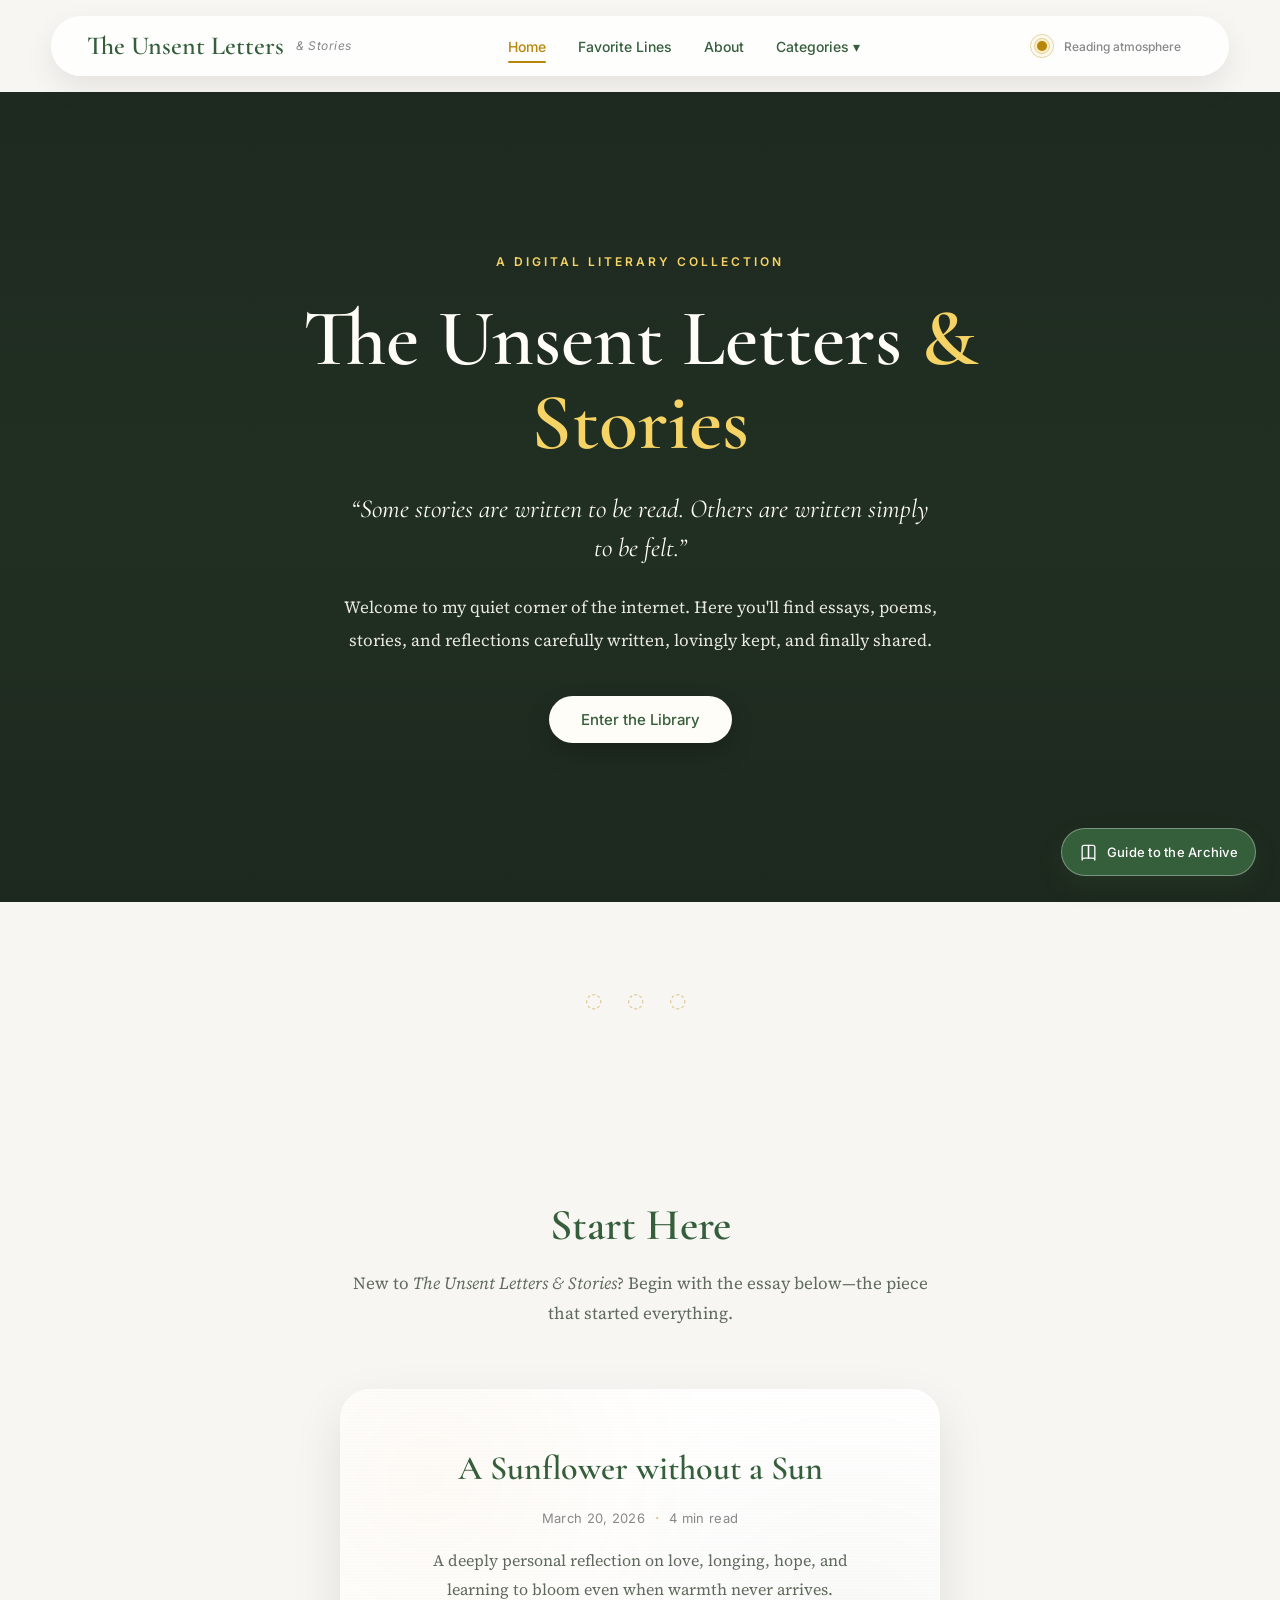
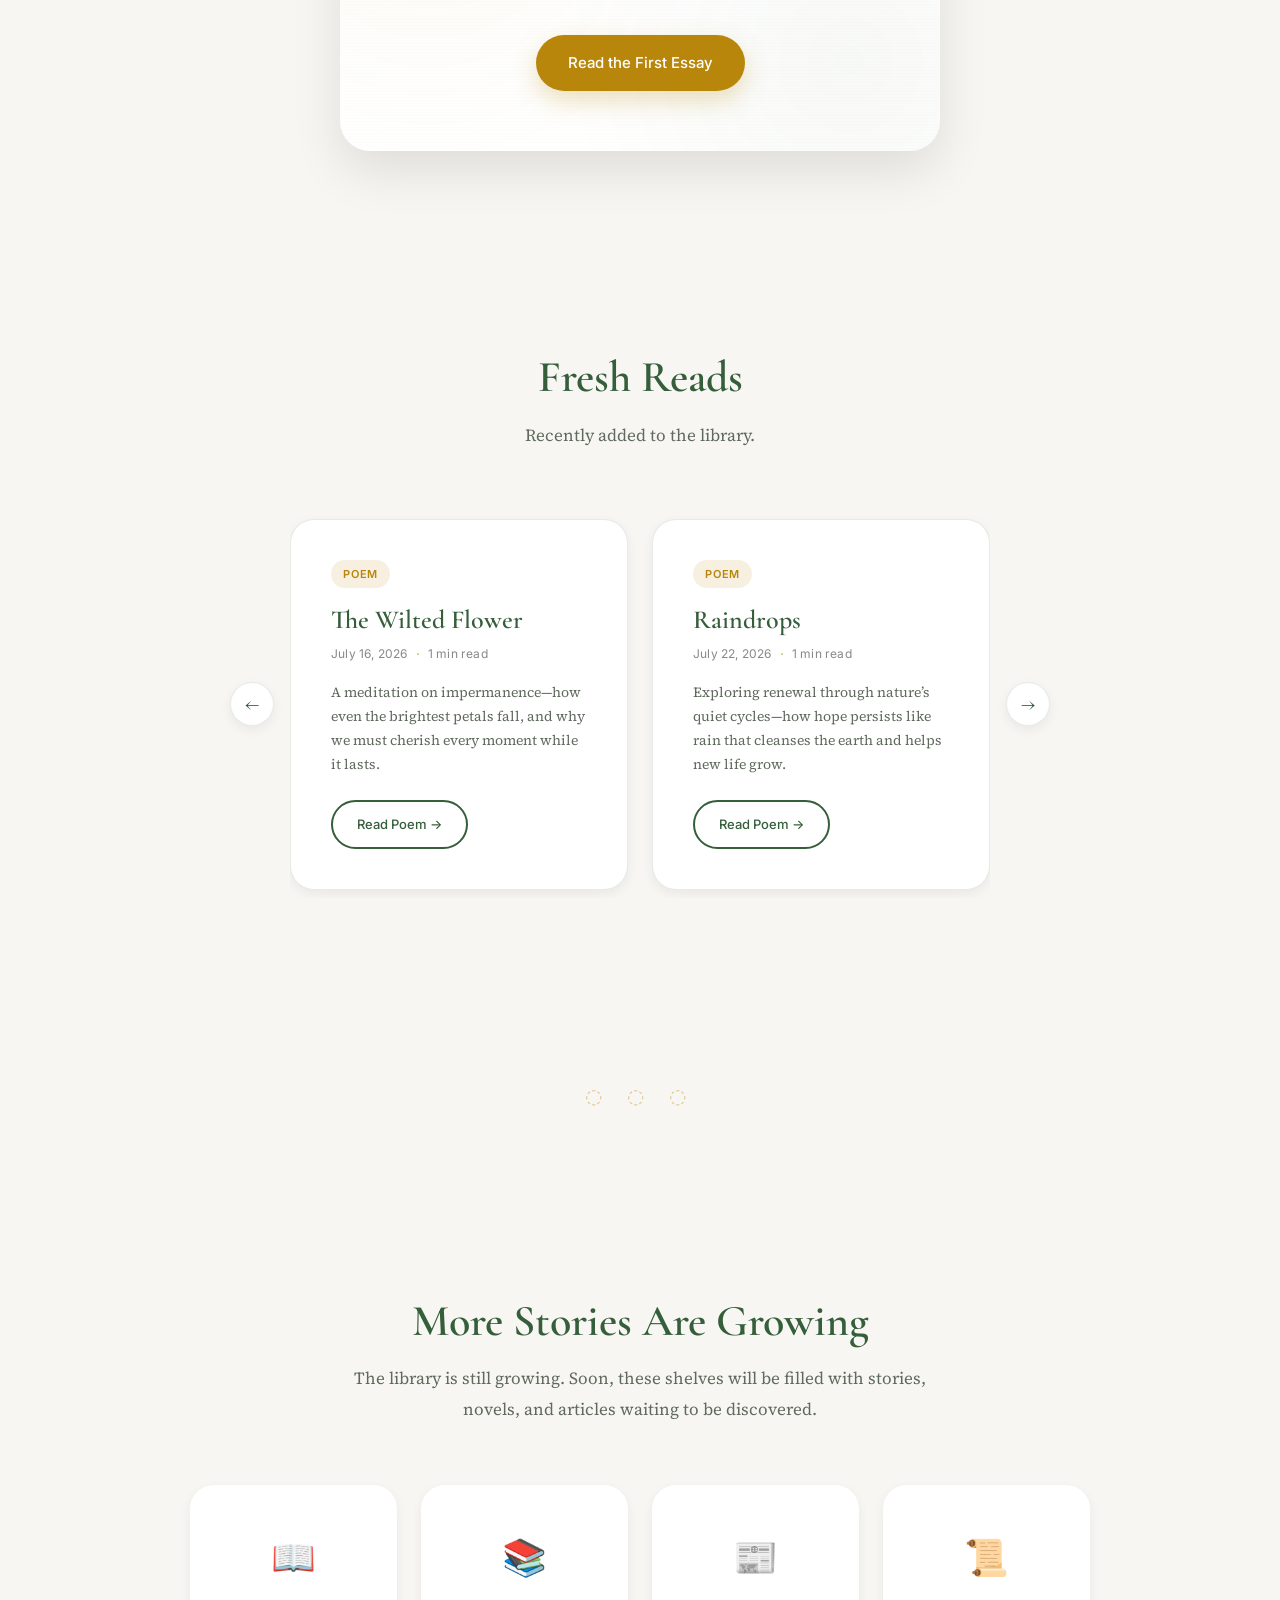
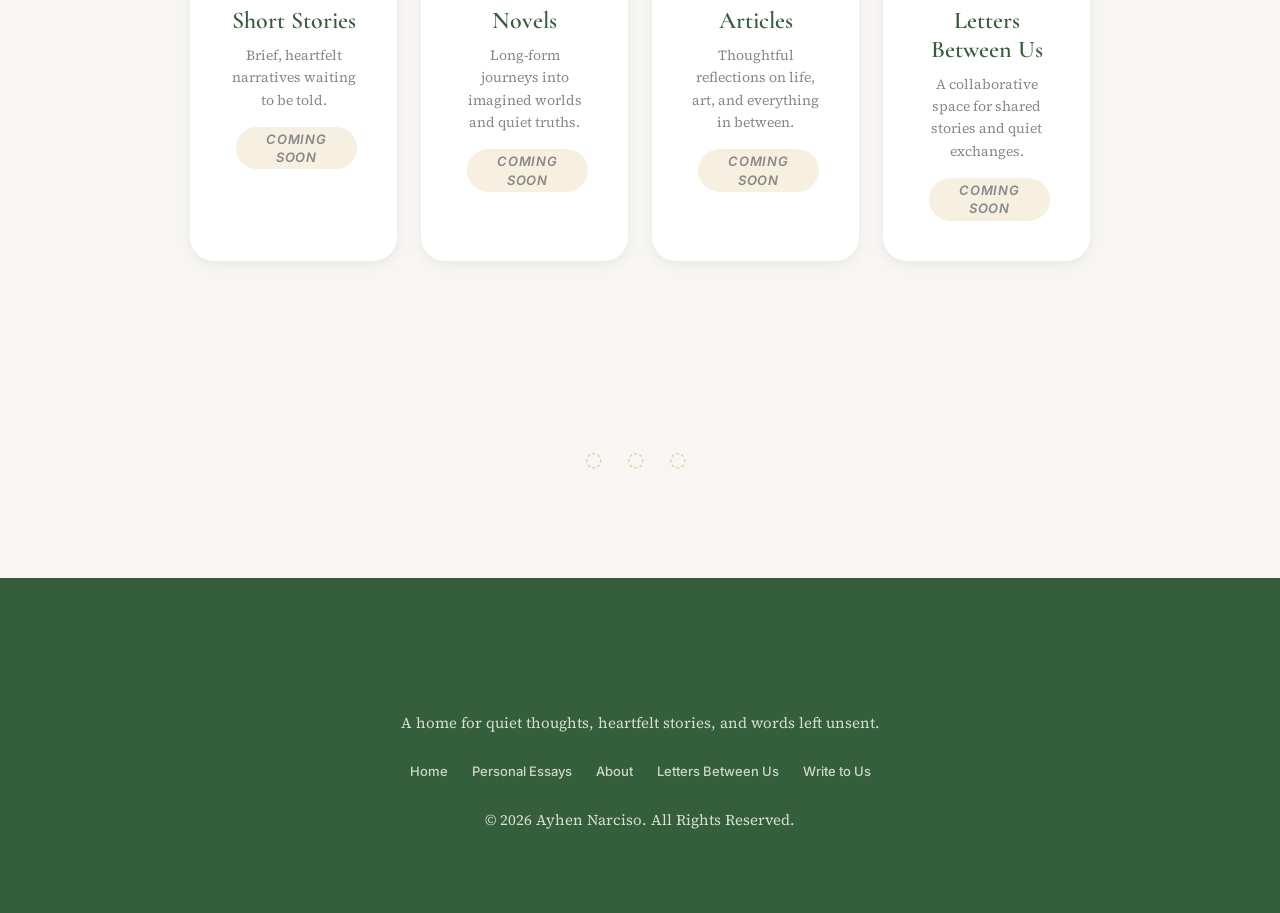
==== commit adc82e87: "feat: refine UX, add Write to Us section, improve transitions and sharing This update focuses on imp" ====
--- a/index.html
+++ b/index.html
@@ -43,6 +43,7 @@
                     <li><a href="#">Novels</a></li>
                     <li><a href="#">Articles</a></li>
                     <li><a href="letters-between-us.html">Letters Between Us</a></li>
+                    <li><a href="write-to-us.html">Write to Us</a></li>
                 </ul>
             </li>
         </ul>
@@ -178,6 +179,7 @@
             <a href="essays.html">Personal Essays</a>
             <a href="about.html">About</a>
             <a href="letters-between-us.html">Letters Between Us</a>
+            <a href="write-to-us.html">Write to Us</a>
         </div>
 
         <p class="footer-copy">&copy; 2026 Ayhen Narciso. All Rights Reserved.</p>
--- a/style.css
+++ b/style.css
@@ -1280,6 +1280,331 @@
 }
 
 /* =========================================
+   PAGE TRANSITION ANIMATIONS
+   ========================================= */
+
+/* Page enter — initial hidden state applied by JS */
+.page-enter-active {
+  animation: none;
+}
+
+/* Page exit — final hidden state applied by JS */
+.page-exit-active {
+  animation: none;
+}
+
+/* Default body fade-in (used on initial page load) */
+body {
+  animation: pageFadeIn 0.8s ease;
+}
+
+@keyframes pageFadeIn {
+  from { opacity: 0; }
+  to   { opacity: 1; }
+}
+
+/* Book page-turn exit */
+@keyframes pageTurnOut {
+  0%   { opacity: 1; transform: perspective(1200px) rotateY(0deg) scale(1); }
+  100% { opacity: 0; transform: perspective(1200px) rotateY(4deg) scale(0.96); }
+}
+
+/* Book page-unfold enter */
+@keyframes pageTurnIn {
+  0%   { opacity: 0.6; transform: perspective(1200px) rotateY(-2deg) scale(0.97); }
+  100% { opacity: 1;   transform: perspective(1200px) rotateY(0deg) scale(1); }
+}
+
+/* Library slide-out */
+@keyframes pageSlideOut {
+  0%   { opacity: 1; transform: translateX(0) scale(1); }
+  100% { opacity: 0; transform: translateX(-30px) scale(0.98); }
+}
+
+/* Library slide-in */
+@keyframes pageSlideIn {
+  0%   { opacity: 0; transform: translateX(20px) scale(0.98); }
+  100% { opacity: 1; transform: translateX(0) scale(1); }
+}
+
+/* Default content fade-out */
+@keyframes pageFadeOut {
+  0%   { opacity: 1; transform: translateY(0) scale(1); }
+  100% { opacity: 0; transform: translateY(15px) scale(0.98); }
+}
+
+/* Default content fade-in */
+@keyframes pageFadeSlideIn {
+  0%   { opacity: 0.7; transform: translateY(-12px) scale(0.99); }
+  100% { opacity: 1;   transform: translateY(0) scale(1); }
+}
+
+/* =========================================
+   ENHANCED HOVER ANIMATIONS
+   ========================================= */
+
+/* Nav links — gentle underline pulse */
+.nav-menu a {
+  transition: color var(--transition-fast), transform var(--transition-fast);
+}
+
+.nav-menu a:hover {
+  transform: translateY(-1px);
+}
+
+.nav-menu a::after {
+  transition: transform var(--transition-fast), opacity var(--transition-fast);
+}
+
+/* Nav logo */
+.nav-logo a:hover .site-title {
+  color: var(--accent-gold);
+  transition: color var(--transition-fast);
+}
+
+/* Hamburger hover state */
+.hamburger:hover span {
+  background: var(--accent-gold);
+  transition: background var(--transition-fast);
+}
+
+/* All buttons — enhanced hover lift + shadow pulse */
+.btn {
+  transition: all var(--transition-base), box-shadow var(--transition-base), transform var(--transition-fast);
+}
+
+.btn:hover {
+  transform: translateY(-3px) scale(1.02);
+  box-shadow: var(--shadow-btn-hover);
+}
+
+.btn:active {
+  transform: scale(0.97);
+}
+
+.btn-outline {
+  transition: all var(--transition-fast), box-shadow var(--transition-fast);
+}
+
+.btn-outline:hover {
+  transform: translateY(-2px) scale(1.02);
+  box-shadow: var(--shadow-sm);
+}
+
+.btn-gold:hover {
+  box-shadow: 0 18px 40px rgba(184, 134, 11, 0.35);
+}
+
+/* Cards — gentle hover with shadow & border glow */
+.card {
+  transition: all var(--transition-base), box-shadow var(--transition-base), border-color var(--transition-base);
+}
+
+.card:hover {
+  transform: translateY(-6px);
+  box-shadow: var(--shadow-lg);
+  border-color: var(--accent-gold);
+}
+
+/* Essay cards — refined hover with subtle rotation */
+.essay-card {
+  transition: transform 0.4s ease, box-shadow 0.4s ease, border-color 0.4s ease;
+}
+
+.essay-card:hover {
+  transform: translateY(-6px) rotate(-0.5deg);
+  box-shadow: var(--card-shadow-hover);
+  border-color: var(--accent-gold);
+}
+
+/* Fresh reads cards */
+.fresh-card {
+  transition: all var(--transition-base), border-color var(--transition-base), box-shadow var(--transition-base);
+}
+
+.fresh-card:hover {
+  transform: translateY(-6px);
+  box-shadow: var(--card-shadow-hover);
+  border-color: var(--accent-gold);
+}
+
+/* Favorite lines cards */
+.favorite-line-card {
+  transition: all var(--transition-base), border-color var(--transition-base);
+}
+
+.favorite-line-card:hover {
+  transform: translateY(-6px);
+  box-shadow: var(--line-card-shadow-hover);
+  border-color: var(--card-underline, var(--accent-gold));
+}
+
+/* Coming soon cards */
+.coming-card {
+  transition: all var(--transition-base), border-color var(--transition-base);
+}
+
+.coming-card:hover {
+  transform: translateY(-6px) scale(1.02);
+  box-shadow: var(--card-shadow-hover);
+  border-color: var(--accent-gold);
+}
+
+/* Library category cards — gentle scale + lift */
+.library-category-card {
+  transition: all var(--transition-base), border-color var(--transition-base);
+}
+
+.library-category-card:hover {
+  transform: translateY(-6px) scale(1.03);
+  box-shadow: var(--library-category-card-shadow-hover);
+  border-color: var(--accent);
+}
+
+/* Atmosphere cards — slide + glow */
+.atmosphere-card {
+  transition: all var(--transition-fast), border-color var(--transition-fast), box-shadow var(--transition-fast);
+}
+
+.atmosphere-card:hover {
+  transform: translateX(4px);
+  border-color: var(--accent-gold);
+  box-shadow: var(--shadow-sm), 0 0 20px rgba(184, 134, 11, 0.1);
+}
+
+/* Guide nav links — subtle slide */
+.archive-guide-nav a {
+  transition: transform var(--transition-fast), background var(--transition-fast), box-shadow var(--transition-fast);
+}
+
+.archive-guide-nav a:hover {
+  transform: translateX(6px);
+  box-shadow: var(--guide-nav-hover-shadow);
+}
+
+/* Article navigation buttons */
+.article-nav a {
+  transition: all var(--transition-base), box-shadow var(--transition-base);
+}
+
+.article-nav a:hover {
+  transform: translateY(-3px) scale(1.03);
+  box-shadow: var(--article-nav-hover-shadow);
+}
+
+/* Theme toggle — gentle rotation pulse */
+.theme-toggle {
+  transition: transform var(--transition-fast), background var(--transition-fast), box-shadow var(--transition-fast), color var(--transition-fast);
+}
+
+.theme-toggle:hover {
+  transform: translateY(-2px) rotate(-3deg);
+}
+
+/* Atmosphere orb — subtle glow pulse */
+.atmosphere-orb {
+  transition: background var(--transition-fast), box-shadow var(--transition-fast), transform var(--transition-fast);
+}
+
+.atmosphere-orb:hover {
+  transform: translateY(-1px) scale(1.04);
+  box-shadow: 0 0 16px rgba(184, 134, 11, 0.12);
+}
+
+/* Carousel arrows */
+.carousel-arrow {
+  transition: all var(--transition-fast), transform var(--transition-fast);
+}
+
+.carousel-arrow:hover {
+  transform: translateY(-2px) scale(1.1);
+  box-shadow: var(--shadow-btn);
+}
+
+/* Share action buttons */
+.share-action-btn {
+  transition: all var(--transition-fast), transform var(--transition-fast);
+}
+
+.share-action-btn:hover {
+  transform: translateY(-2px) scale(1.03);
+  box-shadow: var(--shadow-sm);
+}
+
+.share-action-btn--primary:hover {
+  transform: translateY(-2px) scale(1.02);
+  box-shadow: var(--shadow-btn-hover);
+}
+
+/* Letter literary cards */
+.letter-card-literary {
+  transition: all var(--transition-base), border-color var(--transition-base);
+}
+
+.letter-card-literary:hover {
+  transform: translateY(-4px) scale(1.01);
+  box-shadow: var(--card-shadow-hover);
+  border-color: var(--accent-gold);
+}
+
+/* Letter popup button */
+.letter-popup-btn {
+  transition: all var(--transition-base);
+}
+
+.letter-popup-btn:hover {
+  transform: translateY(-3px) scale(1.03);
+  box-shadow: 0 16px 32px rgba(184, 134, 11, 0.3);
+}
+
+/* Start card */
+.start-card {
+  transition: all var(--transition-base), box-shadow var(--transition-base);
+}
+
+.start-card:hover {
+  transform: translateY(-6px) scale(1.01);
+  box-shadow: var(--start-card-hover-shadow);
+}
+
+/* Garden letters */
+.garden-letter {
+  transition: all var(--transition-fast), box-shadow var(--transition-fast);
+}
+
+.garden-letter:hover {
+  transform: translateX(6px);
+  box-shadow: var(--card-shadow-hover);
+}
+
+/* Modal panels */
+.archive-guide-panel,
+.library-modal-panel,
+.reading-modal-panel,
+.atmosphere-modal-panel,
+.share-direction-panel {
+  transition: opacity 0.35s ease, transform 0.4s cubic-bezier(0.2, 0.8, 0.2, 1);
+}
+
+/* Reduced motion overrides for page transitions */
+@media (prefers-reduced-motion: reduce) {
+  body {
+    animation: none;
+  }
+
+  .page-enter-active,
+  .page-exit-active {
+    animation: none !important;
+    transition: none !important;
+  }
+
+  [style*="transition"] {
+    transition-duration: 0.01ms !important;
+    animation-duration: 0.01ms !important;
+  }
+}
+
+/* =========================================
    RESET & BASE
    ========================================= */
 
@@ -1428,7 +1753,27 @@
 .nav-logo a {
   text-decoration: none;
   display: flex;
+  align-items: center;
+  gap: 12px;
+}
+
+.nav-logo-text {
+  display: flex;
   flex-direction: column;
+}
+
+.nav-logo-img {
+  width: 36px;
+  height: 36px;
+  border-radius: 50%;
+  object-fit: cover;
+  flex-shrink: 0;
+  display: block;
+  transition: box-shadow var(--transition-fast);
+}
+
+.nav-logo a:hover .nav-logo-img {
+  box-shadow: 0 0 0 2px var(--accent-gold), 0 0 12px rgba(184, 134, 11, 0.15);
 }
 
 .nav-logo .site-title {
@@ -2394,6 +2739,16 @@
   font-family: var(--font-heading);
   font-size: 36px;
   margin-bottom: var(--space-xs);
+}
+
+.footer-logo-img {
+  width: 40px;
+  height: 40px;
+  border-radius: 50%;
+  object-fit: cover;
+  margin: 0 auto var(--space-sm);
+  display: block;
+  opacity: 0.9;
 }
 
 .site-footer p {
@@ -2957,94 +3312,230 @@
   margin-bottom: var(--space-md);
 }
 
-/* Share Modal */
+/* =========================================
+   SHARE MODAL — Enhanced
+   ========================================= */
+
 .share-modal {
   display: none;
   position: fixed;
+  inset: 0;
   z-index: 9999;
-  left: 0;
+  place-items: center;
+  padding: 24px;
+  background: var(--share-modal-overlay);
+  backdrop-filter: blur(8px);
+  -webkit-backdrop-filter: blur(8px);
+}
+
+.share-modal.active {
+  display: grid;
+}
+
+.share-modal-content {
+  position: relative;
+  width: min(100%, 440px);
+  max-height: 90vh;
+  max-height: 90dvh;
+  display: flex;
+  flex-direction: column;
+  background: var(--share-modal-bg);
+  border: 1px solid var(--border);
+  border-radius: var(--radius-xl);
+  box-shadow: var(--shadow-lg);
+  animation: modalFadeIn 0.3s ease;
+  padding-top: 0;
+}
+
+.share-modal-header {
+  position: sticky;
   top: 0;
-  width: 100%;
-  height: 100%;
-  background: var(--share-modal-overlay);
-  backdrop-filter: blur(6px);
-  -webkit-backdrop-filter: blur(6px);
-}
-
-.share-modal.active {
-  display: block;
-}
-
-.share-modal-content {
+  z-index: 2;
+  display: flex;
+  align-items: flex-start;
+  justify-content: space-between;
+  gap: 12px;
+  padding: 24px 24px 12px;
   background: var(--share-modal-bg);
-  width: 90%;
-  max-width: 460px;
-  margin: 10% auto;
-  padding: var(--space-lg);
-  border-radius: var(--radius-xl);
-  text-align: center;
-  animation: modalFadeIn 0.35s ease;
+  border-radius: var(--radius-xl) var(--radius-xl) 0 0;
+}
+
+.share-modal-header-text {
+  flex: 1;
+  padding-right: 4px;
 }
 
 .share-modal-title {
   font-family: var(--font-heading);
+  font-size: 22px;
+  color: var(--accent);
+  margin: 0 0 4px;
+  line-height: 1.2;
+}
+
+.share-modal-description {
+  color: var(--text-muted);
+  font-size: 13px;
+  margin: 0;
+  line-height: 1.4;
+}
+
+.close-share {
+  flex-shrink: 0;
+  width: 36px;
+  height: 36px;
+  display: flex;
+  align-items: center;
+  justify-content: center;
   font-size: 24px;
-  color: var(--accent);
-}
-
-.share-modal-description {
-  margin-top: var(--space-xs);
-  color: var(--text-muted);
-  font-size: 14px;
-}
-
-@keyframes modalFadeIn {
-  from {
-    opacity: 0;
-    transform: translateY(20px) scale(0.96);
-  }
-  to {
-    opacity: 1;
-    transform: translateY(0) scale(1);
-  }
-}
-
-.close-share {
-  float: right;
-  font-size: 30px;
   cursor: pointer;
   color: var(--close-share-color);
-  transition: var(--transition-fast);
+  background: var(--toggle-bg);
+  border-radius: 50%;
+  border: none;
+  font-family: var(--font-heading);
   line-height: 1;
+  transition: all var(--transition-fast);
+  margin-top: 2px;
 }
 
 .close-share:hover {
   color: var(--close-share-hover);
+  background: var(--toggle-hover-bg);
+  transform: rotate(90deg);
+}
+
+.share-modal-body {
+  overflow-y: auto;
+  overflow-x: hidden;
+  padding: 4px 24px 24px;
+  flex: 1;
+  -webkit-overflow-scrolling: touch;
+  scrollbar-width: thin;
+}
+
+.share-modal-body::-webkit-scrollbar {
+  width: 4px;
+}
+
+.share-modal-body::-webkit-scrollbar-thumb {
+  background: var(--border);
+  border-radius: 4px;
 }
 
 .share-actions {
   display: flex;
   flex-direction: column;
-  gap: var(--space-sm);
-  margin-top: var(--space-md);
-}
-
-.share-action-btn {
+  gap: 0;
+}
+
+/* Section header row */
+.share-section-row {
+  display: flex;
+  align-items: center;
+  gap: 12px;
+  margin: 16px 0 10px;
+  color: var(--text-muted);
+  font-family: var(--font-nav);
+  font-size: 10px;
+  font-weight: 600;
+  letter-spacing: 0.8px;
+  text-transform: uppercase;
+}
+
+.share-section-row::before,
+.share-section-row::after {
+  content: '';
+  flex: 1;
+  height: 1px;
+  background: var(--border);
+}
+
+/* Primary "Share This Piece" button */
+.share-action-btn--primary {
+  width: 100%;
   padding: 14px;
   border: none;
   border-radius: var(--radius-md);
   cursor: pointer;
   font-family: var(--font-nav);
   font-size: 15px;
+  font-weight: 600;
+  background: var(--accent-gold);
+  color: var(--text-on-accent);
+  box-shadow: var(--button-accent-shadow);
+  transition: all var(--transition-fast);
+  margin-bottom: 4px;
+}
+
+.share-action-btn--primary:hover {
+  transform: translateY(-2px);
+  background: var(--accent-gold-hover);
+  box-shadow: var(--shadow-btn-hover);
+}
+
+.share-action-btn--primary:active {
+  transform: scale(0.97);
+}
+
+/* Action buttons base */
+.share-action-btn {
+  padding: 12px 10px;
+  border: none;
+  border-radius: var(--radius-md);
+  cursor: pointer;
+  font-family: var(--font-nav);
+  font-size: 13px;
   font-weight: 500;
-  background: var(--share-action-btn-bg);
-  color: var(--text-on-accent);
+  background: var(--surface);
+  color: var(--accent);
+  border: 1.5px solid var(--border);
   transition: all var(--transition-fast);
+  text-align: center;
+  line-height: 1.3;
 }
 
 .share-action-btn:hover {
   transform: translateY(-2px);
-  background: var(--accent-hover);
+  border-color: var(--accent);
+  background: var(--background-subtle);
+  box-shadow: var(--shadow-sm);
+}
+
+.share-action-btn:active {
+  transform: scale(0.97);
+}
+
+/* Compact grid: 2-col for action pairs */
+.share-grid-2 {
+  display: grid;
+  grid-template-columns: 1fr 1fr;
+  gap: 8px;
+}
+
+/* Social grid: 3-col */
+.share-grid-social {
+  display: grid;
+  grid-template-columns: 1fr 1fr 1fr;
+  gap: 8px;
+}
+
+/* Instagram gradient button */
+.share-action-btn--instagram {
+  background: linear-gradient(135deg, #F58529, #DD2A7B, #8134AF);
+  color: #fff;
+  border: none;
+}
+
+.share-action-btn--instagram:hover {
+  background: linear-gradient(135deg, #f5973e, #e0458a, #9447c4);
+  border: none;
+}
+
+/* Copy link full width */
+.share-action-btn--link {
+  width: 100%;
+  margin-top: 2px;
 }
 
 .quote-card {
@@ -5469,6 +5960,128 @@
   display: grid;
   grid-template-columns: 1fr 1fr;
   gap: var(--space-xs);
+}
+
+/* New Share Button Variants */
+.share-action-btn--secondary {
+  background: var(--surface);
+  color: var(--accent);
+  border: 1.5px solid var(--border);
+  box-shadow: none;
+}
+
+.share-action-btn--secondary:hover {
+  background: var(--background-subtle);
+  border-color: var(--accent);
+  transform: translateY(-2px);
+  box-shadow: var(--shadow-sm);
+}
+
+.share-action-btn--native {
+  background: var(--accent);
+  color: var(--text-on-accent);
+}
+
+.share-action-btn--native:hover {
+  background: var(--accent-hover);
+}
+
+.share-action-btn--save {
+  background: var(--accent-gold);
+  color: var(--text-on-accent);
+  box-shadow: var(--button-accent-shadow);
+}
+
+.share-action-btn--save:hover {
+  background: var(--accent-gold-hover);
+  box-shadow: var(--shadow-btn-hover);
+}
+
+.share-action-btn--copy-img {
+  background: var(--surface);
+  color: var(--accent-gold);
+  border: 1.5px solid var(--accent-gold);
+  box-shadow: none;
+}
+
+.share-action-btn--copy-img:hover {
+  background: var(--accent-gold);
+  color: var(--text-on-accent);
+  transform: translateY(-2px);
+}
+
+/* Share section divider */
+.share-section-divider {
+  display: flex;
+  align-items: center;
+  gap: 12px;
+  margin: var(--space-sm) 0;
+  color: var(--text-muted);
+  font-family: var(--font-nav);
+  font-size: 11px;
+  font-weight: 500;
+  letter-spacing: 1px;
+  text-transform: uppercase;
+}
+
+.share-section-divider::before,
+.share-section-divider::after {
+  content: '';
+  flex: 1;
+  height: 1px;
+  background: var(--border);
+}
+
+/* Toast improvements */
+.quote-toast {
+  position: fixed;
+  bottom: 90px;
+  left: 50%;
+  transform: translateX(-50%) translateY(10px);
+  padding: 14px 28px;
+  background: var(--accent-muted);
+  color: var(--text-on-accent);
+  border-radius: var(--radius-round);
+  font-family: var(--font-nav);
+  font-size: 14px;
+  font-weight: 500;
+  box-shadow: var(--shadow-lg);
+  z-index: 99999;
+  opacity: 0;
+  transition: opacity 0.3s ease, transform 0.3s ease;
+  white-space: nowrap;
+  max-width: 90vw;
+  overflow: hidden;
+  text-overflow: ellipsis;
+}
+
+html[data-theme="moonlight"] .quote-toast {
+  background: var(--surface-raised);
+  color: var(--text-primary);
+  border: 1px solid var(--border);
+}
+
+/* Share modal responsive improvements */
+@media (max-width: 480px) {
+  .share-modal-content {
+    margin: 5% auto;
+    padding: var(--space-md) var(--space-sm);
+    width: 95%;
+  }
+
+  .share-modal-title {
+    font-size: 20px;
+  }
+
+  .share-action-btn {
+    padding: 12px;
+    font-size: 14px;
+  }
+
+  .share-action-btn-group {
+    grid-template-columns: 1fr 1fr;
+    gap: 6px;
+  }
 }
 
 /* =========================================
@@ -6671,6 +7284,392 @@
 }
 
 /* =========================================
+   WRITE TO US SECTION — Contact Cards
+   ========================================= */
+
+.write-section {
+  padding: var(--space-3xl) var(--space-md);
+  max-width: var(--max-width);
+  margin: 0 auto;
+}
+
+.write-container {
+  max-width: 800px;
+  margin: 0 auto;
+  text-align: center;
+}
+
+.write-intro {
+  margin-bottom: var(--space-lg);
+}
+
+.write-label {
+  font-family: var(--font-nav);
+  font-size: 12px;
+  font-weight: 600;
+  letter-spacing: 2px;
+  text-transform: uppercase;
+  color: var(--accent-hover);
+  margin-bottom: var(--space-sm);
+}
+
+.write-intro h1 {
+  font-size: 52px;
+  margin-bottom: var(--space-sm);
+}
+
+.write-intro-text {
+  font-family: var(--font-body);
+  font-size: 17px;
+  line-height: 1.9;
+  color: var(--text-secondary);
+  max-width: 640px;
+  margin: 0 auto;
+}
+
+/* Contact Grid */
+.write-grid {
+  display: grid;
+  grid-template-columns: repeat(auto-fit, minmax(240px, 1fr));
+  gap: var(--space-lg);
+  margin: var(--space-lg) 0;
+}
+
+/* Paper-inspired Contact Card */
+.write-card {
+  position: relative;
+  display: flex;
+  flex-direction: column;
+  align-items: center;
+  gap: var(--space-sm);
+  padding: var(--space-xl) var(--space-lg);
+  border-radius: var(--radius-xl);
+  background: var(--card-bg);
+  border: 1px solid var(--border);
+  box-shadow: var(--card-shadow);
+  transition: all var(--transition-base);
+  overflow: hidden;
+  isolation: isolate;
+}
+
+/* Soft paper texture overlay */
+.write-card::before {
+  content: '';
+  position: absolute;
+  inset: 0;
+  background-image:
+    radial-gradient(circle at 20% 30%, rgba(184, 134, 11, 0.03) 0%, transparent 50%),
+    radial-gradient(circle at 80% 70%, rgba(53, 94, 59, 0.03) 0%, transparent 50%);
+  pointer-events: none;
+  border-radius: inherit;
+  z-index: 0;
+}
+
+.write-card > * {
+  position: relative;
+  z-index: 1;
+}
+
+/* Decorative border corners */
+.write-card::after {
+  content: '';
+  position: absolute;
+  top: 10px;
+  left: 10px;
+  right: 10px;
+  bottom: 10px;
+  border: 1px solid var(--border);
+  border-radius: calc(var(--radius-xl) - 6px);
+  pointer-events: none;
+  opacity: 0.4;
+  transition: opacity var(--transition-base);
+}
+
+.write-card:hover {
+  transform: translateY(-6px);
+  box-shadow: var(--card-shadow-hover);
+  border-color: var(--accent-gold);
+}
+
+.write-card:hover::after {
+  opacity: 0.7;
+  border-color: var(--accent-gold);
+}
+
+/* Disabled card state */
+.write-card--disabled {
+  opacity: 0.65;
+  cursor: default;
+  pointer-events: none;
+  filter: grayscale(0.25);
+}
+
+.write-card--disabled:hover {
+  transform: none;
+  box-shadow: var(--card-shadow);
+  border-color: var(--border);
+}
+
+.write-card--disabled:hover::after {
+  opacity: 0.4;
+  border-color: var(--border);
+}
+
+.write-card-icon {
+  display: inline-flex;
+  align-items: center;
+  justify-content: center;
+  width: 64px;
+  height: 64px;
+  border-radius: 50%;
+  background: var(--library-card-icon-bg);
+  font-size: 28px;
+  line-height: 1;
+  transition: transform var(--transition-fast);
+}
+
+.write-card:hover .write-card-icon {
+  transform: translateY(-3px) scale(1.06);
+}
+
+.write-card-title {
+  font-family: var(--font-heading);
+  font-size: 28px;
+  font-weight: 600;
+  color: var(--accent);
+  line-height: 1.2;
+}
+
+.write-card-address {
+  font-family: var(--font-nav);
+  font-size: 14px;
+  color: var(--text-muted);
+  margin-bottom: 0;
+  line-height: 1.5;
+}
+
+/* Email Button */
+.write-card-button {
+  display: inline-block;
+  font-family: var(--font-nav);
+  font-size: 14px;
+  font-weight: 500;
+  padding: 12px 28px;
+  border-radius: var(--radius-round);
+  background: var(--accent);
+  color: var(--text-on-accent);
+  text-decoration: none;
+  box-shadow: var(--shadow-btn);
+  transition: all var(--transition-fast);
+  margin-top: var(--space-xs);
+}
+
+.write-card-button:hover {
+  background: var(--accent-hover);
+  transform: translateY(-2px);
+  box-shadow: var(--shadow-btn-hover);
+  color: var(--text-on-accent);
+}
+
+.write-card-button:active {
+  transform: scale(0.97);
+}
+
+.write-card-button:focus-visible {
+  outline: 3px solid var(--focus-ring);
+  outline-offset: 3px;
+}
+
+/* Coming Soon Badge */
+.write-card-badge {
+  display: inline-block;
+  font-family: var(--font-nav);
+  font-size: 11px;
+  font-weight: 600;
+  letter-spacing: 1.5px;
+  text-transform: uppercase;
+  padding: 8px 22px;
+  border-radius: var(--radius-round);
+  background: var(--library-badge-coming-bg);
+  color: var(--library-badge-coming-color);
+  margin-top: var(--space-xs);
+  animation: lettersPulse 2.5s ease-in-out infinite;
+}
+
+/* Footer Note */
+.write-footer-note {
+  max-width: 600px;
+  margin: var(--space-lg) auto 0;
+  padding: var(--space-md) var(--space-lg);
+  border-radius: var(--radius-lg);
+  background: var(--about-highlight-bg);
+  border-left: 4px solid var(--about-highlight-border);
+  text-align: left;
+}
+
+.write-footer-note p {
+  font-family: var(--font-body);
+  font-size: 15px;
+  line-height: 1.85;
+  color: var(--text-secondary);
+  margin: 0;
+}
+
+.write-footer-note strong {
+  color: var(--accent);
+  font-weight: 600;
+}
+
+.write-footer-note em {
+  color: var(--accent-gold);
+  font-style: italic;
+}
+
+/* Moonlight theme overrides for write cards */
+html[data-theme="moonlight"] .write-card {
+  border-color: var(--border);
+  box-shadow: 0 9px 22px rgba(0, 0, 0, 0.2);
+}
+
+html[data-theme="moonlight"] .write-card::before {
+  background-image:
+    radial-gradient(circle at 20% 30%, rgba(208, 169, 95, 0.04) 0%, transparent 50%),
+    radial-gradient(circle at 80% 70%, rgba(132, 151, 122, 0.04) 0%, transparent 50%);
+}
+
+html[data-theme="moonlight"] .write-card:hover {
+  border-color: var(--accent-gold);
+}
+
+html[data-theme="moonlight"] .write-card--disabled:hover {
+  border-color: var(--border);
+}
+
+html[data-theme="moonlight"] .write-card-badge {
+  background: rgba(208, 169, 95, 0.15);
+  color: var(--accent-gold-light);
+}
+
+html[data-theme="moonlight"] .write-footer-note {
+  background: rgba(200, 154, 70, 0.1);
+  border-color: var(--accent-gold);
+}
+
+html[data-theme="moonlight"] .write-card-button {
+  background: var(--accent);
+}
+
+html[data-theme="moonlight"] .write-card-button:hover {
+  background: var(--accent-hover);
+}
+
+/* Starlight overrides */
+html[data-theme="starlight"] .write-card {
+  border-color: var(--border);
+}
+
+html[data-theme="starlight"] .write-card:hover {
+  border-color: var(--accent-gold);
+}
+
+html[data-theme="starlight"] .write-card--disabled:hover {
+  border-color: var(--border);
+}
+
+html[data-theme="starlight"] .write-footer-note {
+  background: rgba(212, 184, 106, 0.08);
+  border-color: var(--accent-gold);
+}
+
+/* Autumn overrides */
+html[data-theme="autumn"] .write-card::before {
+  background-image:
+    radial-gradient(circle at 20% 30%, rgba(194, 137, 59, 0.03) 0%, transparent 50%),
+    radial-gradient(circle at 80% 70%, rgba(139, 107, 74, 0.03) 0%, transparent 50%);
+}
+
+html[data-theme="autumn"] .write-footer-note {
+  background: rgba(194, 137, 59, 0.06);
+  border-color: var(--accent-gold);
+}
+
+/* Rainfall overrides */
+html[data-theme="rainfall"] .write-card {
+  border-color: var(--border);
+}
+
+html[data-theme="rainfall"] .write-card:hover {
+  border-color: var(--accent-gold);
+}
+
+html[data-theme="rainfall"] .write-card--disabled:hover {
+  border-color: var(--border);
+}
+
+html[data-theme="rainfall"] .write-footer-note {
+  background: rgba(196, 168, 117, 0.08);
+  border-color: var(--accent-gold);
+}
+
+/* Spring overrides */
+html[data-theme="spring"] .write-card::before {
+  background-image:
+    radial-gradient(circle at 20% 30%, rgba(196, 146, 123, 0.03) 0%, transparent 50%),
+    radial-gradient(circle at 80% 70%, rgba(95, 138, 110, 0.03) 0%, transparent 50%);
+}
+
+html[data-theme="spring"] .write-footer-note {
+  background: rgba(196, 146, 123, 0.05);
+  border-color: var(--accent-gold);
+}
+
+/* Write section responsive */
+@media (max-width: 768px) {
+  .write-intro h1 {
+    font-size: 40px;
+  }
+
+  .write-intro-text {
+    font-size: 16px;
+    line-height: 1.8;
+  }
+
+  .write-grid {
+    grid-template-columns: 1fr;
+    gap: var(--space-md);
+  }
+
+  .write-card {
+    padding: var(--space-lg);
+  }
+
+  .write-card-title {
+    font-size: 24px;
+  }
+
+  .write-footer-note {
+    padding: var(--space-sm) var(--space-md);
+  }
+}
+
+@media (max-width: 480px) {
+  .write-intro h1 {
+    font-size: 34px;
+  }
+
+  .write-card-icon {
+    width: 56px;
+    height: 56px;
+    font-size: 24px;
+  }
+
+  .write-card-button {
+    width: 100%;
+    text-align: center;
+  }
+}
+
+/* =========================================
    404 PAGE
    ========================================= */
 
@@ -6758,6 +7757,7 @@
 
   .nav-logo .site-title { font-size: 20px; }
   .nav-logo .site-subtitle { font-size: 11px; }
+  .nav-logo-img { width: 30px; height: 30px; }
 
   .nav-menu {
     display: flex;
